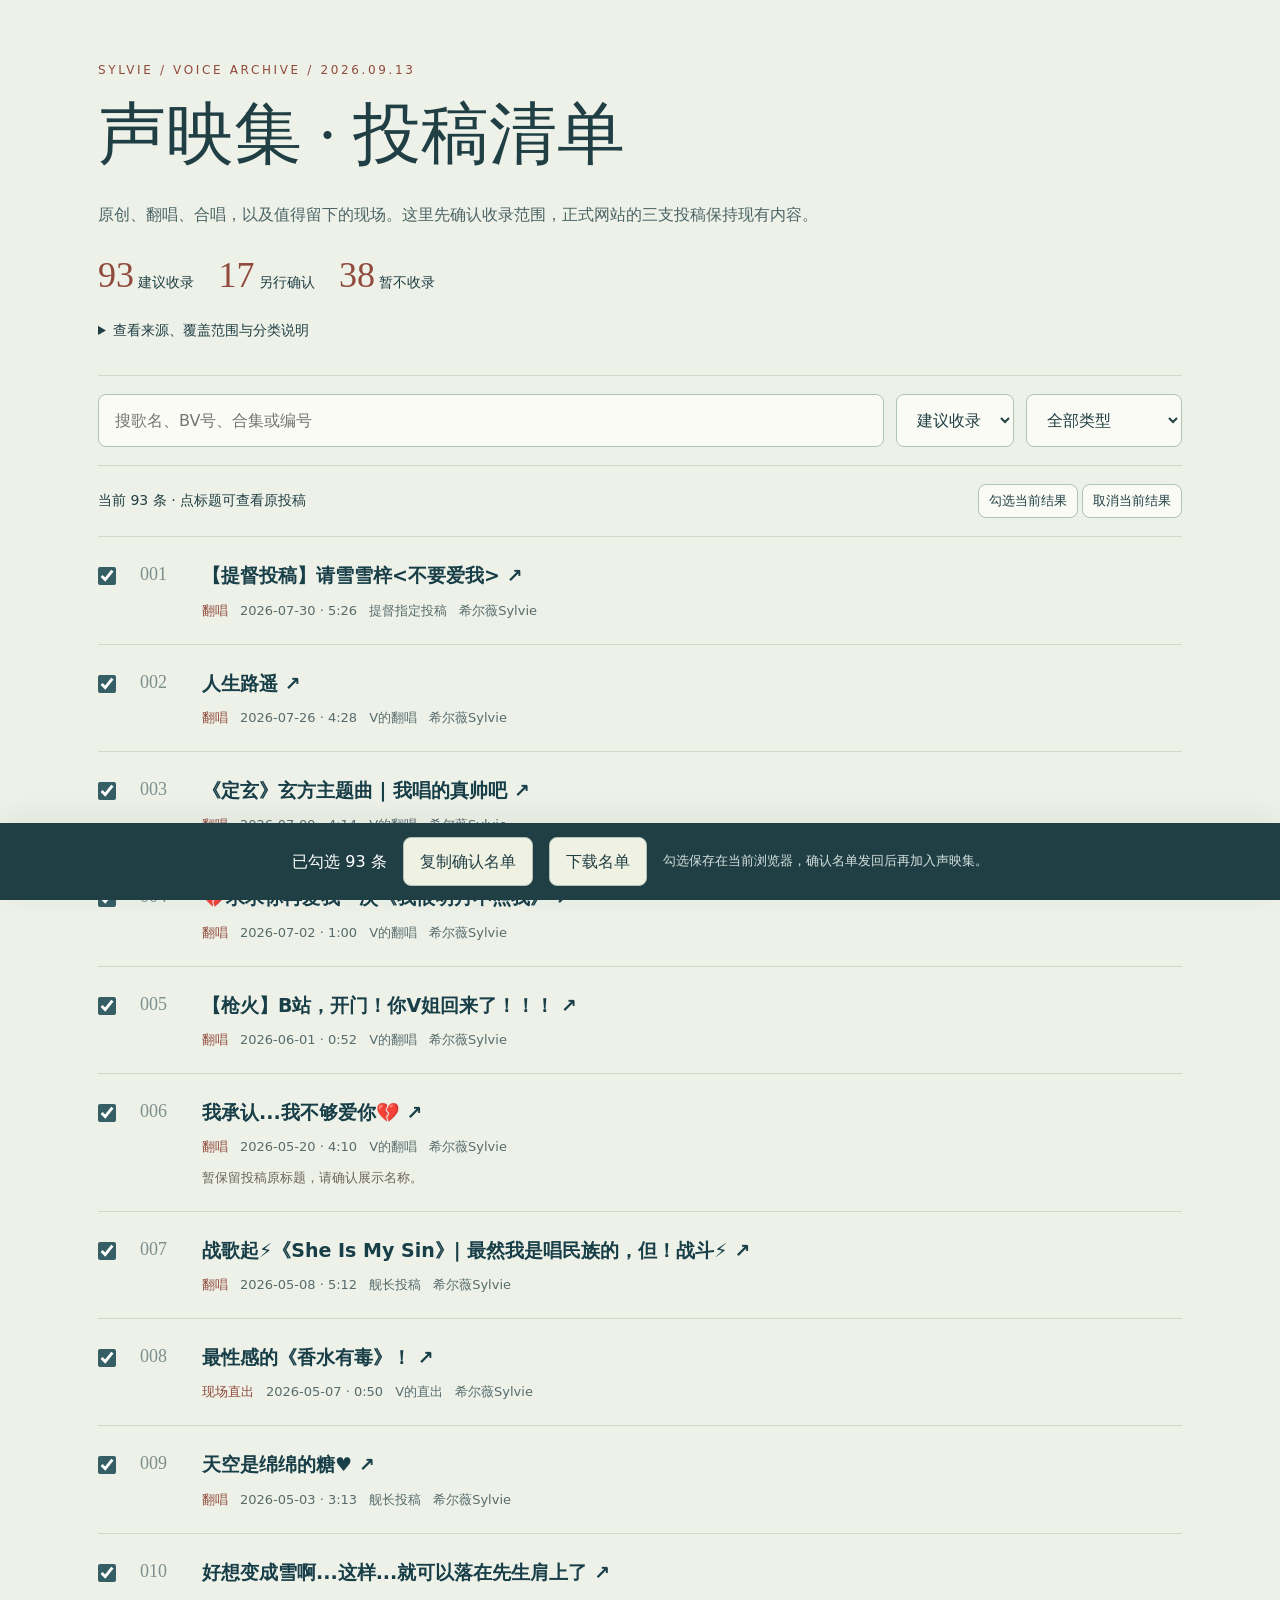
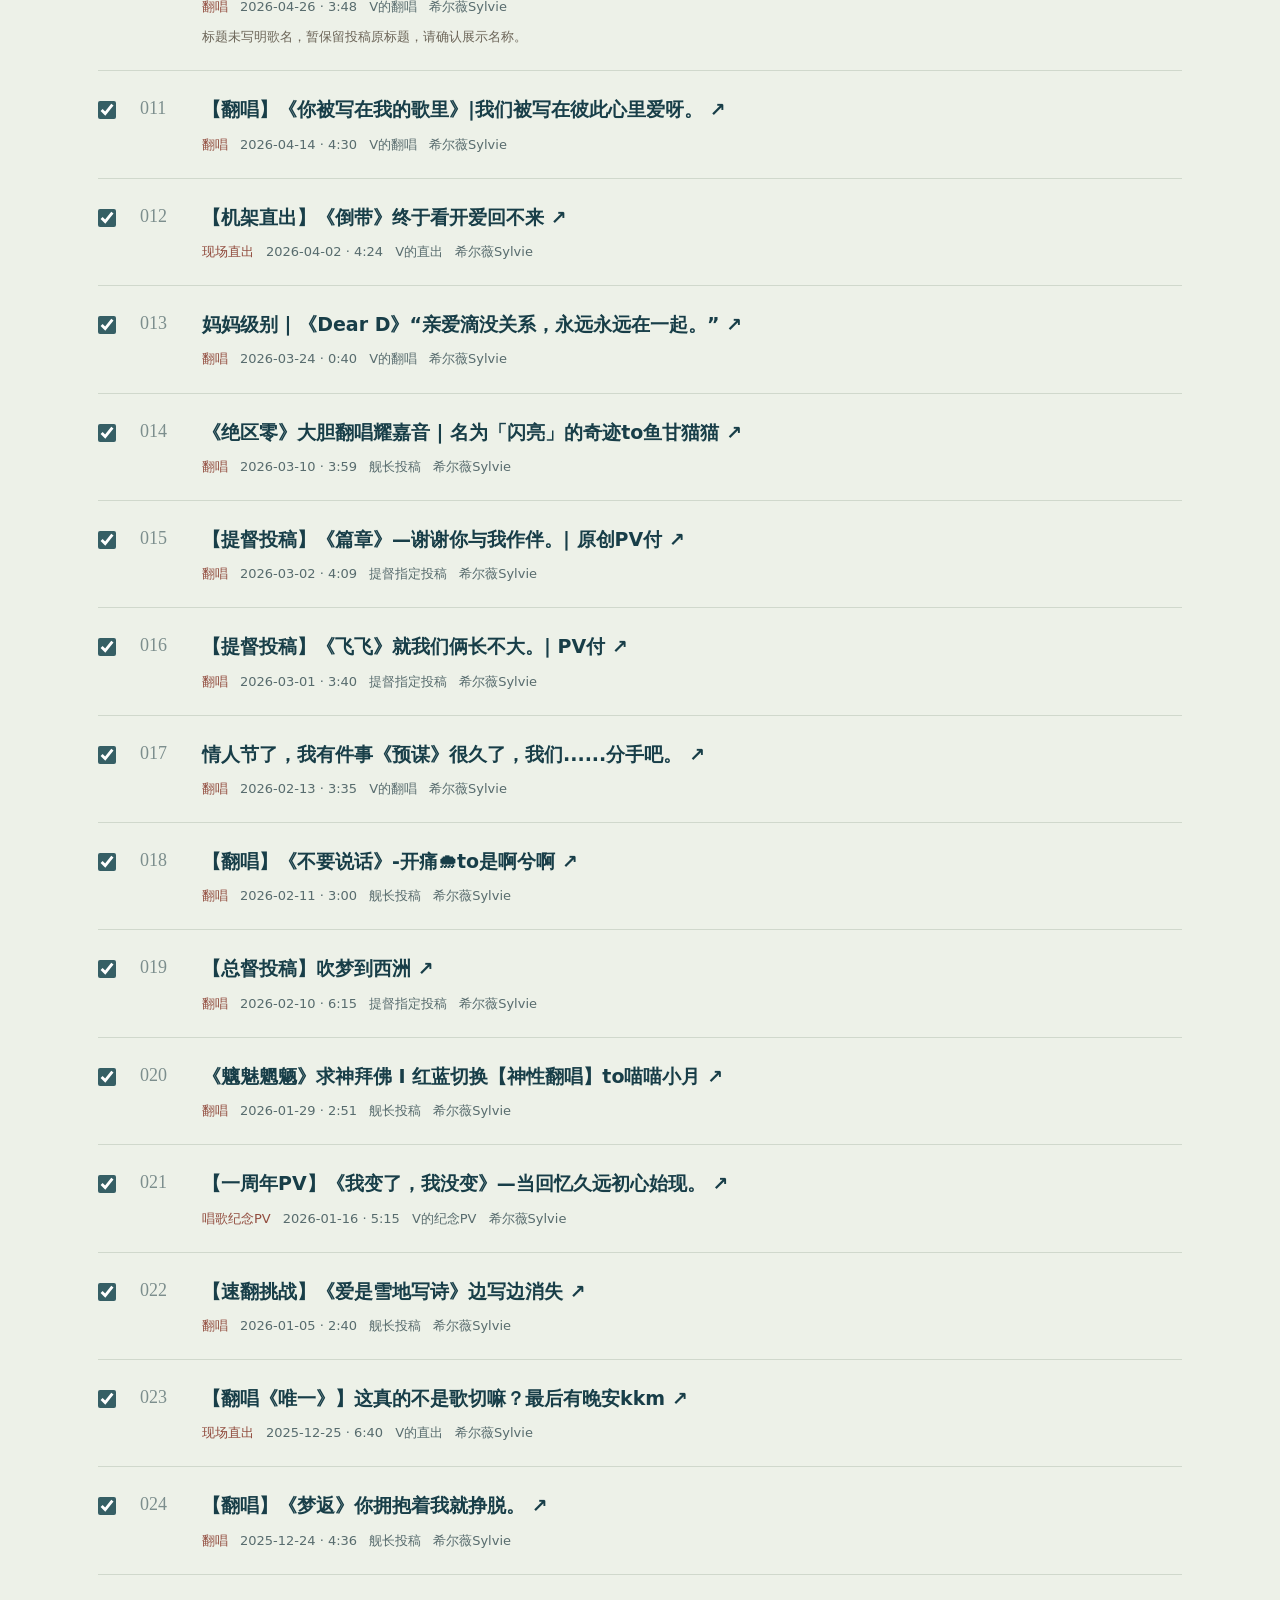
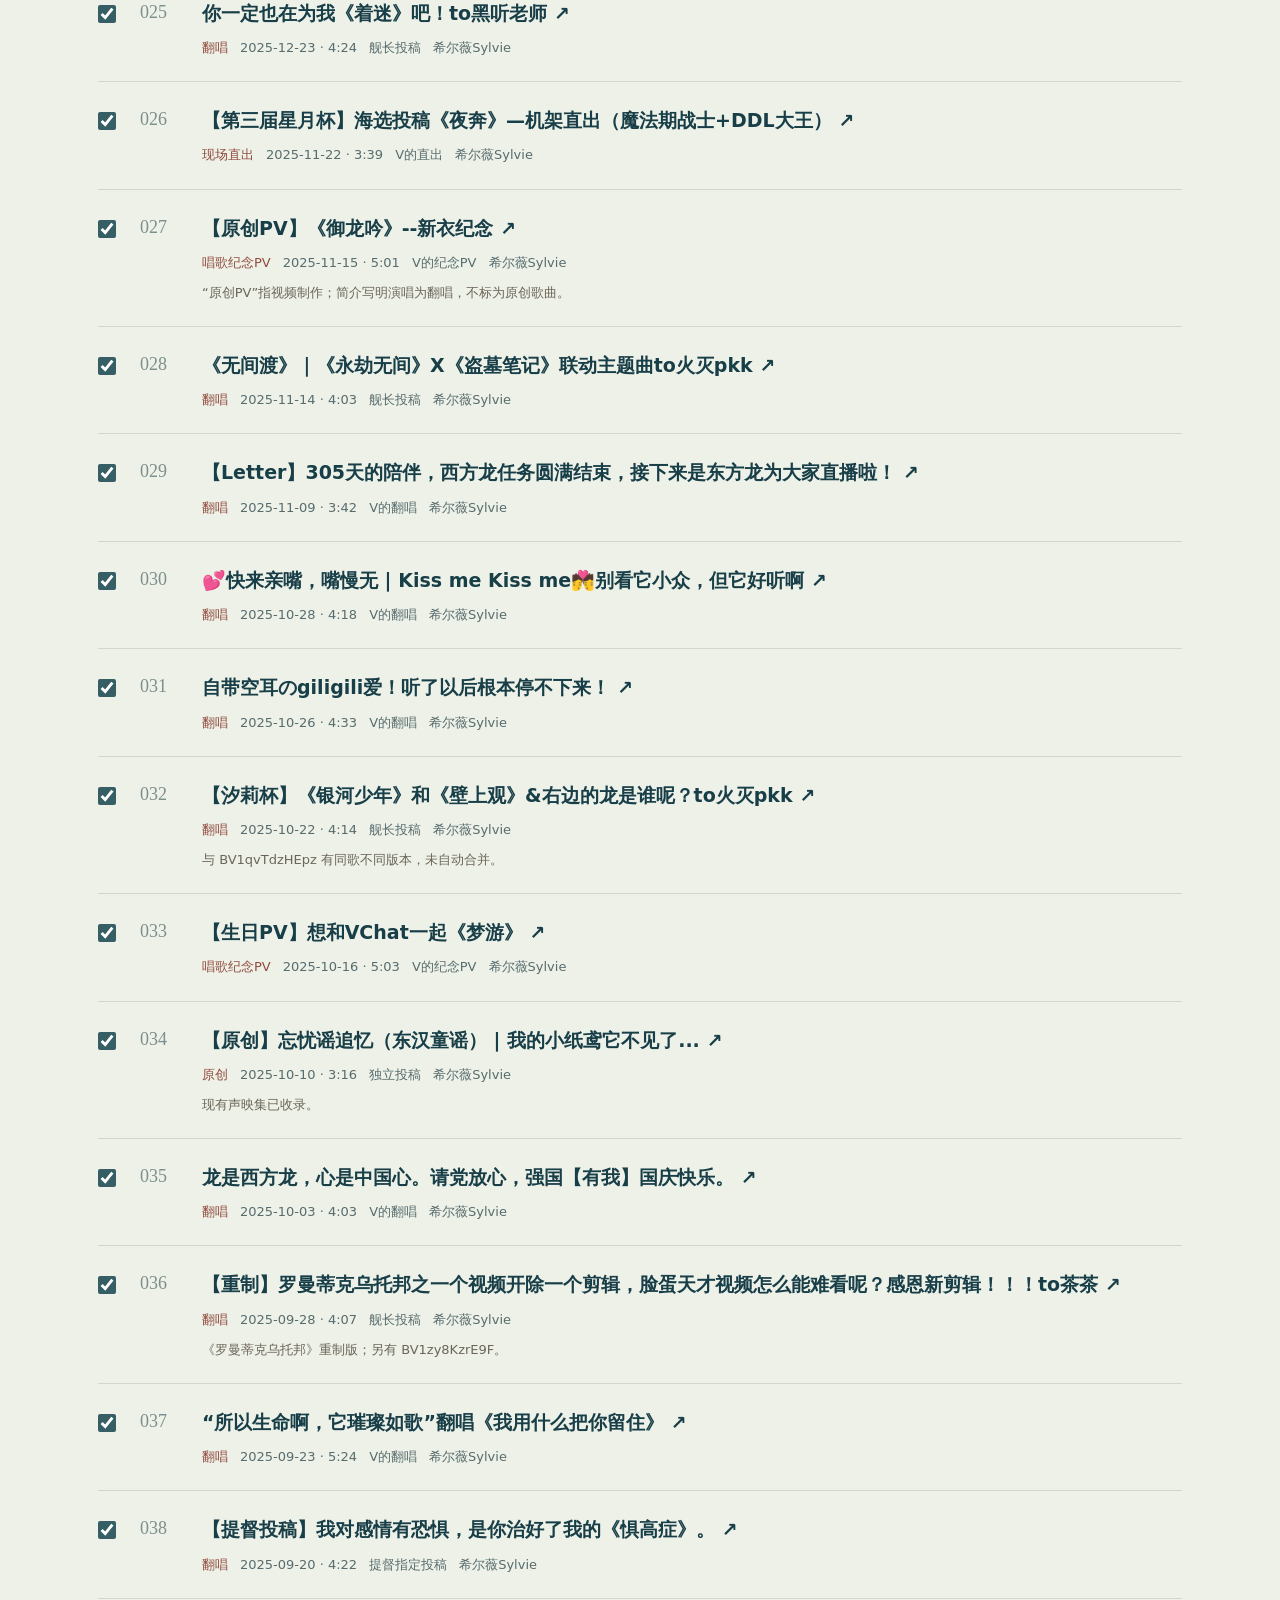
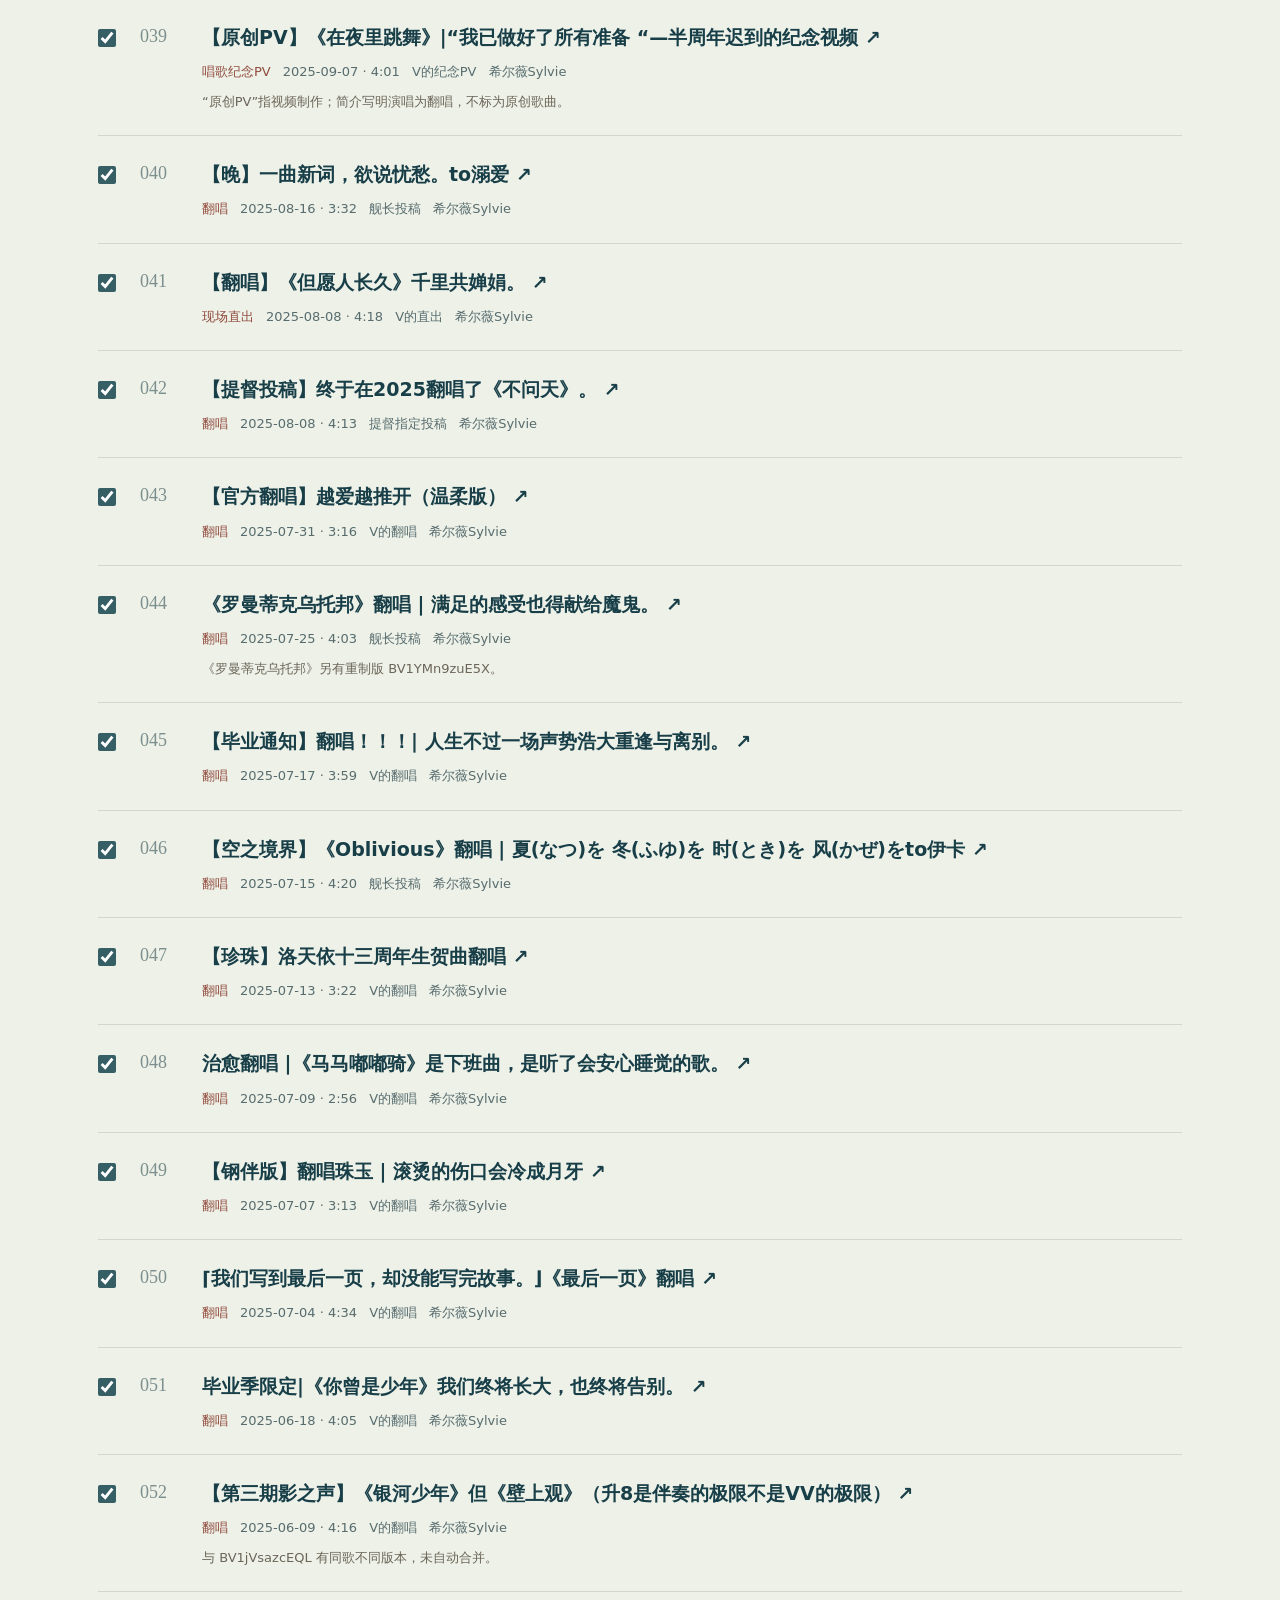
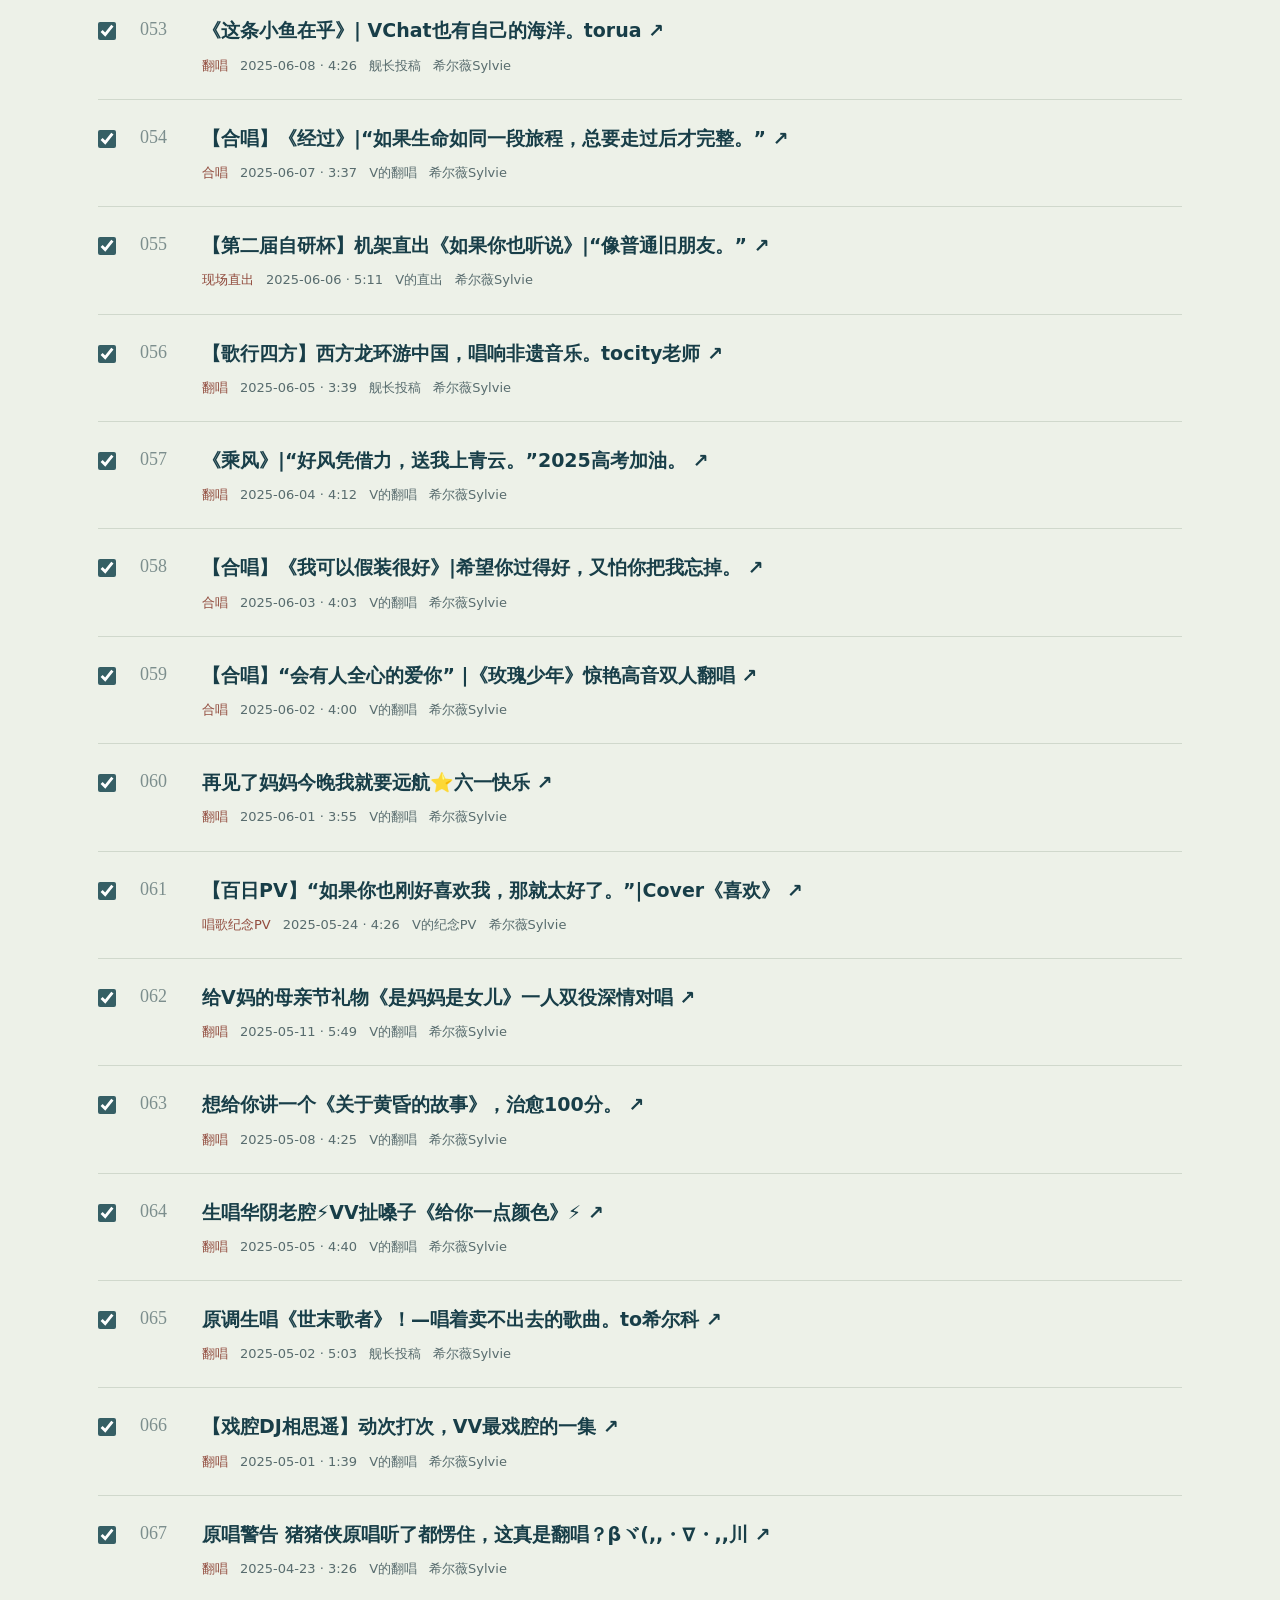
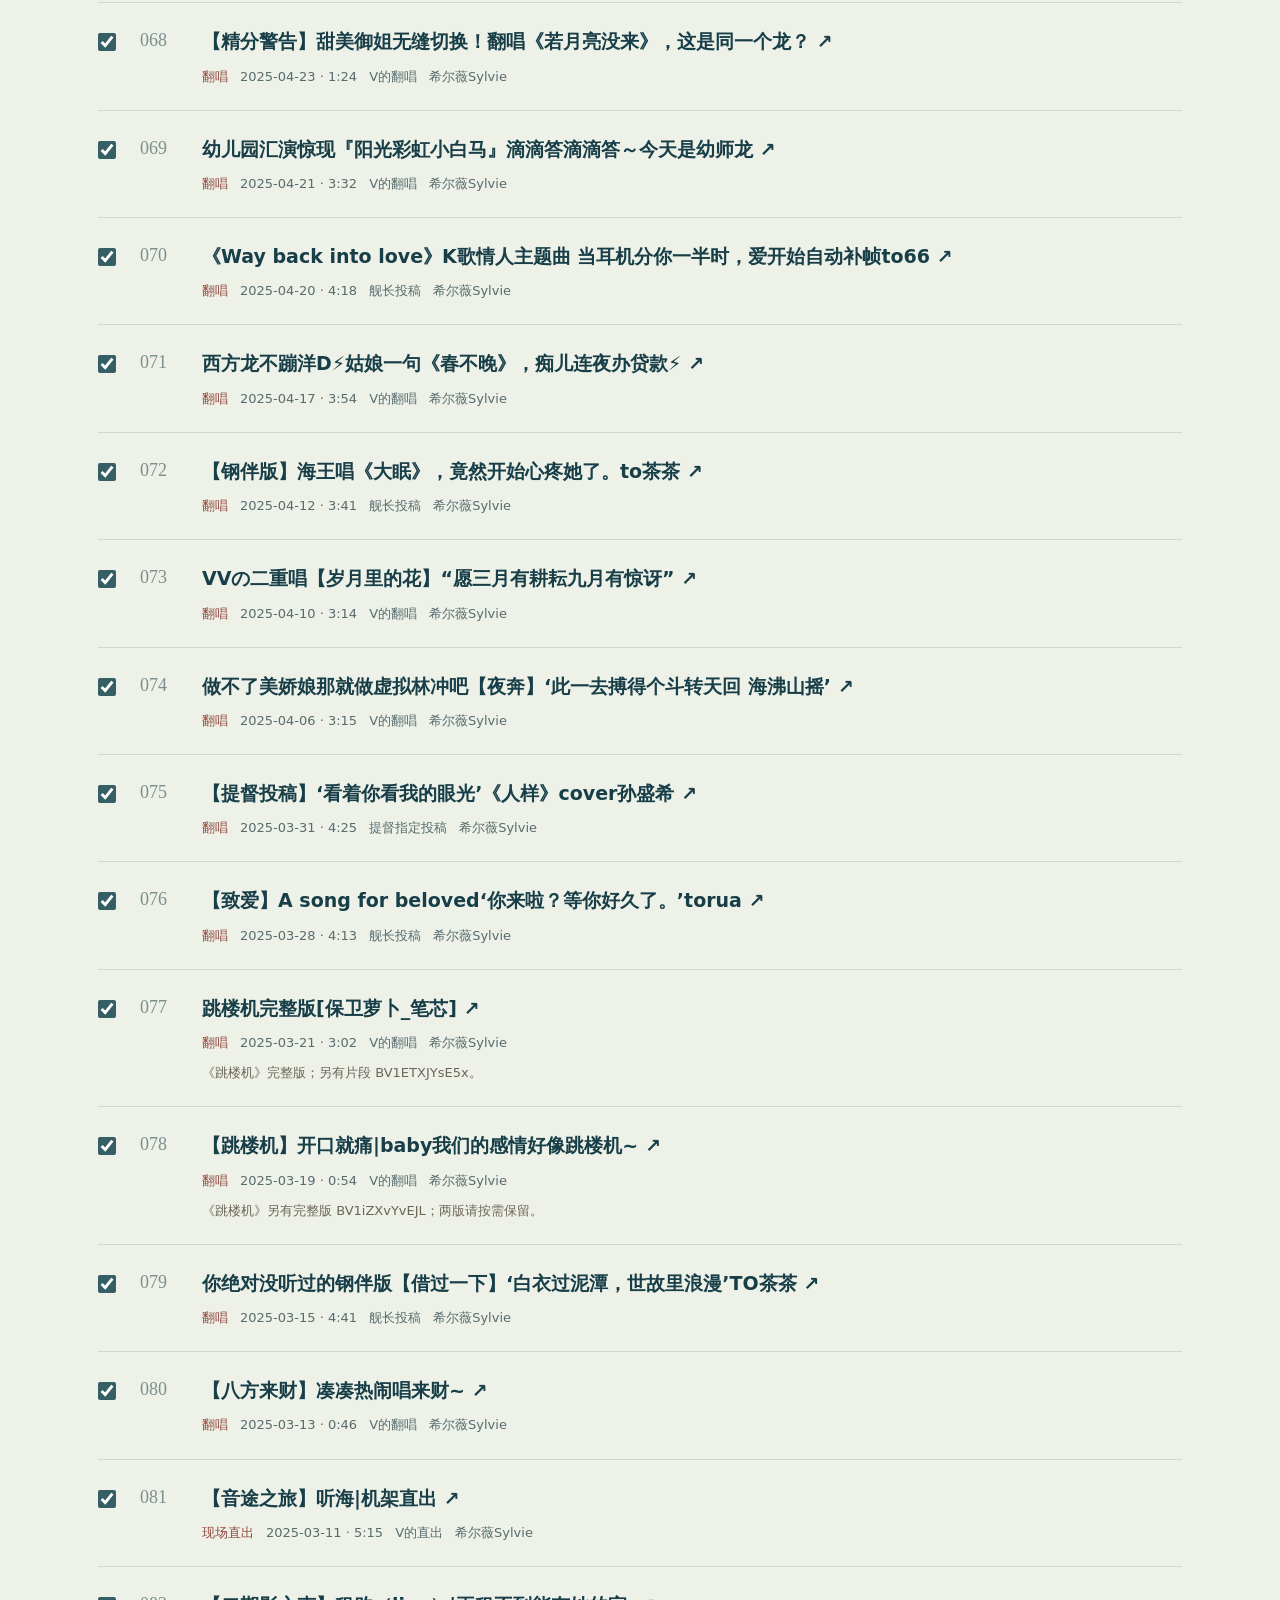
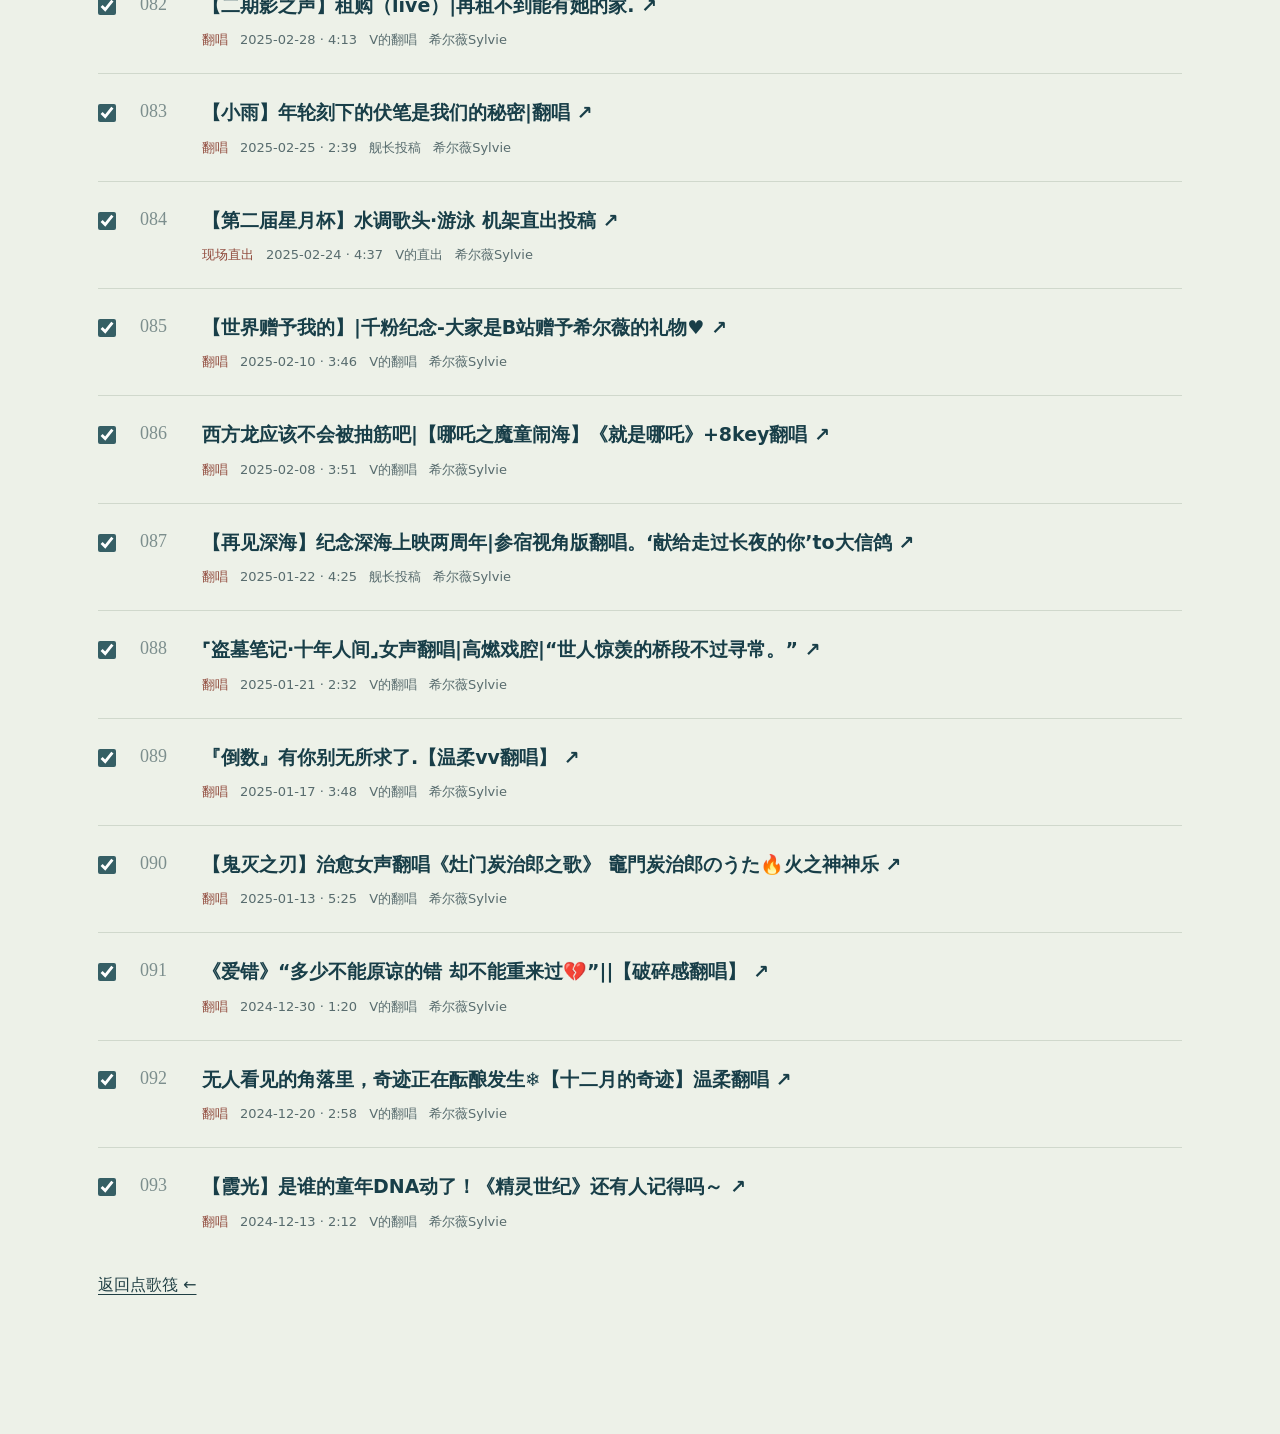
==== submission-review.html @ 96d553e0 "Redesign opening and jade request controls; connect cloud catalog and add submission review" ====
<!doctype html><html lang="zh-CN"><meta charset="utf-8"><meta name="viewport" content="width=device-width,initial-scale=1"><meta name="robots" content="noindex,nofollow"><title>声映集 · 投稿确认清单</title><link rel="icon" href="art/sea-landscape-display-280.webp">
<style>
:root{color-scheme:light;--ink:#203f44;--red:#914b3d;--line:#d0d8cc}*{box-sizing:border-box}body{margin:0;background:#edf1e8;color:var(--ink);font:16px/1.7 system-ui,"Microsoft YaHei",sans-serif}main{max-width:1140px;margin:auto;padding:60px 28px 120px}header{border-bottom:1px solid var(--line);padding-bottom:32px}a{color:inherit;text-underline-offset:4px}h1{font:500 clamp(38px,6vw,68px)/1.3 "Songti SC",SimSun,serif;margin:10px 0 22px}.eyebrow{color:var(--red);letter-spacing:.22em;font-size:12px}.intro{max-width:900px;color:#4c6567}.stats{display:flex;gap:24px;flex-wrap:wrap;margin-top:26px}.stats strong{font:36px/1.2 Georgia,serif;color:var(--red)}.stats span{font-size:14px}.toolbar{position:sticky;top:0;background:#edf1e8f7;z-index:2;border-bottom:1px solid var(--line);padding:18px 0;display:flex;gap:12px;flex-wrap:wrap;backdrop-filter:blur(12px)}input[type=search]{min-width:200px;flex:1;padding:12px 16px;border:1px solid #b2c2b9;border-radius:8px;background:#fafbf4;font:inherit;color:inherit}button,select{font:inherit;border:1px solid #b2c2b9;border-radius:8px;background:#fafbf4;color:inherit;padding:10px 16px;cursor:pointer}button.primary{background:var(--ink);color:#fafbf4}.bulk{display:flex;gap:12px;align-items:center;justify-content:space-between;font-size:14px;padding:18px 0}.bulk button{font-size:13px;padding:5px 10px}.entry{display:grid;grid-template-columns:28px 48px 1fr;gap:14px;padding:22px 0;border-top:1px solid var(--line)}.entry input{width:18px;height:18px;margin:8px 0;accent-color:#365f65}.num{font:18px/1.7 Georgia,serif;color:#7c8e8d}.entry h2{font:500 19px/1.6 inherit;margin:0 0 8px;font-size:19px}.entry h2 a{text-decoration:none}.entry h2 a:hover{text-decoration:underline}.meta{display:flex;gap:12px;flex-wrap:wrap;font-size:13px;color:#586c6e}.tag{color:var(--red)}.note{margin:8px 0 0;font-size:13px;color:#6c6558}.entry.checked h2{color:#183e48}.empty{padding:50px;text-align:center}.footer{position:fixed;bottom:0;left:0;right:0;padding:14px 24px;background:#203f44;color:#fff;display:flex;gap:16px;align-items:center;justify-content:center;z-index:3;box-shadow:0 -6px 30px #203f4410}.footer button{background:#eff1e3;color:var(--ink)}.footer small{color:#d5e1df}details{font-size:14px;max-width:1000px;margin-top:22px}summary{cursor:pointer}dialog{border:0;border-radius:12px;width:min(680px,90vw);color:var(--ink);background:#f3f5eb;padding:26px}dialog::backdrop{background:#14333888}textarea{width:100%;min-height:240px;font:14px/1.5 monospace;padding:14px;color:inherit;background:white;border:1px solid var(--line)}:focus-visible{outline:2px solid var(--red);outline-offset:3px}@media(max-width:600px){main{padding:28px 18px 140px}.entry{grid-template-columns:22px 30px 1fr;gap:8px}.num{font-size:15px}.entry h2{font-size:17px}.toolbar{gap:8px}.toolbar input{flex-basis:100%}.toolbar select{flex:1}.stats{gap:18px}.footer{flex-wrap:wrap;gap:8px;padding:10px 12px}.footer small{flex-basis:100%;text-align:center}.bulk{align-items:flex-start;gap:12px}}
</style><main><header><div class="eyebrow">SYLVIE / VOICE ARCHIVE / 2026.09.13</div><h1>声映集 · 投稿清单</h1><p class="intro">原创、翻唱、合唱，以及值得留下的现场。这里先确认收录范围，正式网站的三支投稿保持现有内容。</p><div class="stats" id="stats"></div><details><summary>查看来源、覆盖范围与分类说明</summary><p>已核对她主页的 9 个合集（137 条）、直播回放系列（8 条）、2 条独立投稿，并补充 1 条合作方投稿，共 148 条。主页当前显示 148 个视频，但本表属于她本人账号的只有 147 条；完整投稿分页触发验证码，可能仍有未归入合集的遗漏。这是一份待确认清单，不宣称已完整收齐。</p><p>默认勾选的是拟收录单曲与唱歌PV；片段、整场回放、合作方投稿另行确认。保留同歌不同版本，标出已知重制或片段关系。“原创PV”不等于原创歌曲。分类依据公开标题、合集与必要的简介核对，未逐条完整试听。</p><a href="https://space.bilibili.com/3546684653045859/upload/video" target="_blank" rel="noopener">希尔薇官方投稿页 ↗</a></details></header><div class="toolbar"><input type="search" id="q" aria-label="搜索投稿" placeholder="搜歌名、BV号、合集或编号"><select id="group" aria-label="收录分组"><option>建议收录</option><option>另行确认</option><option>暂不收录</option><option>全部</option><option>已勾选</option></select><select id="kind" aria-label="内容类型"><option>全部类型</option></select></div><div class="bulk"><span id="count"></span><span><button id="all">勾选当前结果</button> <button id="none">取消当前结果</button></span></div><div id="list"></div><p><a href="/">返回点歌筏 ←</a></p></main><div class="footer"><span id="selected"></span><button id="copy">复制确认名单</button><button id="download">下载名单</button><small id="notice" role="status">勾选保存在当前浏览器，确认名单发回后再加入声映集。</small></div><dialog id="fallback"><h2>确认名单</h2><p>可以选中下方文字复制，或下载名单发回。</p><textarea aria-label="确认名单内容" readonly></textarea><button id="close">关闭</button></dialog>
<script>const data=[{"bvid": "BV1ku3463EMy", "title": "【提督投稿】请雪雪梓\u003c不要爱我>", "collection": "提督指定投稿", "group": "建议收录", "kind": "翻唱", "date": "2026-07-30", "seconds": 326, "duration": "5:26", "owner": "希尔薇Sylvie", "url": "https://www.bilibili.com/video/BV1ku3463EMy/", "note": "", "number": "001"}, {"bvid": "BV1bB3768EBR", "title": "人生路遥", "collection": "V的翻唱", "group": "建议收录", "kind": "翻唱", "date": "2026-07-26", "seconds": 268, "duration": "4:28", "owner": "希尔薇Sylvie", "url": "https://www.bilibili.com/video/BV1bB3768EBR/", "note": "", "number": "002"}, {"bvid": "BV19aMH6uEvq", "title": "《定玄》玄方主题曲 | 我唱的真帅吧", "collection": "V的翻唱", "group": "建议收录", "kind": "翻唱", "date": "2026-07-09", "seconds": 254, "duration": "4:14", "owner": "希尔薇Sylvie", "url": "https://www.bilibili.com/video/BV19aMH6uEvq/", "note": "", "number": "003"}, {"bvid": "BV1m3Th6DEy6", "title": "💔求求你再爱我一次《我恨明月不照我》", "collection": "V的翻唱", "group": "建议收录", "kind": "翻唱", "date": "2026-07-02", "seconds": 60, "duration": "1:00", "owner": "希尔薇Sylvie", "url": "https://www.bilibili.com/video/BV1m3Th6DEy6/", "note": "", "number": "004"}, {"bvid": "BV1mJVQ6tEQQ", "title": "【枪火】B站，开门！你V姐回来了！！！", "collection": "V的翻唱", "group": "建议收录", "kind": "翻唱", "date": "2026-06-01", "seconds": 52, "duration": "0:52", "owner": "希尔薇Sylvie", "url": "https://www.bilibili.com/video/BV1mJVQ6tEQQ/", "note": "", "number": "005"}, {"bvid": "BV1W6LB6WEkn", "title": "我承认...我不够爱你💔", "collection": "V的翻唱", "group": "建议收录", "kind": "翻唱", "date": "2026-05-20", "seconds": 250, "duration": "4:10", "owner": "希尔薇Sylvie", "url": "https://www.bilibili.com/video/BV1W6LB6WEkn/", "note": "暂保留投稿原标题，请确认展示名称。", "number": "006"}, {"bvid": "BV1VSdcBPEfT", "title": "战歌起⚡《She Is My Sin》| 最然我是唱民族的，但！战斗⚡", "collection": "舰长投稿", "group": "建议收录", "kind": "翻唱", "date": "2026-05-08", "seconds": 312, "duration": "5:12", "owner": "希尔薇Sylvie", "url": "https://www.bilibili.com/video/BV1VSdcBPEfT/", "note": "", "number": "007"}, {"bvid": "BV1TsdcBHEK8", "title": "最性感的《香水有毒》！", "collection": "V的直出", "group": "建议收录", "kind": "现场直出", "date": "2026-05-07", "seconds": 50, "duration": "0:50", "owner": "希尔薇Sylvie", "url": "https://www.bilibili.com/video/BV1TsdcBHEK8/", "note": "", "number": "008"}, {"bvid": "BV1LTRKB5Egy", "title": "天空是绵绵的糖♥", "collection": "舰长投稿", "group": "建议收录", "kind": "翻唱", "date": "2026-05-03", "seconds": 193, "duration": "3:13", "owner": "希尔薇Sylvie", "url": "https://www.bilibili.com/video/BV1LTRKB5Egy/", "note": "", "number": "009"}, {"bvid": "BV1ihodBZEXU", "title": "好想变成雪啊...这样...就可以落在先生肩上了", "collection": "V的翻唱", "group": "建议收录", "kind": "翻唱", "date": "2026-04-26", "seconds": 228, "duration": "3:48", "owner": "希尔薇Sylvie", "url": "https://www.bilibili.com/video/BV1ihodBZEXU/", "note": "标题未写明歌名，暂保留投稿原标题，请确认展示名称。", "number": "010"}, {"bvid": "BV1RLQvBSEu9", "title": "【翻唱】《你被写在我的歌里》|我们被写在彼此心里爱呀。", "collection": "V的翻唱", "group": "建议收录", "kind": "翻唱", "date": "2026-04-14", "seconds": 270, "duration": "4:30", "owner": "希尔薇Sylvie", "url": "https://www.bilibili.com/video/BV1RLQvBSEu9/", "note": "", "number": "011"}, {"bvid": "BV1zZ9JBXEFQ", "title": "【机架直出】《倒带》终于看开爱回不来", "collection": "V的直出", "group": "建议收录", "kind": "现场直出", "date": "2026-04-02", "seconds": 264, "duration": "4:24", "owner": "希尔薇Sylvie", "url": "https://www.bilibili.com/video/BV1zZ9JBXEFQ/", "note": "", "number": "012"}, {"bvid": "BV169QzBgEgQ", "title": "妈妈级别 | 《Dear D》“亲爱滴没关系，永远永远在一起。”", "collection": "V的翻唱", "group": "建议收录", "kind": "翻唱", "date": "2026-03-24", "seconds": 40, "duration": "0:40", "owner": "希尔薇Sylvie", "url": "https://www.bilibili.com/video/BV169QzBgEgQ/", "note": "", "number": "013"}, {"bvid": "BV1cEP9z1EKV", "title": "《绝区零》大胆翻唱耀嘉音 | 名为「闪亮」的奇迹to鱼甘猫猫", "collection": "舰长投稿", "group": "建议收录", "kind": "翻唱", "date": "2026-03-10", "seconds": 239, "duration": "3:59", "owner": "希尔薇Sylvie", "url": "https://www.bilibili.com/video/BV1cEP9z1EKV/", "note": "", "number": "014"}, {"bvid": "BV1LePGzpEiw", "title": "【提督投稿】《篇章》—谢谢你与我作伴。| 原创PV付", "collection": "提督指定投稿", "group": "建议收录", "kind": "翻唱", "date": "2026-03-02", "seconds": 249, "duration": "4:09", "owner": "希尔薇Sylvie", "url": "https://www.bilibili.com/video/BV1LePGzpEiw/", "note": "", "number": "015"}, {"bvid": "BV186AizkEqq", "title": "【提督投稿】《飞飞》就我们俩长不大。| PV付", "collection": "提督指定投稿", "group": "建议收录", "kind": "翻唱", "date": "2026-03-01", "seconds": 220, "duration": "3:40", "owner": "希尔薇Sylvie", "url": "https://www.bilibili.com/video/BV186AizkEqq/", "note": "", "number": "016"}, {"bvid": "BV16ecnzCEvU", "title": "情人节了，我有件事《预谋》很久了，我们......分手吧。", "collection": "V的翻唱", "group": "建议收录", "kind": "翻唱", "date": "2026-02-13", "seconds": 215, "duration": "3:35", "owner": "希尔薇Sylvie", "url": "https://www.bilibili.com/video/BV16ecnzCEvU/", "note": "", "number": "017"}, {"bvid": "BV1Qpc4zLEP3", "title": "【翻唱】《不要说话》-开痛🌧to是啊兮啊", "collection": "舰长投稿", "group": "建议收录", "kind": "翻唱", "date": "2026-02-11", "seconds": 180, "duration": "3:00", "owner": "希尔薇Sylvie", "url": "https://www.bilibili.com/video/BV1Qpc4zLEP3/", "note": "", "number": "018"}, {"bvid": "BV1JJFSzXEpU", "title": "【总督投稿】吹梦到西洲", "collection": "提督指定投稿", "group": "建议收录", "kind": "翻唱", "date": "2026-02-10", "seconds": 375, "duration": "6:15", "owner": "希尔薇Sylvie", "url": "https://www.bilibili.com/video/BV1JJFSzXEpU/", "note": "", "number": "019"}, {"bvid": "BV1YT6wBoEus", "title": "《魑魅魍魉》求神拜佛 I 红蓝切换【神性翻唱】to喵喵小月", "collection": "舰长投稿", "group": "建议收录", "kind": "翻唱", "date": "2026-01-29", "seconds": 171, "duration": "2:51", "owner": "希尔薇Sylvie", "url": "https://www.bilibili.com/video/BV1YT6wBoEus/", "note": "", "number": "020"}, {"bvid": "BV1X3rkBgEAd", "title": "【一周年PV】《我变了，我没变》—当回忆久远初心始现。", "collection": "V的纪念PV", "group": "建议收录", "kind": "唱歌纪念PV", "date": "2026-01-16", "seconds": 315, "duration": "5:15", "owner": "希尔薇Sylvie", "url": "https://www.bilibili.com/video/BV1X3rkBgEAd/", "note": "", "number": "021"}, {"bvid": "BV1xBibB2Ein", "title": "【速翻挑战】《爱是雪地写诗》边写边消失", "collection": "舰长投稿", "group": "建议收录", "kind": "翻唱", "date": "2026-01-05", "seconds": 160, "duration": "2:40", "owner": "希尔薇Sylvie", "url": "https://www.bilibili.com/video/BV1xBibB2Ein/", "note": "", "number": "022"}, {"bvid": "BV1xAB1BaEzN", "title": "【翻唱《唯一》】这真的不是歌切嘛？最后有晚安kkm", "collection": "V的直出", "group": "建议收录", "kind": "现场直出", "date": "2025-12-25", "seconds": 400, "duration": "6:40", "owner": "希尔薇Sylvie", "url": "https://www.bilibili.com/video/BV1xAB1BaEzN/", "note": "", "number": "023"}, {"bvid": "BV1yLB7BSEfB", "title": "【翻唱】《梦返》你拥抱着我就挣脱。", "collection": "舰长投稿", "group": "建议收录", "kind": "翻唱", "date": "2025-12-24", "seconds": 276, "duration": "4:36", "owner": "希尔薇Sylvie", "url": "https://www.bilibili.com/video/BV1yLB7BSEfB/", "note": "", "number": "024"}, {"bvid": "BV16tBMBSEaE", "title": "你一定也在为我《着迷》吧！to黑听老师", "collection": "舰长投稿", "group": "建议收录", "kind": "翻唱", "date": "2025-12-23", "seconds": 264, "duration": "4:24", "owner": "希尔薇Sylvie", "url": "https://www.bilibili.com/video/BV16tBMBSEaE/", "note": "", "number": "025"}, {"bvid": "BV1rBUWBsE2J", "title": "【第三届星月杯】海选投稿《夜奔》—机架直出（魔法期战士+DDL大王）", "collection": "V的直出", "group": "建议收录", "kind": "现场直出", "date": "2025-11-22", "seconds": 219, "duration": "3:39", "owner": "希尔薇Sylvie", "url": "https://www.bilibili.com/video/BV1rBUWBsE2J/", "note": "", "number": "026"}, {"bvid": "BV19QCVBTEfs", "title": "【原创PV】《御龙吟》--新衣纪念", "collection": "V的纪念PV", "group": "建议收录", "kind": "唱歌纪念PV", "date": "2025-11-15", "seconds": 301, "duration": "5:01", "owner": "希尔薇Sylvie", "url": "https://www.bilibili.com/video/BV19QCVBTEfs/", "note": "“原创PV”指视频制作；简介写明演唱为翻唱，不标为原创歌曲。", "number": "027"}, {"bvid": "BV1nACKBoESW", "title": "《无间渡》｜《永劫无间》X《盗墓笔记》联动主题曲to火灭pkk", "collection": "舰长投稿", "group": "建议收录", "kind": "翻唱", "date": "2025-11-14", "seconds": 243, "duration": "4:03", "owner": "希尔薇Sylvie", "url": "https://www.bilibili.com/video/BV1nACKBoESW/", "note": "", "number": "028"}, {"bvid": "BV1VV2FBqEd8", "title": "【Letter】305天的陪伴，西方龙任务圆满结束，接下来是东方龙为大家直播啦！", "collection": "V的翻唱", "group": "建议收录", "kind": "翻唱", "date": "2025-11-09", "seconds": 222, "duration": "3:42", "owner": "希尔薇Sylvie", "url": "https://www.bilibili.com/video/BV1VV2FBqEd8/", "note": "", "number": "029"}, {"bvid": "BV1CSyzBtEW2", "title": "💕快来亲嘴，嘴慢无 | Kiss me Kiss me💏别看它小众，但它好听啊", "collection": "V的翻唱", "group": "建议收录", "kind": "翻唱", "date": "2025-10-28", "seconds": 258, "duration": "4:18", "owner": "希尔薇Sylvie", "url": "https://www.bilibili.com/video/BV1CSyzBtEW2/", "note": "", "number": "030"}, {"bvid": "BV1XXxFzTEvr", "title": "自带空耳のgiligili爱！听了以后根本停不下来！", "collection": "V的翻唱", "group": "建议收录", "kind": "翻唱", "date": "2025-10-26", "seconds": 273, "duration": "4:33", "owner": "希尔薇Sylvie", "url": "https://www.bilibili.com/video/BV1XXxFzTEvr/", "note": "", "number": "031"}, {"bvid": "BV1jVsazcEQL", "title": "【汐莉杯】《银河少年》和《壁上观》&右边的龙是谁呢？to火灭pkk", "collection": "舰长投稿", "group": "建议收录", "kind": "翻唱", "date": "2025-10-22", "seconds": 254, "duration": "4:14", "owner": "希尔薇Sylvie", "url": "https://www.bilibili.com/video/BV1jVsazcEQL/", "note": "与 BV1qvTdzHEpz 有同歌不同版本，未自动合并。", "number": "032"}, {"bvid": "BV18n46zLE3z", "title": "【生日PV】想和VChat一起《梦游》", "collection": "V的纪念PV", "group": "建议收录", "kind": "唱歌纪念PV", "date": "2025-10-16", "seconds": 303, "duration": "5:03", "owner": "希尔薇Sylvie", "url": "https://www.bilibili.com/video/BV18n46zLE3z/", "note": "", "number": "033"}, {"bvid": "BV14ZxzzTEAH", "title": "【原创】忘忧谣追忆（东汉童谣） | 我的小纸鸢它不见了...", "collection": "独立投稿", "group": "建议收录", "kind": "原创", "date": "2025-10-10", "seconds": 196, "duration": "3:16", "owner": "希尔薇Sylvie", "url": "https://www.bilibili.com/video/BV14ZxzzTEAH/", "note": "现有声映集已收录。", "number": "034"}, {"bvid": "BV1Z9HVzuEoF", "title": "龙是西方龙，心是中国心。请党放心，强国【有我】国庆快乐。", "collection": "V的翻唱", "group": "建议收录", "kind": "翻唱", "date": "2025-10-03", "seconds": 243, "duration": "4:03", "owner": "希尔薇Sylvie", "url": "https://www.bilibili.com/video/BV1Z9HVzuEoF/", "note": "", "number": "035"}, {"bvid": "BV1YMn9zuE5X", "title": "【重制】罗曼蒂克乌托邦之一个视频开除一个剪辑，脸蛋天才视频怎么能难看呢？感恩新剪辑！！！to茶茶", "collection": "舰长投稿", "group": "建议收录", "kind": "翻唱", "date": "2025-09-28", "seconds": 247, "duration": "4:07", "owner": "希尔薇Sylvie", "url": "https://www.bilibili.com/video/BV1YMn9zuE5X/", "note": "《罗曼蒂克乌托邦》重制版；另有 BV1zy8KzrE9F。", "number": "036"}, {"bvid": "BV115JCzhEWQ", "title": "“所以生命啊，它璀璨如歌”翻唱《我用什么把你留住》", "collection": "V的翻唱", "group": "建议收录", "kind": "翻唱", "date": "2025-09-23", "seconds": 324, "duration": "5:24", "owner": "希尔薇Sylvie", "url": "https://www.bilibili.com/video/BV115JCzhEWQ/", "note": "", "number": "037"}, {"bvid": "BV1CJpXzfEdy", "title": "【提督投稿】我对感情有恐惧，是你治好了我的《惧高症》。", "collection": "提督指定投稿", "group": "建议收录", "kind": "翻唱", "date": "2025-09-20", "seconds": 262, "duration": "4:22", "owner": "希尔薇Sylvie", "url": "https://www.bilibili.com/video/BV1CJpXzfEdy/", "note": "", "number": "038"}, {"bvid": "BV1BVYMzHEBZ", "title": "【原创PV】《在夜里跳舞》|“我已做好了所有准备 “—半周年迟到的纪念视频", "collection": "V的纪念PV", "group": "建议收录", "kind": "唱歌纪念PV", "date": "2025-09-07", "seconds": 241, "duration": "4:01", "owner": "希尔薇Sylvie", "url": "https://www.bilibili.com/video/BV1BVYMzHEBZ/", "note": "“原创PV”指视频制作；简介写明演唱为翻唱，不标为原创歌曲。", "number": "039"}, {"bvid": "BV1c2bszFEqy", "title": "【晚】一曲新词，欲说忧愁。to溺爱", "collection": "舰长投稿", "group": "建议收录", "kind": "翻唱", "date": "2025-08-16", "seconds": 212, "duration": "3:32", "owner": "希尔薇Sylvie", "url": "https://www.bilibili.com/video/BV1c2bszFEqy/", "note": "", "number": "040"}, {"bvid": "BV1qstmzUEW6", "title": "【翻唱】《但愿人长久》千里共婵娟。", "collection": "V的直出", "group": "建议收录", "kind": "现场直出", "date": "2025-08-08", "seconds": 258, "duration": "4:18", "owner": "希尔薇Sylvie", "url": "https://www.bilibili.com/video/BV1qstmzUEW6/", "note": "", "number": "041"}, {"bvid": "BV1yNt1z9ED3", "title": "【提督投稿】终于在2025翻唱了《不问天》。", "collection": "提督指定投稿", "group": "建议收录", "kind": "翻唱", "date": "2025-08-08", "seconds": 253, "duration": "4:13", "owner": "希尔薇Sylvie", "url": "https://www.bilibili.com/video/BV1yNt1z9ED3/", "note": "", "number": "042"}, {"bvid": "BV1x38zzVE8j", "title": "【官方翻唱】越爱越推开（温柔版）", "collection": "V的翻唱", "group": "建议收录", "kind": "翻唱", "date": "2025-07-31", "seconds": 196, "duration": "3:16", "owner": "希尔薇Sylvie", "url": "https://www.bilibili.com/video/BV1x38zzVE8j/", "note": "", "number": "043"}, {"bvid": "BV1zy8KzrE9F", "title": "《罗曼蒂克乌托邦》翻唱 | 满足的感受也得献给魔鬼。", "collection": "舰长投稿", "group": "建议收录", "kind": "翻唱", "date": "2025-07-25", "seconds": 243, "duration": "4:03", "owner": "希尔薇Sylvie", "url": "https://www.bilibili.com/video/BV1zy8KzrE9F/", "note": "《罗曼蒂克乌托邦》另有重制版 BV1YMn9zuE5X。", "number": "044"}, {"bvid": "BV1VKgczeEWX", "title": "【毕业通知】翻唱！！！| 人生不过一场声势浩大重逢与离别。", "collection": "V的翻唱", "group": "建议收录", "kind": "翻唱", "date": "2025-07-17", "seconds": 239, "duration": "3:59", "owner": "希尔薇Sylvie", "url": "https://www.bilibili.com/video/BV1VKgczeEWX/", "note": "", "number": "045"}, {"bvid": "BV1GBunznEtK", "title": "【空之境界】《Oblivious》翻唱 | 夏(なつ)を 冬(ふゆ)を 时(とき)を 风(かぜ)をto伊卡", "collection": "舰长投稿", "group": "建议收录", "kind": "翻唱", "date": "2025-07-15", "seconds": 260, "duration": "4:20", "owner": "希尔薇Sylvie", "url": "https://www.bilibili.com/video/BV1GBunznEtK/", "note": "", "number": "046"}, {"bvid": "BV1tZuPzaELw", "title": "【珍珠】洛天依十三周年生贺曲翻唱", "collection": "V的翻唱", "group": "建议收录", "kind": "翻唱", "date": "2025-07-13", "seconds": 202, "duration": "3:22", "owner": "希尔薇Sylvie", "url": "https://www.bilibili.com/video/BV1tZuPzaELw/", "note": "", "number": "047"}, {"bvid": "BV111GAzaEgT", "title": "治愈翻唱 |《马马嘟嘟骑》是下班曲，是听了会安心睡觉的歌。", "collection": "V的翻唱", "group": "建议收录", "kind": "翻唱", "date": "2025-07-09", "seconds": 176, "duration": "2:56", "owner": "希尔薇Sylvie", "url": "https://www.bilibili.com/video/BV111GAzaEgT/", "note": "", "number": "048"}, {"bvid": "BV1An3qz9EXh", "title": "【钢伴版】翻唱珠玉 | 滚烫的伤口会冷成月牙", "collection": "V的翻唱", "group": "建议收录", "kind": "翻唱", "date": "2025-07-07", "seconds": 193, "duration": "3:13", "owner": "希尔薇Sylvie", "url": "https://www.bilibili.com/video/BV1An3qz9EXh/", "note": "", "number": "049"}, {"bvid": "BV1DP35zKESF", "title": "⌈我们写到最后一页，却没能写完故事。⌋《最后一页》翻唱", "collection": "V的翻唱", "group": "建议收录", "kind": "翻唱", "date": "2025-07-04", "seconds": 274, "duration": "4:34", "owner": "希尔薇Sylvie", "url": "https://www.bilibili.com/video/BV1DP35zKESF/", "note": "", "number": "050"}, {"bvid": "BV15LNJzkE99", "title": "毕业季限定|《你曾是少年》我们终将长大，也终将告别。", "collection": "V的翻唱", "group": "建议收录", "kind": "翻唱", "date": "2025-06-18", "seconds": 245, "duration": "4:05", "owner": "希尔薇Sylvie", "url": "https://www.bilibili.com/video/BV15LNJzkE99/", "note": "", "number": "051"}, {"bvid": "BV1qvTdzHEpz", "title": "【第三期影之声】《银河少年》但《壁上观》（升8是伴奏的极限不是VV的极限）", "collection": "V的翻唱", "group": "建议收录", "kind": "翻唱", "date": "2025-06-09", "seconds": 256, "duration": "4:16", "owner": "希尔薇Sylvie", "url": "https://www.bilibili.com/video/BV1qvTdzHEpz/", "note": "与 BV1jVsazcEQL 有同歌不同版本，未自动合并。", "number": "052"}, {"bvid": "BV1R1TUzhEbH", "title": "《这条小鱼在乎》| VChat也有自己的海洋。torua", "collection": "舰长投稿", "group": "建议收录", "kind": "翻唱", "date": "2025-06-08", "seconds": 266, "duration": "4:26", "owner": "希尔薇Sylvie", "url": "https://www.bilibili.com/video/BV1R1TUzhEbH/", "note": "", "number": "053"}, {"bvid": "BV1D9TxzoEtX", "title": "【合唱】《经过》|“如果生命如同一段旅程，总要走过后才完整。”", "collection": "V的翻唱", "group": "建议收录", "kind": "合唱", "date": "2025-06-07", "seconds": 217, "duration": "3:37", "owner": "希尔薇Sylvie", "url": "https://www.bilibili.com/video/BV1D9TxzoEtX/", "note": "", "number": "054"}, {"bvid": "BV1pVTbzQE2z", "title": "【第二届自研杯】机架直出《如果你也听说》|“像普通旧朋友。”", "collection": "V的直出", "group": "建议收录", "kind": "现场直出", "date": "2025-06-06", "seconds": 311, "duration": "5:11", "owner": "希尔薇Sylvie", "url": "https://www.bilibili.com/video/BV1pVTbzQE2z/", "note": "", "number": "055"}, {"bvid": "BV1gYTszpEaA", "title": "【歌行四方】西方龙环游中国，唱响非遗音乐。tocity老师", "collection": "舰长投稿", "group": "建议收录", "kind": "翻唱", "date": "2025-06-05", "seconds": 219, "duration": "3:39", "owner": "希尔薇Sylvie", "url": "https://www.bilibili.com/video/BV1gYTszpEaA/", "note": "", "number": "056"}, {"bvid": "BV1FpTJzREhz", "title": "《乘风》|“好风凭借力，送我上青云。”2025高考加油。", "collection": "V的翻唱", "group": "建议收录", "kind": "翻唱", "date": "2025-06-04", "seconds": 252, "duration": "4:12", "owner": "希尔薇Sylvie", "url": "https://www.bilibili.com/video/BV1FpTJzREhz/", "note": "", "number": "057"}, {"bvid": "BV1EG7azjETk", "title": "【合唱】《我可以假装很好》|希望你过得好，又怕你把我忘掉。", "collection": "V的翻唱", "group": "建议收录", "kind": "合唱", "date": "2025-06-03", "seconds": 243, "duration": "4:03", "owner": "希尔薇Sylvie", "url": "https://www.bilibili.com/video/BV1EG7azjETk/", "note": "", "number": "058"}, {"bvid": "BV1eJ7CzgEfA", "title": "【合唱】“会有人全心的爱你” |《玫瑰少年》惊艳高音双人翻唱", "collection": "V的翻唱", "group": "建议收录", "kind": "合唱", "date": "2025-06-02", "seconds": 240, "duration": "4:00", "owner": "希尔薇Sylvie", "url": "https://www.bilibili.com/video/BV1eJ7CzgEfA/", "note": "", "number": "059"}, {"bvid": "BV1iE73zDEoh", "title": "再见了妈妈今晚我就要远航⭐六一快乐", "collection": "V的翻唱", "group": "建议收录", "kind": "翻唱", "date": "2025-06-01", "seconds": 235, "duration": "3:55", "owner": "希尔薇Sylvie", "url": "https://www.bilibili.com/video/BV1iE73zDEoh/", "note": "", "number": "060"}, {"bvid": "BV19EjWzLEek", "title": "【百日PV】“如果你也刚好喜欢我，那就太好了。”|Cover《喜欢》", "collection": "V的纪念PV", "group": "建议收录", "kind": "唱歌纪念PV", "date": "2025-05-24", "seconds": 266, "duration": "4:26", "owner": "希尔薇Sylvie", "url": "https://www.bilibili.com/video/BV19EjWzLEek/", "note": "", "number": "061"}, {"bvid": "BV1UyEGz1EB6", "title": "给V妈的母亲节礼物《是妈妈是女儿》一人双役深情对唱", "collection": "V的翻唱", "group": "建议收录", "kind": "翻唱", "date": "2025-05-11", "seconds": 349, "duration": "5:49", "owner": "希尔薇Sylvie", "url": "https://www.bilibili.com/video/BV1UyEGz1EB6/", "note": "", "number": "062"}, {"bvid": "BV1EZ5PzcEUm", "title": "想给你讲一个《关于黄昏的故事》，治愈100分。", "collection": "V的翻唱", "group": "建议收录", "kind": "翻唱", "date": "2025-05-08", "seconds": 265, "duration": "4:25", "owner": "希尔薇Sylvie", "url": "https://www.bilibili.com/video/BV1EZ5PzcEUm/", "note": "", "number": "063"}, {"bvid": "BV12iVNzgEFH", "title": "生唱华阴老腔⚡VV扯嗓子《给你一点颜色》⚡", "collection": "V的翻唱", "group": "建议收录", "kind": "翻唱", "date": "2025-05-05", "seconds": 280, "duration": "4:40", "owner": "希尔薇Sylvie", "url": "https://www.bilibili.com/video/BV12iVNzgEFH/", "note": "", "number": "064"}, {"bvid": "BV1ExG8zcEWF", "title": "原调生唱《世末歌者》！—唱着卖不出去的歌曲。to希尔科", "collection": "舰长投稿", "group": "建议收录", "kind": "翻唱", "date": "2025-05-02", "seconds": 303, "duration": "5:03", "owner": "希尔薇Sylvie", "url": "https://www.bilibili.com/video/BV1ExG8zcEWF/", "note": "", "number": "065"}, {"bvid": "BV178G8ztEAh", "title": "【戏腔DJ相思遥】动次打次，VV最戏腔的一集", "collection": "V的翻唱", "group": "建议收录", "kind": "翻唱", "date": "2025-05-01", "seconds": 99, "duration": "1:39", "owner": "希尔薇Sylvie", "url": "https://www.bilibili.com/video/BV178G8ztEAh/", "note": "", "number": "066"}, {"bvid": "BV1NgLxziE4i", "title": "原唱警告 猪猪侠原唱听了都愣住，这真是翻唱？βヾ(,,・∇・,,川", "collection": "V的翻唱", "group": "建议收录", "kind": "翻唱", "date": "2025-04-23", "seconds": 206, "duration": "3:26", "owner": "希尔薇Sylvie", "url": "https://www.bilibili.com/video/BV1NgLxziE4i/", "note": "", "number": "067"}, {"bvid": "BV1oe5dzqEaE", "title": "【精分警告】甜美御姐无缝切换！翻唱《若月亮没来》，这是同一个龙？", "collection": "V的翻唱", "group": "建议收录", "kind": "翻唱", "date": "2025-04-23", "seconds": 84, "duration": "1:24", "owner": "希尔薇Sylvie", "url": "https://www.bilibili.com/video/BV1oe5dzqEaE/", "note": "", "number": "068"}, {"bvid": "BV14ZLuzbEJ6", "title": "幼儿园汇演惊现『阳光彩虹小白马』滴滴答滴滴答～今天是幼师龙", "collection": "V的翻唱", "group": "建议收录", "kind": "翻唱", "date": "2025-04-21", "seconds": 212, "duration": "3:32", "owner": "希尔薇Sylvie", "url": "https://www.bilibili.com/video/BV14ZLuzbEJ6/", "note": "", "number": "069"}, {"bvid": "BV1fL5fz7E7j", "title": "《Way back into love》K歌情人主题曲 当耳机分你一半时，爱开始自动补帧to66", "collection": "舰长投稿", "group": "建议收录", "kind": "翻唱", "date": "2025-04-20", "seconds": 258, "duration": "4:18", "owner": "希尔薇Sylvie", "url": "https://www.bilibili.com/video/BV1fL5fz7E7j/", "note": "", "number": "070"}, {"bvid": "BV1yMouYmEdc", "title": "西方龙不蹦洋D⚡姑娘一句《春不晚》，痴儿连夜办贷款⚡", "collection": "V的翻唱", "group": "建议收录", "kind": "翻唱", "date": "2025-04-17", "seconds": 234, "duration": "3:54", "owner": "希尔薇Sylvie", "url": "https://www.bilibili.com/video/BV1yMouYmEdc/", "note": "", "number": "071"}, {"bvid": "BV1WNdyYCE4H", "title": "【钢伴版】海王唱《大眠》，竟然开始心疼她了。to茶茶", "collection": "舰长投稿", "group": "建议收录", "kind": "翻唱", "date": "2025-04-12", "seconds": 221, "duration": "3:41", "owner": "希尔薇Sylvie", "url": "https://www.bilibili.com/video/BV1WNdyYCE4H/", "note": "", "number": "072"}, {"bvid": "BV1mVduYnEZL", "title": "VVの二重唱【岁月里的花】“愿三月有耕耘九月有惊讶”", "collection": "V的翻唱", "group": "建议收录", "kind": "翻唱", "date": "2025-04-10", "seconds": 194, "duration": "3:14", "owner": "希尔薇Sylvie", "url": "https://www.bilibili.com/video/BV1mVduYnEZL/", "note": "", "number": "073"}, {"bvid": "BV1wgRSYQEiD", "title": "做不了美娇娘那就做虚拟林冲吧【夜奔】‘此一去搏得个斗转天回 海沸山摇’", "collection": "V的翻唱", "group": "建议收录", "kind": "翻唱", "date": "2025-04-06", "seconds": 195, "duration": "3:15", "owner": "希尔薇Sylvie", "url": "https://www.bilibili.com/video/BV1wgRSYQEiD/", "note": "", "number": "074"}, {"bvid": "BV14eZCYQEoa", "title": "【提督投稿】‘看着你看我的眼光’《人样》cover孙盛希", "collection": "提督指定投稿", "group": "建议收录", "kind": "翻唱", "date": "2025-03-31", "seconds": 265, "duration": "4:25", "owner": "希尔薇Sylvie", "url": "https://www.bilibili.com/video/BV14eZCYQEoa/", "note": "", "number": "075"}, {"bvid": "BV1QAomYvE3L", "title": "【致爱】A song for beloved‘你来啦？等你好久了。’torua", "collection": "舰长投稿", "group": "建议收录", "kind": "翻唱", "date": "2025-03-28", "seconds": 253, "duration": "4:13", "owner": "希尔薇Sylvie", "url": "https://www.bilibili.com/video/BV1QAomYvE3L/", "note": "", "number": "076"}, {"bvid": "BV1iZXvYvEJL", "title": "跳楼机完整版[保卫萝卜_笔芯]", "collection": "V的翻唱", "group": "建议收录", "kind": "翻唱", "date": "2025-03-21", "seconds": 182, "duration": "3:02", "owner": "希尔薇Sylvie", "url": "https://www.bilibili.com/video/BV1iZXvYvEJL/", "note": "《跳楼机》完整版；另有片段 BV1ETXJYsE5x。", "number": "077"}, {"bvid": "BV1ETXJYsE5x", "title": "【跳楼机】开口就痛|baby我们的感情好像跳楼机~", "collection": "V的翻唱", "group": "建议收录", "kind": "翻唱", "date": "2025-03-19", "seconds": 54, "duration": "0:54", "owner": "希尔薇Sylvie", "url": "https://www.bilibili.com/video/BV1ETXJYsE5x/", "note": "《跳楼机》另有完整版 BV1iZXvYvEJL；两版请按需保留。", "number": "078"}, {"bvid": "BV1b7QrYPEuf", "title": "你绝对没听过的钢伴版【借过一下】‘白衣过泥潭，世故里浪漫’TO茶茶", "collection": "舰长投稿", "group": "建议收录", "kind": "翻唱", "date": "2025-03-15", "seconds": 281, "duration": "4:41", "owner": "希尔薇Sylvie", "url": "https://www.bilibili.com/video/BV1b7QrYPEuf/", "note": "", "number": "079"}, {"bvid": "BV1KTQcYUEdP", "title": "【八方来财】凑凑热闹唱来财~", "collection": "V的翻唱", "group": "建议收录", "kind": "翻唱", "date": "2025-03-13", "seconds": 46, "duration": "0:46", "owner": "希尔薇Sylvie", "url": "https://www.bilibili.com/video/BV1KTQcYUEdP/", "note": "", "number": "080"}, {"bvid": "BV1x5RHYLEja", "title": "【音途之旅】听海|机架直出", "collection": "V的直出", "group": "建议收录", "kind": "现场直出", "date": "2025-03-11", "seconds": 315, "duration": "5:15", "owner": "希尔薇Sylvie", "url": "https://www.bilibili.com/video/BV1x5RHYLEja/", "note": "", "number": "081"}, {"bvid": "BV1Xs9TY7EPG", "title": "【二期影之声】租购（live）|再租不到能有她的家.", "collection": "V的翻唱", "group": "建议收录", "kind": "翻唱", "date": "2025-02-28", "seconds": 253, "duration": "4:13", "owner": "希尔薇Sylvie", "url": "https://www.bilibili.com/video/BV1Xs9TY7EPG/", "note": "", "number": "082"}, {"bvid": "BV1cqPYeaE9y", "title": "【小雨】年轮刻下的伏笔是我们的秘密|翻唱", "collection": "舰长投稿", "group": "建议收录", "kind": "翻唱", "date": "2025-02-25", "seconds": 159, "duration": "2:39", "owner": "希尔薇Sylvie", "url": "https://www.bilibili.com/video/BV1cqPYeaE9y/", "note": "", "number": "083"}, {"bvid": "BV1gsAQebE64", "title": "【第二届星月杯】水调歌头·游泳 机架直出投稿", "collection": "V的直出", "group": "建议收录", "kind": "现场直出", "date": "2025-02-24", "seconds": 277, "duration": "4:37", "owner": "希尔薇Sylvie", "url": "https://www.bilibili.com/video/BV1gsAQebE64/", "note": "", "number": "084"}, {"bvid": "BV1JENSekEDF", "title": "【世界赠予我的】|千粉纪念-大家是B站赠予希尔薇的礼物♥", "collection": "V的翻唱", "group": "建议收录", "kind": "翻唱", "date": "2025-02-10", "seconds": 226, "duration": "3:46", "owner": "希尔薇Sylvie", "url": "https://www.bilibili.com/video/BV1JENSekEDF/", "note": "", "number": "085"}, {"bvid": "BV11BN3e5ED6", "title": "西方龙应该不会被抽筋吧|【哪吒之魔童闹海】《就是哪吒》+8key翻唱", "collection": "V的翻唱", "group": "建议收录", "kind": "翻唱", "date": "2025-02-08", "seconds": 231, "duration": "3:51", "owner": "希尔薇Sylvie", "url": "https://www.bilibili.com/video/BV11BN3e5ED6/", "note": "", "number": "086"}, {"bvid": "BV1jsfhYNEuu", "title": "【再见深海】纪念深海上映两周年|参宿视角版翻唱。‘献给走过长夜的你’to大信鸽", "collection": "舰长投稿", "group": "建议收录", "kind": "翻唱", "date": "2025-01-22", "seconds": 265, "duration": "4:25", "owner": "希尔薇Sylvie", "url": "https://www.bilibili.com/video/BV1jsfhYNEuu/", "note": "", "number": "087"}, {"bvid": "BV1ECwaeDE69", "title": "⌜盗墓笔记·十年人间⌟女声翻唱|高燃戏腔|“世人惊羡的桥段不过寻常。”", "collection": "V的翻唱", "group": "建议收录", "kind": "翻唱", "date": "2025-01-21", "seconds": 152, "duration": "2:32", "owner": "希尔薇Sylvie", "url": "https://www.bilibili.com/video/BV1ECwaeDE69/", "note": "", "number": "088"}, {"bvid": "BV1QvcoeuEju", "title": "『倒数』有你别无所求了.【温柔vv翻唱】", "collection": "V的翻唱", "group": "建议收录", "kind": "翻唱", "date": "2025-01-17", "seconds": 228, "duration": "3:48", "owner": "希尔薇Sylvie", "url": "https://www.bilibili.com/video/BV1QvcoeuEju/", "note": "", "number": "089"}, {"bvid": "BV1ytcyexE4d", "title": "【鬼灭之刃】治愈女声翻唱《灶门炭治郎之歌》 竈門炭治郎のうた🔥火之神神乐", "collection": "V的翻唱", "group": "建议收录", "kind": "翻唱", "date": "2025-01-13", "seconds": 325, "duration": "5:25", "owner": "希尔薇Sylvie", "url": "https://www.bilibili.com/video/BV1ytcyexE4d/", "note": "", "number": "090"}, {"bvid": "BV1a16gYWEAm", "title": "《爱错》“多少不能原谅的错  却不能重来过💔”||【破碎感翻唱】", "collection": "V的翻唱", "group": "建议收录", "kind": "翻唱", "date": "2024-12-30", "seconds": 80, "duration": "1:20", "owner": "希尔薇Sylvie", "url": "https://www.bilibili.com/video/BV1a16gYWEAm/", "note": "", "number": "091"}, {"bvid": "BV12SkCY2EY9", "title": "无人看见的角落里，奇迹正在酝酿发生❄【十二月的奇迹】温柔翻唱", "collection": "V的翻唱", "group": "建议收录", "kind": "翻唱", "date": "2024-12-20", "seconds": 178, "duration": "2:58", "owner": "希尔薇Sylvie", "url": "https://www.bilibili.com/video/BV12SkCY2EY9/", "note": "", "number": "092"}, {"bvid": "BV1YPqqYxECT", "title": "【霞光】是谁的童年DNA动了！《精灵世纪》还有人记得吗～", "collection": "V的翻唱", "group": "建议收录", "kind": "翻唱", "date": "2024-12-13", "seconds": 132, "duration": "2:12", "owner": "希尔薇Sylvie", "url": "https://www.bilibili.com/video/BV1YPqqYxECT/", "note": "", "number": "093"}, {"bvid": "BV1g85R6GEBh", "title": "凌晨六点，被语音厅在我视频底下写作业气的睡不着(机架直出)", "collection": "V的片段", "group": "另行确认", "kind": "短片段", "date": "2026-05-15", "seconds": 11, "duration": "0:11", "owner": "希尔薇Sylvie", "url": "https://www.bilibili.com/video/BV1g85R6GEBh/", "note": "片段投稿，不与完整歌曲混在同一组。", "number": "094"}, {"bvid": "BV1GD526dEgP", "title": "凌晨五点emo", "collection": "V的片段", "group": "另行确认", "kind": "短片段", "date": "2026-05-14", "seconds": 11, "duration": "0:11", "owner": "希尔薇Sylvie", "url": "https://www.bilibili.com/video/BV1GD526dEgP/", "note": "片段投稿，不与完整歌曲混在同一组。", "number": "095"}, {"bvid": "BV1875x6oE5R", "title": "【机架直出】凌晨四点我看见", "collection": "V的片段", "group": "另行确认", "kind": "短片段", "date": "2026-05-13", "seconds": 12, "duration": "0:12", "owner": "希尔薇Sylvie", "url": "https://www.bilibili.com/video/BV1875x6oE5R/", "note": "片段投稿，不与完整歌曲混在同一组。", "number": "096"}, {"bvid": "BV1sb5x6JEw5", "title": "【机架直出】凌晨三点 还没睡 emo", "collection": "V的片段", "group": "另行确认", "kind": "短片段", "date": "2026-05-12", "seconds": 97, "duration": "1:37", "owner": "希尔薇Sylvie", "url": "https://www.bilibili.com/video/BV1sb5x6JEw5/", "note": "片段投稿，不与完整歌曲混在同一组。", "number": "097"}, {"bvid": "BV1Et5J6dEDC", "title": "【机架直出】晚婚 | 视频内含有危险行为，请勿轻易模仿♥", "collection": "V的片段", "group": "另行确认", "kind": "短片段", "date": "2026-05-11", "seconds": 46, "duration": "0:46", "owner": "希尔薇Sylvie", "url": "https://www.bilibili.com/video/BV1Et5J6dEDC/", "note": "片段投稿，不与完整歌曲混在同一组。", "number": "098"}, {"bvid": "BV1DBr1BEEbb", "title": "【一周年录播】小雨 最蓝梦核 （美丽中国） 就是哪吒 给你一瓶魔法药水  同花顺", "collection": "V的直出", "group": "另行确认", "kind": "多曲演出", "date": "2026-01-17", "seconds": 2624, "duration": "43:44", "owner": "希尔薇Sylvie", "url": "https://www.bilibili.com/video/BV1DBr1BEEbb/", "note": "同一投稿包含多首歌曲，建议独立分组。", "number": "099"}, {"bvid": "BV1DBr1BEEhz", "title": "【直播回放】我希尔薇一周年啦！ 2026年01月16日19点场", "collection": "直播回放", "group": "另行确认", "kind": "整场回放", "date": "2026-01-17", "seconds": 27170, "duration": "452:50", "owner": "希尔薇Sylvie", "url": "https://www.bilibili.com/video/BV1DBr1BEEhz/", "note": "纪念回整场录像，时长较长，包含非演唱内容；建议与单曲分开。", "number": "100"}, {"bvid": "BV1Qir1BSEEc", "title": "【一周年录播】御龙吟 知我 舒伯特玫瑰 山鬼 牵丝戏", "collection": "V的直出", "group": "另行确认", "kind": "多曲演出", "date": "2026-01-17", "seconds": 1435, "duration": "23:55", "owner": "希尔薇Sylvie", "url": "https://www.bilibili.com/video/BV1Qir1BSEEc/", "note": "同一投稿包含多首歌曲，建议独立分组。", "number": "101"}, {"bvid": "BV1Srr1BjEFZ", "title": "【一周年录播】珠玉  你  唯一  夜奔  如愿", "collection": "V的直出", "group": "另行确认", "kind": "多曲演出", "date": "2026-01-17", "seconds": 1283, "duration": "21:23", "owner": "希尔薇Sylvie", "url": "https://www.bilibili.com/video/BV1Srr1BjEFZ/", "note": "同一投稿包含多首歌曲，建议独立分组。", "number": "102"}, {"bvid": "BV1Ukr1B1EGx", "title": "【一周年录播】篇章 免我蹉跎苦  浸春婺  小美满  凑热闹", "collection": "V的直出", "group": "另行确认", "kind": "多曲演出", "date": "2026-01-17", "seconds": 1395, "duration": "23:15", "owner": "希尔薇Sylvie", "url": "https://www.bilibili.com/video/BV1Ukr1B1EGx/", "note": "同一投稿包含多首歌曲，建议独立分组。", "number": "103"}, {"bvid": "BV1tz1mBcEfY", "title": "【直播回放】【新衣回】整场回放", "collection": "直播回放", "group": "另行确认", "kind": "整场回放", "date": "2025-11-08", "seconds": 30834, "duration": "513:54", "owner": "希尔薇Sylvie", "url": "https://www.bilibili.com/video/BV1tz1mBcEfY/", "note": "纪念回整场录像，时长较长，包含非演唱内容；建议与单曲分开。", "number": "104"}, {"bvid": "BV14W46zVEA5", "title": "【直播回放】【龙的诞辰】一枚龙鳞一轮新岁 2025年10月15日19点场", "collection": "直播回放", "group": "另行确认", "kind": "整场回放", "date": "2025-10-16", "seconds": 20501, "duration": "341:41", "owner": "希尔薇Sylvie", "url": "https://www.bilibili.com/video/BV14W46zVEA5/", "note": "纪念回整场录像，时长较长，包含非演唱内容；建议与单曲分开。", "number": "105"}, {"bvid": "BV1ZmnqzqEj6", "title": "【忘忧谣】（东汉童谣）抒情版试听-完整版随歌曲发行上传", "collection": "独立投稿", "group": "另行确认", "kind": "原创先行片段", "date": "2025-09-29", "seconds": 52, "duration": "0:52", "owner": "希尔薇Sylvie", "url": "https://www.bilibili.com/video/BV1ZmnqzqEj6/", "note": "同一原创歌曲另有完整版，避免重复。", "number": "106"}, {"bvid": "BV1sPjEznEpG", "title": "【鸣潮/填词翻唱】《我推的歌手》—💗夏空💗", "collection": "合作方投稿", "group": "另行确认", "kind": "站外合唱/合作", "date": "2025-05-23", "seconds": 80, "duration": "1:20", "owner": "呆蓝落", "url": "https://www.bilibili.com/video/BV1sPjEznEpG/", "note": "投稿账号为呆蓝落；简介署名希尔薇参与演唱，需确认是否收录合作方投稿。", "number": "107"}, {"bvid": "BV1DYJjzYE4K", "title": "【直播回放】VV的百天纪念回 2025年05月21日22点场", "collection": "直播回放", "group": "另行确认", "kind": "整场回放", "date": "2025-05-22", "seconds": 18618, "duration": "310:18", "owner": "希尔薇Sylvie", "url": "https://www.bilibili.com/video/BV1DYJjzYE4K/", "note": "纪念回整场录像，时长较长，包含非演唱内容；建议与单曲分开。", "number": "108"}, {"bvid": "BV1rvVczsESh", "title": "龙叫版《帮主夫人》开痛！", "collection": "切尔V", "group": "另行确认", "kind": "趣味演唱", "date": "2025-05-04", "seconds": 155, "duration": "2:35", "owner": "希尔薇Sylvie", "url": "https://www.bilibili.com/video/BV1rvVczsESh/", "note": "有演唱内容，但属于趣味片段。", "number": "109"}, {"bvid": "BV1twLGzeEAv", "title": "龙教版《我会自己上厕所》爸爸妈妈不要小看我！", "collection": "切尔V", "group": "另行确认", "kind": "趣味演唱", "date": "2025-04-25", "seconds": 94, "duration": "1:34", "owner": "希尔薇Sylvie", "url": "https://www.bilibili.com/video/BV1twLGzeEAv/", "note": "有演唱内容，但属于趣味片段。", "number": "110"}, {"bvid": "BV1s1jU69Em1", "title": "这个表情包一定会大麦！！！！", "collection": "切尔V", "group": "暂不收录", "kind": "日常切片", "date": "2026-06-23", "seconds": 64, "duration": "1:04", "owner": "希尔薇Sylvie", "url": "https://www.bilibili.com/video/BV1s1jU69Em1/", "note": "按标题和所属合集筛为日常内容，未逐条完整试听。", "number": "111"}, {"bvid": "BV1ST7K6CEMa", "title": "言出法随这块！", "collection": "切尔V", "group": "暂不收录", "kind": "日常切片", "date": "2026-06-22", "seconds": 39, "duration": "0:39", "owner": "希尔薇Sylvie", "url": "https://www.bilibili.com/video/BV1ST7K6CEMa/", "note": "按标题和所属合集筛为日常内容，未逐条完整试听。", "number": "112"}, {"bvid": "BV1eKjP6kEuW", "title": "做虚拟主播一定要避开这类人！！！", "collection": "切尔V", "group": "暂不收录", "kind": "日常切片", "date": "2026-06-18", "seconds": 263, "duration": "4:23", "owner": "希尔薇Sylvie", "url": "https://www.bilibili.com/video/BV1eKjP6kEuW/", "note": "按标题和所属合集筛为日常内容，未逐条完整试听。", "number": "113"}, {"bvid": "BV17TJK6hEa3", "title": "语音厅写作业吗？我也会！", "collection": "切尔V", "group": "暂不收录", "kind": "日常切片", "date": "2026-06-15", "seconds": 66, "duration": "1:06", "owner": "希尔薇Sylvie", "url": "https://www.bilibili.com/video/BV17TJK6hEa3/", "note": "按标题和所属合集筛为日常内容，未逐条完整试听。", "number": "114"}, {"bvid": "BV1oRLS6kE6n", "title": "停播通知，六月见", "collection": "切尔V", "group": "暂不收录", "kind": "日常切片", "date": "2026-05-20", "seconds": 50, "duration": "0:50", "owner": "希尔薇Sylvie", "url": "https://www.bilibili.com/video/BV1oRLS6kE6n/", "note": "按标题和所属合集筛为日常内容，未逐条完整试听。", "number": "115"}, {"bvid": "BV13kLA6KEDS", "title": "母亲节礼物大公开！", "collection": "切尔V", "group": "暂不收录", "kind": "日常切片", "date": "2026-05-18", "seconds": 82, "duration": "1:22", "owner": "希尔薇Sylvie", "url": "https://www.bilibili.com/video/BV13kLA6KEDS/", "note": "按标题和所属合集筛为日常内容，未逐条完整试听。", "number": "116"}, {"bvid": "BV1JndVBkErx", "title": "【live2D模型展示】NO.1可爱！变身成为最可爱的小孩！", "collection": "V的模型", "group": "暂不收录", "kind": "模型展示", "date": "2026-04-17", "seconds": 78, "duration": "1:18", "owner": "希尔薇Sylvie", "url": "https://www.bilibili.com/video/BV1JndVBkErx/", "note": "非歌曲类内容。", "number": "117"}, {"bvid": "BV1DhX1BVEQD", "title": "【挂语音厅】语音厅的别犯*，见一个骂一个", "collection": "切尔V", "group": "暂不收录", "kind": "日常切片", "date": "2026-03-29", "seconds": 53, "duration": "0:53", "owner": "希尔薇Sylvie", "url": "https://www.bilibili.com/video/BV1DhX1BVEQD/", "note": "按标题和所属合集筛为日常内容，未逐条完整试听。", "number": "118"}, {"bvid": "BV1EdPBzPEvk", "title": "【付费上班】祈愿血亏，不好玩！这不对！", "collection": "切尔V", "group": "暂不收录", "kind": "日常切片", "date": "2026-03-05", "seconds": 85, "duration": "1:25", "owner": "希尔薇Sylvie", "url": "https://www.bilibili.com/video/BV1EdPBzPEvk/", "note": "按标题和所属合集筛为日常内容，未逐条完整试听。", "number": "119"}, {"bvid": "BV1eqFMzFEFq", "title": "早，再不起床太阳晒屁股了", "collection": "V的音声", "group": "暂不收录", "kind": "音声", "date": "2026-02-03", "seconds": 85, "duration": "1:25", "owner": "希尔薇Sylvie", "url": "https://www.bilibili.com/video/BV1eqFMzFEFq/", "note": "非歌曲类内容。", "number": "120"}, {"bvid": "BV1d56hByE1v", "title": "早安，VChat", "collection": "V的音声", "group": "暂不收录", "kind": "音声", "date": "2026-02-02", "seconds": 59, "duration": "0:59", "owner": "希尔薇Sylvie", "url": "https://www.bilibili.com/video/BV1d56hByE1v/", "note": "非歌曲类内容。", "number": "121"}, {"bvid": "BV1wr6JBtEfy", "title": "26年第一条早安音声", "collection": "V的音声", "group": "暂不收录", "kind": "音声", "date": "2026-02-01", "seconds": 73, "duration": "1:13", "owner": "希尔薇Sylvie", "url": "https://www.bilibili.com/video/BV1wr6JBtEfy/", "note": "非歌曲类内容。", "number": "122"}, {"bvid": "BV1AMi9B5Egb", "title": "【村V讲话】请大家相互转告...", "collection": "切尔V", "group": "暂不收录", "kind": "日常切片", "date": "2026-01-08", "seconds": 104, "duration": "1:44", "owner": "希尔薇Sylvie", "url": "https://www.bilibili.com/video/BV1AMi9B5Egb/", "note": "按标题和所属合集筛为日常内容，未逐条完整试听。", "number": "123"}, {"bvid": "BV1vDi1BkEPs", "title": "【村V讲话】先说好，不取关我才能看！", "collection": "切尔V", "group": "暂不收录", "kind": "日常切片", "date": "2026-01-07", "seconds": 99, "duration": "1:39", "owner": "希尔薇Sylvie", "url": "https://www.bilibili.com/video/BV1vDi1BkEPs/", "note": "按标题和所属合集筛为日常内容，未逐条完整试听。", "number": "124"}, {"bvid": "BV1CiiwBPEzY", "title": "新人入职公司现状", "collection": "切尔V", "group": "暂不收录", "kind": "日常切片", "date": "2026-01-02", "seconds": 43, "duration": "0:43", "owner": "希尔薇Sylvie", "url": "https://www.bilibili.com/video/BV1CiiwBPEzY/", "note": "按标题和所属合集筛为日常内容，未逐条完整试听。", "number": "125"}, {"bvid": "BV13GBcBmEYa", "title": "好久不见，撒西不理达呐♥", "collection": "切尔V", "group": "暂不收录", "kind": "日常切片", "date": "2025-12-20", "seconds": 28, "duration": "0:28", "owner": "希尔薇Sylvie", "url": "https://www.bilibili.com/video/BV13GBcBmEYa/", "note": "按标题和所属合集筛为日常内容，未逐条完整试听。", "number": "126"}, {"bvid": "BV1EgqGBREab", "title": "专业团队！收放自如！", "collection": "切尔V", "group": "暂不收录", "kind": "日常切片", "date": "2025-12-17", "seconds": 81, "duration": "1:21", "owner": "希尔薇Sylvie", "url": "https://www.bilibili.com/video/BV1EgqGBREab/", "note": "按标题和所属合集筛为日常内容，未逐条完整试听。", "number": "127"}, {"bvid": "BV1rRCHBTEMd", "title": "【Live2D模型展示】国风烛龙—开眼为昼、闭眼为夜。", "collection": "V的模型", "group": "暂不收录", "kind": "模型展示", "date": "2025-11-13", "seconds": 111, "duration": "1:51", "owner": "希尔薇Sylvie", "url": "https://www.bilibili.com/video/BV1rRCHBTEMd/", "note": "非歌曲类内容。", "number": "128"}, {"bvid": "BV1ao1xBuE7A", "title": "【凛冬将至】305天的陪伴，VCHAT永不遗忘。1.0快乐下班啦！！！", "collection": "切尔V", "group": "暂不收录", "kind": "日常切片", "date": "2025-11-08", "seconds": 58, "duration": "0:58", "owner": "希尔薇Sylvie", "url": "https://www.bilibili.com/video/BV1ao1xBuE7A/", "note": "按标题和所属合集筛为日常内容，未逐条完整试听。", "number": "129"}, {"bvid": "BV1zt2AB9E79", "title": "【新衣预告】新衣回-凛冬将至 烛龙觉醒", "collection": "V的纪念PV", "group": "暂不收录", "kind": "新衣展示", "date": "2025-11-07", "seconds": 33, "duration": "0:33", "owner": "希尔薇Sylvie", "url": "https://www.bilibili.com/video/BV1zt2AB9E79/", "note": "预告或壁纸展示，未作为唱歌投稿收录。", "number": "130"}, {"bvid": "BV1tv1CB7ESV", "title": "【动态壁纸展示】新衣回·烛龙觉醒倒计时3天", "collection": "V的纪念PV", "group": "暂不收录", "kind": "新衣展示", "date": "2025-11-04", "seconds": 48, "duration": "0:48", "owner": "希尔薇Sylvie", "url": "https://www.bilibili.com/video/BV1tv1CB7ESV/", "note": "预告或壁纸展示，未作为唱歌投稿收录。", "number": "131"}, {"bvid": "BV1HmWtztEkn", "title": "给VChat的棉花糖—VChat把VV养成了小哭包", "collection": "切尔V", "group": "暂不收录", "kind": "日常切片", "date": "2025-10-18", "seconds": 336, "duration": "5:36", "owner": "希尔薇Sylvie", "url": "https://www.bilibili.com/video/BV1HmWtztEkn/", "note": "按标题和所属合集筛为日常内容，未逐条完整试听。", "number": "132"}, {"bvid": "BV1istoz6EBB", "title": "翻牌游戏的王者！！！", "collection": "切尔V", "group": "暂不收录", "kind": "日常切片", "date": "2025-08-12", "seconds": 75, "duration": "1:15", "owner": "希尔薇Sylvie", "url": "https://www.bilibili.com/video/BV1istoz6EBB/", "note": "按标题和所属合集筛为日常内容，未逐条完整试听。", "number": "133"}, {"bvid": "BV13Ft6zXEar", "title": "【直播回放】【新vv】恐游来袭 《翌日》2021款", "collection": "直播回放", "group": "暂不收录", "kind": "整场回放", "date": "2025-08-08", "seconds": 11645, "duration": "194:05", "owner": "希尔薇Sylvie", "url": "https://www.bilibili.com/video/BV13Ft6zXEar/", "note": "读书或游戏整场回放。", "number": "134"}, {"bvid": "BV1He8mz8EiK", "title": "道路是曲折的，前途是光明的，坚持是一定会胜利的!", "collection": "切尔V", "group": "暂不收录", "kind": "日常切片", "date": "2025-08-02", "seconds": 140, "duration": "2:20", "owner": "希尔薇Sylvie", "url": "https://www.bilibili.com/video/BV1He8mz8EiK/", "note": "按标题和所属合集筛为日常内容，未逐条完整试听。", "number": "135"}, {"bvid": "BV1Jm8HzREfw", "title": "【直播回放】读书回《面纱》完结 2025年07月26日23点场", "collection": "直播回放", "group": "暂不收录", "kind": "整场回放", "date": "2025-07-29", "seconds": 4506, "duration": "75:06", "owner": "希尔薇Sylvie", "url": "https://www.bilibili.com/video/BV1Jm8HzREfw/", "note": "读书或游戏整场回放。", "number": "136"}, {"bvid": "BV14jgHz7E1F", "title": "直送电影票什么实力，无需多言吧", "collection": "切尔V", "group": "暂不收录", "kind": "日常切片", "date": "2025-07-22", "seconds": 72, "duration": "1:12", "owner": "希尔薇Sylvie", "url": "https://www.bilibili.com/video/BV14jgHz7E1F/", "note": "按标题和所属合集筛为日常内容，未逐条完整试听。", "number": "137"}, {"bvid": "BV1qTgtzmEEu", "title": "你跟我客气客气呢？", "collection": "切尔V", "group": "暂不收录", "kind": "日常切片", "date": "2025-07-20", "seconds": 116, "duration": "1:56", "owner": "希尔薇Sylvie", "url": "https://www.bilibili.com/video/BV1qTgtzmEEu/", "note": "按标题和所属合集筛为日常内容，未逐条完整试听。", "number": "138"}, {"bvid": "BV1pEu1zgEHv", "title": "【直播回放】读书回《面纱》毛姆 第三章 2025年07月18日18点场", "collection": "直播回放", "group": "暂不收录", "kind": "整场回放", "date": "2025-07-19", "seconds": 5155, "duration": "85:55", "owner": "希尔薇Sylvie", "url": "https://www.bilibili.com/video/BV1pEu1zgEHv/", "note": "读书或游戏整场回放。", "number": "139"}, {"bvid": "BV1JPuGzrEWw", "title": "【直播回放】读书回《面纱》毛姆1-2章 2025年07月11日20点场", "collection": "直播回放", "group": "暂不收录", "kind": "整场回放", "date": "2025-07-12", "seconds": 9487, "duration": "158:07", "owner": "希尔薇Sylvie", "url": "https://www.bilibili.com/video/BV1JPuGzrEWw/", "note": "读书或游戏整场回放。", "number": "140"}, {"bvid": "BV1ad3RzXEYu", "title": "【炸毛VV】一个很冷静的女的", "collection": "切尔V", "group": "暂不收录", "kind": "日常切片", "date": "2025-07-05", "seconds": 225, "duration": "3:45", "owner": "希尔薇Sylvie", "url": "https://www.bilibili.com/video/BV1ad3RzXEYu/", "note": "按标题和所属合集筛为日常内容，未逐条完整试听。", "number": "141"}, {"bvid": "BV1pYN4zVE1B", "title": "【维护舰长必备】演员的修养之我哭了？我装的。", "collection": "切尔V", "group": "暂不收录", "kind": "日常切片", "date": "2025-06-19", "seconds": 148, "duration": "2:28", "owner": "希尔薇Sylvie", "url": "https://www.bilibili.com/video/BV1pYN4zVE1B/", "note": "按标题和所属合集筛为日常内容，未逐条完整试听。", "number": "142"}, {"bvid": "BV1nwNbzVEPt", "title": "【公开情报】天枢学院成员希尔薇遭多方势力觊觎！", "collection": "切尔V", "group": "暂不收录", "kind": "日常切片", "date": "2025-06-16", "seconds": 120, "duration": "2:00", "owner": "希尔薇Sylvie", "url": "https://www.bilibili.com/video/BV1nwNbzVEPt/", "note": "按标题和所属合集筛为日常内容，未逐条完整试听。", "number": "143"}, {"bvid": "BV1Sd7Gz5EYf", "title": "【恐游玩具熊】我不就拿了你个螺丝刀吗！怎么还急了？", "collection": "切尔V", "group": "暂不收录", "kind": "日常切片", "date": "2025-05-29", "seconds": 66, "duration": "1:06", "owner": "希尔薇Sylvie", "url": "https://www.bilibili.com/video/BV1Sd7Gz5EYf/", "note": "按标题和所属合集筛为日常内容，未逐条完整试听。", "number": "144"}, {"bvid": "BV1QaVCz4EjM", "title": "PUA老板得到自己想要的...", "collection": "切尔V", "group": "暂不收录", "kind": "日常切片", "date": "2025-05-06", "seconds": 54, "duration": "0:54", "owner": "希尔薇Sylvie", "url": "https://www.bilibili.com/video/BV1QaVCz4EjM/", "note": "按标题和所属合集筛为日常内容，未逐条完整试听。", "number": "145"}, {"bvid": "BV15udVY6E5X", "title": "当VTuber的第96天，不小心把自己当成了韭菜", "collection": "切尔V", "group": "暂不收录", "kind": "日常切片", "date": "2025-04-11", "seconds": 115, "duration": "1:55", "owner": "希尔薇Sylvie", "url": "https://www.bilibili.com/video/BV15udVY6E5X/", "note": "按标题和所属合集筛为日常内容，未逐条完整试听。", "number": "146"}, {"bvid": "BV1mHAse1EFE", "title": "意想不到的美味？舰长吃**大揭秘！V神竟是美食VUP？！", "collection": "切尔V", "group": "暂不收录", "kind": "日常切片", "date": "2025-02-21", "seconds": 95, "duration": "1:35", "owner": "希尔薇Sylvie", "url": "https://www.bilibili.com/video/BV1mHAse1EFE/", "note": "按标题和所属合集筛为日常内容，未逐条完整试听。", "number": "147"}, {"bvid": "BV1z56iY6EvE", "title": "【𝑳𝒊𝒗𝒆𝟐𝑫模型展示】幻境录的双生契约者｜希尔薇_𝓢𝔂𝓵𝓿𝓲𝓮🎇", "collection": "V的模型", "group": "暂不收录", "kind": "模型展示", "date": "2025-01-02", "seconds": 92, "duration": "1:32", "owner": "希尔薇Sylvie", "url": "https://www.bilibili.com/video/BV1z56iY6EvE/", "note": "非歌曲类内容。", "number": "148"}];
const $=s=>document.querySelector(s),key='sylvie-submission-review-2026-09-13';let selection;try{const saved=JSON.parse(localStorage.getItem(key));selection=new Set(Array.isArray(saved)?saved:data.filter(x=>x.group==='建议收录').map(x=>x.bvid))}catch{selection=new Set(data.filter(x=>x.group==='建议收录').map(x=>x.bvid))}const esc=s=>String(s).replace(/[&<>"']/g,c=>({'&':'&amp;','<':'&lt;','>':'&gt;','"':'&quot;',"'":'&#39;'}[c]));let visible=[];
$('#stats').innerHTML=['建议收录','另行确认','暂不收录'].map(g=>`<span><strong>${data.filter(x=>x.group===g).length}</strong> ${g}</span>`).join('');[...new Set(data.map(x=>x.kind))].forEach(k=>$('#kind').add(new Option(k,k)));
function remember(){try{localStorage.setItem(key,JSON.stringify([...selection]))}catch{}$('#selected').textContent=`已勾选 ${selection.size} 条`}
function render(){let q=$('#q').value.trim().toLowerCase(),g=$('#group').value,k=$('#kind').value;visible=data.filter(x=>(g==='全部'||g==='已勾选'&&selection.has(x.bvid)||x.group===g)&&(k==='全部类型'||x.kind===k)&&(!q||[x.title,x.bvid,x.number,x.collection,x.owner].join(' ').toLowerCase().includes(q)));$('#count').textContent=`当前 ${visible.length} 条 · 点标题可查看原投稿`;$('#list').innerHTML=visible.length?visible.map(x=>`<article class="entry ${selection.has(x.bvid)?'checked':''}"><input type="checkbox" data-bvid="${x.bvid}" aria-label="收录 ${esc(x.title)}" ${selection.has(x.bvid)?'checked':''}><span class="num">${x.number}</span><div><h2><a href="${x.url}" target="_blank" rel="noopener">${esc(x.title)} ↗</a></h2><div class="meta"><span class="tag">${x.kind}</span><span>${x.date} · ${x.duration}</span><span>${esc(x.collection)}</span><span>${esc(x.owner)}</span></div>${x.note?`<p class="note">${esc(x.note)}</p>`:''}</div></article>`).join(''):'<p class="empty">没有匹配的投稿，试试其他关键词。</p>';remember()}
$('#q').addEventListener('input',render);$('#group').addEventListener('change',render);$('#kind').addEventListener('change',render);$('#list').addEventListener('change',e=>{let b=e.target.dataset.bvid;if(!b)return;e.target.checked?selection.add(b):selection.delete(b);remember();e.target.closest('article').classList.toggle('checked',e.target.checked)});$('#all').onclick=()=>{visible.forEach(x=>selection.add(x.bvid));render()};$('#none').onclick=()=>{visible.forEach(x=>selection.delete(x.bvid));render()};
function text(){return `声映集确认名单（2026-09-13）\n共 ${selection.size} 条\n\n`+data.filter(x=>selection.has(x.bvid)).map(x=>`${x.number} | ${x.bvid} | ${x.title}`).join('\n')}
$('#copy').onclick=async()=>{try{await navigator.clipboard.writeText(text());$('#notice').textContent='名单已复制，发回聊天后即可按这份名单收录。'}catch{$('#fallback textarea').value=text();$('#fallback').showModal();$('#fallback textarea').select()}};$('#download').onclick=()=>{const a=document.createElement('a'),url=URL.createObjectURL(new Blob([text()],{type:'text/plain;charset=utf-8'}));a.href=url;a.download='声映集确认名单.txt';a.click();setTimeout(()=>URL.revokeObjectURL(url),1000)};$('#close').onclick=()=>$('#fallback').close();render();</script></html>
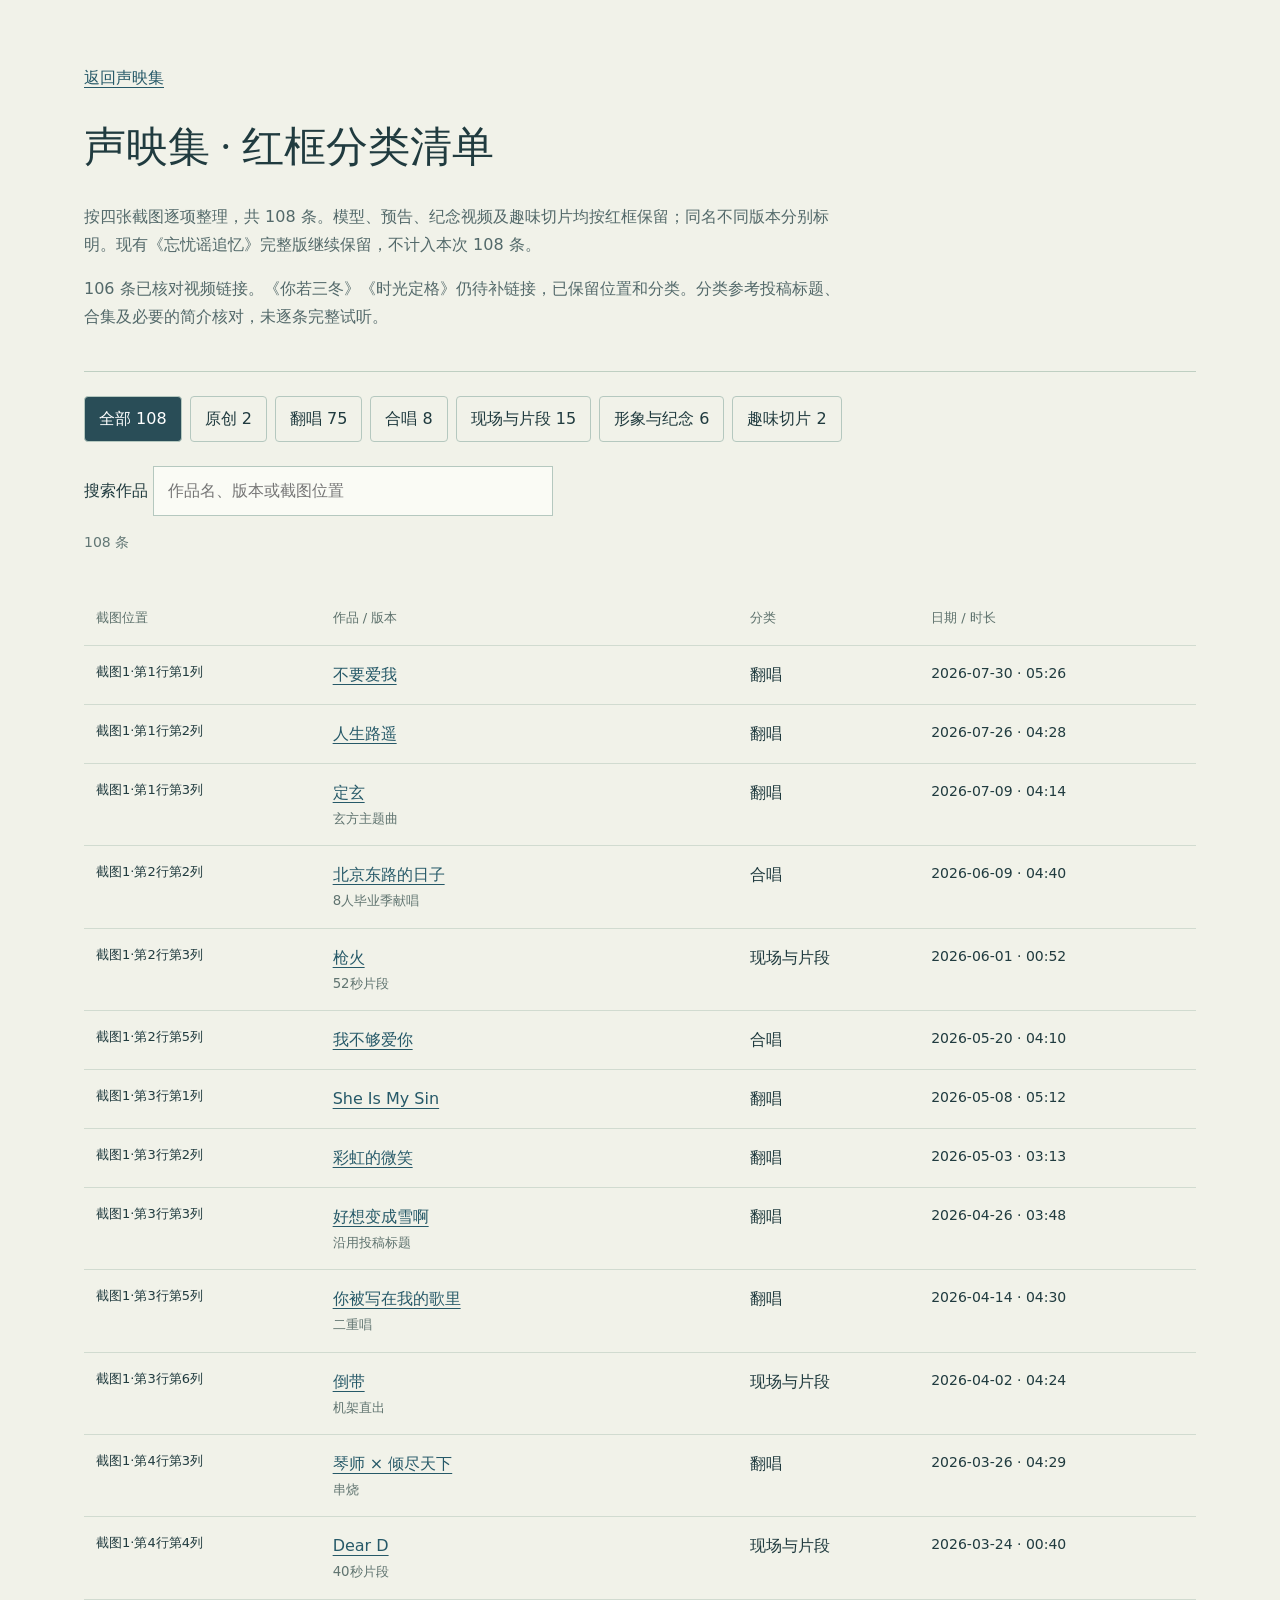
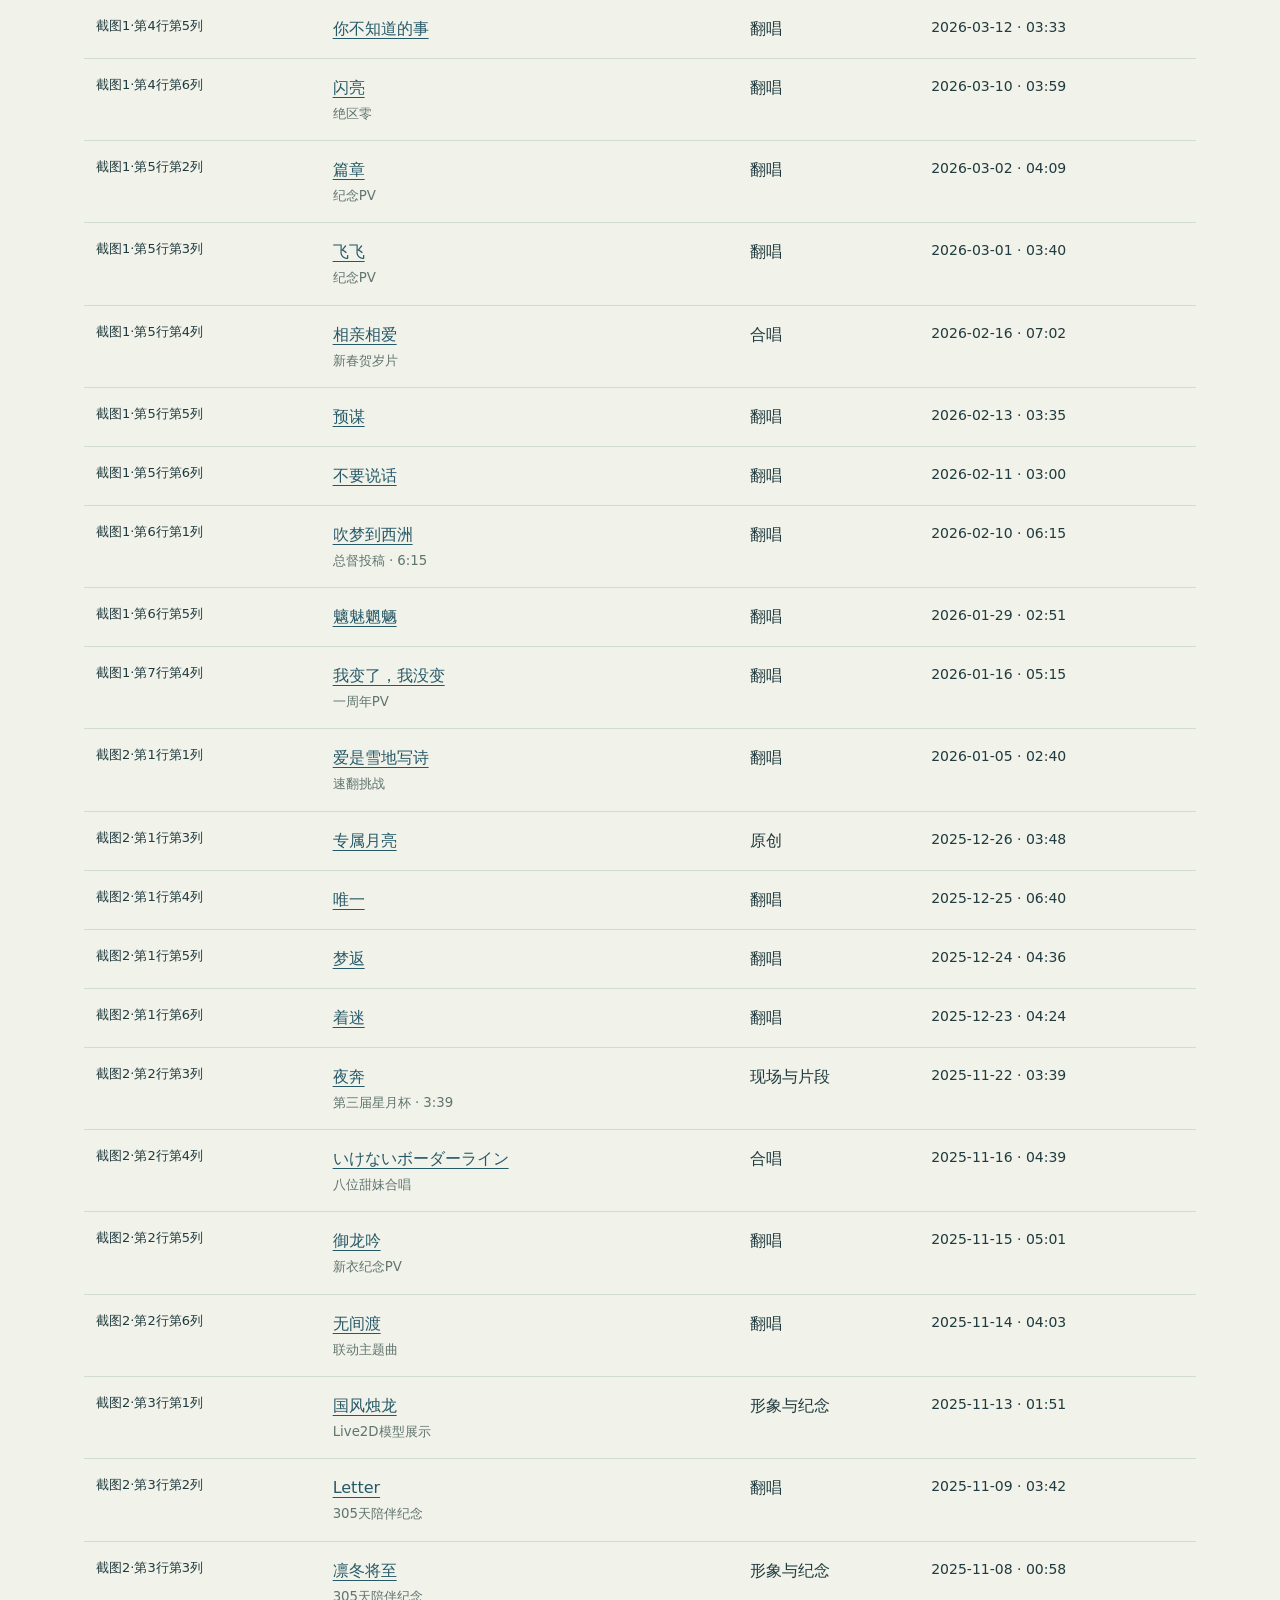
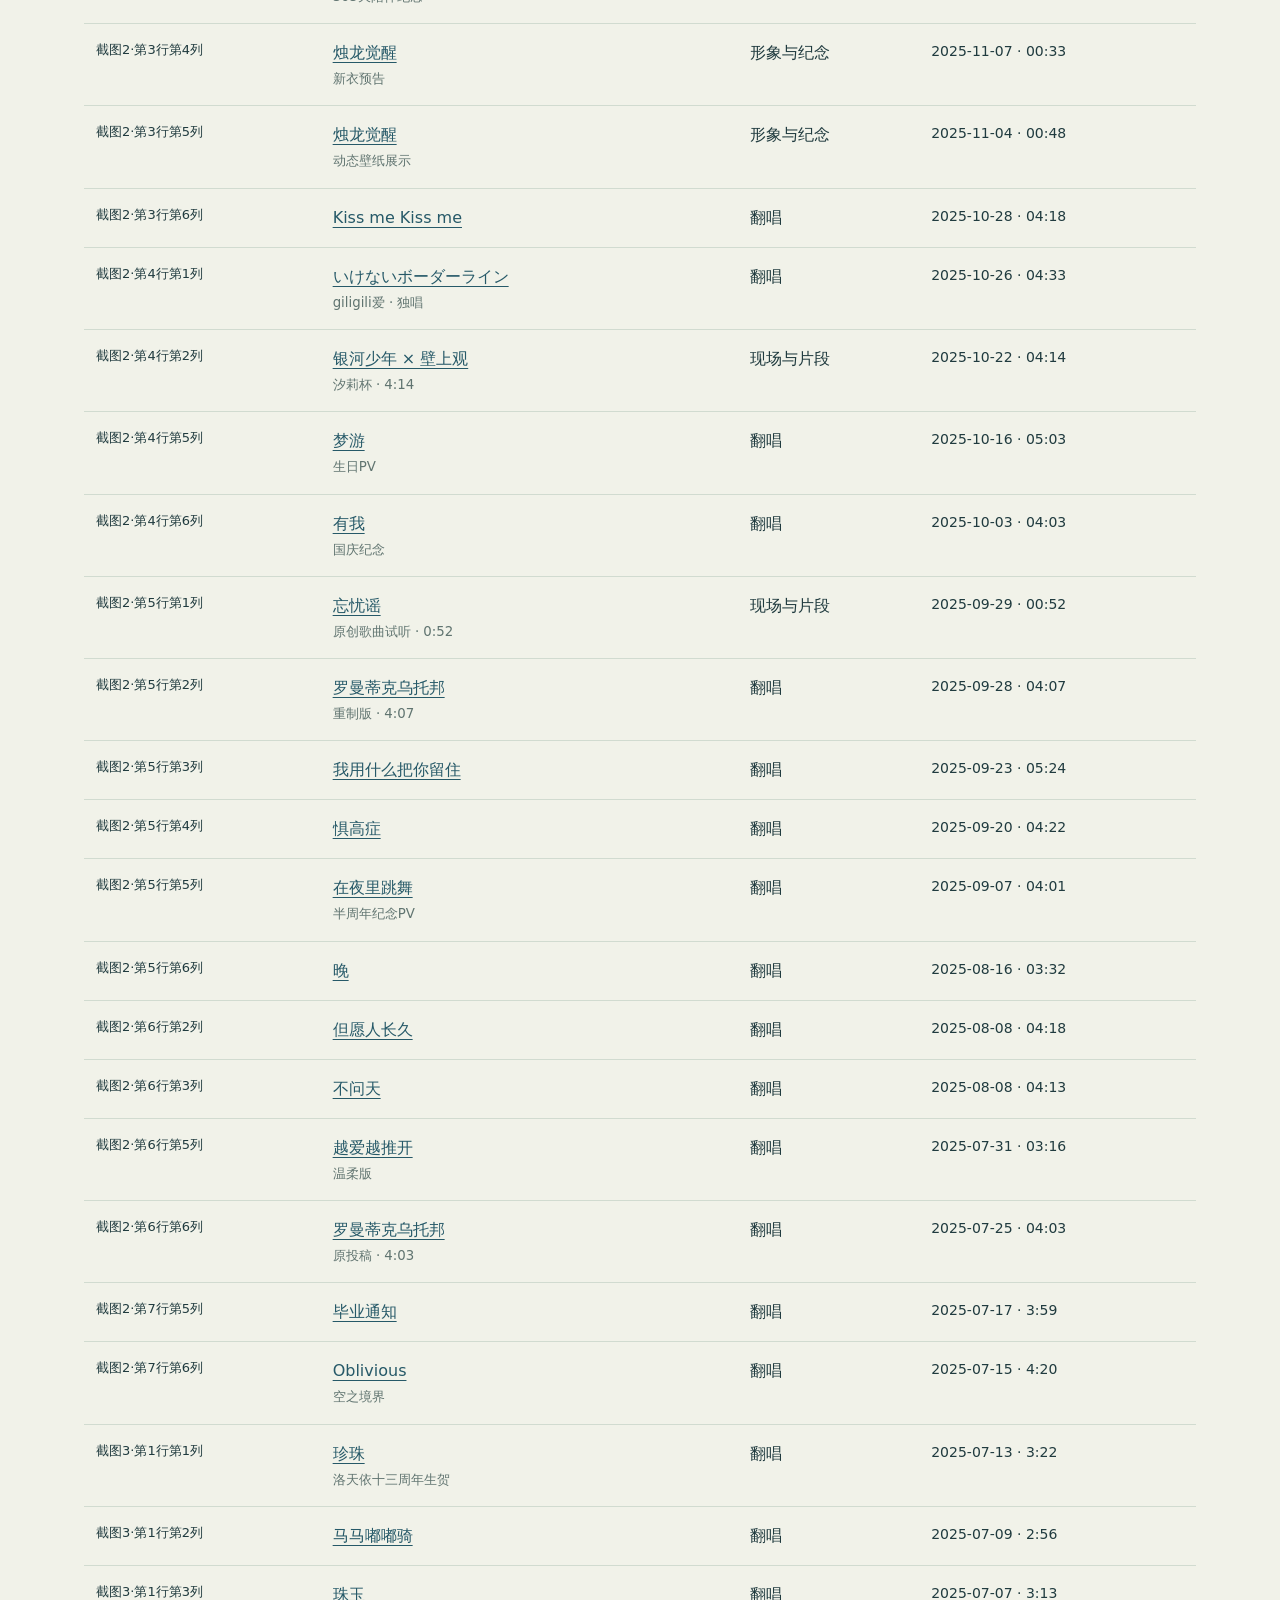
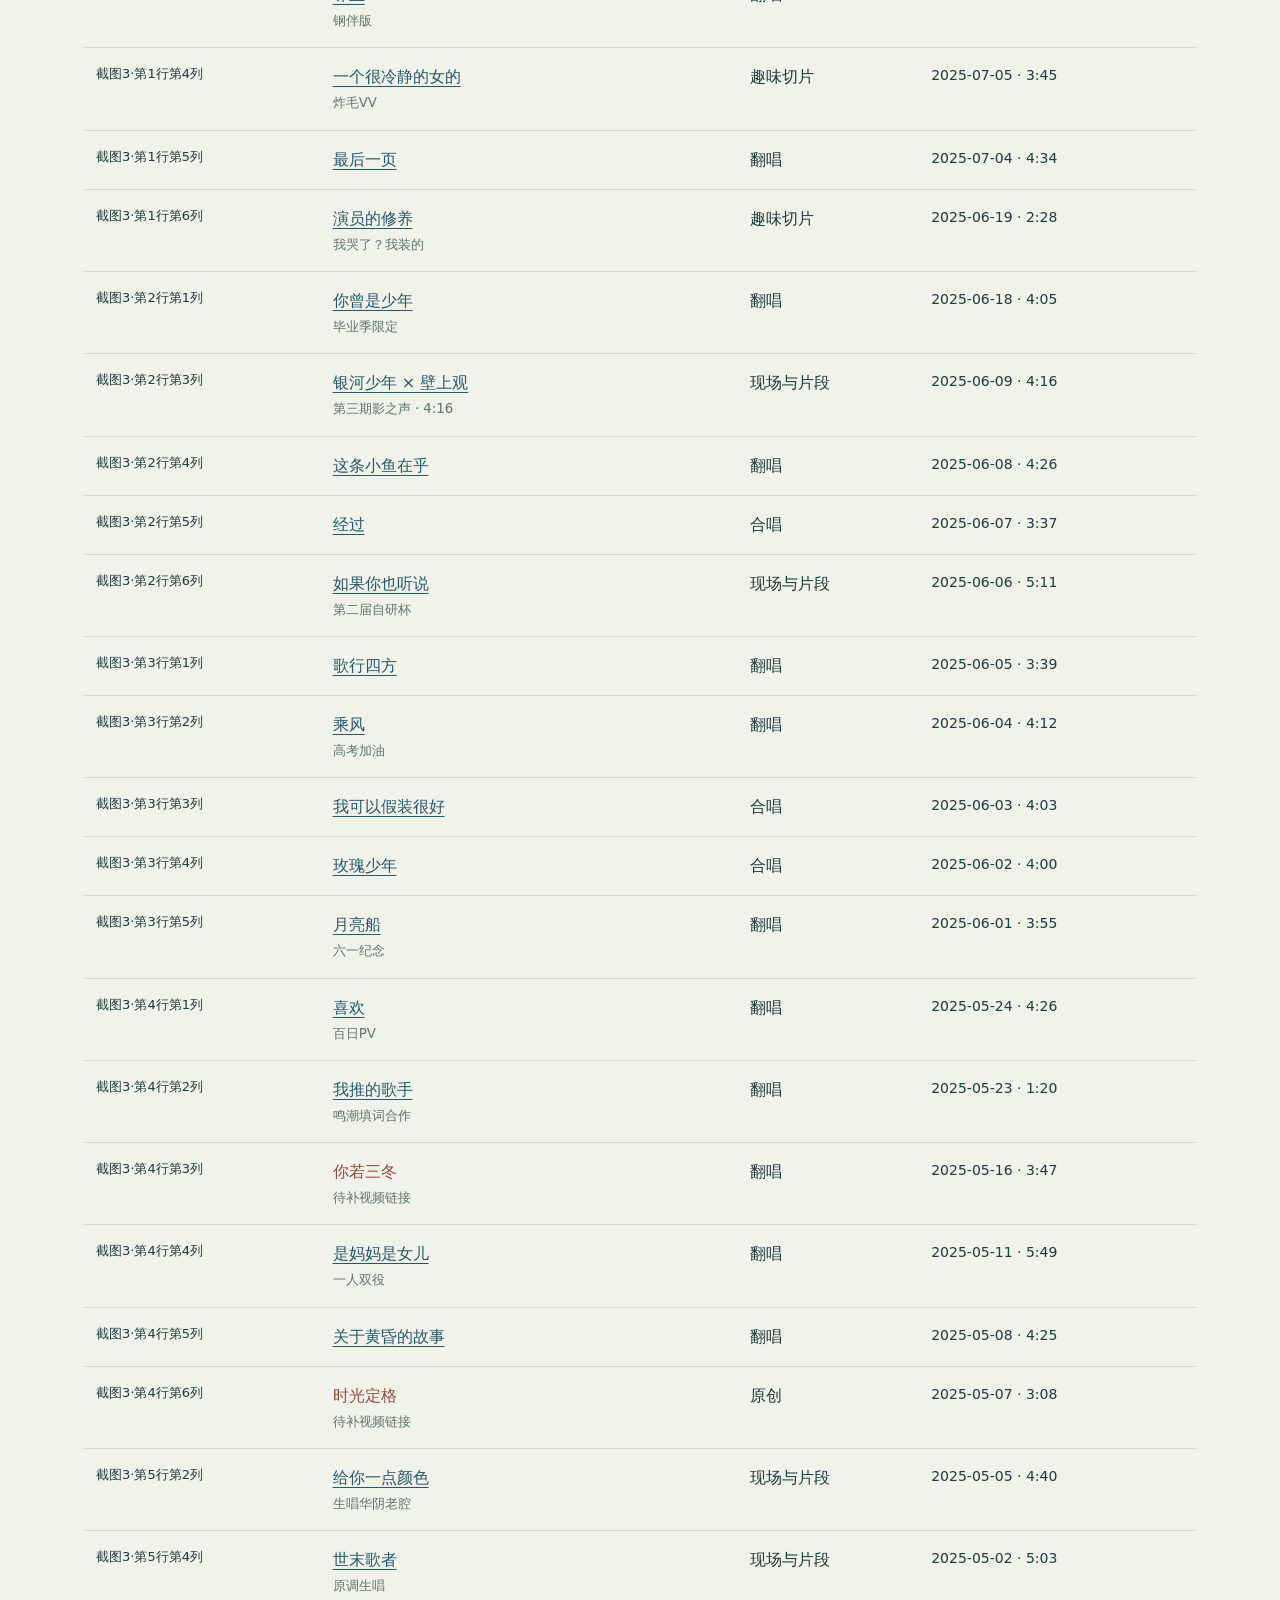
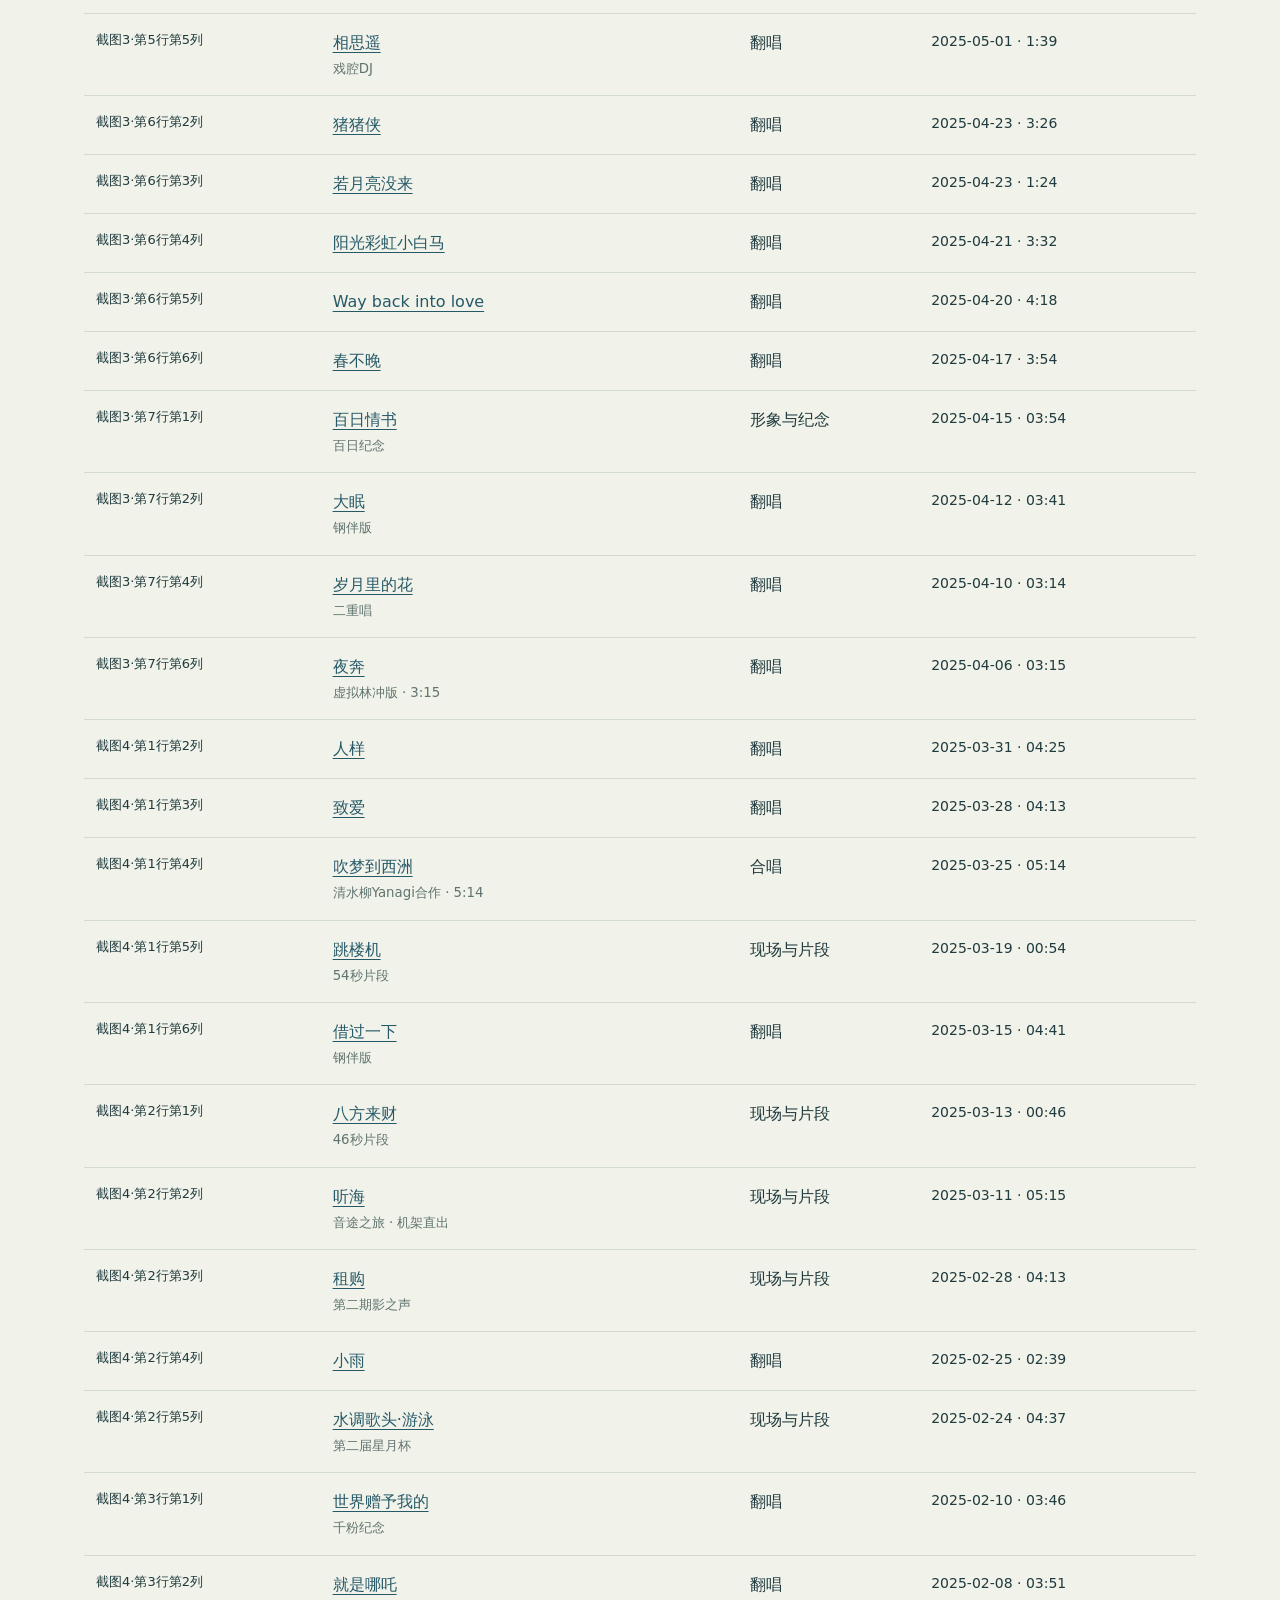
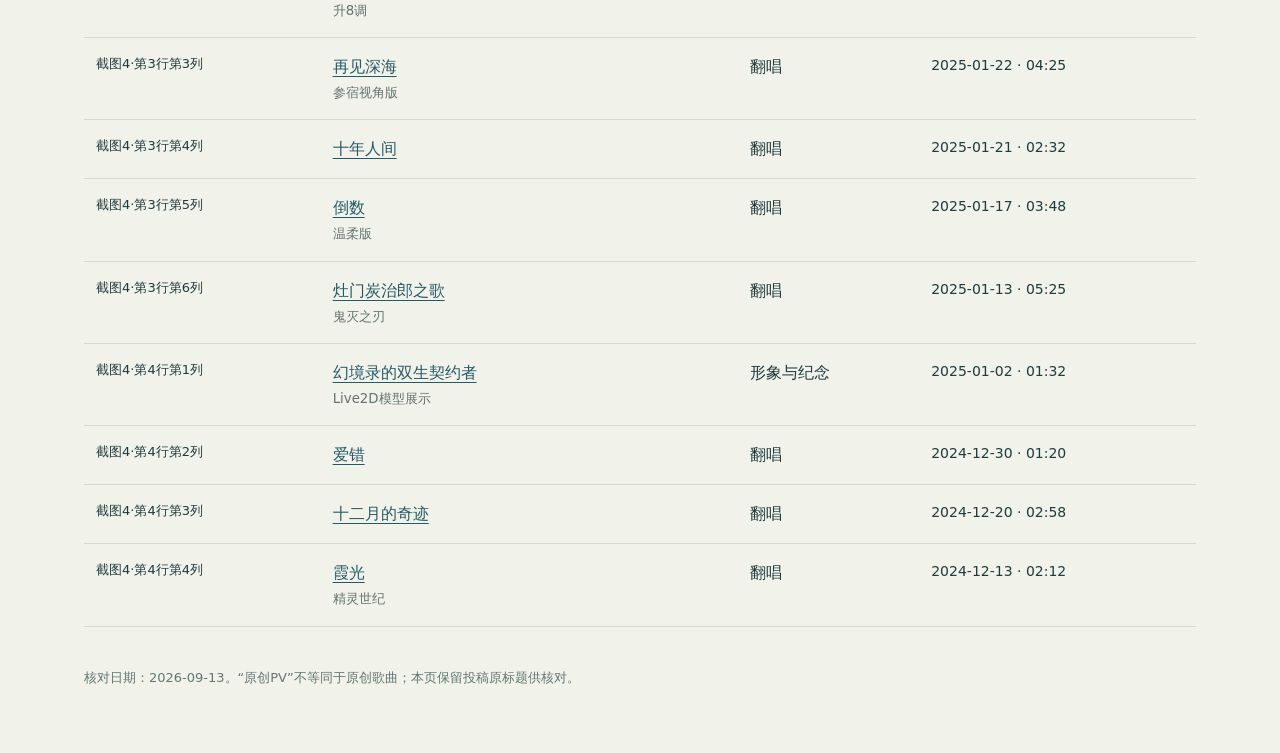
==== commit b63b65fa: "Refine unroll motion and controls; organize confirmed submissions" ====
--- a/submission-review.html
+++ b/submission-review.html
@@ -1,12 +1,5 @@
-<!doctype html><html lang="zh-CN"><meta charset="utf-8"><meta name="viewport" content="width=device-width,initial-scale=1"><meta name="robots" content="noindex,nofollow"><title>声映集 · 投稿确认清单</title><link rel="icon" href="art/sea-landscape-display-280.webp">
-<style>
-:root{color-scheme:light;--ink:#203f44;--red:#914b3d;--line:#d0d8cc}*{box-sizing:border-box}body{margin:0;background:#edf1e8;color:var(--ink);font:16px/1.7 system-ui,"Microsoft YaHei",sans-serif}main{max-width:1140px;margin:auto;padding:60px 28px 120px}header{border-bottom:1px solid var(--line);padding-bottom:32px}a{color:inherit;text-underline-offset:4px}h1{font:500 clamp(38px,6vw,68px)/1.3 "Songti SC",SimSun,serif;margin:10px 0 22px}.eyebrow{color:var(--red);letter-spacing:.22em;font-size:12px}.intro{max-width:900px;color:#4c6567}.stats{display:flex;gap:24px;flex-wrap:wrap;margin-top:26px}.stats strong{font:36px/1.2 Georgia,serif;color:var(--red)}.stats span{font-size:14px}.toolbar{position:sticky;top:0;background:#edf1e8f7;z-index:2;border-bottom:1px solid var(--line);padding:18px 0;display:flex;gap:12px;flex-wrap:wrap;backdrop-filter:blur(12px)}input[type=search]{min-width:200px;flex:1;padding:12px 16px;border:1px solid #b2c2b9;border-radius:8px;background:#fafbf4;font:inherit;color:inherit}button,select{font:inherit;border:1px solid #b2c2b9;border-radius:8px;background:#fafbf4;color:inherit;padding:10px 16px;cursor:pointer}button.primary{background:var(--ink);color:#fafbf4}.bulk{display:flex;gap:12px;align-items:center;justify-content:space-between;font-size:14px;padding:18px 0}.bulk button{font-size:13px;padding:5px 10px}.entry{display:grid;grid-template-columns:28px 48px 1fr;gap:14px;padding:22px 0;border-top:1px solid var(--line)}.entry input{width:18px;height:18px;margin:8px 0;accent-color:#365f65}.num{font:18px/1.7 Georgia,serif;color:#7c8e8d}.entry h2{font:500 19px/1.6 inherit;margin:0 0 8px;font-size:19px}.entry h2 a{text-decoration:none}.entry h2 a:hover{text-decoration:underline}.meta{display:flex;gap:12px;flex-wrap:wrap;font-size:13px;color:#586c6e}.tag{color:var(--red)}.note{margin:8px 0 0;font-size:13px;color:#6c6558}.entry.checked h2{color:#183e48}.empty{padding:50px;text-align:center}.footer{position:fixed;bottom:0;left:0;right:0;padding:14px 24px;background:#203f44;color:#fff;display:flex;gap:16px;align-items:center;justify-content:center;z-index:3;box-shadow:0 -6px 30px #203f4410}.footer button{background:#eff1e3;color:var(--ink)}.footer small{color:#d5e1df}details{font-size:14px;max-width:1000px;margin-top:22px}summary{cursor:pointer}dialog{border:0;border-radius:12px;width:min(680px,90vw);color:var(--ink);background:#f3f5eb;padding:26px}dialog::backdrop{background:#14333888}textarea{width:100%;min-height:240px;font:14px/1.5 monospace;padding:14px;color:inherit;background:white;border:1px solid var(--line)}:focus-visible{outline:2px solid var(--red);outline-offset:3px}@media(max-width:600px){main{padding:28px 18px 140px}.entry{grid-template-columns:22px 30px 1fr;gap:8px}.num{font-size:15px}.entry h2{font-size:17px}.toolbar{gap:8px}.toolbar input{flex-basis:100%}.toolbar select{flex:1}.stats{gap:18px}.footer{flex-wrap:wrap;gap:8px;padding:10px 12px}.footer small{flex-basis:100%;text-align:center}.bulk{align-items:flex-start;gap:12px}}
-</style><main><header><div class="eyebrow">SYLVIE / VOICE ARCHIVE / 2026.09.13</div><h1>声映集 · 投稿清单</h1><p class="intro">原创、翻唱、合唱，以及值得留下的现场。这里先确认收录范围，正式网站的三支投稿保持现有内容。</p><div class="stats" id="stats"></div><details><summary>查看来源、覆盖范围与分类说明</summary><p>已核对她主页的 9 个合集（137 条）、直播回放系列（8 条）、2 条独立投稿，并补充 1 条合作方投稿，共 148 条。主页当前显示 148 个视频，但本表属于她本人账号的只有 147 条；完整投稿分页触发验证码，可能仍有未归入合集的遗漏。这是一份待确认清单，不宣称已完整收齐。</p><p>默认勾选的是拟收录单曲与唱歌PV；片段、整场回放、合作方投稿另行确认。保留同歌不同版本，标出已知重制或片段关系。“原创PV”不等于原创歌曲。分类依据公开标题、合集与必要的简介核对，未逐条完整试听。</p><a href="https://space.bilibili.com/3546684653045859/upload/video" target="_blank" rel="noopener">希尔薇官方投稿页 ↗</a></details></header><div class="toolbar"><input type="search" id="q" aria-label="搜索投稿" placeholder="搜歌名、BV号、合集或编号"><select id="group" aria-label="收录分组"><option>建议收录</option><option>另行确认</option><option>暂不收录</option><option>全部</option><option>已勾选</option></select><select id="kind" aria-label="内容类型"><option>全部类型</option></select></div><div class="bulk"><span id="count"></span><span><button id="all">勾选当前结果</button> <button id="none">取消当前结果</button></span></div><div id="list"></div><p><a href="/">返回点歌筏 ←</a></p></main><div class="footer"><span id="selected"></span><button id="copy">复制确认名单</button><button id="download">下载名单</button><small id="notice" role="status">勾选保存在当前浏览器，确认名单发回后再加入声映集。</small></div><dialog id="fallback"><h2>确认名单</h2><p>可以选中下方文字复制，或下载名单发回。</p><textarea aria-label="确认名单内容" readonly></textarea><button id="close">关闭</button></dialog>
-<script>const data=[{"bvid": "BV1ku3463EMy", "title": "【提督投稿】请雪雪梓\u003c不要爱我>", "collection": "提督指定投稿", "group": "建议收录", "kind": "翻唱", "date": "2026-07-30", "seconds": 326, "duration": "5:26", "owner": "希尔薇Sylvie", "url": "https://www.bilibili.com/video/BV1ku3463EMy/", "note": "", "number": "001"}, {"bvid": "BV1bB3768EBR", "title": "人生路遥", "collection": "V的翻唱", "group": "建议收录", "kind": "翻唱", "date": "2026-07-26", "seconds": 268, "duration": "4:28", "owner": "希尔薇Sylvie", "url": "https://www.bilibili.com/video/BV1bB3768EBR/", "note": "", "number": "002"}, {"bvid": "BV19aMH6uEvq", "title": "《定玄》玄方主题曲 | 我唱的真帅吧", "collection": "V的翻唱", "group": "建议收录", "kind": "翻唱", "date": "2026-07-09", "seconds": 254, "duration": "4:14", "owner": "希尔薇Sylvie", "url": "https://www.bilibili.com/video/BV19aMH6uEvq/", "note": "", "number": "003"}, {"bvid": "BV1m3Th6DEy6", "title": "💔求求你再爱我一次《我恨明月不照我》", "collection": "V的翻唱", "group": "建议收录", "kind": "翻唱", "date": "2026-07-02", "seconds": 60, "duration": "1:00", "owner": "希尔薇Sylvie", "url": "https://www.bilibili.com/video/BV1m3Th6DEy6/", "note": "", "number": "004"}, {"bvid": "BV1mJVQ6tEQQ", "title": "【枪火】B站，开门！你V姐回来了！！！", "collection": "V的翻唱", "group": "建议收录", "kind": "翻唱", "date": "2026-06-01", "seconds": 52, "duration": "0:52", "owner": "希尔薇Sylvie", "url": "https://www.bilibili.com/video/BV1mJVQ6tEQQ/", "note": "", "number": "005"}, {"bvid": "BV1W6LB6WEkn", "title": "我承认...我不够爱你💔", "collection": "V的翻唱", "group": "建议收录", "kind": "翻唱", "date": "2026-05-20", "seconds": 250, "duration": "4:10", "owner": "希尔薇Sylvie", "url": "https://www.bilibili.com/video/BV1W6LB6WEkn/", "note": "暂保留投稿原标题，请确认展示名称。", "number": "006"}, {"bvid": "BV1VSdcBPEfT", "title": "战歌起⚡《She Is My Sin》| 最然我是唱民族的，但！战斗⚡", "collection": "舰长投稿", "group": "建议收录", "kind": "翻唱", "date": "2026-05-08", "seconds": 312, "duration": "5:12", "owner": "希尔薇Sylvie", "url": "https://www.bilibili.com/video/BV1VSdcBPEfT/", "note": "", "number": "007"}, {"bvid": "BV1TsdcBHEK8", "title": "最性感的《香水有毒》！", "collection": "V的直出", "group": "建议收录", "kind": "现场直出", "date": "2026-05-07", "seconds": 50, "duration": "0:50", "owner": "希尔薇Sylvie", "url": "https://www.bilibili.com/video/BV1TsdcBHEK8/", "note": "", "number": "008"}, {"bvid": "BV1LTRKB5Egy", "title": "天空是绵绵的糖♥", "collection": "舰长投稿", "group": "建议收录", "kind": "翻唱", "date": "2026-05-03", "seconds": 193, "duration": "3:13", "owner": "希尔薇Sylvie", "url": "https://www.bilibili.com/video/BV1LTRKB5Egy/", "note": "", "number": "009"}, {"bvid": "BV1ihodBZEXU", "title": "好想变成雪啊...这样...就可以落在先生肩上了", "collection": "V的翻唱", "group": "建议收录", "kind": "翻唱", "date": "2026-04-26", "seconds": 228, "duration": "3:48", "owner": "希尔薇Sylvie", "url": "https://www.bilibili.com/video/BV1ihodBZEXU/", "note": "标题未写明歌名，暂保留投稿原标题，请确认展示名称。", "number": "010"}, {"bvid": "BV1RLQvBSEu9", "title": "【翻唱】《你被写在我的歌里》|我们被写在彼此心里爱呀。", "collection": "V的翻唱", "group": "建议收录", "kind": "翻唱", "date": "2026-04-14", "seconds": 270, "duration": "4:30", "owner": "希尔薇Sylvie", "url": "https://www.bilibili.com/video/BV1RLQvBSEu9/", "note": "", "number": "011"}, {"bvid": "BV1zZ9JBXEFQ", "title": "【机架直出】《倒带》终于看开爱回不来", "collection": "V的直出", "group": "建议收录", "kind": "现场直出", "date": "2026-04-02", "seconds": 264, "duration": "4:24", "owner": "希尔薇Sylvie", "url": "https://www.bilibili.com/video/BV1zZ9JBXEFQ/", "note": "", "number": "012"}, {"bvid": "BV169QzBgEgQ", "title": "妈妈级别 | 《Dear D》“亲爱滴没关系，永远永远在一起。”", "collection": "V的翻唱", "group": "建议收录", "kind": "翻唱", "date": "2026-03-24", "seconds": 40, "duration": "0:40", "owner": "希尔薇Sylvie", "url": "https://www.bilibili.com/video/BV169QzBgEgQ/", "note": "", "number": "013"}, {"bvid": "BV1cEP9z1EKV", "title": "《绝区零》大胆翻唱耀嘉音 | 名为「闪亮」的奇迹to鱼甘猫猫", "collection": "舰长投稿", "group": "建议收录", "kind": "翻唱", "date": "2026-03-10", "seconds": 239, "duration": "3:59", "owner": "希尔薇Sylvie", "url": "https://www.bilibili.com/video/BV1cEP9z1EKV/", "note": "", "number": "014"}, {"bvid": "BV1LePGzpEiw", "title": "【提督投稿】《篇章》—谢谢你与我作伴。| 原创PV付", "collection": "提督指定投稿", "group": "建议收录", "kind": "翻唱", "date": "2026-03-02", "seconds": 249, "duration": "4:09", "owner": "希尔薇Sylvie", "url": "https://www.bilibili.com/video/BV1LePGzpEiw/", "note": "", "number": "015"}, {"bvid": "BV186AizkEqq", "title": "【提督投稿】《飞飞》就我们俩长不大。| PV付", "collection": "提督指定投稿", "group": "建议收录", "kind": "翻唱", "date": "2026-03-01", "seconds": 220, "duration": "3:40", "owner": "希尔薇Sylvie", "url": "https://www.bilibili.com/video/BV186AizkEqq/", "note": "", "number": "016"}, {"bvid": "BV16ecnzCEvU", "title": "情人节了，我有件事《预谋》很久了，我们......分手吧。", "collection": "V的翻唱", "group": "建议收录", "kind": "翻唱", "date": "2026-02-13", "seconds": 215, "duration": "3:35", "owner": "希尔薇Sylvie", "url": "https://www.bilibili.com/video/BV16ecnzCEvU/", "note": "", "number": "017"}, {"bvid": "BV1Qpc4zLEP3", "title": "【翻唱】《不要说话》-开痛🌧to是啊兮啊", "collection": "舰长投稿", "group": "建议收录", "kind": "翻唱", "date": "2026-02-11", "seconds": 180, "duration": "3:00", "owner": "希尔薇Sylvie", "url": "https://www.bilibili.com/video/BV1Qpc4zLEP3/", "note": "", "number": "018"}, {"bvid": "BV1JJFSzXEpU", "title": "【总督投稿】吹梦到西洲", "collection": "提督指定投稿", "group": "建议收录", "kind": "翻唱", "date": "2026-02-10", "seconds": 375, "duration": "6:15", "owner": "希尔薇Sylvie", "url": "https://www.bilibili.com/video/BV1JJFSzXEpU/", "note": "", "number": "019"}, {"bvid": "BV1YT6wBoEus", "title": "《魑魅魍魉》求神拜佛 I 红蓝切换【神性翻唱】to喵喵小月", "collection": "舰长投稿", "group": "建议收录", "kind": "翻唱", "date": "2026-01-29", "seconds": 171, "duration": "2:51", "owner": "希尔薇Sylvie", "url": "https://www.bilibili.com/video/BV1YT6wBoEus/", "note": "", "number": "020"}, {"bvid": "BV1X3rkBgEAd", "title": "【一周年PV】《我变了，我没变》—当回忆久远初心始现。", "collection": "V的纪念PV", "group": "建议收录", "kind": "唱歌纪念PV", "date": "2026-01-16", "seconds": 315, "duration": "5:15", "owner": "希尔薇Sylvie", "url": "https://www.bilibili.com/video/BV1X3rkBgEAd/", "note": "", "number": "021"}, {"bvid": "BV1xBibB2Ein", "title": "【速翻挑战】《爱是雪地写诗》边写边消失", "collection": "舰长投稿", "group": "建议收录", "kind": "翻唱", "date": "2026-01-05", "seconds": 160, "duration": "2:40", "owner": "希尔薇Sylvie", "url": "https://www.bilibili.com/video/BV1xBibB2Ein/", "note": "", "number": "022"}, {"bvid": "BV1xAB1BaEzN", "title": "【翻唱《唯一》】这真的不是歌切嘛？最后有晚安kkm", "collection": "V的直出", "group": "建议收录", "kind": "现场直出", "date": "2025-12-25", "seconds": 400, "duration": "6:40", "owner": "希尔薇Sylvie", "url": "https://www.bilibili.com/video/BV1xAB1BaEzN/", "note": "", "number": "023"}, {"bvid": "BV1yLB7BSEfB", "title": "【翻唱】《梦返》你拥抱着我就挣脱。", "collection": "舰长投稿", "group": "建议收录", "kind": "翻唱", "date": "2025-12-24", "seconds": 276, "duration": "4:36", "owner": "希尔薇Sylvie", "url": "https://www.bilibili.com/video/BV1yLB7BSEfB/", "note": "", "number": "024"}, {"bvid": "BV16tBMBSEaE", "title": "你一定也在为我《着迷》吧！to黑听老师", "collection": "舰长投稿", "group": "建议收录", "kind": "翻唱", "date": "2025-12-23", "seconds": 264, "duration": "4:24", "owner": "希尔薇Sylvie", "url": "https://www.bilibili.com/video/BV16tBMBSEaE/", "note": "", "number": "025"}, {"bvid": "BV1rBUWBsE2J", "title": "【第三届星月杯】海选投稿《夜奔》—机架直出（魔法期战士+DDL大王）", "collection": "V的直出", "group": "建议收录", "kind": "现场直出", "date": "2025-11-22", "seconds": 219, "duration": "3:39", "owner": "希尔薇Sylvie", "url": "https://www.bilibili.com/video/BV1rBUWBsE2J/", "note": "", "number": "026"}, {"bvid": "BV19QCVBTEfs", "title": "【原创PV】《御龙吟》--新衣纪念", "collection": "V的纪念PV", "group": "建议收录", "kind": "唱歌纪念PV", "date": "2025-11-15", "seconds": 301, "duration": "5:01", "owner": "希尔薇Sylvie", "url": "https://www.bilibili.com/video/BV19QCVBTEfs/", "note": "“原创PV”指视频制作；简介写明演唱为翻唱，不标为原创歌曲。", "number": "027"}, {"bvid": "BV1nACKBoESW", "title": "《无间渡》｜《永劫无间》X《盗墓笔记》联动主题曲to火灭pkk", "collection": "舰长投稿", "group": "建议收录", "kind": "翻唱", "date": "2025-11-14", "seconds": 243, "duration": "4:03", "owner": "希尔薇Sylvie", "url": "https://www.bilibili.com/video/BV1nACKBoESW/", "note": "", "number": "028"}, {"bvid": "BV1VV2FBqEd8", "title": "【Letter】305天的陪伴，西方龙任务圆满结束，接下来是东方龙为大家直播啦！", "collection": "V的翻唱", "group": "建议收录", "kind": "翻唱", "date": "2025-11-09", "seconds": 222, "duration": "3:42", "owner": "希尔薇Sylvie", "url": "https://www.bilibili.com/video/BV1VV2FBqEd8/", "note": "", "number": "029"}, {"bvid": "BV1CSyzBtEW2", "title": "💕快来亲嘴，嘴慢无 | Kiss me Kiss me💏别看它小众，但它好听啊", "collection": "V的翻唱", "group": "建议收录", "kind": "翻唱", "date": "2025-10-28", "seconds": 258, "duration": "4:18", "owner": "希尔薇Sylvie", "url": "https://www.bilibili.com/video/BV1CSyzBtEW2/", "note": "", "number": "030"}, {"bvid": "BV1XXxFzTEvr", "title": "自带空耳のgiligili爱！听了以后根本停不下来！", "collection": "V的翻唱", "group": "建议收录", "kind": "翻唱", "date": "2025-10-26", "seconds": 273, "duration": "4:33", "owner": "希尔薇Sylvie", "url": "https://www.bilibili.com/video/BV1XXxFzTEvr/", "note": "", "number": "031"}, {"bvid": "BV1jVsazcEQL", "title": "【汐莉杯】《银河少年》和《壁上观》&右边的龙是谁呢？to火灭pkk", "collection": "舰长投稿", "group": "建议收录", "kind": "翻唱", "date": "2025-10-22", "seconds": 254, "duration": "4:14", "owner": "希尔薇Sylvie", "url": "https://www.bilibili.com/video/BV1jVsazcEQL/", "note": "与 BV1qvTdzHEpz 有同歌不同版本，未自动合并。", "number": "032"}, {"bvid": "BV18n46zLE3z", "title": "【生日PV】想和VChat一起《梦游》", "collection": "V的纪念PV", "group": "建议收录", "kind": "唱歌纪念PV", "date": "2025-10-16", "seconds": 303, "duration": "5:03", "owner": "希尔薇Sylvie", "url": "https://www.bilibili.com/video/BV18n46zLE3z/", "note": "", "number": "033"}, {"bvid": "BV14ZxzzTEAH", "title": "【原创】忘忧谣追忆（东汉童谣） | 我的小纸鸢它不见了...", "collection": "独立投稿", "group": "建议收录", "kind": "原创", "date": "2025-10-10", "seconds": 196, "duration": "3:16", "owner": "希尔薇Sylvie", "url": "https://www.bilibili.com/video/BV14ZxzzTEAH/", "note": "现有声映集已收录。", "number": "034"}, {"bvid": "BV1Z9HVzuEoF", "title": "龙是西方龙，心是中国心。请党放心，强国【有我】国庆快乐。", "collection": "V的翻唱", "group": "建议收录", "kind": "翻唱", "date": "2025-10-03", "seconds": 243, "duration": "4:03", "owner": "希尔薇Sylvie", "url": "https://www.bilibili.com/video/BV1Z9HVzuEoF/", "note": "", "number": "035"}, {"bvid": "BV1YMn9zuE5X", "title": "【重制】罗曼蒂克乌托邦之一个视频开除一个剪辑，脸蛋天才视频怎么能难看呢？感恩新剪辑！！！to茶茶", "collection": "舰长投稿", "group": "建议收录", "kind": "翻唱", "date": "2025-09-28", "seconds": 247, "duration": "4:07", "owner": "希尔薇Sylvie", "url": "https://www.bilibili.com/video/BV1YMn9zuE5X/", "note": "《罗曼蒂克乌托邦》重制版；另有 BV1zy8KzrE9F。", "number": "036"}, {"bvid": "BV115JCzhEWQ", "title": "“所以生命啊，它璀璨如歌”翻唱《我用什么把你留住》", "collection": "V的翻唱", "group": "建议收录", "kind": "翻唱", "date": "2025-09-23", "seconds": 324, "duration": "5:24", "owner": "希尔薇Sylvie", "url": "https://www.bilibili.com/video/BV115JCzhEWQ/", "note": "", "number": "037"}, {"bvid": "BV1CJpXzfEdy", "title": "【提督投稿】我对感情有恐惧，是你治好了我的《惧高症》。", "collection": "提督指定投稿", "group": "建议收录", "kind": "翻唱", "date": "2025-09-20", "seconds": 262, "duration": "4:22", "owner": "希尔薇Sylvie", "url": "https://www.bilibili.com/video/BV1CJpXzfEdy/", "note": "", "number": "038"}, {"bvid": "BV1BVYMzHEBZ", "title": "【原创PV】《在夜里跳舞》|“我已做好了所有准备 “—半周年迟到的纪念视频", "collection": "V的纪念PV", "group": "建议收录", "kind": "唱歌纪念PV", "date": "2025-09-07", "seconds": 241, "duration": "4:01", "owner": "希尔薇Sylvie", "url": "https://www.bilibili.com/video/BV1BVYMzHEBZ/", "note": "“原创PV”指视频制作；简介写明演唱为翻唱，不标为原创歌曲。", "number": "039"}, {"bvid": "BV1c2bszFEqy", "title": "【晚】一曲新词，欲说忧愁。to溺爱", "collection": "舰长投稿", "group": "建议收录", "kind": "翻唱", "date": "2025-08-16", "seconds": 212, "duration": "3:32", "owner": "希尔薇Sylvie", "url": "https://www.bilibili.com/video/BV1c2bszFEqy/", "note": "", "number": "040"}, {"bvid": "BV1qstmzUEW6", "title": "【翻唱】《但愿人长久》千里共婵娟。", "collection": "V的直出", "group": "建议收录", "kind": "现场直出", "date": "2025-08-08", "seconds": 258, "duration": "4:18", "owner": "希尔薇Sylvie", "url": "https://www.bilibili.com/video/BV1qstmzUEW6/", "note": "", "number": "041"}, {"bvid": "BV1yNt1z9ED3", "title": "【提督投稿】终于在2025翻唱了《不问天》。", "collection": "提督指定投稿", "group": "建议收录", "kind": "翻唱", "date": "2025-08-08", "seconds": 253, "duration": "4:13", "owner": "希尔薇Sylvie", "url": "https://www.bilibili.com/video/BV1yNt1z9ED3/", "note": "", "number": "042"}, {"bvid": "BV1x38zzVE8j", "title": "【官方翻唱】越爱越推开（温柔版）", "collection": "V的翻唱", "group": "建议收录", "kind": "翻唱", "date": "2025-07-31", "seconds": 196, "duration": "3:16", "owner": "希尔薇Sylvie", "url": "https://www.bilibili.com/video/BV1x38zzVE8j/", "note": "", "number": "043"}, {"bvid": "BV1zy8KzrE9F", "title": "《罗曼蒂克乌托邦》翻唱 | 满足的感受也得献给魔鬼。", "collection": "舰长投稿", "group": "建议收录", "kind": "翻唱", "date": "2025-07-25", "seconds": 243, "duration": "4:03", "owner": "希尔薇Sylvie", "url": "https://www.bilibili.com/video/BV1zy8KzrE9F/", "note": "《罗曼蒂克乌托邦》另有重制版 BV1YMn9zuE5X。", "number": "044"}, {"bvid": "BV1VKgczeEWX", "title": "【毕业通知】翻唱！！！| 人生不过一场声势浩大重逢与离别。", "collection": "V的翻唱", "group": "建议收录", "kind": "翻唱", "date": "2025-07-17", "seconds": 239, "duration": "3:59", "owner": "希尔薇Sylvie", "url": "https://www.bilibili.com/video/BV1VKgczeEWX/", "note": "", "number": "045"}, {"bvid": "BV1GBunznEtK", "title": "【空之境界】《Oblivious》翻唱 | 夏(なつ)を 冬(ふゆ)を 时(とき)を 风(かぜ)をto伊卡", "collection": "舰长投稿", "group": "建议收录", "kind": "翻唱", "date": "2025-07-15", "seconds": 260, "duration": "4:20", "owner": "希尔薇Sylvie", "url": "https://www.bilibili.com/video/BV1GBunznEtK/", "note": "", "number": "046"}, {"bvid": "BV1tZuPzaELw", "title": "【珍珠】洛天依十三周年生贺曲翻唱", "collection": "V的翻唱", "group": "建议收录", "kind": "翻唱", "date": "2025-07-13", "seconds": 202, "duration": "3:22", "owner": "希尔薇Sylvie", "url": "https://www.bilibili.com/video/BV1tZuPzaELw/", "note": "", "number": "047"}, {"bvid": "BV111GAzaEgT", "title": "治愈翻唱 |《马马嘟嘟骑》是下班曲，是听了会安心睡觉的歌。", "collection": "V的翻唱", "group": "建议收录", "kind": "翻唱", "date": "2025-07-09", "seconds": 176, "duration": "2:56", "owner": "希尔薇Sylvie", "url": "https://www.bilibili.com/video/BV111GAzaEgT/", "note": "", "number": "048"}, {"bvid": "BV1An3qz9EXh", "title": "【钢伴版】翻唱珠玉 | 滚烫的伤口会冷成月牙", "collection": "V的翻唱", "group": "建议收录", "kind": "翻唱", "date": "2025-07-07", "seconds": 193, "duration": "3:13", "owner": "希尔薇Sylvie", "url": "https://www.bilibili.com/video/BV1An3qz9EXh/", "note": "", "number": "049"}, {"bvid": "BV1DP35zKESF", "title": "⌈我们写到最后一页，却没能写完故事。⌋《最后一页》翻唱", "collection": "V的翻唱", "group": "建议收录", "kind": "翻唱", "date": "2025-07-04", "seconds": 274, "duration": "4:34", "owner": "希尔薇Sylvie", "url": "https://www.bilibili.com/video/BV1DP35zKESF/", "note": "", "number": "050"}, {"bvid": "BV15LNJzkE99", "title": "毕业季限定|《你曾是少年》我们终将长大，也终将告别。", "collection": "V的翻唱", "group": "建议收录", "kind": "翻唱", "date": "2025-06-18", "seconds": 245, "duration": "4:05", "owner": "希尔薇Sylvie", "url": "https://www.bilibili.com/video/BV15LNJzkE99/", "note": "", "number": "051"}, {"bvid": "BV1qvTdzHEpz", "title": "【第三期影之声】《银河少年》但《壁上观》（升8是伴奏的极限不是VV的极限）", "collection": "V的翻唱", "group": "建议收录", "kind": "翻唱", "date": "2025-06-09", "seconds": 256, "duration": "4:16", "owner": "希尔薇Sylvie", "url": "https://www.bilibili.com/video/BV1qvTdzHEpz/", "note": "与 BV1jVsazcEQL 有同歌不同版本，未自动合并。", "number": "052"}, {"bvid": "BV1R1TUzhEbH", "title": "《这条小鱼在乎》| VChat也有自己的海洋。torua", "collection": "舰长投稿", "group": "建议收录", "kind": "翻唱", "date": "2025-06-08", "seconds": 266, "duration": "4:26", "owner": "希尔薇Sylvie", "url": "https://www.bilibili.com/video/BV1R1TUzhEbH/", "note": "", "number": "053"}, {"bvid": "BV1D9TxzoEtX", "title": "【合唱】《经过》|“如果生命如同一段旅程，总要走过后才完整。”", "collection": "V的翻唱", "group": "建议收录", "kind": "合唱", "date": "2025-06-07", "seconds": 217, "duration": "3:37", "owner": "希尔薇Sylvie", "url": "https://www.bilibili.com/video/BV1D9TxzoEtX/", "note": "", "number": "054"}, {"bvid": "BV1pVTbzQE2z", "title": "【第二届自研杯】机架直出《如果你也听说》|“像普通旧朋友。”", "collection": "V的直出", "group": "建议收录", "kind": "现场直出", "date": "2025-06-06", "seconds": 311, "duration": "5:11", "owner": "希尔薇Sylvie", "url": "https://www.bilibili.com/video/BV1pVTbzQE2z/", "note": "", "number": "055"}, {"bvid": "BV1gYTszpEaA", "title": "【歌行四方】西方龙环游中国，唱响非遗音乐。tocity老师", "collection": "舰长投稿", "group": "建议收录", "kind": "翻唱", "date": "2025-06-05", "seconds": 219, "duration": "3:39", "owner": "希尔薇Sylvie", "url": "https://www.bilibili.com/video/BV1gYTszpEaA/", "note": "", "number": "056"}, {"bvid": "BV1FpTJzREhz", "title": "《乘风》|“好风凭借力，送我上青云。”2025高考加油。", "collection": "V的翻唱", "group": "建议收录", "kind": "翻唱", "date": "2025-06-04", "seconds": 252, "duration": "4:12", "owner": "希尔薇Sylvie", "url": "https://www.bilibili.com/video/BV1FpTJzREhz/", "note": "", "number": "057"}, {"bvid": "BV1EG7azjETk", "title": "【合唱】《我可以假装很好》|希望你过得好，又怕你把我忘掉。", "collection": "V的翻唱", "group": "建议收录", "kind": "合唱", "date": "2025-06-03", "seconds": 243, "duration": "4:03", "owner": "希尔薇Sylvie", "url": "https://www.bilibili.com/video/BV1EG7azjETk/", "note": "", "number": "058"}, {"bvid": "BV1eJ7CzgEfA", "title": "【合唱】“会有人全心的爱你” |《玫瑰少年》惊艳高音双人翻唱", "collection": "V的翻唱", "group": "建议收录", "kind": "合唱", "date": "2025-06-02", "seconds": 240, "duration": "4:00", "owner": "希尔薇Sylvie", "url": "https://www.bilibili.com/video/BV1eJ7CzgEfA/", "note": "", "number": "059"}, {"bvid": "BV1iE73zDEoh", "title": "再见了妈妈今晚我就要远航⭐六一快乐", "collection": "V的翻唱", "group": "建议收录", "kind": "翻唱", "date": "2025-06-01", "seconds": 235, "duration": "3:55", "owner": "希尔薇Sylvie", "url": "https://www.bilibili.com/video/BV1iE73zDEoh/", "note": "", "number": "060"}, {"bvid": "BV19EjWzLEek", "title": "【百日PV】“如果你也刚好喜欢我，那就太好了。”|Cover《喜欢》", "collection": "V的纪念PV", "group": "建议收录", "kind": "唱歌纪念PV", "date": "2025-05-24", "seconds": 266, "duration": "4:26", "owner": "希尔薇Sylvie", "url": "https://www.bilibili.com/video/BV19EjWzLEek/", "note": "", "number": "061"}, {"bvid": "BV1UyEGz1EB6", "title": "给V妈的母亲节礼物《是妈妈是女儿》一人双役深情对唱", "collection": "V的翻唱", "group": "建议收录", "kind": "翻唱", "date": "2025-05-11", "seconds": 349, "duration": "5:49", "owner": "希尔薇Sylvie", "url": "https://www.bilibili.com/video/BV1UyEGz1EB6/", "note": "", "number": "062"}, {"bvid": "BV1EZ5PzcEUm", "title": "想给你讲一个《关于黄昏的故事》，治愈100分。", "collection": "V的翻唱", "group": "建议收录", "kind": "翻唱", "date": "2025-05-08", "seconds": 265, "duration": "4:25", "owner": "希尔薇Sylvie", "url": "https://www.bilibili.com/video/BV1EZ5PzcEUm/", "note": "", "number": "063"}, {"bvid": "BV12iVNzgEFH", "title": "生唱华阴老腔⚡VV扯嗓子《给你一点颜色》⚡", "collection": "V的翻唱", "group": "建议收录", "kind": "翻唱", "date": "2025-05-05", "seconds": 280, "duration": "4:40", "owner": "希尔薇Sylvie", "url": "https://www.bilibili.com/video/BV12iVNzgEFH/", "note": "", "number": "064"}, {"bvid": "BV1ExG8zcEWF", "title": "原调生唱《世末歌者》！—唱着卖不出去的歌曲。to希尔科", "collection": "舰长投稿", "group": "建议收录", "kind": "翻唱", "date": "2025-05-02", "seconds": 303, "duration": "5:03", "owner": "希尔薇Sylvie", "url": "https://www.bilibili.com/video/BV1ExG8zcEWF/", "note": "", "number": "065"}, {"bvid": "BV178G8ztEAh", "title": "【戏腔DJ相思遥】动次打次，VV最戏腔的一集", "collection": "V的翻唱", "group": "建议收录", "kind": "翻唱", "date": "2025-05-01", "seconds": 99, "duration": "1:39", "owner": "希尔薇Sylvie", "url": "https://www.bilibili.com/video/BV178G8ztEAh/", "note": "", "number": "066"}, {"bvid": "BV1NgLxziE4i", "title": "原唱警告 猪猪侠原唱听了都愣住，这真是翻唱？βヾ(,,・∇・,,川", "collection": "V的翻唱", "group": "建议收录", "kind": "翻唱", "date": "2025-04-23", "seconds": 206, "duration": "3:26", "owner": "希尔薇Sylvie", "url": "https://www.bilibili.com/video/BV1NgLxziE4i/", "note": "", "number": "067"}, {"bvid": "BV1oe5dzqEaE", "title": "【精分警告】甜美御姐无缝切换！翻唱《若月亮没来》，这是同一个龙？", "collection": "V的翻唱", "group": "建议收录", "kind": "翻唱", "date": "2025-04-23", "seconds": 84, "duration": "1:24", "owner": "希尔薇Sylvie", "url": "https://www.bilibili.com/video/BV1oe5dzqEaE/", "note": "", "number": "068"}, {"bvid": "BV14ZLuzbEJ6", "title": "幼儿园汇演惊现『阳光彩虹小白马』滴滴答滴滴答～今天是幼师龙", "collection": "V的翻唱", "group": "建议收录", "kind": "翻唱", "date": "2025-04-21", "seconds": 212, "duration": "3:32", "owner": "希尔薇Sylvie", "url": "https://www.bilibili.com/video/BV14ZLuzbEJ6/", "note": "", "number": "069"}, {"bvid": "BV1fL5fz7E7j", "title": "《Way back into love》K歌情人主题曲 当耳机分你一半时，爱开始自动补帧to66", "collection": "舰长投稿", "group": "建议收录", "kind": "翻唱", "date": "2025-04-20", "seconds": 258, "duration": "4:18", "owner": "希尔薇Sylvie", "url": "https://www.bilibili.com/video/BV1fL5fz7E7j/", "note": "", "number": "070"}, {"bvid": "BV1yMouYmEdc", "title": "西方龙不蹦洋D⚡姑娘一句《春不晚》，痴儿连夜办贷款⚡", "collection": "V的翻唱", "group": "建议收录", "kind": "翻唱", "date": "2025-04-17", "seconds": 234, "duration": "3:54", "owner": "希尔薇Sylvie", "url": "https://www.bilibili.com/video/BV1yMouYmEdc/", "note": "", "number": "071"}, {"bvid": "BV1WNdyYCE4H", "title": "【钢伴版】海王唱《大眠》，竟然开始心疼她了。to茶茶", "collection": "舰长投稿", "group": "建议收录", "kind": "翻唱", "date": "2025-04-12", "seconds": 221, "duration": "3:41", "owner": "希尔薇Sylvie", "url": "https://www.bilibili.com/video/BV1WNdyYCE4H/", "note": "", "number": "072"}, {"bvid": "BV1mVduYnEZL", "title": "VVの二重唱【岁月里的花】“愿三月有耕耘九月有惊讶”", "collection": "V的翻唱", "group": "建议收录", "kind": "翻唱", "date": "2025-04-10", "seconds": 194, "duration": "3:14", "owner": "希尔薇Sylvie", "url": "https://www.bilibili.com/video/BV1mVduYnEZL/", "note": "", "number": "073"}, {"bvid": "BV1wgRSYQEiD", "title": "做不了美娇娘那就做虚拟林冲吧【夜奔】‘此一去搏得个斗转天回 海沸山摇’", "collection": "V的翻唱", "group": "建议收录", "kind": "翻唱", "date": "2025-04-06", "seconds": 195, "duration": "3:15", "owner": "希尔薇Sylvie", "url": "https://www.bilibili.com/video/BV1wgRSYQEiD/", "note": "", "number": "074"}, {"bvid": "BV14eZCYQEoa", "title": "【提督投稿】‘看着你看我的眼光’《人样》cover孙盛希", "collection": "提督指定投稿", "group": "建议收录", "kind": "翻唱", "date": "2025-03-31", "seconds": 265, "duration": "4:25", "owner": "希尔薇Sylvie", "url": "https://www.bilibili.com/video/BV14eZCYQEoa/", "note": "", "number": "075"}, {"bvid": "BV1QAomYvE3L", "title": "【致爱】A song for beloved‘你来啦？等你好久了。’torua", "collection": "舰长投稿", "group": "建议收录", "kind": "翻唱", "date": "2025-03-28", "seconds": 253, "duration": "4:13", "owner": "希尔薇Sylvie", "url": "https://www.bilibili.com/video/BV1QAomYvE3L/", "note": "", "number": "076"}, {"bvid": "BV1iZXvYvEJL", "title": "跳楼机完整版[保卫萝卜_笔芯]", "collection": "V的翻唱", "group": "建议收录", "kind": "翻唱", "date": "2025-03-21", "seconds": 182, "duration": "3:02", "owner": "希尔薇Sylvie", "url": "https://www.bilibili.com/video/BV1iZXvYvEJL/", "note": "《跳楼机》完整版；另有片段 BV1ETXJYsE5x。", "number": "077"}, {"bvid": "BV1ETXJYsE5x", "title": "【跳楼机】开口就痛|baby我们的感情好像跳楼机~", "collection": "V的翻唱", "group": "建议收录", "kind": "翻唱", "date": "2025-03-19", "seconds": 54, "duration": "0:54", "owner": "希尔薇Sylvie", "url": "https://www.bilibili.com/video/BV1ETXJYsE5x/", "note": "《跳楼机》另有完整版 BV1iZXvYvEJL；两版请按需保留。", "number": "078"}, {"bvid": "BV1b7QrYPEuf", "title": "你绝对没听过的钢伴版【借过一下】‘白衣过泥潭，世故里浪漫’TO茶茶", "collection": "舰长投稿", "group": "建议收录", "kind": "翻唱", "date": "2025-03-15", "seconds": 281, "duration": "4:41", "owner": "希尔薇Sylvie", "url": "https://www.bilibili.com/video/BV1b7QrYPEuf/", "note": "", "number": "079"}, {"bvid": "BV1KTQcYUEdP", "title": "【八方来财】凑凑热闹唱来财~", "collection": "V的翻唱", "group": "建议收录", "kind": "翻唱", "date": "2025-03-13", "seconds": 46, "duration": "0:46", "owner": "希尔薇Sylvie", "url": "https://www.bilibili.com/video/BV1KTQcYUEdP/", "note": "", "number": "080"}, {"bvid": "BV1x5RHYLEja", "title": "【音途之旅】听海|机架直出", "collection": "V的直出", "group": "建议收录", "kind": "现场直出", "date": "2025-03-11", "seconds": 315, "duration": "5:15", "owner": "希尔薇Sylvie", "url": "https://www.bilibili.com/video/BV1x5RHYLEja/", "note": "", "number": "081"}, {"bvid": "BV1Xs9TY7EPG", "title": "【二期影之声】租购（live）|再租不到能有她的家.", "collection": "V的翻唱", "group": "建议收录", "kind": "翻唱", "date": "2025-02-28", "seconds": 253, "duration": "4:13", "owner": "希尔薇Sylvie", "url": "https://www.bilibili.com/video/BV1Xs9TY7EPG/", "note": "", "number": "082"}, {"bvid": "BV1cqPYeaE9y", "title": "【小雨】年轮刻下的伏笔是我们的秘密|翻唱", "collection": "舰长投稿", "group": "建议收录", "kind": "翻唱", "date": "2025-02-25", "seconds": 159, "duration": "2:39", "owner": "希尔薇Sylvie", "url": "https://www.bilibili.com/video/BV1cqPYeaE9y/", "note": "", "number": "083"}, {"bvid": "BV1gsAQebE64", "title": "【第二届星月杯】水调歌头·游泳 机架直出投稿", "collection": "V的直出", "group": "建议收录", "kind": "现场直出", "date": "2025-02-24", "seconds": 277, "duration": "4:37", "owner": "希尔薇Sylvie", "url": "https://www.bilibili.com/video/BV1gsAQebE64/", "note": "", "number": "084"}, {"bvid": "BV1JENSekEDF", "title": "【世界赠予我的】|千粉纪念-大家是B站赠予希尔薇的礼物♥", "collection": "V的翻唱", "group": "建议收录", "kind": "翻唱", "date": "2025-02-10", "seconds": 226, "duration": "3:46", "owner": "希尔薇Sylvie", "url": "https://www.bilibili.com/video/BV1JENSekEDF/", "note": "", "number": "085"}, {"bvid": "BV11BN3e5ED6", "title": "西方龙应该不会被抽筋吧|【哪吒之魔童闹海】《就是哪吒》+8key翻唱", "collection": "V的翻唱", "group": "建议收录", "kind": "翻唱", "date": "2025-02-08", "seconds": 231, "duration": "3:51", "owner": "希尔薇Sylvie", "url": "https://www.bilibili.com/video/BV11BN3e5ED6/", "note": "", "number": "086"}, {"bvid": "BV1jsfhYNEuu", "title": "【再见深海】纪念深海上映两周年|参宿视角版翻唱。‘献给走过长夜的你’to大信鸽", "collection": "舰长投稿", "group": "建议收录", "kind": "翻唱", "date": "2025-01-22", "seconds": 265, "duration": "4:25", "owner": "希尔薇Sylvie", "url": "https://www.bilibili.com/video/BV1jsfhYNEuu/", "note": "", "number": "087"}, {"bvid": "BV1ECwaeDE69", "title": "⌜盗墓笔记·十年人间⌟女声翻唱|高燃戏腔|“世人惊羡的桥段不过寻常。”", "collection": "V的翻唱", "group": "建议收录", "kind": "翻唱", "date": "2025-01-21", "seconds": 152, "duration": "2:32", "owner": "希尔薇Sylvie", "url": "https://www.bilibili.com/video/BV1ECwaeDE69/", "note": "", "number": "088"}, {"bvid": "BV1QvcoeuEju", "title": "『倒数』有你别无所求了.【温柔vv翻唱】", "collection": "V的翻唱", "group": "建议收录", "kind": "翻唱", "date": "2025-01-17", "seconds": 228, "duration": "3:48", "owner": "希尔薇Sylvie", "url": "https://www.bilibili.com/video/BV1QvcoeuEju/", "note": "", "number": "089"}, {"bvid": "BV1ytcyexE4d", "title": "【鬼灭之刃】治愈女声翻唱《灶门炭治郎之歌》 竈門炭治郎のうた🔥火之神神乐", "collection": "V的翻唱", "group": "建议收录", "kind": "翻唱", "date": "2025-01-13", "seconds": 325, "duration": "5:25", "owner": "希尔薇Sylvie", "url": "https://www.bilibili.com/video/BV1ytcyexE4d/", "note": "", "number": "090"}, {"bvid": "BV1a16gYWEAm", "title": "《爱错》“多少不能原谅的错  却不能重来过💔”||【破碎感翻唱】", "collection": "V的翻唱", "group": "建议收录", "kind": "翻唱", "date": "2024-12-30", "seconds": 80, "duration": "1:20", "owner": "希尔薇Sylvie", "url": "https://www.bilibili.com/video/BV1a16gYWEAm/", "note": "", "number": "091"}, {"bvid": "BV12SkCY2EY9", "title": "无人看见的角落里，奇迹正在酝酿发生❄【十二月的奇迹】温柔翻唱", "collection": "V的翻唱", "group": "建议收录", "kind": "翻唱", "date": "2024-12-20", "seconds": 178, "duration": "2:58", "owner": "希尔薇Sylvie", "url": "https://www.bilibili.com/video/BV12SkCY2EY9/", "note": "", "number": "092"}, {"bvid": "BV1YPqqYxECT", "title": "【霞光】是谁的童年DNA动了！《精灵世纪》还有人记得吗～", "collection": "V的翻唱", "group": "建议收录", "kind": "翻唱", "date": "2024-12-13", "seconds": 132, "duration": "2:12", "owner": "希尔薇Sylvie", "url": "https://www.bilibili.com/video/BV1YPqqYxECT/", "note": "", "number": "093"}, {"bvid": "BV1g85R6GEBh", "title": "凌晨六点，被语音厅在我视频底下写作业气的睡不着(机架直出)", "collection": "V的片段", "group": "另行确认", "kind": "短片段", "date": "2026-05-15", "seconds": 11, "duration": "0:11", "owner": "希尔薇Sylvie", "url": "https://www.bilibili.com/video/BV1g85R6GEBh/", "note": "片段投稿，不与完整歌曲混在同一组。", "number": "094"}, {"bvid": "BV1GD526dEgP", "title": "凌晨五点emo", "collection": "V的片段", "group": "另行确认", "kind": "短片段", "date": "2026-05-14", "seconds": 11, "duration": "0:11", "owner": "希尔薇Sylvie", "url": "https://www.bilibili.com/video/BV1GD526dEgP/", "note": "片段投稿，不与完整歌曲混在同一组。", "number": "095"}, {"bvid": "BV1875x6oE5R", "title": "【机架直出】凌晨四点我看见", "collection": "V的片段", "group": "另行确认", "kind": "短片段", "date": "2026-05-13", "seconds": 12, "duration": "0:12", "owner": "希尔薇Sylvie", "url": "https://www.bilibili.com/video/BV1875x6oE5R/", "note": "片段投稿，不与完整歌曲混在同一组。", "number": "096"}, {"bvid": "BV1sb5x6JEw5", "title": "【机架直出】凌晨三点 还没睡 emo", "collection": "V的片段", "group": "另行确认", "kind": "短片段", "date": "2026-05-12", "seconds": 97, "duration": "1:37", "owner": "希尔薇Sylvie", "url": "https://www.bilibili.com/video/BV1sb5x6JEw5/", "note": "片段投稿，不与完整歌曲混在同一组。", "number": "097"}, {"bvid": "BV1Et5J6dEDC", "title": "【机架直出】晚婚 | 视频内含有危险行为，请勿轻易模仿♥", "collection": "V的片段", "group": "另行确认", "kind": "短片段", "date": "2026-05-11", "seconds": 46, "duration": "0:46", "owner": "希尔薇Sylvie", "url": "https://www.bilibili.com/video/BV1Et5J6dEDC/", "note": "片段投稿，不与完整歌曲混在同一组。", "number": "098"}, {"bvid": "BV1DBr1BEEbb", "title": "【一周年录播】小雨 最蓝梦核 （美丽中国） 就是哪吒 给你一瓶魔法药水  同花顺", "collection": "V的直出", "group": "另行确认", "kind": "多曲演出", "date": "2026-01-17", "seconds": 2624, "duration": "43:44", "owner": "希尔薇Sylvie", "url": "https://www.bilibili.com/video/BV1DBr1BEEbb/", "note": "同一投稿包含多首歌曲，建议独立分组。", "number": "099"}, {"bvid": "BV1DBr1BEEhz", "title": "【直播回放】我希尔薇一周年啦！ 2026年01月16日19点场", "collection": "直播回放", "group": "另行确认", "kind": "整场回放", "date": "2026-01-17", "seconds": 27170, "duration": "452:50", "owner": "希尔薇Sylvie", "url": "https://www.bilibili.com/video/BV1DBr1BEEhz/", "note": "纪念回整场录像，时长较长，包含非演唱内容；建议与单曲分开。", "number": "100"}, {"bvid": "BV1Qir1BSEEc", "title": "【一周年录播】御龙吟 知我 舒伯特玫瑰 山鬼 牵丝戏", "collection": "V的直出", "group": "另行确认", "kind": "多曲演出", "date": "2026-01-17", "seconds": 1435, "duration": "23:55", "owner": "希尔薇Sylvie", "url": "https://www.bilibili.com/video/BV1Qir1BSEEc/", "note": "同一投稿包含多首歌曲，建议独立分组。", "number": "101"}, {"bvid": "BV1Srr1BjEFZ", "title": "【一周年录播】珠玉  你  唯一  夜奔  如愿", "collection": "V的直出", "group": "另行确认", "kind": "多曲演出", "date": "2026-01-17", "seconds": 1283, "duration": "21:23", "owner": "希尔薇Sylvie", "url": "https://www.bilibili.com/video/BV1Srr1BjEFZ/", "note": "同一投稿包含多首歌曲，建议独立分组。", "number": "102"}, {"bvid": "BV1Ukr1B1EGx", "title": "【一周年录播】篇章 免我蹉跎苦  浸春婺  小美满  凑热闹", "collection": "V的直出", "group": "另行确认", "kind": "多曲演出", "date": "2026-01-17", "seconds": 1395, "duration": "23:15", "owner": "希尔薇Sylvie", "url": "https://www.bilibili.com/video/BV1Ukr1B1EGx/", "note": "同一投稿包含多首歌曲，建议独立分组。", "number": "103"}, {"bvid": "BV1tz1mBcEfY", "title": "【直播回放】【新衣回】整场回放", "collection": "直播回放", "group": "另行确认", "kind": "整场回放", "date": "2025-11-08", "seconds": 30834, "duration": "513:54", "owner": "希尔薇Sylvie", "url": "https://www.bilibili.com/video/BV1tz1mBcEfY/", "note": "纪念回整场录像，时长较长，包含非演唱内容；建议与单曲分开。", "number": "104"}, {"bvid": "BV14W46zVEA5", "title": "【直播回放】【龙的诞辰】一枚龙鳞一轮新岁 2025年10月15日19点场", "collection": "直播回放", "group": "另行确认", "kind": "整场回放", "date": "2025-10-16", "seconds": 20501, "duration": "341:41", "owner": "希尔薇Sylvie", "url": "https://www.bilibili.com/video/BV14W46zVEA5/", "note": "纪念回整场录像，时长较长，包含非演唱内容；建议与单曲分开。", "number": "105"}, {"bvid": "BV1ZmnqzqEj6", "title": "【忘忧谣】（东汉童谣）抒情版试听-完整版随歌曲发行上传", "collection": "独立投稿", "group": "另行确认", "kind": "原创先行片段", "date": "2025-09-29", "seconds": 52, "duration": "0:52", "owner": "希尔薇Sylvie", "url": "https://www.bilibili.com/video/BV1ZmnqzqEj6/", "note": "同一原创歌曲另有完整版，避免重复。", "number": "106"}, {"bvid": "BV1sPjEznEpG", "title": "【鸣潮/填词翻唱】《我推的歌手》—💗夏空💗", "collection": "合作方投稿", "group": "另行确认", "kind": "站外合唱/合作", "date": "2025-05-23", "seconds": 80, "duration": "1:20", "owner": "呆蓝落", "url": "https://www.bilibili.com/video/BV1sPjEznEpG/", "note": "投稿账号为呆蓝落；简介署名希尔薇参与演唱，需确认是否收录合作方投稿。", "number": "107"}, {"bvid": "BV1DYJjzYE4K", "title": "【直播回放】VV的百天纪念回 2025年05月21日22点场", "collection": "直播回放", "group": "另行确认", "kind": "整场回放", "date": "2025-05-22", "seconds": 18618, "duration": "310:18", "owner": "希尔薇Sylvie", "url": "https://www.bilibili.com/video/BV1DYJjzYE4K/", "note": "纪念回整场录像，时长较长，包含非演唱内容；建议与单曲分开。", "number": "108"}, {"bvid": "BV1rvVczsESh", "title": "龙叫版《帮主夫人》开痛！", "collection": "切尔V", "group": "另行确认", "kind": "趣味演唱", "date": "2025-05-04", "seconds": 155, "duration": "2:35", "owner": "希尔薇Sylvie", "url": "https://www.bilibili.com/video/BV1rvVczsESh/", "note": "有演唱内容，但属于趣味片段。", "number": "109"}, {"bvid": "BV1twLGzeEAv", "title": "龙教版《我会自己上厕所》爸爸妈妈不要小看我！", "collection": "切尔V", "group": "另行确认", "kind": "趣味演唱", "date": "2025-04-25", "seconds": 94, "duration": "1:34", "owner": "希尔薇Sylvie", "url": "https://www.bilibili.com/video/BV1twLGzeEAv/", "note": "有演唱内容，但属于趣味片段。", "number": "110"}, {"bvid": "BV1s1jU69Em1", "title": "这个表情包一定会大麦！！！！", "collection": "切尔V", "group": "暂不收录", "kind": "日常切片", "date": "2026-06-23", "seconds": 64, "duration": "1:04", "owner": "希尔薇Sylvie", "url": "https://www.bilibili.com/video/BV1s1jU69Em1/", "note": "按标题和所属合集筛为日常内容，未逐条完整试听。", "number": "111"}, {"bvid": "BV1ST7K6CEMa", "title": "言出法随这块！", "collection": "切尔V", "group": "暂不收录", "kind": "日常切片", "date": "2026-06-22", "seconds": 39, "duration": "0:39", "owner": "希尔薇Sylvie", "url": "https://www.bilibili.com/video/BV1ST7K6CEMa/", "note": "按标题和所属合集筛为日常内容，未逐条完整试听。", "number": "112"}, {"bvid": "BV1eKjP6kEuW", "title": "做虚拟主播一定要避开这类人！！！", "collection": "切尔V", "group": "暂不收录", "kind": "日常切片", "date": "2026-06-18", "seconds": 263, "duration": "4:23", "owner": "希尔薇Sylvie", "url": "https://www.bilibili.com/video/BV1eKjP6kEuW/", "note": "按标题和所属合集筛为日常内容，未逐条完整试听。", "number": "113"}, {"bvid": "BV17TJK6hEa3", "title": "语音厅写作业吗？我也会！", "collection": "切尔V", "group": "暂不收录", "kind": "日常切片", "date": "2026-06-15", "seconds": 66, "duration": "1:06", "owner": "希尔薇Sylvie", "url": "https://www.bilibili.com/video/BV17TJK6hEa3/", "note": "按标题和所属合集筛为日常内容，未逐条完整试听。", "number": "114"}, {"bvid": "BV1oRLS6kE6n", "title": "停播通知，六月见", "collection": "切尔V", "group": "暂不收录", "kind": "日常切片", "date": "2026-05-20", "seconds": 50, "duration": "0:50", "owner": "希尔薇Sylvie", "url": "https://www.bilibili.com/video/BV1oRLS6kE6n/", "note": "按标题和所属合集筛为日常内容，未逐条完整试听。", "number": "115"}, {"bvid": "BV13kLA6KEDS", "title": "母亲节礼物大公开！", "collection": "切尔V", "group": "暂不收录", "kind": "日常切片", "date": "2026-05-18", "seconds": 82, "duration": "1:22", "owner": "希尔薇Sylvie", "url": "https://www.bilibili.com/video/BV13kLA6KEDS/", "note": "按标题和所属合集筛为日常内容，未逐条完整试听。", "number": "116"}, {"bvid": "BV1JndVBkErx", "title": "【live2D模型展示】NO.1可爱！变身成为最可爱的小孩！", "collection": "V的模型", "group": "暂不收录", "kind": "模型展示", "date": "2026-04-17", "seconds": 78, "duration": "1:18", "owner": "希尔薇Sylvie", "url": "https://www.bilibili.com/video/BV1JndVBkErx/", "note": "非歌曲类内容。", "number": "117"}, {"bvid": "BV1DhX1BVEQD", "title": "【挂语音厅】语音厅的别犯*，见一个骂一个", "collection": "切尔V", "group": "暂不收录", "kind": "日常切片", "date": "2026-03-29", "seconds": 53, "duration": "0:53", "owner": "希尔薇Sylvie", "url": "https://www.bilibili.com/video/BV1DhX1BVEQD/", "note": "按标题和所属合集筛为日常内容，未逐条完整试听。", "number": "118"}, {"bvid": "BV1EdPBzPEvk", "title": "【付费上班】祈愿血亏，不好玩！这不对！", "collection": "切尔V", "group": "暂不收录", "kind": "日常切片", "date": "2026-03-05", "seconds": 85, "duration": "1:25", "owner": "希尔薇Sylvie", "url": "https://www.bilibili.com/video/BV1EdPBzPEvk/", "note": "按标题和所属合集筛为日常内容，未逐条完整试听。", "number": "119"}, {"bvid": "BV1eqFMzFEFq", "title": "早，再不起床太阳晒屁股了", "collection": "V的音声", "group": "暂不收录", "kind": "音声", "date": "2026-02-03", "seconds": 85, "duration": "1:25", "owner": "希尔薇Sylvie", "url": "https://www.bilibili.com/video/BV1eqFMzFEFq/", "note": "非歌曲类内容。", "number": "120"}, {"bvid": "BV1d56hByE1v", "title": "早安，VChat", "collection": "V的音声", "group": "暂不收录", "kind": "音声", "date": "2026-02-02", "seconds": 59, "duration": "0:59", "owner": "希尔薇Sylvie", "url": "https://www.bilibili.com/video/BV1d56hByE1v/", "note": "非歌曲类内容。", "number": "121"}, {"bvid": "BV1wr6JBtEfy", "title": "26年第一条早安音声", "collection": "V的音声", "group": "暂不收录", "kind": "音声", "date": "2026-02-01", "seconds": 73, "duration": "1:13", "owner": "希尔薇Sylvie", "url": "https://www.bilibili.com/video/BV1wr6JBtEfy/", "note": "非歌曲类内容。", "number": "122"}, {"bvid": "BV1AMi9B5Egb", "title": "【村V讲话】请大家相互转告...", "collection": "切尔V", "group": "暂不收录", "kind": "日常切片", "date": "2026-01-08", "seconds": 104, "duration": "1:44", "owner": "希尔薇Sylvie", "url": "https://www.bilibili.com/video/BV1AMi9B5Egb/", "note": "按标题和所属合集筛为日常内容，未逐条完整试听。", "number": "123"}, {"bvid": "BV1vDi1BkEPs", "title": "【村V讲话】先说好，不取关我才能看！", "collection": "切尔V", "group": "暂不收录", "kind": "日常切片", "date": "2026-01-07", "seconds": 99, "duration": "1:39", "owner": "希尔薇Sylvie", "url": "https://www.bilibili.com/video/BV1vDi1BkEPs/", "note": "按标题和所属合集筛为日常内容，未逐条完整试听。", "number": "124"}, {"bvid": "BV1CiiwBPEzY", "title": "新人入职公司现状", "collection": "切尔V", "group": "暂不收录", "kind": "日常切片", "date": "2026-01-02", "seconds": 43, "duration": "0:43", "owner": "希尔薇Sylvie", "url": "https://www.bilibili.com/video/BV1CiiwBPEzY/", "note": "按标题和所属合集筛为日常内容，未逐条完整试听。", "number": "125"}, {"bvid": "BV13GBcBmEYa", "title": "好久不见，撒西不理达呐♥", "collection": "切尔V", "group": "暂不收录", "kind": "日常切片", "date": "2025-12-20", "seconds": 28, "duration": "0:28", "owner": "希尔薇Sylvie", "url": "https://www.bilibili.com/video/BV13GBcBmEYa/", "note": "按标题和所属合集筛为日常内容，未逐条完整试听。", "number": "126"}, {"bvid": "BV1EgqGBREab", "title": "专业团队！收放自如！", "collection": "切尔V", "group": "暂不收录", "kind": "日常切片", "date": "2025-12-17", "seconds": 81, "duration": "1:21", "owner": "希尔薇Sylvie", "url": "https://www.bilibili.com/video/BV1EgqGBREab/", "note": "按标题和所属合集筛为日常内容，未逐条完整试听。", "number": "127"}, {"bvid": "BV1rRCHBTEMd", "title": "【Live2D模型展示】国风烛龙—开眼为昼、闭眼为夜。", "collection": "V的模型", "group": "暂不收录", "kind": "模型展示", "date": "2025-11-13", "seconds": 111, "duration": "1:51", "owner": "希尔薇Sylvie", "url": "https://www.bilibili.com/video/BV1rRCHBTEMd/", "note": "非歌曲类内容。", "number": "128"}, {"bvid": "BV1ao1xBuE7A", "title": "【凛冬将至】305天的陪伴，VCHAT永不遗忘。1.0快乐下班啦！！！", "collection": "切尔V", "group": "暂不收录", "kind": "日常切片", "date": "2025-11-08", "seconds": 58, "duration": "0:58", "owner": "希尔薇Sylvie", "url": "https://www.bilibili.com/video/BV1ao1xBuE7A/", "note": "按标题和所属合集筛为日常内容，未逐条完整试听。", "number": "129"}, {"bvid": "BV1zt2AB9E79", "title": "【新衣预告】新衣回-凛冬将至 烛龙觉醒", "collection": "V的纪念PV", "group": "暂不收录", "kind": "新衣展示", "date": "2025-11-07", "seconds": 33, "duration": "0:33", "owner": "希尔薇Sylvie", "url": "https://www.bilibili.com/video/BV1zt2AB9E79/", "note": "预告或壁纸展示，未作为唱歌投稿收录。", "number": "130"}, {"bvid": "BV1tv1CB7ESV", "title": "【动态壁纸展示】新衣回·烛龙觉醒倒计时3天", "collection": "V的纪念PV", "group": "暂不收录", "kind": "新衣展示", "date": "2025-11-04", "seconds": 48, "duration": "0:48", "owner": "希尔薇Sylvie", "url": "https://www.bilibili.com/video/BV1tv1CB7ESV/", "note": "预告或壁纸展示，未作为唱歌投稿收录。", "number": "131"}, {"bvid": "BV1HmWtztEkn", "title": "给VChat的棉花糖—VChat把VV养成了小哭包", "collection": "切尔V", "group": "暂不收录", "kind": "日常切片", "date": "2025-10-18", "seconds": 336, "duration": "5:36", "owner": "希尔薇Sylvie", "url": "https://www.bilibili.com/video/BV1HmWtztEkn/", "note": "按标题和所属合集筛为日常内容，未逐条完整试听。", "number": "132"}, {"bvid": "BV1istoz6EBB", "title": "翻牌游戏的王者！！！", "collection": "切尔V", "group": "暂不收录", "kind": "日常切片", "date": "2025-08-12", "seconds": 75, "duration": "1:15", "owner": "希尔薇Sylvie", "url": "https://www.bilibili.com/video/BV1istoz6EBB/", "note": "按标题和所属合集筛为日常内容，未逐条完整试听。", "number": "133"}, {"bvid": "BV13Ft6zXEar", "title": "【直播回放】【新vv】恐游来袭 《翌日》2021款", "collection": "直播回放", "group": "暂不收录", "kind": "整场回放", "date": "2025-08-08", "seconds": 11645, "duration": "194:05", "owner": "希尔薇Sylvie", "url": "https://www.bilibili.com/video/BV13Ft6zXEar/", "note": "读书或游戏整场回放。", "number": "134"}, {"bvid": "BV1He8mz8EiK", "title": "道路是曲折的，前途是光明的，坚持是一定会胜利的!", "collection": "切尔V", "group": "暂不收录", "kind": "日常切片", "date": "2025-08-02", "seconds": 140, "duration": "2:20", "owner": "希尔薇Sylvie", "url": "https://www.bilibili.com/video/BV1He8mz8EiK/", "note": "按标题和所属合集筛为日常内容，未逐条完整试听。", "number": "135"}, {"bvid": "BV1Jm8HzREfw", "title": "【直播回放】读书回《面纱》完结 2025年07月26日23点场", "collection": "直播回放", "group": "暂不收录", "kind": "整场回放", "date": "2025-07-29", "seconds": 4506, "duration": "75:06", "owner": "希尔薇Sylvie", "url": "https://www.bilibili.com/video/BV1Jm8HzREfw/", "note": "读书或游戏整场回放。", "number": "136"}, {"bvid": "BV14jgHz7E1F", "title": "直送电影票什么实力，无需多言吧", "collection": "切尔V", "group": "暂不收录", "kind": "日常切片", "date": "2025-07-22", "seconds": 72, "duration": "1:12", "owner": "希尔薇Sylvie", "url": "https://www.bilibili.com/video/BV14jgHz7E1F/", "note": "按标题和所属合集筛为日常内容，未逐条完整试听。", "number": "137"}, {"bvid": "BV1qTgtzmEEu", "title": "你跟我客气客气呢？", "collection": "切尔V", "group": "暂不收录", "kind": "日常切片", "date": "2025-07-20", "seconds": 116, "duration": "1:56", "owner": "希尔薇Sylvie", "url": "https://www.bilibili.com/video/BV1qTgtzmEEu/", "note": "按标题和所属合集筛为日常内容，未逐条完整试听。", "number": "138"}, {"bvid": "BV1pEu1zgEHv", "title": "【直播回放】读书回《面纱》毛姆 第三章 2025年07月18日18点场", "collection": "直播回放", "group": "暂不收录", "kind": "整场回放", "date": "2025-07-19", "seconds": 5155, "duration": "85:55", "owner": "希尔薇Sylvie", "url": "https://www.bilibili.com/video/BV1pEu1zgEHv/", "note": "读书或游戏整场回放。", "number": "139"}, {"bvid": "BV1JPuGzrEWw", "title": "【直播回放】读书回《面纱》毛姆1-2章 2025年07月11日20点场", "collection": "直播回放", "group": "暂不收录", "kind": "整场回放", "date": "2025-07-12", "seconds": 9487, "duration": "158:07", "owner": "希尔薇Sylvie", "url": "https://www.bilibili.com/video/BV1JPuGzrEWw/", "note": "读书或游戏整场回放。", "number": "140"}, {"bvid": "BV1ad3RzXEYu", "title": "【炸毛VV】一个很冷静的女的", "collection": "切尔V", "group": "暂不收录", "kind": "日常切片", "date": "2025-07-05", "seconds": 225, "duration": "3:45", "owner": "希尔薇Sylvie", "url": "https://www.bilibili.com/video/BV1ad3RzXEYu/", "note": "按标题和所属合集筛为日常内容，未逐条完整试听。", "number": "141"}, {"bvid": "BV1pYN4zVE1B", "title": "【维护舰长必备】演员的修养之我哭了？我装的。", "collection": "切尔V", "group": "暂不收录", "kind": "日常切片", "date": "2025-06-19", "seconds": 148, "duration": "2:28", "owner": "希尔薇Sylvie", "url": "https://www.bilibili.com/video/BV1pYN4zVE1B/", "note": "按标题和所属合集筛为日常内容，未逐条完整试听。", "number": "142"}, {"bvid": "BV1nwNbzVEPt", "title": "【公开情报】天枢学院成员希尔薇遭多方势力觊觎！", "collection": "切尔V", "group": "暂不收录", "kind": "日常切片", "date": "2025-06-16", "seconds": 120, "duration": "2:00", "owner": "希尔薇Sylvie", "url": "https://www.bilibili.com/video/BV1nwNbzVEPt/", "note": "按标题和所属合集筛为日常内容，未逐条完整试听。", "number": "143"}, {"bvid": "BV1Sd7Gz5EYf", "title": "【恐游玩具熊】我不就拿了你个螺丝刀吗！怎么还急了？", "collection": "切尔V", "group": "暂不收录", "kind": "日常切片", "date": "2025-05-29", "seconds": 66, "duration": "1:06", "owner": "希尔薇Sylvie", "url": "https://www.bilibili.com/video/BV1Sd7Gz5EYf/", "note": "按标题和所属合集筛为日常内容，未逐条完整试听。", "number": "144"}, {"bvid": "BV1QaVCz4EjM", "title": "PUA老板得到自己想要的...", "collection": "切尔V", "group": "暂不收录", "kind": "日常切片", "date": "2025-05-06", "seconds": 54, "duration": "0:54", "owner": "希尔薇Sylvie", "url": "https://www.bilibili.com/video/BV1QaVCz4EjM/", "note": "按标题和所属合集筛为日常内容，未逐条完整试听。", "number": "145"}, {"bvid": "BV15udVY6E5X", "title": "当VTuber的第96天，不小心把自己当成了韭菜", "collection": "切尔V", "group": "暂不收录", "kind": "日常切片", "date": "2025-04-11", "seconds": 115, "duration": "1:55", "owner": "希尔薇Sylvie", "url": "https://www.bilibili.com/video/BV15udVY6E5X/", "note": "按标题和所属合集筛为日常内容，未逐条完整试听。", "number": "146"}, {"bvid": "BV1mHAse1EFE", "title": "意想不到的美味？舰长吃**大揭秘！V神竟是美食VUP？！", "collection": "切尔V", "group": "暂不收录", "kind": "日常切片", "date": "2025-02-21", "seconds": 95, "duration": "1:35", "owner": "希尔薇Sylvie", "url": "https://www.bilibili.com/video/BV1mHAse1EFE/", "note": "按标题和所属合集筛为日常内容，未逐条完整试听。", "number": "147"}, {"bvid": "BV1z56iY6EvE", "title": "【𝑳𝒊𝒗𝒆𝟐𝑫模型展示】幻境录的双生契约者｜希尔薇_𝓢𝔂𝓵𝓿𝓲𝓮🎇", "collection": "V的模型", "group": "暂不收录", "kind": "模型展示", "date": "2025-01-02", "seconds": 92, "duration": "1:32", "owner": "希尔薇Sylvie", "url": "https://www.bilibili.com/video/BV1z56iY6EvE/", "note": "非歌曲类内容。", "number": "148"}];
-const $=s=>document.querySelector(s),key='sylvie-submission-review-2026-09-13';let selection;try{const saved=JSON.parse(localStorage.getItem(key));selection=new Set(Array.isArray(saved)?saved:data.filter(x=>x.group==='建议收录').map(x=>x.bvid))}catch{selection=new Set(data.filter(x=>x.group==='建议收录').map(x=>x.bvid))}const esc=s=>String(s).replace(/[&<>"']/g,c=>({'&':'&amp;','<':'&lt;','>':'&gt;','"':'&quot;',"'":'&#39;'}[c]));let visible=[];
-$('#stats').innerHTML=['建议收录','另行确认','暂不收录'].map(g=>`<span><strong>${data.filter(x=>x.group===g).length}</strong> ${g}</span>`).join('');[...new Set(data.map(x=>x.kind))].forEach(k=>$('#kind').add(new Option(k,k)));
-function remember(){try{localStorage.setItem(key,JSON.stringify([...selection]))}catch{}$('#selected').textContent=`已勾选 ${selection.size} 条`}
-function render(){let q=$('#q').value.trim().toLowerCase(),g=$('#group').value,k=$('#kind').value;visible=data.filter(x=>(g==='全部'||g==='已勾选'&&selection.has(x.bvid)||x.group===g)&&(k==='全部类型'||x.kind===k)&&(!q||[x.title,x.bvid,x.number,x.collection,x.owner].join(' ').toLowerCase().includes(q)));$('#count').textContent=`当前 ${visible.length} 条 · 点标题可查看原投稿`;$('#list').innerHTML=visible.length?visible.map(x=>`<article class="entry ${selection.has(x.bvid)?'checked':''}"><input type="checkbox" data-bvid="${x.bvid}" aria-label="收录 ${esc(x.title)}" ${selection.has(x.bvid)?'checked':''}><span class="num">${x.number}</span><div><h2><a href="${x.url}" target="_blank" rel="noopener">${esc(x.title)} ↗</a></h2><div class="meta"><span class="tag">${x.kind}</span><span>${x.date} · ${x.duration}</span><span>${esc(x.collection)}</span><span>${esc(x.owner)}</span></div>${x.note?`<p class="note">${esc(x.note)}</p>`:''}</div></article>`).join(''):'<p class="empty">没有匹配的投稿，试试其他关键词。</p>';remember()}
-$('#q').addEventListener('input',render);$('#group').addEventListener('change',render);$('#kind').addEventListener('change',render);$('#list').addEventListener('change',e=>{let b=e.target.dataset.bvid;if(!b)return;e.target.checked?selection.add(b):selection.delete(b);remember();e.target.closest('article').classList.toggle('checked',e.target.checked)});$('#all').onclick=()=>{visible.forEach(x=>selection.add(x.bvid));render()};$('#none').onclick=()=>{visible.forEach(x=>selection.delete(x.bvid));render()};
-function text(){return `声映集确认名单（2026-09-13）\n共 ${selection.size} 条\n\n`+data.filter(x=>selection.has(x.bvid)).map(x=>`${x.number} | ${x.bvid} | ${x.title}`).join('\n')}
-$('#copy').onclick=async()=>{try{await navigator.clipboard.writeText(text());$('#notice').textContent='名单已复制，发回聊天后即可按这份名单收录。'}catch{$('#fallback textarea').value=text();$('#fallback').showModal();$('#fallback textarea').select()}};$('#download').onclick=()=>{const a=document.createElement('a'),url=URL.createObjectURL(new Blob([text()],{type:'text/plain;charset=utf-8'}));a.href=url;a.download='声映集确认名单.txt';a.click();setTimeout(()=>URL.revokeObjectURL(url),1000)};$('#close').onclick=()=>$('#fallback').close();render();</script></html>
+<!doctype html><html lang="zh-CN"><meta charset="utf-8"><meta name="viewport" content="width=device-width,initial-scale=1"><title>声映集 · 红框分类清单</title><style>
+*{box-sizing:border-box}body{margin:0;background:#f1f2e9;color:#203b3f;font:16px/1.75 system-ui,sans-serif}main{max-width:1160px;margin:auto;padding:64px 24px}h1{font:42px/1.3 Georgia,'SimSun',serif}header{border-bottom:1px solid #bfcfc2;padding-bottom:24px}header p{max-width:760px;color:#53696a}a{color:#265968;text-underline-offset:4px}nav{display:flex;gap:8px;flex-wrap:wrap;margin:24px 0}button,input{font:inherit;color:inherit}button{border:1px solid #b5c8bf;background:transparent;border-radius:4px;padding:8px 14px;cursor:pointer}button[aria-pressed=true]{background:#294d57;color:white}input{padding:10px 14px;border:1px solid #b5c8bf;background:#fafbf5;width:min(100%,400px)}.table{overflow:auto}table{width:100%;border-collapse:collapse;margin-top:24px}th,td{text-align:left;padding:15px 12px;border-bottom:1px solid #d1dbd0;vertical-align:top}th{font-size:13px;color:#5d716c;font-weight:500}td small{display:block;color:#607470}td:first-child{min-width:136px;font-size:13px}td:nth-child(2){min-width:240px}td:last-child{white-space:nowrap;font-size:14px}.pending{color:#934b41}#count{font-size:14px;color:#627775}footer{margin-top:40px;font-size:13px;color:#627775}:focus-visible{outline:2px solid #496c81;outline-offset:3px}
+</style><main><header><a href="./#chapter-6">返回声映集</a><h1>声映集 · 红框分类清单</h1><p>按四张截图逐项整理，共 108 条。模型、预告、纪念视频及趣味切片均按红框保留；同名不同版本分别标明。现有《忘忧谣追忆》完整版继续保留，不计入本次 108 条。</p><p>106 条已核对视频链接。《你若三冬》《时光定格》仍待补链接，已保留位置和分类。分类参考投稿标题、合集及必要的简介核对，未逐条完整试听。</p></header><nav aria-label="内容分类" id="categories"></nav><label>搜索作品 <input id="search" type="search" placeholder="作品名、版本或截图位置"></label><p id="count" role="status"></p><div class="table"><table><thead><tr><th>截图位置</th><th>作品 / 版本</th><th>分类</th><th>日期 / 时长</th></tr></thead><tbody id="rows"></tbody></table></div><footer>核对日期：2026-09-13。“原创PV”不等同于原创歌曲；本页保留投稿原标题供核对。</footer></main><script>
+const data=[{"id": "selection-001", "position": 1, "source": "截图1·第1行第1列", "bvid": "BV1ku3463EMy", "songName": "不要爱我", "category": "翻唱", "version": "", "title": "【提督投稿】请雪雪梓\u003c不要爱我>", "date": "2026-07-30", "duration": 326, "durationText": "05:26", "owner": "希尔薇Sylvie", "url": "https://www.bilibili.com/video/BV1ku3463EMy/", "cover_source": "https://i2.hdslb.com/bfs/archive/822215ea7733dc9bce847e48af3d874581987505.jpg", "cover": "art/video-BV1ku3463EMy.webp", "status": "已核对链接"}, {"id": "selection-002", "position": 2, "source": "截图1·第1行第2列", "bvid": "BV1bB3768EBR", "songName": "人生路遥", "category": "翻唱", "version": "", "title": "人生路遥", "date": "2026-07-26", "duration": 268, "durationText": "04:28", "owner": "希尔薇Sylvie", "url": "https://www.bilibili.com/video/BV1bB3768EBR/", "cover_source": "https://i2.hdslb.com/bfs/archive/6c113c71dbe52e267f8b761b64eacf47eaa9d6eb.jpg", "cover": "art/video-BV1bB3768EBR.webp", "status": "已核对链接"}, {"id": "selection-003", "position": 3, "source": "截图1·第1行第3列", "bvid": "BV19aMH6uEvq", "songName": "定玄", "category": "翻唱", "version": "玄方主题曲", "title": "《定玄》玄方主题曲 | 我唱的真帅吧", "date": "2026-07-09", "duration": 254, "durationText": "04:14", "owner": "希尔薇Sylvie", "url": "https://www.bilibili.com/video/BV19aMH6uEvq/", "cover_source": "https://i2.hdslb.com/bfs/archive/0744e1ffeaacdec17e24cb7a24b72d98c0180878.jpg", "cover": "art/video-BV19aMH6uEvq.webp", "status": "已核对链接"}, {"id": "selection-008", "position": 8, "source": "截图1·第2行第2列", "bvid": "BV1vsE76REke", "songName": "北京东路的日子", "category": "合唱", "version": "8人毕业季献唱", "title": "我们毕业啦！青春永不散场！8人毕业季献唱【北京东路的日子】", "date": "2026-06-09", "duration": 280, "durationText": "04:40", "owner": "希尔薇Sylvie", "url": "https://www.bilibili.com/video/BV1vsE76REke/", "cover_source": "https://i2.hdslb.com/bfs/archive/e54f67bdac0553d257c180f556b51156d4f537da.jpg", "cover": "art/video-BV1vsE76REke.webp", "status": "已核对链接"}, {"id": "selection-009", "position": 9, "source": "截图1·第2行第3列", "bvid": "BV1mJVQ6tEQQ", "songName": "枪火", "category": "现场与片段", "version": "52秒片段", "title": "【枪火】B站，开门！你V姐回来了！！！", "date": "2026-06-01", "duration": 52, "durationText": "00:52", "owner": "希尔薇Sylvie", "url": "https://www.bilibili.com/video/BV1mJVQ6tEQQ/", "cover_source": "https://i2.hdslb.com/bfs/archive/256f2f674345969976e1d6abd88a03147496a5e9.jpg", "cover": "art/video-BV1mJVQ6tEQQ.webp", "status": "已核对链接"}, {"id": "selection-011", "position": 11, "source": "截图1·第2行第5列", "bvid": "BV1W6LB6WEkn", "songName": "我不够爱你", "category": "合唱", "version": "", "title": "我承认...我不够爱你💔", "date": "2026-05-20", "duration": 250, "durationText": "04:10", "owner": "希尔薇Sylvie", "url": "https://www.bilibili.com/video/BV1W6LB6WEkn/", "cover_source": "https://i2.hdslb.com/bfs/archive/8d7d65bde9d47f9aab47acccd91b9182e027d5d1.jpg", "cover": "art/video-BV1W6LB6WEkn.webp", "status": "已核对链接"}, {"id": "selection-013", "position": 13, "source": "截图1·第3行第1列", "bvid": "BV1VSdcBPEfT", "songName": "She Is My Sin", "category": "翻唱", "version": "", "title": "战歌起⚡《She Is My Sin》| 虽然我是唱民族的，但！战斗⚡", "date": "2026-05-08", "duration": 312, "durationText": "05:12", "owner": "希尔薇Sylvie", "url": "https://www.bilibili.com/video/BV1VSdcBPEfT/", "cover_source": "https://i2.hdslb.com/bfs/archive/8e389b138898ad76811f643390e3cce67d034292.jpg", "cover": "art/video-BV1VSdcBPEfT.webp", "status": "已核对链接"}, {"id": "selection-014", "position": 14, "source": "截图1·第3行第2列", "bvid": "BV1LTRKB5Egy", "songName": "彩虹的微笑", "category": "翻唱", "version": "", "title": "天空是绵绵的糖♥", "date": "2026-05-03", "duration": 193, "durationText": "03:13", "owner": "希尔薇Sylvie", "url": "https://www.bilibili.com/video/BV1LTRKB5Egy/", "cover_source": "https://i2.hdslb.com/bfs/archive/6c7f4b91bf4270cd32f52f888d49d2a6b673f506.jpg", "cover": "art/video-BV1LTRKB5Egy.webp", "status": "已核对链接"}, {"id": "selection-015", "position": 15, "source": "截图1·第3行第3列", "bvid": "BV1ihodBZEXU", "songName": "好想变成雪啊", "category": "翻唱", "version": "沿用投稿标题", "title": "好想变成雪啊...这样...就可以落在先生肩上了", "date": "2026-04-26", "duration": 228, "durationText": "03:48", "owner": "希尔薇Sylvie", "url": "https://www.bilibili.com/video/BV1ihodBZEXU/", "cover_source": "https://i2.hdslb.com/bfs/archive/5cb3f17c9fc01188f66081c8e06c0e2f98582633.jpg", "cover": "art/video-BV1ihodBZEXU.webp", "status": "已核对链接"}, {"id": "selection-017", "position": 17, "source": "截图1·第3行第5列", "bvid": "BV1RLQvBSEu9", "songName": "你被写在我的歌里", "category": "翻唱", "version": "二重唱", "title": "【翻唱】《你被写在我的歌里》|我们被写在彼此心里爱呀。", "date": "2026-04-14", "duration": 270, "durationText": "04:30", "owner": "希尔薇Sylvie", "url": "https://www.bilibili.com/video/BV1RLQvBSEu9/", "cover_source": "https://i2.hdslb.com/bfs/archive/5ffc14b8f94f28291c5ca411b505816798409936.jpg", "cover": "art/video-BV1RLQvBSEu9.webp", "status": "已核对链接"}, {"id": "selection-018", "position": 18, "source": "截图1·第3行第6列", "bvid": "BV1zZ9JBXEFQ", "songName": "倒带", "category": "现场与片段", "version": "机架直出", "title": "【机架直出】《倒带》终于看开爱回不来", "date": "2026-04-02", "duration": 264, "durationText": "04:24", "owner": "希尔薇Sylvie", "url": "https://www.bilibili.com/video/BV1zZ9JBXEFQ/", "cover_source": "https://i2.hdslb.com/bfs/archive/16f7e899c4b257c3bbe00d566f35159686e2a270.jpg", "cover": "art/video-BV1zZ9JBXEFQ.webp", "status": "已核对链接"}, {"id": "selection-021", "position": 21, "source": "截图1·第4行第3列", "bvid": "BV1qMXEB5Eeh", "songName": "琴师 × 倾尽天下", "category": "翻唱", "version": "串烧", "title": "【古风翻唱】是谁2026了还在唱«琴师+倾尽天下»", "date": "2026-03-26", "duration": 269, "durationText": "04:29", "owner": "希尔薇Sylvie", "url": "https://www.bilibili.com/video/BV1qMXEB5Eeh/", "cover_source": "https://i2.hdslb.com/bfs/archive/fc3d0ac5c4ba90ee513e62512cba44768c6b0d07.jpg", "cover": "art/video-BV1qMXEB5Eeh.webp", "status": "已核对链接"}, {"id": "selection-022", "position": 22, "source": "截图1·第4行第4列", "bvid": "BV169QzBgEgQ", "songName": "Dear D", "category": "现场与片段", "version": "40秒片段", "title": "妈妈级别 | 《Dear D》“亲爱滴没关系，永远永远在一起。”", "date": "2026-03-24", "duration": 40, "durationText": "00:40", "owner": "希尔薇Sylvie", "url": "https://www.bilibili.com/video/BV169QzBgEgQ/", "cover_source": "https://i2.hdslb.com/bfs/archive/f3c5bbaad0e191a88bb16373c0420d6f134eac3b.jpg", "cover": "art/video-BV169QzBgEgQ.webp", "status": "已核对链接"}, {"id": "selection-023", "position": 23, "source": "截图1·第4行第5列", "bvid": "BV1wMwAzaEKz", "songName": "你不知道的事", "category": "翻唱", "version": "", "title": "[希尔薇Sylvie]你不知道的事", "date": "2026-03-12", "duration": 213, "durationText": "03:33", "owner": "希尔薇Sylvie", "url": "https://www.bilibili.com/video/BV1wMwAzaEKz/", "cover_source": "https://i2.hdslb.com/bfs/archive/37f961678f79c5f352cec08f2fc4118f3056d159.jpg", "cover": "art/video-BV1wMwAzaEKz.webp", "status": "已核对链接"}, {"id": "selection-024", "position": 24, "source": "截图1·第4行第6列", "bvid": "BV1cEP9z1EKV", "songName": "闪亮", "category": "翻唱", "version": "绝区零", "title": "《绝区零》大胆翻唱耀嘉音 | 名为「闪亮」的奇迹to鱼甘猫猫", "date": "2026-03-10", "duration": 239, "durationText": "03:59", "owner": "希尔薇Sylvie", "url": "https://www.bilibili.com/video/BV1cEP9z1EKV/", "cover_source": "https://i2.hdslb.com/bfs/archive/8727f77b1a267113f3271e1a424637038f011a84.jpg", "cover": "art/video-BV1cEP9z1EKV.webp", "status": "已核对链接"}, {"id": "selection-026", "position": 26, "source": "截图1·第5行第2列", "bvid": "BV1LePGzpEiw", "songName": "篇章", "category": "翻唱", "version": "纪念PV", "title": "【提督投稿】《篇章》—谢谢你与我作伴。| 原创PV付", "date": "2026-03-02", "duration": 249, "durationText": "04:09", "owner": "希尔薇Sylvie", "url": "https://www.bilibili.com/video/BV1LePGzpEiw/", "cover_source": "https://i2.hdslb.com/bfs/archive/9dd91eb244654e5912671028c482edacefc81b5a.jpg", "cover": "art/video-BV1LePGzpEiw.webp", "status": "已核对链接"}, {"id": "selection-027", "position": 27, "source": "截图1·第5行第3列", "bvid": "BV186AizkEqq", "songName": "飞飞", "category": "翻唱", "version": "纪念PV", "title": "【提督投稿】《飞飞》就我们俩长不大。| 原创PV付", "date": "2026-03-01", "duration": 220, "durationText": "03:40", "owner": "希尔薇Sylvie", "url": "https://www.bilibili.com/video/BV186AizkEqq/", "cover_source": "https://i2.hdslb.com/bfs/archive/fb1d5a357f10f5bfb49bc8648af957f7adc9003f.jpg", "cover": "art/video-BV186AizkEqq.webp", "status": "已核对链接"}, {"id": "selection-028", "position": 28, "source": "截图1·第5行第4列", "bvid": "BV1UsZ4BPEhp", "songName": "相亲相爱", "category": "合唱", "version": "新春贺岁片", "title": "『相亲相爱』丨新春贺岁片", "date": "2026-02-16", "duration": 422, "durationText": "07:02", "owner": "希尔薇Sylvie", "url": "https://www.bilibili.com/video/BV1UsZ4BPEhp/", "cover_source": "https://i2.hdslb.com/bfs/archive/04c2ed80ab93da2e807e24adb0c5b1476bb70f44.jpg", "cover": "art/video-BV1UsZ4BPEhp.webp", "status": "已核对链接"}, {"id": "selection-029", "position": 29, "source": "截图1·第5行第5列", "bvid": "BV16ecnzCEvU", "songName": "预谋", "category": "翻唱", "version": "", "title": "情人节了，我有件事《预谋》很久了，我们............分手吧。", "date": "2026-02-13", "duration": 215, "durationText": "03:35", "owner": "希尔薇Sylvie", "url": "https://www.bilibili.com/video/BV16ecnzCEvU/", "cover_source": "https://i2.hdslb.com/bfs/archive/078376a7b1ca1a26ce70aa45c48ba6e1ab0a6111.jpg", "cover": "art/video-BV16ecnzCEvU.webp", "status": "已核对链接"}, {"id": "selection-030", "position": 30, "source": "截图1·第5行第6列", "bvid": "BV1Qpc4zLEP3", "songName": "不要说话", "category": "翻唱", "version": "", "title": "【翻唱】《不要说话》-开痛🌧to 是啊兮啊", "date": "2026-02-11", "duration": 180, "durationText": "03:00", "owner": "希尔薇Sylvie", "url": "https://www.bilibili.com/video/BV1Qpc4zLEP3/", "cover_source": "https://i2.hdslb.com/bfs/archive/33e797f0915c1bd9247bf9f82ea620b12e1a8c39.jpg", "cover": "art/video-BV1Qpc4zLEP3.webp", "status": "已核对链接"}, {"id": "selection-031", "position": 31, "source": "截图1·第6行第1列", "bvid": "BV1JJFSzXEpU", "songName": "吹梦到西洲", "category": "翻唱", "version": "总督投稿 · 6:15", "title": "【总督投稿】吹梦到西洲to百合子 | PV付", "date": "2026-02-10", "duration": 375, "durationText": "06:15", "owner": "希尔薇Sylvie", "url": "https://www.bilibili.com/video/BV1JJFSzXEpU/", "cover_source": "https://i2.hdslb.com/bfs/archive/cc78425ceb4da8099dce69613395ac86be2c6461.jpg", "cover": "art/video-BV1JJFSzXEpU.webp", "status": "已核对链接"}, {"id": "selection-035", "position": 35, "source": "截图1·第6行第5列", "bvid": "BV1YT6wBoEus", "songName": "魑魅魍魉", "category": "翻唱", "version": "", "title": "《魑魅魍魉》求神拜佛 I 红蓝切换【神性翻唱】to 喵喵小月", "date": "2026-01-29", "duration": 171, "durationText": "02:51", "owner": "希尔薇Sylvie", "url": "https://www.bilibili.com/video/BV1YT6wBoEus/", "cover_source": "https://i2.hdslb.com/bfs/archive/07b399344b5a52af8b8af2974e7e49cf619f6987.jpg", "cover": "art/video-BV1YT6wBoEus.webp", "status": "已核对链接"}, {"id": "selection-040", "position": 40, "source": "截图1·第7行第4列", "bvid": "BV1X3rkBgEAd", "songName": "我变了，我没变", "category": "翻唱", "version": "一周年PV", "title": "【一周年PV】《我变了，我没变》—当回忆久远初心始现。", "date": "2026-01-16", "duration": 315, "durationText": "05:15", "owner": "希尔薇Sylvie", "url": "https://www.bilibili.com/video/BV1X3rkBgEAd/", "cover_source": "https://i2.hdslb.com/bfs/archive/c767c9b9fd4f2ebde5ea15002349b0f01054c605.jpg", "cover": "art/video-BV1X3rkBgEAd.webp", "status": "已核对链接"}, {"id": "selection-043", "position": 43, "source": "截图2·第1行第1列", "bvid": "BV1xBibB2Ein", "songName": "爱是雪地写诗", "category": "翻唱", "version": "速翻挑战", "title": "【速翻挑战】《爱是雪地写诗》边写边消失to薛楽", "date": "2026-01-05", "duration": 160, "durationText": "02:40", "owner": "希尔薇Sylvie", "url": "https://www.bilibili.com/video/BV1xBibB2Ein/", "cover_source": "https://i2.hdslb.com/bfs/archive/fc9bd8fa30de64c4337bd11c81ef9fb4c5fc2c69.jpg", "cover": "art/video-BV1xBibB2Ein.webp", "status": "已核对链接"}, {"id": "selection-045", "position": 45, "source": "截图2·第1行第3列", "bvid": "BV1Y3BZByE8T", "songName": "专属月亮", "category": "原创", "version": "", "title": "【原创曲】专属月亮—致我的粉丝", "date": "2025-12-26", "duration": 228, "durationText": "03:48", "owner": "希尔薇Sylvie", "url": "https://www.bilibili.com/video/BV1Y3BZByE8T/", "cover_source": "https://i2.hdslb.com/bfs/archive/1c5f614aaf01b649d4c6371b7cb7785fe495dcb9.jpg", "cover": "art/video-BV1Y3BZByE8T.webp", "status": "已核对链接"}, {"id": "selection-046", "position": 46, "source": "截图2·第1行第4列", "bvid": "BV1xAB1BaEzN", "songName": "唯一", "category": "翻唱", "version": "", "title": "【翻唱《唯一》】这真的不是歌切嘛？最后有晚安kkm", "date": "2025-12-25", "duration": 400, "durationText": "06:40", "owner": "希尔薇Sylvie", "url": "https://www.bilibili.com/video/BV1xAB1BaEzN/", "cover_source": "https://i2.hdslb.com/bfs/archive/2acee662721007b6d795f7360848e81c372e0127.jpg", "cover": "art/video-BV1xAB1BaEzN.webp", "status": "已核对链接"}, {"id": "selection-047", "position": 47, "source": "截图2·第1行第5列", "bvid": "BV1yLB7BSEfB", "songName": "梦返", "category": "翻唱", "version": "", "title": "【翻唱】《梦返》你拥抱着我就挣脱。to顺雨", "date": "2025-12-24", "duration": 276, "durationText": "04:36", "owner": "希尔薇Sylvie", "url": "https://www.bilibili.com/video/BV1yLB7BSEfB/", "cover_source": "https://i2.hdslb.com/bfs/archive/1181d2e7a105b73486d49411b737860f5abe29e2.jpg", "cover": "art/video-BV1yLB7BSEfB.webp", "status": "已核对链接"}, {"id": "selection-048", "position": 48, "source": "截图2·第1行第6列", "bvid": "BV16tBMBSEaE", "songName": "着迷", "category": "翻唱", "version": "", "title": "你一定也在为我《着迷》吧！to 黑听老师", "date": "2025-12-23", "duration": 264, "durationText": "04:24", "owner": "希尔薇Sylvie", "url": "https://www.bilibili.com/video/BV16tBMBSEaE/", "cover_source": "https://i2.hdslb.com/bfs/archive/fbb3237bbd9437355de5d44d7c31904cf7f129b9.jpg", "cover": "art/video-BV16tBMBSEaE.webp", "status": "已核对链接"}, {"id": "selection-051", "position": 51, "source": "截图2·第2行第3列", "bvid": "BV1rBUWBsE2J", "songName": "夜奔", "category": "现场与片段", "version": "第三届星月杯 · 3:39", "title": "【第三届星月杯】海选投稿《夜奔》—机架直出（魔法期战士+DDL大王）", "date": "2025-11-22", "duration": 219, "durationText": "03:39", "owner": "希尔薇Sylvie", "url": "https://www.bilibili.com/video/BV1rBUWBsE2J/", "cover_source": "https://i2.hdslb.com/bfs/archive/84f95e4cd595bcb5d3a0e8626deb09298822004f.jpg", "cover": "art/video-BV1rBUWBsE2J.webp", "status": "已核对链接"}, {"id": "selection-052", "position": 52, "source": "截图2·第2行第4列", "bvid": "BV1K1C2BnEe1", "songName": "いけないボーダーライン", "category": "合唱", "version": "八位甜妹合唱", "title": "是谁的青春DNA动了？八位甜妹合唱《いけないボーダーライン》，满满回忆杀～", "date": "2025-11-16", "duration": 279, "durationText": "04:39", "owner": "希尔薇Sylvie", "url": "https://www.bilibili.com/video/BV1K1C2BnEe1/", "cover_source": "https://i2.hdslb.com/bfs/archive/8a8c72d27fc8f297c30cfe082f66736442093d6d.jpg", "cover": "art/video-BV1K1C2BnEe1.webp", "status": "已核对链接"}, {"id": "selection-053", "position": 53, "source": "截图2·第2行第5列", "bvid": "BV19QCVBTEfs", "songName": "御龙吟", "category": "翻唱", "version": "新衣纪念PV", "title": "【原创PV】《御龙吟》--新衣纪念", "date": "2025-11-15", "duration": 301, "durationText": "05:01", "owner": "希尔薇Sylvie", "url": "https://www.bilibili.com/video/BV19QCVBTEfs/", "cover_source": "https://i2.hdslb.com/bfs/archive/2e287a427f14699c5755669d267e4073ffded500.jpg", "cover": "art/video-BV19QCVBTEfs.webp", "status": "已核对链接"}, {"id": "selection-054", "position": 54, "source": "截图2·第2行第6列", "bvid": "BV1nACKBoESW", "songName": "无间渡", "category": "翻唱", "version": "联动主题曲", "title": "《无间渡》｜《永劫无间》X《盗墓笔记》联动主题曲", "date": "2025-11-14", "duration": 243, "durationText": "04:03", "owner": "希尔薇Sylvie", "url": "https://www.bilibili.com/video/BV1nACKBoESW/", "cover_source": "https://i2.hdslb.com/bfs/archive/c7dca6a414ba985472026a035dec86e671cf8255.jpg", "cover": "art/video-BV1nACKBoESW.webp", "status": "已核对链接"}, {"id": "selection-055", "position": 55, "source": "截图2·第3行第1列", "bvid": "BV1rRCHBTEMd", "songName": "国风烛龙", "category": "形象与纪念", "version": "Live2D模型展示", "title": "【Live2D模型展示】国风烛龙—开眼为昼、闭眼为夜。", "date": "2025-11-13", "duration": 111, "durationText": "01:51", "owner": "希尔薇Sylvie", "url": "https://www.bilibili.com/video/BV1rRCHBTEMd/", "cover_source": "https://i2.hdslb.com/bfs/archive/65defaa6d8bc65d39fa9ece9f3f71cdf7c1802bb.jpg", "cover": "art/video-BV1rRCHBTEMd.webp", "status": "已核对链接"}, {"id": "selection-056", "position": 56, "source": "截图2·第3行第2列", "bvid": "BV1VV2FBqEd8", "songName": "Letter", "category": "翻唱", "version": "305天陪伴纪念", "title": "【Letter】305天的陪伴，西方龙任务圆满结束，接下来是东方龙为大家直播啦！", "date": "2025-11-09", "duration": 222, "durationText": "03:42", "owner": "希尔薇Sylvie", "url": "https://www.bilibili.com/video/BV1VV2FBqEd8/", "cover_source": "https://i2.hdslb.com/bfs/archive/bd316ae95e67f4c5d8e35bd976e246dfe4027fee.jpg", "cover": "art/video-BV1VV2FBqEd8.webp", "status": "已核对链接"}, {"id": "selection-057", "position": 57, "source": "截图2·第3行第3列", "bvid": "BV1ao1xBuE7A", "songName": "凛冬将至", "category": "形象与纪念", "version": "305天陪伴纪念", "title": "【凛冬将至】305天的陪伴，VCHAT永不遗忘。1.0快乐下班啦！！！", "date": "2025-11-08", "duration": 58, "durationText": "00:58", "owner": "希尔薇Sylvie", "url": "https://www.bilibili.com/video/BV1ao1xBuE7A/", "cover_source": "https://i2.hdslb.com/bfs/archive/9f5d530bff35db850e4441ec0865a908058d3e4f.jpg", "cover": "art/video-BV1ao1xBuE7A.webp", "status": "已核对链接"}, {"id": "selection-058", "position": 58, "source": "截图2·第3行第4列", "bvid": "BV1zt2AB9E79", "songName": "烛龙觉醒", "category": "形象与纪念", "version": "新衣预告", "title": "【新衣预告】新衣回-凛冬将至 烛龙觉醒", "date": "2025-11-07", "duration": 33, "durationText": "00:33", "owner": "希尔薇Sylvie", "url": "https://www.bilibili.com/video/BV1zt2AB9E79/", "cover_source": "https://i2.hdslb.com/bfs/archive/4540922e45c23ded624fa86820b889d0a3f98135.jpg", "cover": "art/video-BV1zt2AB9E79.webp", "status": "已核对链接"}, {"id": "selection-059", "position": 59, "source": "截图2·第3行第5列", "bvid": "BV1tv1CB7ESV", "songName": "烛龙觉醒", "category": "形象与纪念", "version": "动态壁纸展示", "title": "【动态壁纸展示】新衣回·烛龙觉醒倒计时3天", "date": "2025-11-04", "duration": 48, "durationText": "00:48", "owner": "希尔薇Sylvie", "url": "https://www.bilibili.com/video/BV1tv1CB7ESV/", "cover_source": "https://i2.hdslb.com/bfs/archive/058fa9460de59c99c3e46541fb9c1cd762128014.jpg", "cover": "art/video-BV1tv1CB7ESV.webp", "status": "已核对链接"}, {"id": "selection-060", "position": 60, "source": "截图2·第3行第6列", "bvid": "BV1CSyzBtEW2", "songName": "Kiss me Kiss me", "category": "翻唱", "version": "", "title": "💕快来亲嘴，嘴慢无 | Kiss me Kiss me💏别看它小众，但它好听啊", "date": "2025-10-28", "duration": 258, "durationText": "04:18", "owner": "希尔薇Sylvie", "url": "https://www.bilibili.com/video/BV1CSyzBtEW2/", "cover_source": "https://i2.hdslb.com/bfs/archive/466d0f7ac6ad9e1bc9a447609e5d876cb6d79168.jpg", "cover": "art/video-BV1CSyzBtEW2.webp", "status": "已核对链接"}, {"id": "selection-061", "position": 61, "source": "截图2·第4行第1列", "bvid": "BV1XXxFzTEvr", "songName": "いけないボーダーライン", "category": "翻唱", "version": "giligili爱 · 独唱", "title": "自带空耳のgiligili爱！听了以后根本停不下来！", "date": "2025-10-26", "duration": 273, "durationText": "04:33", "owner": "希尔薇Sylvie", "url": "https://www.bilibili.com/video/BV1XXxFzTEvr/", "cover_source": "https://i2.hdslb.com/bfs/archive/ab5bf819c4e28fc0336e9aa56599d8f6b1bb1c31.jpg", "cover": "art/video-BV1XXxFzTEvr.webp", "status": "已核对链接"}, {"id": "selection-062", "position": 62, "source": "截图2·第4行第2列", "bvid": "BV1jVsazcEQL", "songName": "银河少年 × 壁上观", "category": "现场与片段", "version": "汐莉杯 · 4:14", "title": "【汐莉杯】《银河少年》和《壁上观》&右边的龙是谁呢？", "date": "2025-10-22", "duration": 254, "durationText": "04:14", "owner": "希尔薇Sylvie", "url": "https://www.bilibili.com/video/BV1jVsazcEQL/", "cover_source": "https://i2.hdslb.com/bfs/archive/20f6e1fcf8aa38ede1b1e3c8bc83fed29b5f977f.jpg", "cover": "art/video-BV1jVsazcEQL.webp", "status": "已核对链接"}, {"id": "selection-065", "position": 65, "source": "截图2·第4行第5列", "bvid": "BV18n46zLE3z", "songName": "梦游", "category": "翻唱", "version": "生日PV", "title": "【生日PV】想和VChat一起《梦游》", "date": "2025-10-16", "duration": 303, "durationText": "05:03", "owner": "希尔薇Sylvie", "url": "https://www.bilibili.com/video/BV18n46zLE3z/", "cover_source": "https://i2.hdslb.com/bfs/archive/f91b399699575bbc013a7b92ec56026d4ed931c1.jpg", "cover": "art/video-BV18n46zLE3z.webp", "status": "已核对链接"}, {"id": "selection-066", "position": 66, "source": "截图2·第4行第6列", "bvid": "BV1Z9HVzuEoF", "songName": "有我", "category": "翻唱", "version": "国庆纪念", "title": "龙是西方龙，心是中国心。请党放心，强国【有我】国庆快乐。", "date": "2025-10-03", "duration": 243, "durationText": "04:03", "owner": "希尔薇Sylvie", "url": "https://www.bilibili.com/video/BV1Z9HVzuEoF/", "cover_source": "https://i2.hdslb.com/bfs/archive/5da7d3956b014cccce7092074f6b9b280c3c58d7.jpg", "cover": "art/video-BV1Z9HVzuEoF.webp", "status": "已核对链接"}, {"id": "selection-067", "position": 67, "source": "截图2·第5行第1列", "bvid": "BV1ZmnqzqEj6", "songName": "忘忧谣", "category": "现场与片段", "version": "原创歌曲试听 · 0:52", "title": "【忘忧谣】（东汉童谣）抒情版试听-完整版随歌曲发行上传", "date": "2025-09-29", "duration": 52, "durationText": "00:52", "owner": "希尔薇Sylvie", "url": "https://www.bilibili.com/video/BV1ZmnqzqEj6/", "cover_source": "https://i2.hdslb.com/bfs/archive/9946e4105fa1a70214f3e53312f53dfc35e0f986.jpg", "cover": "art/video-BV1ZmnqzqEj6.webp", "status": "已核对链接"}, {"id": "selection-068", "position": 68, "source": "截图2·第5行第2列", "bvid": "BV1YMn9zuE5X", "songName": "罗曼蒂克乌托邦", "category": "翻唱", "version": "重制版 · 4:07", "title": "【重制】罗曼蒂克乌托邦之一个视频开除一个剪辑，脸蛋天才视频怎么能难看呢？感恩新剪辑！！！", "date": "2025-09-28", "duration": 247, "durationText": "04:07", "owner": "希尔薇Sylvie", "url": "https://www.bilibili.com/video/BV1YMn9zuE5X/", "cover_source": "https://i2.hdslb.com/bfs/archive/b577dbe98eeab16d9cb3b91bfd49c405e23ed14e.jpg", "cover": "art/video-BV1YMn9zuE5X.webp", "status": "已核对链接"}, {"id": "selection-069", "position": 69, "source": "截图2·第5行第3列", "bvid": "BV115JCzhEWQ", "songName": "我用什么把你留住", "category": "翻唱", "version": "", "title": "“所以生命啊，它璀璨如歌”翻唱《我用什么把你留住》", "date": "2025-09-23", "duration": 324, "durationText": "05:24", "owner": "希尔薇Sylvie", "url": "https://www.bilibili.com/video/BV115JCzhEWQ/", "cover_source": "https://i2.hdslb.com/bfs/archive/f8a2cf7990a683d78476af8bbc2f2493a59f6b30.jpg", "cover": "art/video-BV115JCzhEWQ.webp", "status": "已核对链接"}, {"id": "selection-070", "position": 70, "source": "截图2·第5行第4列", "bvid": "BV1CJpXzfEdy", "songName": "惧高症", "category": "翻唱", "version": "", "title": "【提督投稿】我对感情有恐惧，是你治好了我的《惧高症》。to班班", "date": "2025-09-20", "duration": 262, "durationText": "04:22", "owner": "希尔薇Sylvie", "url": "https://www.bilibili.com/video/BV1CJpXzfEdy/", "cover_source": "https://i2.hdslb.com/bfs/archive/acbd3e874059ff3594c61bdb53e6ef1083de9857.jpg", "cover": "art/video-BV1CJpXzfEdy.webp", "status": "已核对链接"}, {"id": "selection-071", "position": 71, "source": "截图2·第5行第5列", "bvid": "BV1BVYMzHEBZ", "songName": "在夜里跳舞", "category": "翻唱", "version": "半周年纪念PV", "title": "【原创PV】《在夜里跳舞》|“我已做好了所有准备 “—半周年迟到的纪念视频", "date": "2025-09-07", "duration": 241, "durationText": "04:01", "owner": "希尔薇Sylvie", "url": "https://www.bilibili.com/video/BV1BVYMzHEBZ/", "cover_source": "https://i2.hdslb.com/bfs/archive/53dd3bdeab1a0e89f0caf14233dd7a9822077392.jpg", "cover": "art/video-BV1BVYMzHEBZ.webp", "status": "已核对链接"}, {"id": "selection-072", "position": 72, "source": "截图2·第5行第6列", "bvid": "BV1c2bszFEqy", "songName": "晚", "category": "翻唱", "version": "", "title": "【晚】一曲新词，欲说忧愁。", "date": "2025-08-16", "duration": 212, "durationText": "03:32", "owner": "希尔薇Sylvie", "url": "https://www.bilibili.com/video/BV1c2bszFEqy/", "cover_source": "https://i2.hdslb.com/bfs/archive/41bd0956fa12f074dee34f275a0fabdd04dfd9bc.jpg", "cover": "art/video-BV1c2bszFEqy.webp", "status": "已核对链接"}, {"id": "selection-074", "position": 74, "source": "截图2·第6行第2列", "bvid": "BV1qstmzUEW6", "songName": "但愿人长久", "category": "翻唱", "version": "", "title": "【翻唱】《但愿人长久》千里共婵娟。", "date": "2025-08-08", "duration": 258, "durationText": "04:18", "owner": "希尔薇Sylvie", "url": "https://www.bilibili.com/video/BV1qstmzUEW6/", "cover_source": "https://i2.hdslb.com/bfs/archive/6a2eb1d433260bd2df990d8fdac279e0514b886d.jpg", "cover": "art/video-BV1qstmzUEW6.webp", "status": "已核对链接"}, {"id": "selection-075", "position": 75, "source": "截图2·第6行第3列", "bvid": "BV1yNt1z9ED3", "songName": "不问天", "category": "翻唱", "version": "", "title": "【提督投稿】终于在2025翻唱了《不问天》。to柳柳老婆", "date": "2025-08-08", "duration": 253, "durationText": "04:13", "owner": "希尔薇Sylvie", "url": "https://www.bilibili.com/video/BV1yNt1z9ED3/", "cover_source": "https://i2.hdslb.com/bfs/archive/117d99bcf027104271047d4a26d07c78d793572a.jpg", "cover": "art/video-BV1yNt1z9ED3.webp", "status": "已核对链接"}, {"id": "selection-077", "position": 77, "source": "截图2·第6行第5列", "bvid": "BV1x38zzVE8j", "songName": "越爱越推开", "category": "翻唱", "version": "温柔版", "title": "【官方翻唱】越爱越推开（温柔版）", "date": "2025-07-31", "duration": 196, "durationText": "03:16", "owner": "希尔薇Sylvie", "url": "https://www.bilibili.com/video/BV1x38zzVE8j/", "cover_source": "https://i2.hdslb.com/bfs/archive/9ea1101e28a69005e1e788da61b15155fcb51924.jpg", "cover": "art/video-BV1x38zzVE8j.webp", "status": "已核对链接"}, {"id": "selection-078", "position": 78, "source": "截图2·第6行第6列", "bvid": "BV1zy8KzrE9F", "songName": "罗曼蒂克乌托邦", "category": "翻唱", "version": "原投稿 · 4:03", "title": "《罗曼蒂克乌托邦》翻唱 | 满足的感受也得献给魔鬼。", "date": "2025-07-25", "duration": 243, "durationText": "04:03", "owner": "希尔薇Sylvie", "url": "https://www.bilibili.com/video/BV1zy8KzrE9F/", "cover_source": "https://i2.hdslb.com/bfs/archive/76c8e5cc0938664534ed20156d80a08b1ed35c1d.jpg", "cover": "art/video-BV1zy8KzrE9F.webp", "status": "已核对链接"}, {"id": "selection-083", "position": 83, "source": "截图2·第7行第5列", "bvid": "BV1VKgczeEWX", "songName": "毕业通知", "category": "翻唱", "version": "", "title": "【毕业通知】翻唱！！！| 人生不过一场声势浩大重逢与离别。", "date": "2025-07-17", "duration": 239, "durationText": "3:59", "owner": "希尔薇Sylvie", "url": "https://www.bilibili.com/video/BV1VKgczeEWX/", "cover_source": "https://i1.hdslb.com/bfs/archive/2651b923588d859168d5dc73b5ae657c28632b6b.jpg", "cover": "art/video-BV1VKgczeEWX.webp", "status": "已核对链接"}, {"id": "selection-084", "position": 84, "source": "截图2·第7行第6列", "bvid": "BV1GBunznEtK", "songName": "Oblivious", "category": "翻唱", "version": "空之境界", "title": "【空之境界】《Oblivious》翻唱 | 夏(なつ)を 冬(ふゆ)を 时(とき)を 风(かぜ)をto伊卡", "date": "2025-07-15", "duration": 260, "durationText": "4:20", "owner": "希尔薇Sylvie", "url": "https://www.bilibili.com/video/BV1GBunznEtK/", "cover_source": "https://i1.hdslb.com/bfs/archive/b2cfb4369413632708547977eb0276e6893125ff.jpg", "cover": "art/video-BV1GBunznEtK.webp", "status": "已核对链接"}, {"id": "selection-085", "position": 85, "source": "截图3·第1行第1列", "bvid": "BV1tZuPzaELw", "songName": "珍珠", "category": "翻唱", "version": "洛天依十三周年生贺", "title": "【珍珠】洛天依十三周年生贺曲翻唱", "date": "2025-07-13", "duration": 202, "durationText": "3:22", "owner": "希尔薇Sylvie", "url": "https://www.bilibili.com/video/BV1tZuPzaELw/", "cover_source": "https://i0.hdslb.com/bfs/archive/44d87519a6d307d5fd6ad68781194860923f2eeb.jpg", "cover": "art/video-BV1tZuPzaELw.webp", "status": "已核对链接"}, {"id": "selection-086", "position": 86, "source": "截图3·第1行第2列", "bvid": "BV111GAzaEgT", "songName": "马马嘟嘟骑", "category": "翻唱", "version": "", "title": "治愈翻唱 |《马马嘟嘟骑》是下班曲，是听了会安心睡觉的歌。", "date": "2025-07-09", "duration": 176, "durationText": "2:56", "owner": "希尔薇Sylvie", "url": "https://www.bilibili.com/video/BV111GAzaEgT/", "cover_source": "https://i2.hdslb.com/bfs/archive/06a1714fd7d37a4b577edc364693350ea159098c.jpg", "cover": "art/video-BV111GAzaEgT.webp", "status": "已核对链接"}, {"id": "selection-087", "position": 87, "source": "截图3·第1行第3列", "bvid": "BV1An3qz9EXh", "songName": "珠玉", "category": "翻唱", "version": "钢伴版", "title": "【钢伴版】翻唱珠玉 | 滚烫的伤口会冷成月牙", "date": "2025-07-07", "duration": 193, "durationText": "3:13", "owner": "希尔薇Sylvie", "url": "https://www.bilibili.com/video/BV1An3qz9EXh/", "cover_source": "https://i0.hdslb.com/bfs/archive/e6cab24f8de101a1927118a82e02c6e3b20d3c22.jpg", "cover": "art/video-BV1An3qz9EXh.webp", "status": "已核对链接"}, {"id": "selection-088", "position": 88, "source": "截图3·第1行第4列", "bvid": "BV1ad3RzXEYu", "songName": "一个很冷静的女的", "category": "趣味切片", "version": "炸毛VV", "title": "【炸毛VV】一个很冷静的女的", "date": "2025-07-05", "duration": 225, "durationText": "3:45", "owner": "希尔薇Sylvie", "url": "https://www.bilibili.com/video/BV1ad3RzXEYu/", "cover_source": "https://i1.hdslb.com/bfs/archive/5b131e7aeba4158f3768773617f61f2334031eca.jpg", "cover": "art/video-BV1ad3RzXEYu.webp", "status": "已核对链接"}, {"id": "selection-089", "position": 89, "source": "截图3·第1行第5列", "bvid": "BV1DP35zKESF", "songName": "最后一页", "category": "翻唱", "version": "", "title": "⌈我们写到最后一页，却没能写完故事。⌋《最后一页》翻唱", "date": "2025-07-04", "duration": 274, "durationText": "4:34", "owner": "希尔薇Sylvie", "url": "https://www.bilibili.com/video/BV1DP35zKESF/", "cover_source": "https://i2.hdslb.com/bfs/archive/35f79b8e6ffc1b04e86f069c53ff465d4f09f884.jpg", "cover": "art/video-BV1DP35zKESF.webp", "status": "已核对链接"}, {"id": "selection-090", "position": 90, "source": "截图3·第1行第6列", "bvid": "BV1pYN4zVE1B", "songName": "演员的修养", "category": "趣味切片", "version": "我哭了？我装的", "title": "【维护舰长必备】演员的修养之我哭了？我装的。", "date": "2025-06-19", "duration": 148, "durationText": "2:28", "owner": "希尔薇Sylvie", "url": "https://www.bilibili.com/video/BV1pYN4zVE1B/", "cover_source": "https://i2.hdslb.com/bfs/archive/777db77cd283ba755a65096dba2ec888267fc8f0.jpg", "cover": "art/video-BV1pYN4zVE1B.webp", "status": "已核对链接"}, {"id": "selection-091", "position": 91, "source": "截图3·第2行第1列", "bvid": "BV15LNJzkE99", "songName": "你曾是少年", "category": "翻唱", "version": "毕业季限定", "title": "毕业季限定|《你曾是少年》我们终将长大，也终将告别。", "date": "2025-06-18", "duration": 245, "durationText": "4:05", "owner": "希尔薇Sylvie", "url": "https://www.bilibili.com/video/BV15LNJzkE99/", "cover_source": "https://i2.hdslb.com/bfs/archive/d8263385eee1f6dc542b754420fa3ed495df552a.jpg", "cover": "art/video-BV15LNJzkE99.webp", "status": "已核对链接"}, {"id": "selection-093", "position": 93, "source": "截图3·第2行第3列", "bvid": "BV1qvTdzHEpz", "songName": "银河少年 × 壁上观", "category": "现场与片段", "version": "第三期影之声 · 4:16", "title": "【第三期影之声】《银河少年》但《壁上观》（升8是伴奏的极限不是VV的极限）", "date": "2025-06-09", "duration": 256, "durationText": "4:16", "owner": "希尔薇Sylvie", "url": "https://www.bilibili.com/video/BV1qvTdzHEpz/", "cover_source": "https://i0.hdslb.com/bfs/archive/0d810beb9b74a2a483b734ea4ee7fbdb659616ff.jpg", "cover": "art/video-BV1qvTdzHEpz.webp", "status": "已核对链接"}, {"id": "selection-094", "position": 94, "source": "截图3·第2行第4列", "bvid": "BV1R1TUzhEbH", "songName": "这条小鱼在乎", "category": "翻唱", "version": "", "title": "《这条小鱼在乎》| VChat也有自己的海洋。torua", "date": "2025-06-08", "duration": 266, "durationText": "4:26", "owner": "希尔薇Sylvie", "url": "https://www.bilibili.com/video/BV1R1TUzhEbH/", "cover_source": "https://i2.hdslb.com/bfs/archive/ed42f42bbfa734117ceabea20f6c6749fdf1ba9c.jpg", "cover": "art/video-BV1R1TUzhEbH.webp", "status": "已核对链接"}, {"id": "selection-095", "position": 95, "source": "截图3·第2行第5列", "bvid": "BV1D9TxzoEtX", "songName": "经过", "category": "合唱", "version": "", "title": "【合唱】《经过》|“如果生命如同一段旅程，总要走过后才完整。”", "date": "2025-06-07", "duration": 217, "durationText": "3:37", "owner": "希尔薇Sylvie", "url": "https://www.bilibili.com/video/BV1D9TxzoEtX/", "cover_source": "https://i2.hdslb.com/bfs/archive/19f9e1a4d389e47b97e895511cdc80fb4db3f2b9.jpg", "cover": "art/video-BV1D9TxzoEtX.webp", "status": "已核对链接"}, {"id": "selection-096", "position": 96, "source": "截图3·第2行第6列", "bvid": "BV1pVTbzQE2z", "songName": "如果你也听说", "category": "现场与片段", "version": "第二届自研杯", "title": "【第二届自研杯】机架直出《如果你也听说》|“像普通旧朋友。”", "date": "2025-06-06", "duration": 311, "durationText": "5:11", "owner": "希尔薇Sylvie", "url": "https://www.bilibili.com/video/BV1pVTbzQE2z/", "cover_source": "https://i0.hdslb.com/bfs/archive/e32f301075e41f0489be77115566c13939a32d84.jpg", "cover": "art/video-BV1pVTbzQE2z.webp", "status": "已核对链接"}, {"id": "selection-097", "position": 97, "source": "截图3·第3行第1列", "bvid": "BV1gYTszpEaA", "songName": "歌行四方", "category": "翻唱", "version": "", "title": "【歌行四方】西方龙环游中国，唱响非遗音乐。tocity老师", "date": "2025-06-05", "duration": 219, "durationText": "3:39", "owner": "希尔薇Sylvie", "url": "https://www.bilibili.com/video/BV1gYTszpEaA/", "cover_source": "https://i0.hdslb.com/bfs/archive/e972599f7a6ad062e8a4070caeab6f83d021c5e3.jpg", "cover": "art/video-BV1gYTszpEaA.webp", "status": "已核对链接"}, {"id": "selection-098", "position": 98, "source": "截图3·第3行第2列", "bvid": "BV1FpTJzREhz", "songName": "乘风", "category": "翻唱", "version": "高考加油", "title": "《乘风》|“好风凭借力，送我上青云。”2025高考加油。", "date": "2025-06-04", "duration": 252, "durationText": "4:12", "owner": "希尔薇Sylvie", "url": "https://www.bilibili.com/video/BV1FpTJzREhz/", "cover_source": "https://i1.hdslb.com/bfs/archive/0bacbfe2d839e7b64814ba23285642d526a86d0e.jpg", "cover": "art/video-BV1FpTJzREhz.webp", "status": "已核对链接"}, {"id": "selection-099", "position": 99, "source": "截图3·第3行第3列", "bvid": "BV1EG7azjETk", "songName": "我可以假装很好", "category": "合唱", "version": "", "title": "【合唱】《我可以假装很好》|希望你过得好，又怕你把我忘掉。", "date": "2025-06-03", "duration": 243, "durationText": "4:03", "owner": "希尔薇Sylvie", "url": "https://www.bilibili.com/video/BV1EG7azjETk/", "cover_source": "https://i0.hdslb.com/bfs/archive/afa7017966dfb274011a6346df0f07bf20d83b13.jpg", "cover": "art/video-BV1EG7azjETk.webp", "status": "已核对链接"}, {"id": "selection-100", "position": 100, "source": "截图3·第3行第4列", "bvid": "BV1eJ7CzgEfA", "songName": "玫瑰少年", "category": "合唱", "version": "", "title": "【合唱】“会有人全心的爱你” |《玫瑰少年》惊艳高音双人翻唱", "date": "2025-06-02", "duration": 240, "durationText": "4:00", "owner": "希尔薇Sylvie", "url": "https://www.bilibili.com/video/BV1eJ7CzgEfA/", "cover_source": "https://i1.hdslb.com/bfs/archive/d3d4292957a3be15abbbdc7bd9079417c1cc0b0b.jpg", "cover": "art/video-BV1eJ7CzgEfA.webp", "status": "已核对链接"}, {"id": "selection-101", "position": 101, "source": "截图3·第3行第5列", "bvid": "BV1iE73zDEoh", "songName": "月亮船", "category": "翻唱", "version": "六一纪念", "title": "再见了妈妈今晚我就要远航⭐六一快乐", "date": "2025-06-01", "duration": 235, "durationText": "3:55", "owner": "希尔薇Sylvie", "url": "https://www.bilibili.com/video/BV1iE73zDEoh/", "cover_source": "https://i2.hdslb.com/bfs/archive/85d02257f44c87a1f6a670484bab8130494018f0.jpg", "cover": "art/video-BV1iE73zDEoh.webp", "status": "已核对链接"}, {"id": "selection-103", "position": 103, "source": "截图3·第4行第1列", "bvid": "BV19EjWzLEek", "songName": "喜欢", "category": "翻唱", "version": "百日PV", "title": "【百日PV】“如果你也刚好喜欢我，那就太好了。”|Cover《喜欢》", "date": "2025-05-24", "duration": 266, "durationText": "4:26", "owner": "希尔薇Sylvie", "url": "https://www.bilibili.com/video/BV19EjWzLEek/", "cover_source": "https://i0.hdslb.com/bfs/archive/634e3cb0add432487900073011281365e6481ad9.jpg", "cover": "art/video-BV19EjWzLEek.webp", "status": "已核对链接"}, {"id": "selection-104", "position": 104, "source": "截图3·第4行第2列", "bvid": "BV1sPjEznEpG", "songName": "我推的歌手", "category": "翻唱", "version": "鸣潮填词合作", "title": "【鸣潮/填词翻唱】《我推的歌手》—💗夏空💗", "date": "2025-05-23", "duration": 80, "durationText": "1:20", "owner": "呆蓝落 · 希尔薇演唱", "url": "https://www.bilibili.com/video/BV1sPjEznEpG/", "cover_source": "https://i2.hdslb.com/bfs/archive/7701189c6efe2dafab99812d6237cfbaacc226d5.jpg", "cover": "art/video-BV1sPjEznEpG.webp", "status": "已核对链接"}, {"id": "selection-105", "position": 105, "source": "截图3·第4行第3列", "bvid": "", "songName": "你若三冬", "category": "翻唱", "version": "", "title": "你若三冬", "date": "2025-05-16", "duration": 227, "durationText": "3:47", "owner": "希尔薇Sylvie", "url": "", "cover_source": "", "cover": "", "status": "待补视频链接"}, {"id": "selection-106", "position": 106, "source": "截图3·第4行第4列", "bvid": "BV1UyEGz1EB6", "songName": "是妈妈是女儿", "category": "翻唱", "version": "一人双役", "title": "给V妈的母亲节礼物《是妈妈是女儿》一人双役深情对唱", "date": "2025-05-11", "duration": 349, "durationText": "5:49", "owner": "希尔薇Sylvie", "url": "https://www.bilibili.com/video/BV1UyEGz1EB6/", "cover_source": "https://i1.hdslb.com/bfs/archive/a0a22e98a1570dfeb4c3c6dbd7e1f2465f40d173.jpg", "cover": "art/video-BV1UyEGz1EB6.webp", "status": "已核对链接"}, {"id": "selection-107", "position": 107, "source": "截图3·第4行第5列", "bvid": "BV1EZ5PzcEUm", "songName": "关于黄昏的故事", "category": "翻唱", "version": "", "title": "想给你讲一个《关于黄昏的故事》，治愈100分。", "date": "2025-05-08", "duration": 265, "durationText": "4:25", "owner": "希尔薇Sylvie", "url": "https://www.bilibili.com/video/BV1EZ5PzcEUm/", "cover_source": "https://i2.hdslb.com/bfs/archive/43d96ddb484ad8bc26e53c394502fb339bcb8032.jpg", "cover": "art/video-BV1EZ5PzcEUm.webp", "status": "已核对链接"}, {"id": "selection-108", "position": 108, "source": "截图3·第4行第6列", "bvid": "", "songName": "时光定格", "category": "原创", "version": "", "title": "时光定格", "date": "2025-05-07", "duration": 188, "durationText": "3:08", "owner": "希尔薇Sylvie", "url": "", "cover_source": "", "cover": "", "status": "待补视频链接"}, {"id": "selection-110", "position": 110, "source": "截图3·第5行第2列", "bvid": "BV12iVNzgEFH", "songName": "给你一点颜色", "category": "现场与片段", "version": "生唱华阴老腔", "title": "生唱华阴老腔⚡VV扯嗓子《给你一点颜色》⚡", "date": "2025-05-05", "duration": 280, "durationText": "4:40", "owner": "希尔薇Sylvie", "url": "https://www.bilibili.com/video/BV12iVNzgEFH/", "cover_source": "https://i0.hdslb.com/bfs/archive/cf8ea296758232af41836f49bf8c22013cc9a19a.jpg", "cover": "art/video-BV12iVNzgEFH.webp", "status": "已核对链接"}, {"id": "selection-112", "position": 112, "source": "截图3·第5行第4列", "bvid": "BV1ExG8zcEWF", "songName": "世末歌者", "category": "现场与片段", "version": "原调生唱", "title": "原调生唱《世末歌者》！—唱着卖不出去的歌曲。to希尔科", "date": "2025-05-02", "duration": 303, "durationText": "5:03", "owner": "希尔薇Sylvie", "url": "https://www.bilibili.com/video/BV1ExG8zcEWF/", "cover_source": "https://i0.hdslb.com/bfs/archive/ccf87bc19215f76465de2de2f8e4379f85173c76.jpg", "cover": "art/video-BV1ExG8zcEWF.webp", "status": "已核对链接"}, {"id": "selection-113", "position": 113, "source": "截图3·第5行第5列", "bvid": "BV178G8ztEAh", "songName": "相思遥", "category": "翻唱", "version": "戏腔DJ", "title": "【戏腔DJ相思遥】动次打次，VV最戏腔的一集", "date": "2025-05-01", "duration": 99, "durationText": "1:39", "owner": "希尔薇Sylvie", "url": "https://www.bilibili.com/video/BV178G8ztEAh/", "cover_source": "https://i2.hdslb.com/bfs/archive/790f2307d398cf9511f67771fa11d08f4def896b.jpg", "cover": "art/video-BV178G8ztEAh.webp", "status": "已核对链接"}, {"id": "selection-116", "position": 116, "source": "截图3·第6行第2列", "bvid": "BV1NgLxziE4i", "songName": "猪猪侠", "category": "翻唱", "version": "", "title": "原唱警告 猪猪侠原唱听了都愣住，这真是翻唱？βヾ(,,・∇・,,川", "date": "2025-04-23", "duration": 206, "durationText": "3:26", "owner": "希尔薇Sylvie", "url": "https://www.bilibili.com/video/BV1NgLxziE4i/", "cover_source": "https://i1.hdslb.com/bfs/archive/7d32ebfde23f435d78746434ebd1a8fafe8cdd97.jpg", "cover": "art/video-BV1NgLxziE4i.webp", "status": "已核对链接"}, {"id": "selection-117", "position": 117, "source": "截图3·第6行第3列", "bvid": "BV1oe5dzqEaE", "songName": "若月亮没来", "category": "翻唱", "version": "", "title": "【精分警告】甜美御姐无缝切换！翻唱《若月亮没来》，这是同一个龙？", "date": "2025-04-23", "duration": 84, "durationText": "1:24", "owner": "希尔薇Sylvie", "url": "https://www.bilibili.com/video/BV1oe5dzqEaE/", "cover_source": "https://i1.hdslb.com/bfs/archive/95266c29806f024477c95de48e339d140d0ca669.jpg", "cover": "art/video-BV1oe5dzqEaE.webp", "status": "已核对链接"}, {"id": "selection-118", "position": 118, "source": "截图3·第6行第4列", "bvid": "BV14ZLuzbEJ6", "songName": "阳光彩虹小白马", "category": "翻唱", "version": "", "title": "幼儿园汇演惊现『阳光彩虹小白马』滴滴答滴滴答～今天是幼师龙", "date": "2025-04-21", "duration": 212, "durationText": "3:32", "owner": "希尔薇Sylvie", "url": "https://www.bilibili.com/video/BV14ZLuzbEJ6/", "cover_source": "https://i1.hdslb.com/bfs/archive/04d3dab19a3c9685d1b591c715632bba0a597323.jpg", "cover": "art/video-BV14ZLuzbEJ6.webp", "status": "已核对链接"}, {"id": "selection-119", "position": 119, "source": "截图3·第6行第5列", "bvid": "BV1fL5fz7E7j", "songName": "Way back into love", "category": "翻唱", "version": "", "title": "《Way back into love》K歌情人主题曲 当耳机分你一半时，爱开始自动补帧to66", "date": "2025-04-20", "duration": 258, "durationText": "4:18", "owner": "希尔薇Sylvie", "url": "https://www.bilibili.com/video/BV1fL5fz7E7j/", "cover_source": "https://i1.hdslb.com/bfs/archive/ed616894252c0a1badb46a1370a4e708a296a4be.jpg", "cover": "art/video-BV1fL5fz7E7j.webp", "status": "已核对链接"}, {"id": "selection-120", "position": 120, "source": "截图3·第6行第6列", "bvid": "BV1yMouYmEdc", "songName": "春不晚", "category": "翻唱", "version": "", "title": "西方龙不蹦洋D⚡姑娘一句《春不晚》，痴儿连夜办贷款⚡", "date": "2025-04-17", "duration": 234, "durationText": "3:54", "owner": "希尔薇Sylvie", "url": "https://www.bilibili.com/video/BV1yMouYmEdc/", "cover_source": "https://i1.hdslb.com/bfs/archive/0acf5f7e3ab3aba2aee38600f8c33df1ab73304e.jpg", "cover": "art/video-BV1yMouYmEdc.webp", "status": "已核对链接"}, {"id": "selection-121", "position": 121, "source": "截图3·第7行第1列", "bvid": "BV1cLdZY5ED8", "songName": "百日情书", "category": "形象与纪念", "version": "百日纪念", "title": "【百日情书】主播跟我玩真心，我上头了。", "date": "2025-04-15", "duration": 234, "durationText": "03:54", "owner": "希尔薇Sylvie", "url": "https://www.bilibili.com/video/BV1cLdZY5ED8/", "cover_source": "https://i2.hdslb.com/bfs/archive/4ada4d1529cea6a273bf21e154032fe7ab816e77.jpg", "cover": "art/video-BV1cLdZY5ED8.webp", "status": "已核对链接"}, {"id": "selection-122", "position": 122, "source": "截图3·第7行第2列", "bvid": "BV1WNdyYCE4H", "songName": "大眠", "category": "翻唱", "version": "钢伴版", "title": "【钢伴版】海王唱《大眠》，竟然开始心疼她了。", "date": "2025-04-12", "duration": 221, "durationText": "03:41", "owner": "希尔薇Sylvie", "url": "https://www.bilibili.com/video/BV1WNdyYCE4H/", "cover_source": "https://i2.hdslb.com/bfs/archive/4b2bdbeb94defade68eb37419d16645f8aa87ede.jpg", "cover": "art/video-BV1WNdyYCE4H.webp", "status": "已核对链接"}, {"id": "selection-124", "position": 124, "source": "截图3·第7行第4列", "bvid": "BV1mVduYnEZL", "songName": "岁月里的花", "category": "翻唱", "version": "二重唱", "title": "VVの二重唱【岁月里的花】“愿三月有耕耘九月有惊讶”", "date": "2025-04-10", "duration": 194, "durationText": "03:14", "owner": "希尔薇Sylvie", "url": "https://www.bilibili.com/video/BV1mVduYnEZL/", "cover_source": "https://i2.hdslb.com/bfs/archive/7e4e416ba72a6b9bcb8674776ee92c0b979a3b72.jpg", "cover": "art/video-BV1mVduYnEZL.webp", "status": "已核对链接"}, {"id": "selection-126", "position": 126, "source": "截图3·第7行第6列", "bvid": "BV1wgRSYQEiD", "songName": "夜奔", "category": "翻唱", "version": "虚拟林冲版 · 3:15", "title": "做不了美娇娘那就做虚拟林冲吧【夜奔】‘此一去搏得个斗转天回 海沸山摇’", "date": "2025-04-06", "duration": 195, "durationText": "03:15", "owner": "希尔薇Sylvie", "url": "https://www.bilibili.com/video/BV1wgRSYQEiD/", "cover_source": "https://i2.hdslb.com/bfs/archive/33d118af7a84e2b9bf028fa86ff4ac1b23174d6a.jpg", "cover": "art/video-BV1wgRSYQEiD.webp", "status": "已核对链接"}, {"id": "selection-128", "position": 128, "source": "截图4·第1行第2列", "bvid": "BV14eZCYQEoa", "songName": "人样", "category": "翻唱", "version": "", "title": "【提督投稿】‘看着你看我的眼光’《人样》cover孙盛希to男德", "date": "2025-03-31", "duration": 265, "durationText": "04:25", "owner": "希尔薇Sylvie", "url": "https://www.bilibili.com/video/BV14eZCYQEoa/", "cover_source": "https://i2.hdslb.com/bfs/archive/f8bb4469733b47ecd968674a29751056fee4d792.jpg", "cover": "art/video-BV14eZCYQEoa.webp", "status": "已核对链接"}, {"id": "selection-129", "position": 129, "source": "截图4·第1行第3列", "bvid": "BV1QAomYvE3L", "songName": "致爱", "category": "翻唱", "version": "", "title": "【致爱】A song for beloved‘你来啦？等你好久了。’", "date": "2025-03-28", "duration": 253, "durationText": "04:13", "owner": "希尔薇Sylvie", "url": "https://www.bilibili.com/video/BV1QAomYvE3L/", "cover_source": "https://i2.hdslb.com/bfs/archive/e61b0da7d64dbefa02999aee8640827a67b25050.jpg", "cover": "art/video-BV1QAomYvE3L.webp", "status": "已核对链接"}, {"id": "selection-130", "position": 130, "source": "截图4·第1行第4列", "bvid": "BV1fQoUYDEGu", "songName": "吹梦到西洲", "category": "合唱", "version": "清水柳Yanagi合作 · 5:14", "title": "强强联合！温柔男女合唱《吹梦到西洲》【清水柳Yanagi×希尔薇_Sylvie】", "date": "2025-03-25", "duration": 314, "durationText": "05:14", "owner": "希尔薇Sylvie", "url": "https://www.bilibili.com/video/BV1fQoUYDEGu/", "cover_source": "https://i2.hdslb.com/bfs/archive/822f83f425fff03a55706bf9f76ac11f8ca8ea01.jpg", "cover": "art/video-BV1fQoUYDEGu.webp", "status": "已核对链接"}, {"id": "selection-131", "position": 131, "source": "截图4·第1行第5列", "bvid": "BV1ETXJYsE5x", "songName": "跳楼机", "category": "现场与片段", "version": "54秒片段", "title": "【跳楼机】开口就痛|baby我们的感情好像跳楼机~", "date": "2025-03-19", "duration": 54, "durationText": "00:54", "owner": "希尔薇Sylvie", "url": "https://www.bilibili.com/video/BV1ETXJYsE5x/", "cover_source": "https://i2.hdslb.com/bfs/archive/5200a5472815de2a9b66af6bde0b2b7c47658344.jpg", "cover": "art/video-BV1ETXJYsE5x.webp", "status": "已核对链接"}, {"id": "selection-132", "position": 132, "source": "截图4·第1行第6列", "bvid": "BV1b7QrYPEuf", "songName": "借过一下", "category": "翻唱", "version": "钢伴版", "title": "你绝对没听过的钢伴版【借过一下】‘白衣过泥潭，世故里浪漫’", "date": "2025-03-15", "duration": 281, "durationText": "04:41", "owner": "希尔薇Sylvie", "url": "https://www.bilibili.com/video/BV1b7QrYPEuf/", "cover_source": "https://i2.hdslb.com/bfs/archive/09b0bfe99b75d167713ce84d79be419870367594.jpg", "cover": "art/video-BV1b7QrYPEuf.webp", "status": "已核对链接"}, {"id": "selection-133", "position": 133, "source": "截图4·第2行第1列", "bvid": "BV1KTQcYUEdP", "songName": "八方来财", "category": "现场与片段", "version": "46秒片段", "title": "【八方来财】凑凑热闹唱来财~", "date": "2025-03-13", "duration": 46, "durationText": "00:46", "owner": "希尔薇Sylvie", "url": "https://www.bilibili.com/video/BV1KTQcYUEdP/", "cover_source": "https://i2.hdslb.com/bfs/archive/b8d66ad1e1f186c082f03fcc96a04aedc4ca72e3.jpg", "cover": "art/video-BV1KTQcYUEdP.webp", "status": "已核对链接"}, {"id": "selection-134", "position": 134, "source": "截图4·第2行第2列", "bvid": "BV1x5RHYLEja", "songName": "听海", "category": "现场与片段", "version": "音途之旅 · 机架直出", "title": "【音途之旅】听海|机架直出", "date": "2025-03-11", "duration": 315, "durationText": "05:15", "owner": "希尔薇Sylvie", "url": "https://www.bilibili.com/video/BV1x5RHYLEja/", "cover_source": "https://i2.hdslb.com/bfs/archive/5d8f6eaaf038cf24ef4bf2506082327838b74520.jpg", "cover": "art/video-BV1x5RHYLEja.webp", "status": "已核对链接"}, {"id": "selection-135", "position": 135, "source": "截图4·第2行第3列", "bvid": "BV1Xs9TY7EPG", "songName": "租购", "category": "现场与片段", "version": "第二期影之声", "title": "【二期影之声】租购（live）|再租不到能有她的家.", "date": "2025-02-28", "duration": 253, "durationText": "04:13", "owner": "希尔薇Sylvie", "url": "https://www.bilibili.com/video/BV1Xs9TY7EPG/", "cover_source": "https://i2.hdslb.com/bfs/archive/05b692283550a5764a8134222a7c434b3e48fcf5.jpg", "cover": "art/video-BV1Xs9TY7EPG.webp", "status": "已核对链接"}, {"id": "selection-136", "position": 136, "source": "截图4·第2行第4列", "bvid": "BV1cqPYeaE9y", "songName": "小雨", "category": "翻唱", "version": "", "title": "【小雨】年轮刻下的伏笔是我们的秘密|翻唱", "date": "2025-02-25", "duration": 159, "durationText": "02:39", "owner": "希尔薇Sylvie", "url": "https://www.bilibili.com/video/BV1cqPYeaE9y/", "cover_source": "https://i2.hdslb.com/bfs/archive/9281c2e97a12b6918a1c38f53fbc32f506934b08.jpg", "cover": "art/video-BV1cqPYeaE9y.webp", "status": "已核对链接"}, {"id": "selection-137", "position": 137, "source": "截图4·第2行第5列", "bvid": "BV1gsAQebE64", "songName": "水调歌头·游泳", "category": "现场与片段", "version": "第二届星月杯", "title": "【第二届星月杯】水调歌头·游泳 机架直出投稿", "date": "2025-02-24", "duration": 277, "durationText": "04:37", "owner": "希尔薇Sylvie", "url": "https://www.bilibili.com/video/BV1gsAQebE64/", "cover_source": "https://i2.hdslb.com/bfs/archive/59250748ead154d48f798c4a2d78608729809980.jpg", "cover": "art/video-BV1gsAQebE64.webp", "status": "已核对链接"}, {"id": "selection-139", "position": 139, "source": "截图4·第3行第1列", "bvid": "BV1JENSekEDF", "songName": "世界赠予我的", "category": "翻唱", "version": "千粉纪念", "title": "【世界赠予我的】|千粉纪念-大家是B站赠予希尔薇的礼物♥", "date": "2025-02-10", "duration": 226, "durationText": "03:46", "owner": "希尔薇Sylvie", "url": "https://www.bilibili.com/video/BV1JENSekEDF/", "cover_source": "https://i2.hdslb.com/bfs/archive/6f93975c196efc8fa7f2f9d5c374fc971029083c.jpg", "cover": "art/video-BV1JENSekEDF.webp", "status": "已核对链接"}, {"id": "selection-140", "position": 140, "source": "截图4·第3行第2列", "bvid": "BV11BN3e5ED6", "songName": "就是哪吒", "category": "翻唱", "version": "升8调", "title": "西方龙应该不会被抽筋吧|【哪吒之魔童闹海】《就是哪吒》+8key翻唱", "date": "2025-02-08", "duration": 231, "durationText": "03:51", "owner": "希尔薇Sylvie", "url": "https://www.bilibili.com/video/BV11BN3e5ED6/", "cover_source": "https://i2.hdslb.com/bfs/archive/f2a6fb2f26f4570a78b8981c41dcb69642ae770e.jpg", "cover": "art/video-BV11BN3e5ED6.webp", "status": "已核对链接"}, {"id": "selection-141", "position": 141, "source": "截图4·第3行第3列", "bvid": "BV1jsfhYNEuu", "songName": "再见深海", "category": "翻唱", "version": "参宿视角版", "title": "【再见深海】纪念深海上映两周年|参宿视角版翻唱。‘献给走过长夜的你’", "date": "2025-01-22", "duration": 265, "durationText": "04:25", "owner": "希尔薇Sylvie", "url": "https://www.bilibili.com/video/BV1jsfhYNEuu/", "cover_source": "https://i2.hdslb.com/bfs/archive/6407b07ca2aabd4026e6a84143c65be03336d7af.jpg", "cover": "art/video-BV1jsfhYNEuu.webp", "status": "已核对链接"}, {"id": "selection-142", "position": 142, "source": "截图4·第3行第4列", "bvid": "BV1ECwaeDE69", "songName": "十年人间", "category": "翻唱", "version": "", "title": "⌜盗墓笔记·十年人间⌟女声翻唱|高燃戏腔|“世人惊羡的桥段不过寻常。”", "date": "2025-01-21", "duration": 152, "durationText": "02:32", "owner": "希尔薇Sylvie", "url": "https://www.bilibili.com/video/BV1ECwaeDE69/", "cover_source": "https://i2.hdslb.com/bfs/archive/def2a688cc95eb1d633cbc359ebfab632a17c983.jpg", "cover": "art/video-BV1ECwaeDE69.webp", "status": "已核对链接"}, {"id": "selection-143", "position": 143, "source": "截图4·第3行第5列", "bvid": "BV1QvcoeuEju", "songName": "倒数", "category": "翻唱", "version": "温柔版", "title": "『倒数』有你别无所求了.【温柔vv翻唱】", "date": "2025-01-17", "duration": 228, "durationText": "03:48", "owner": "希尔薇Sylvie", "url": "https://www.bilibili.com/video/BV1QvcoeuEju/", "cover_source": "https://i2.hdslb.com/bfs/archive/43fb07ce6119a0554c7f02b77baf1b4c64b72d0a.jpg", "cover": "art/video-BV1QvcoeuEju.webp", "status": "已核对链接"}, {"id": "selection-144", "position": 144, "source": "截图4·第3行第6列", "bvid": "BV1ytcyexE4d", "songName": "灶门炭治郎之歌", "category": "翻唱", "version": "鬼灭之刃", "title": "【鬼灭之刃】治愈女声翻唱《灶门炭治郎之歌》 竈門炭治郎のうた🔥火之神神乐", "date": "2025-01-13", "duration": 325, "durationText": "05:25", "owner": "希尔薇Sylvie", "url": "https://www.bilibili.com/video/BV1ytcyexE4d/", "cover_source": "https://i2.hdslb.com/bfs/archive/f25d131064e2466a3d7ca11475133c357b06bbc1.jpg", "cover": "art/video-BV1ytcyexE4d.webp", "status": "已核对链接"}, {"id": "selection-145", "position": 145, "source": "截图4·第4行第1列", "bvid": "BV1z56iY6EvE", "songName": "幻境录的双生契约者", "category": "形象与纪念", "version": "Live2D模型展示", "title": "【𝑳𝒊𝒗𝒆𝟐𝑫模型展示】幻境录的双生契约者｜希尔薇_𝓢𝔂𝓵𝓿𝓲𝓮🎇", "date": "2025-01-02", "duration": 92, "durationText": "01:32", "owner": "希尔薇Sylvie", "url": "https://www.bilibili.com/video/BV1z56iY6EvE/", "cover_source": "https://i2.hdslb.com/bfs/archive/9197726d4ca70cb1bea3625e01697ab87cdd95af.jpg", "cover": "art/video-BV1z56iY6EvE.webp", "status": "已核对链接"}, {"id": "selection-146", "position": 146, "source": "截图4·第4行第2列", "bvid": "BV1a16gYWEAm", "songName": "爱错", "category": "翻唱", "version": "", "title": "《爱错》“多少不能原谅的错  却不能重来过💔”||【破碎感翻唱】", "date": "2024-12-30", "duration": 80, "durationText": "01:20", "owner": "希尔薇Sylvie", "url": "https://www.bilibili.com/video/BV1a16gYWEAm/", "cover_source": "https://i2.hdslb.com/bfs/archive/d85af123f47cc5d75d54dec5fd5525374ba5d4a0.jpg", "cover": "art/video-BV1a16gYWEAm.webp", "status": "已核对链接"}, {"id": "selection-147", "position": 147, "source": "截图4·第4行第3列", "bvid": "BV12SkCY2EY9", "songName": "十二月的奇迹", "category": "翻唱", "version": "", "title": "无人看见的角落里，奇迹正在酝酿发生❄【十二月的奇迹】温柔翻唱", "date": "2024-12-20", "duration": 178, "durationText": "02:58", "owner": "希尔薇Sylvie", "url": "https://www.bilibili.com/video/BV12SkCY2EY9/", "cover_source": "https://i2.hdslb.com/bfs/archive/4d4a8dabf4504afaf8054f6d716d2ffd141c1ef5.jpg", "cover": "art/video-BV12SkCY2EY9.webp", "status": "已核对链接"}, {"id": "selection-148", "position": 148, "source": "截图4·第4行第4列", "bvid": "BV1YPqqYxECT", "songName": "霞光", "category": "翻唱", "version": "精灵世纪", "title": "【霞光】是谁的童年DNA动了！《精灵世纪》还有人记得吗～", "date": "2024-12-13", "duration": 132, "durationText": "02:12", "owner": "希尔薇Sylvie", "url": "https://www.bilibili.com/video/BV1YPqqYxECT/", "cover_source": "https://i2.hdslb.com/bfs/archive/66cb8ff4eab43e985b013c38c3358f96284bc5c4.jpg", "cover": "art/video-BV1YPqqYxECT.webp", "status": "已核对链接"}];let category='全部';const groups=['全部','原创','翻唱','合唱','现场与片段','形象与纪念','趣味切片'];const $=s=>document.querySelector(s);function render(){let q=$('#search').value.trim().toLowerCase();let rows=data.filter(r=>(category==='全部'||r.category===category)&&[r.songName,r.title,r.version,r.source].join(' ').toLowerCase().includes(q));$('#count').textContent=`${rows.length} 条`;$('#rows').replaceChildren();for(const r of rows){let tr=document.createElement('tr');let a=document.createElement(r.url?'a':'span');a.textContent=r.songName;if(r.url){a.href=r.url;a.target='_blank';a.rel='noreferrer'}else a.className='pending';for(const text of [r.source,'',r.category,`${r.date} · ${r.durationText}`]){let td=document.createElement('td');td.textContent=text;tr.append(td)}let td=tr.children[1];td.append(a);let v=document.createElement('small');v.textContent=[r.version,r.url?'':'待补视频链接'].filter(Boolean).join(' · ');td.append(v);td.title=r.title;$('#rows').append(tr)}document.querySelectorAll('[data-category]').forEach(b=>b.setAttribute('aria-pressed',b.dataset.category===category))}for(const g of groups){let b=document.createElement('button');b.textContent=g+' '+data.filter(r=>g==='全部'||r.category===g).length;b.dataset.category=g;b.onclick=()=>{category=g;render()};$('#categories').append(b)}$('#search').oninput=render;render();
+</script></html>
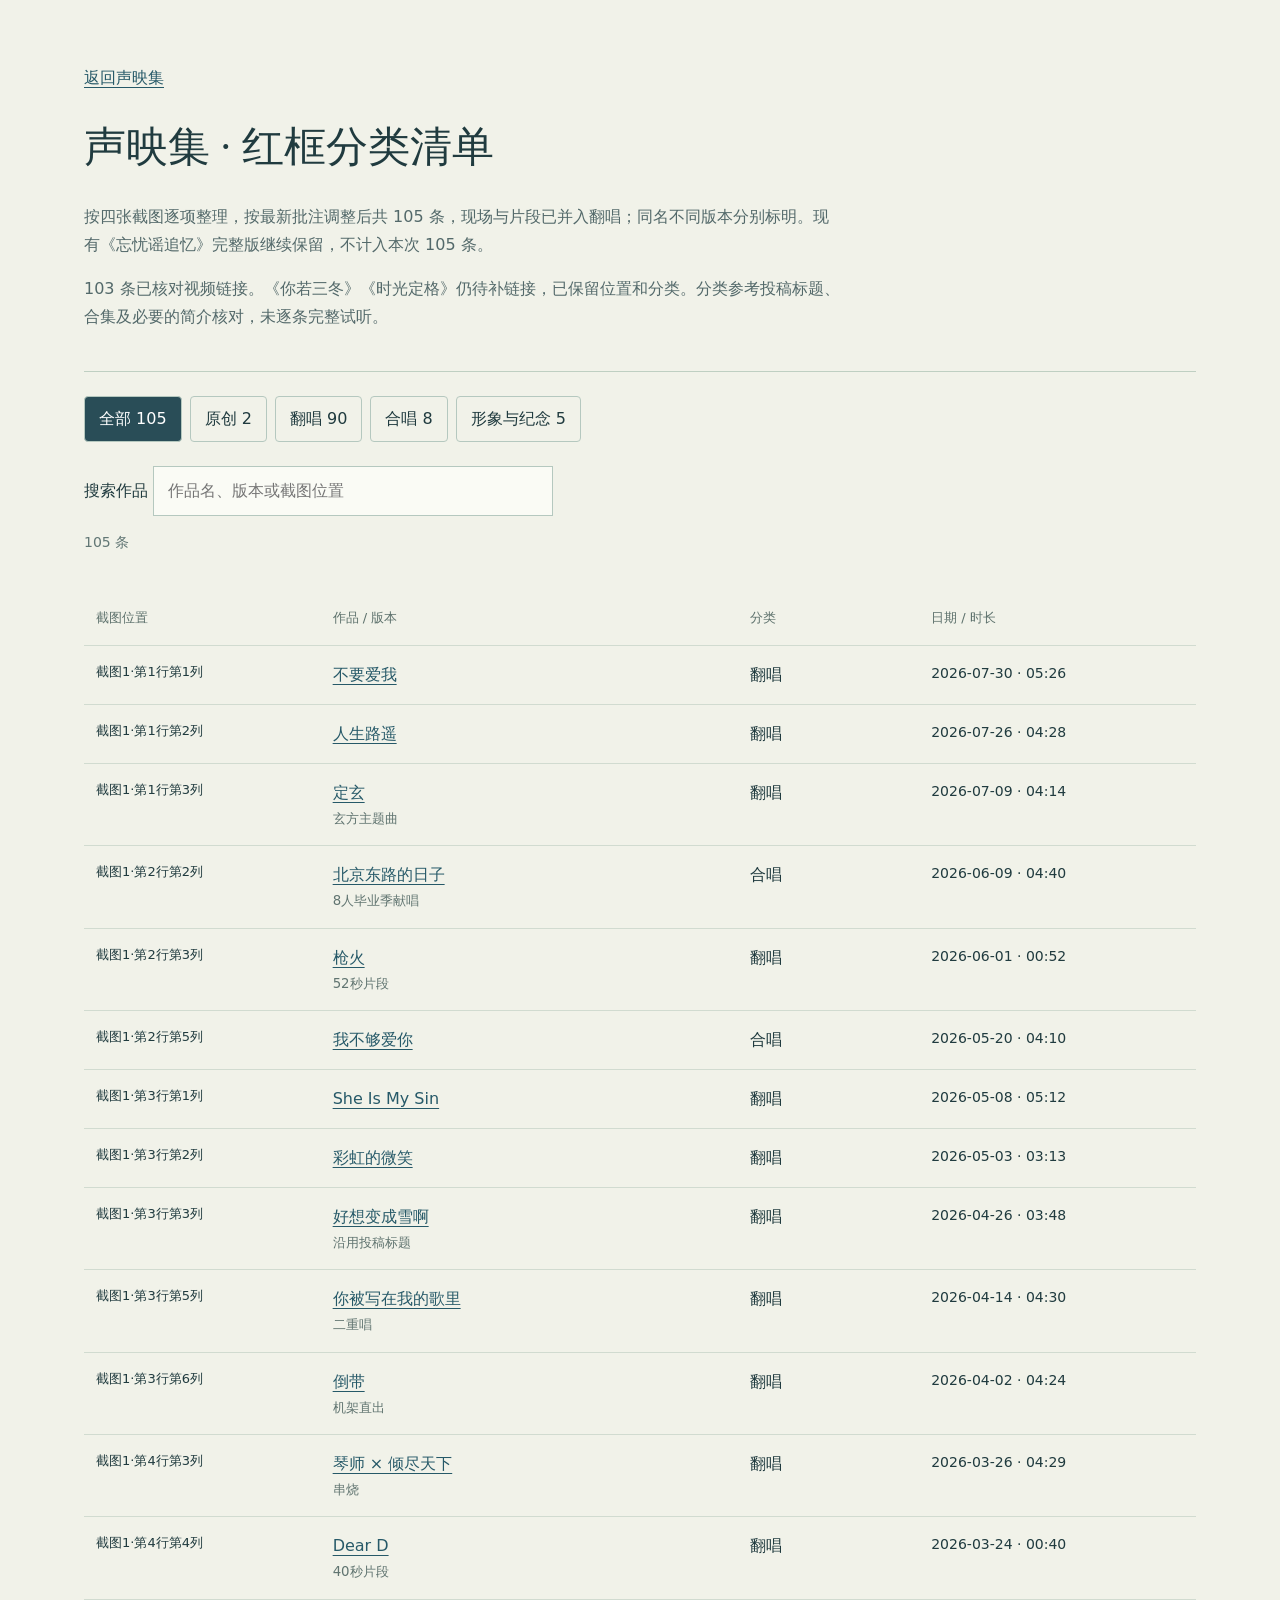
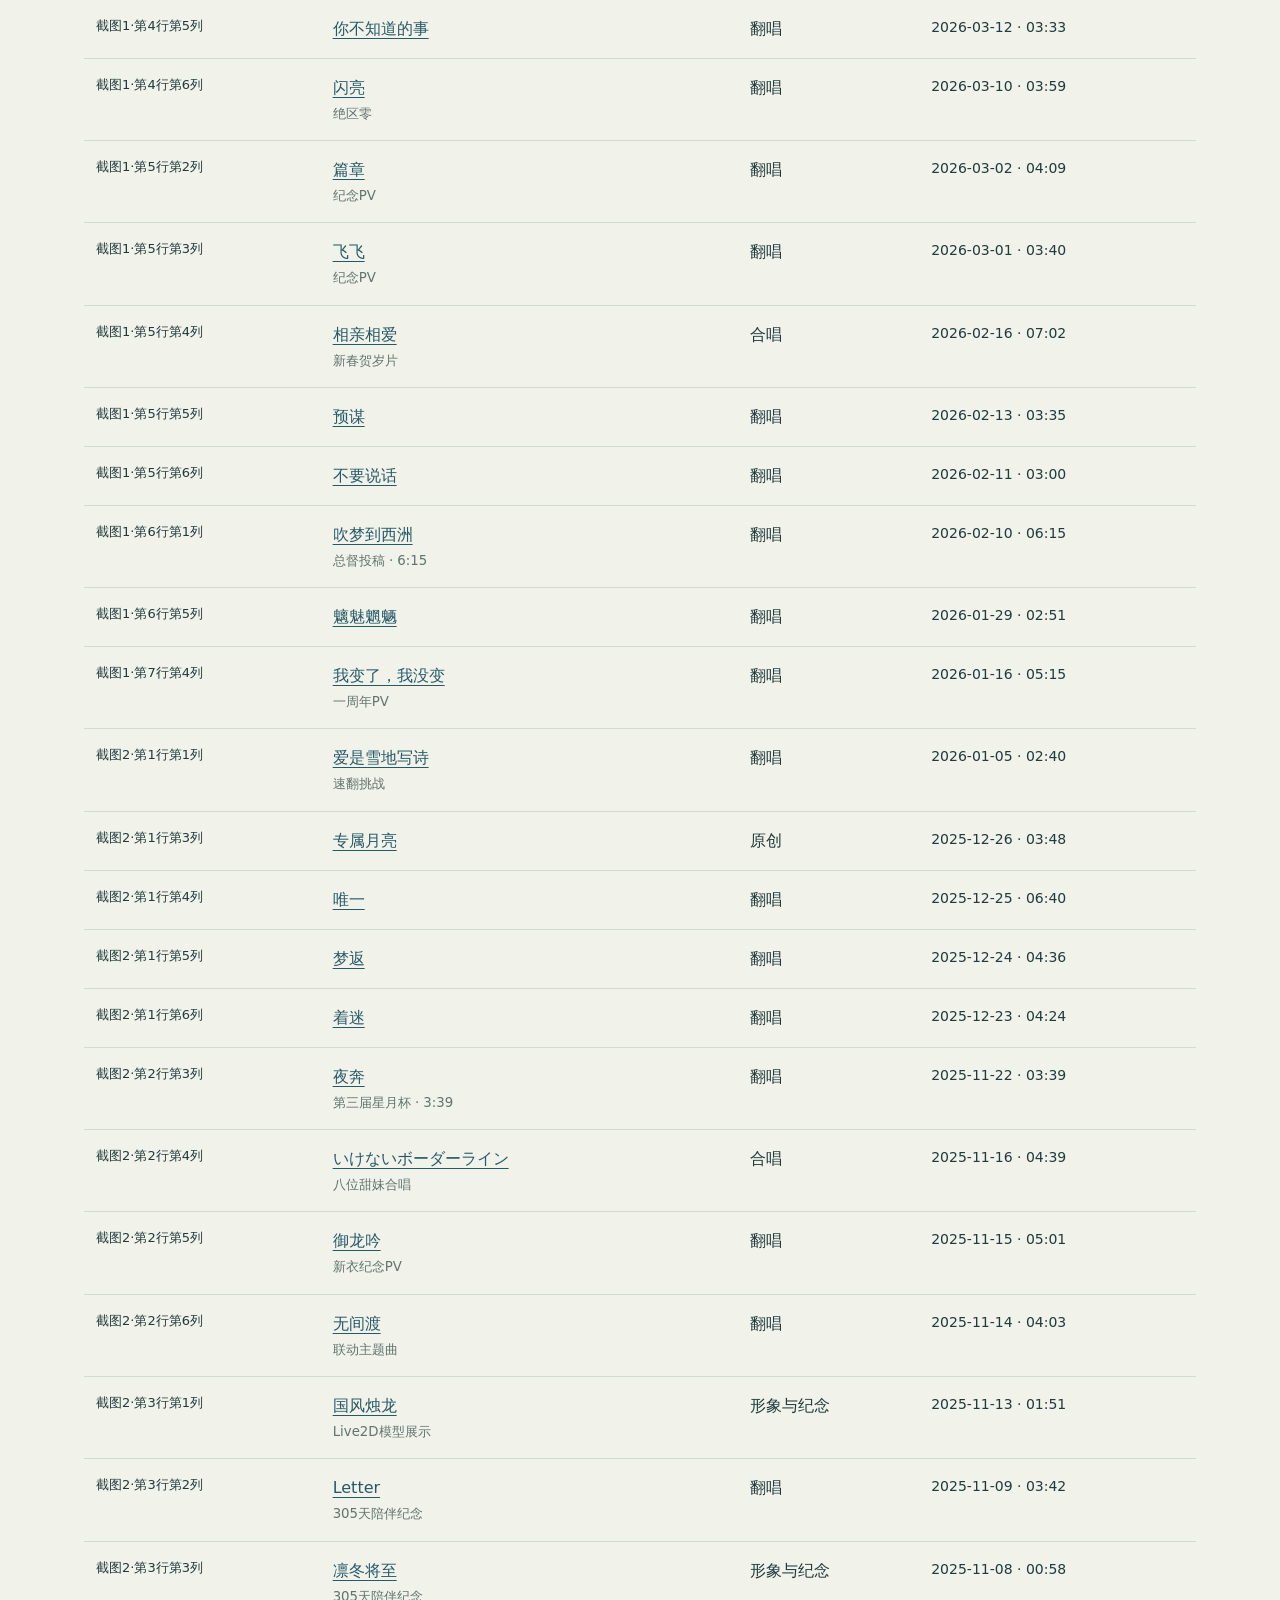
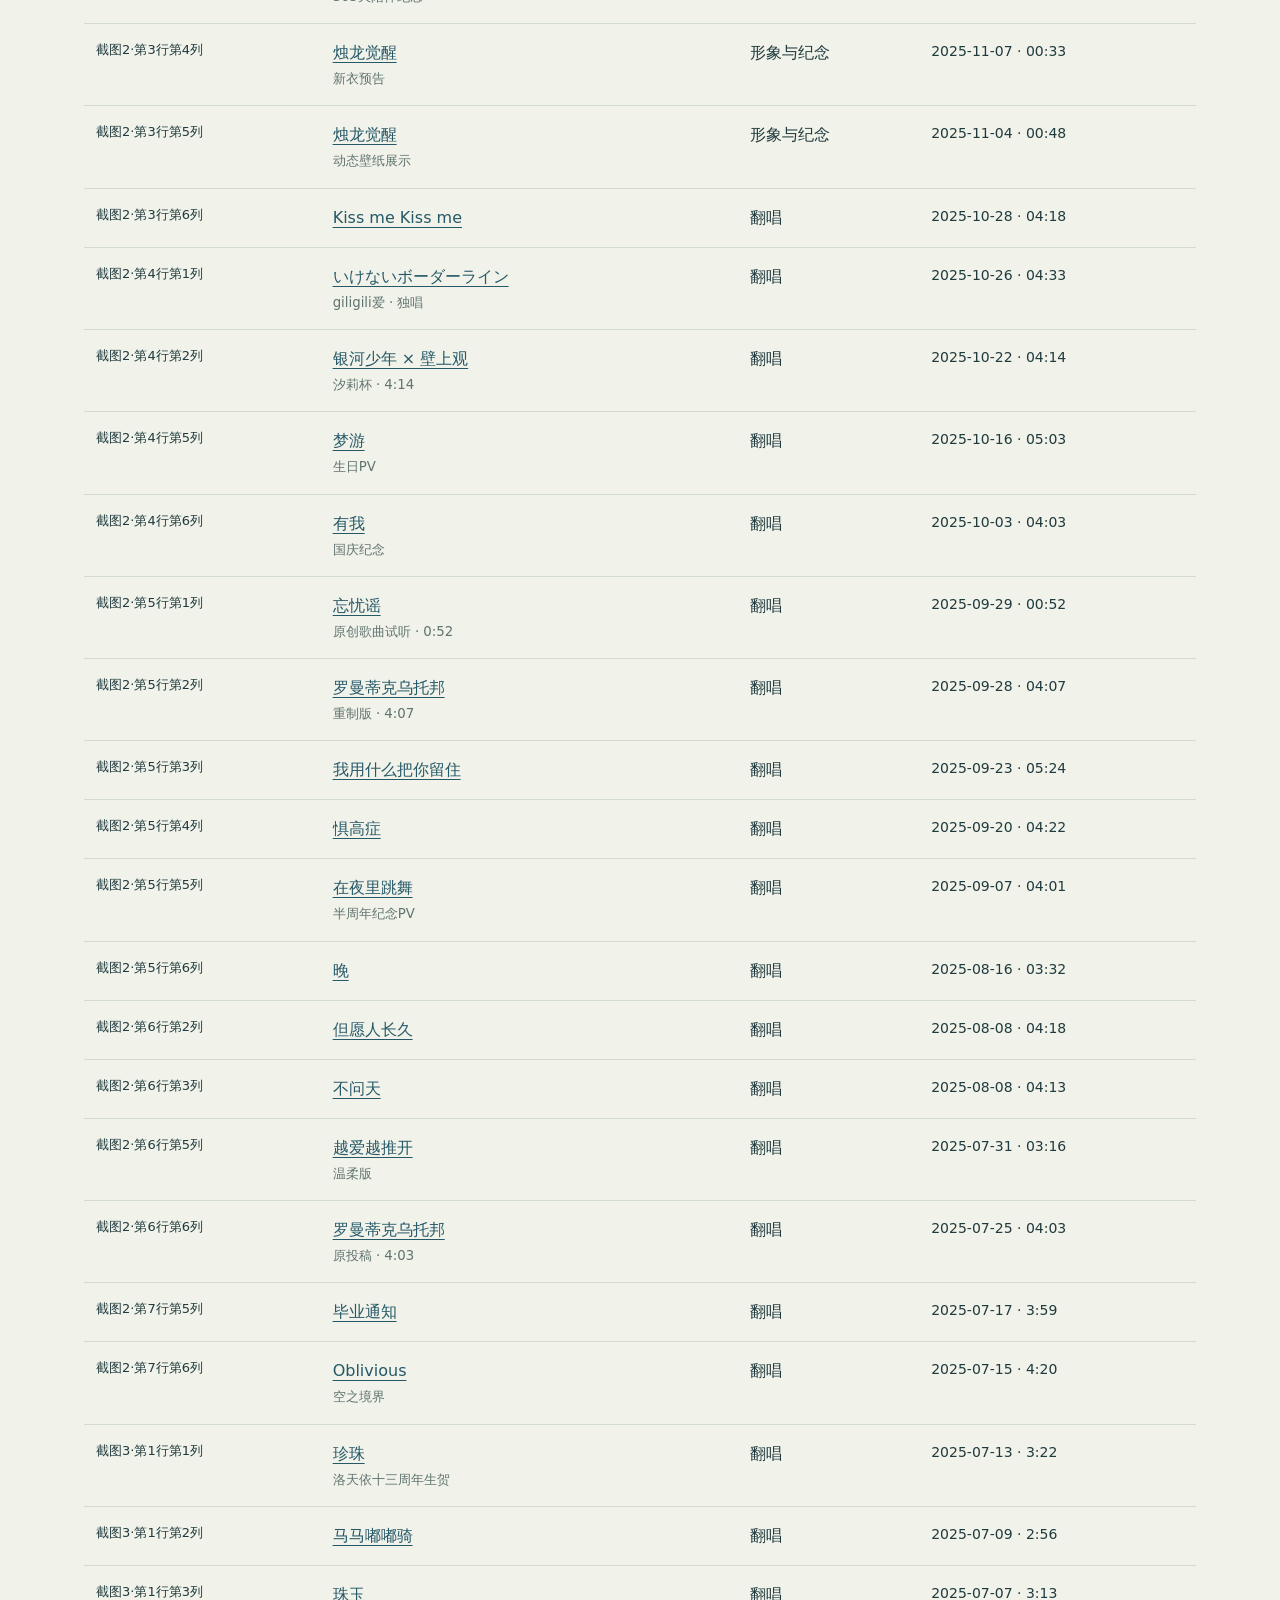
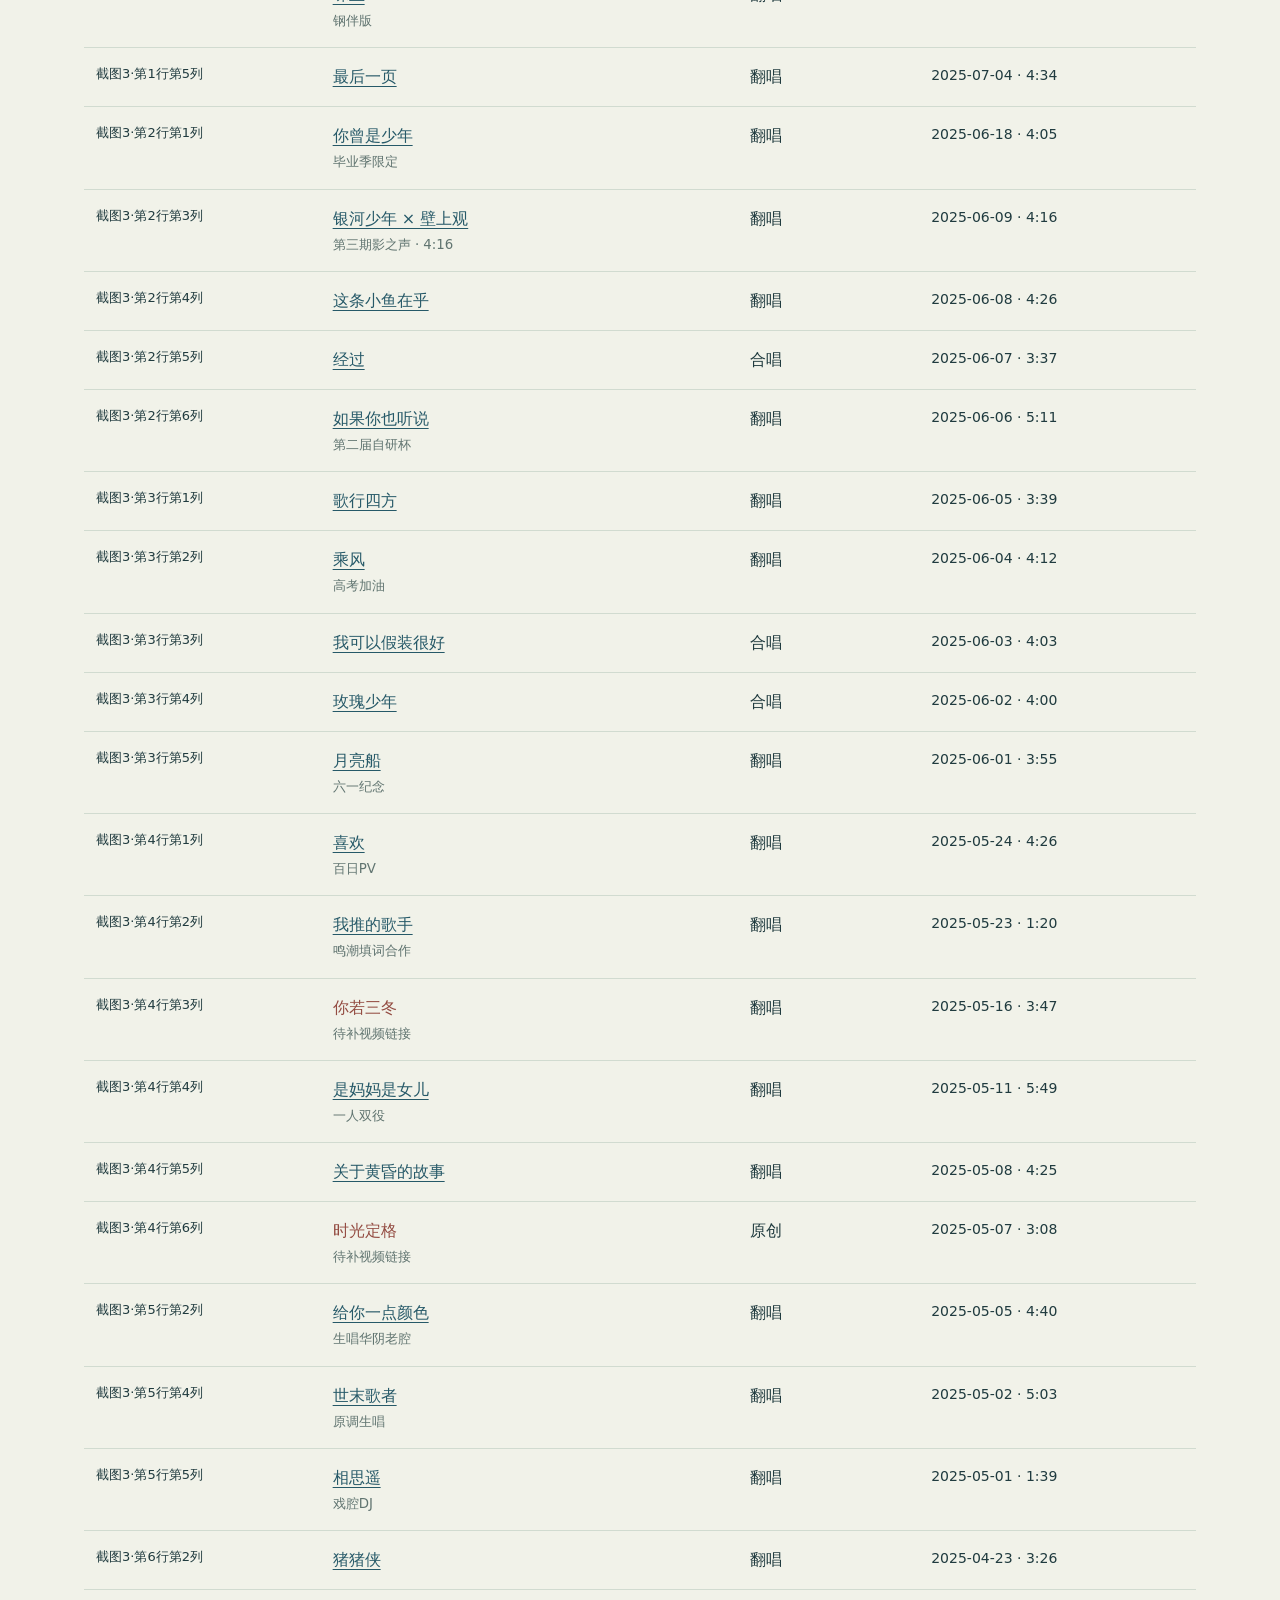
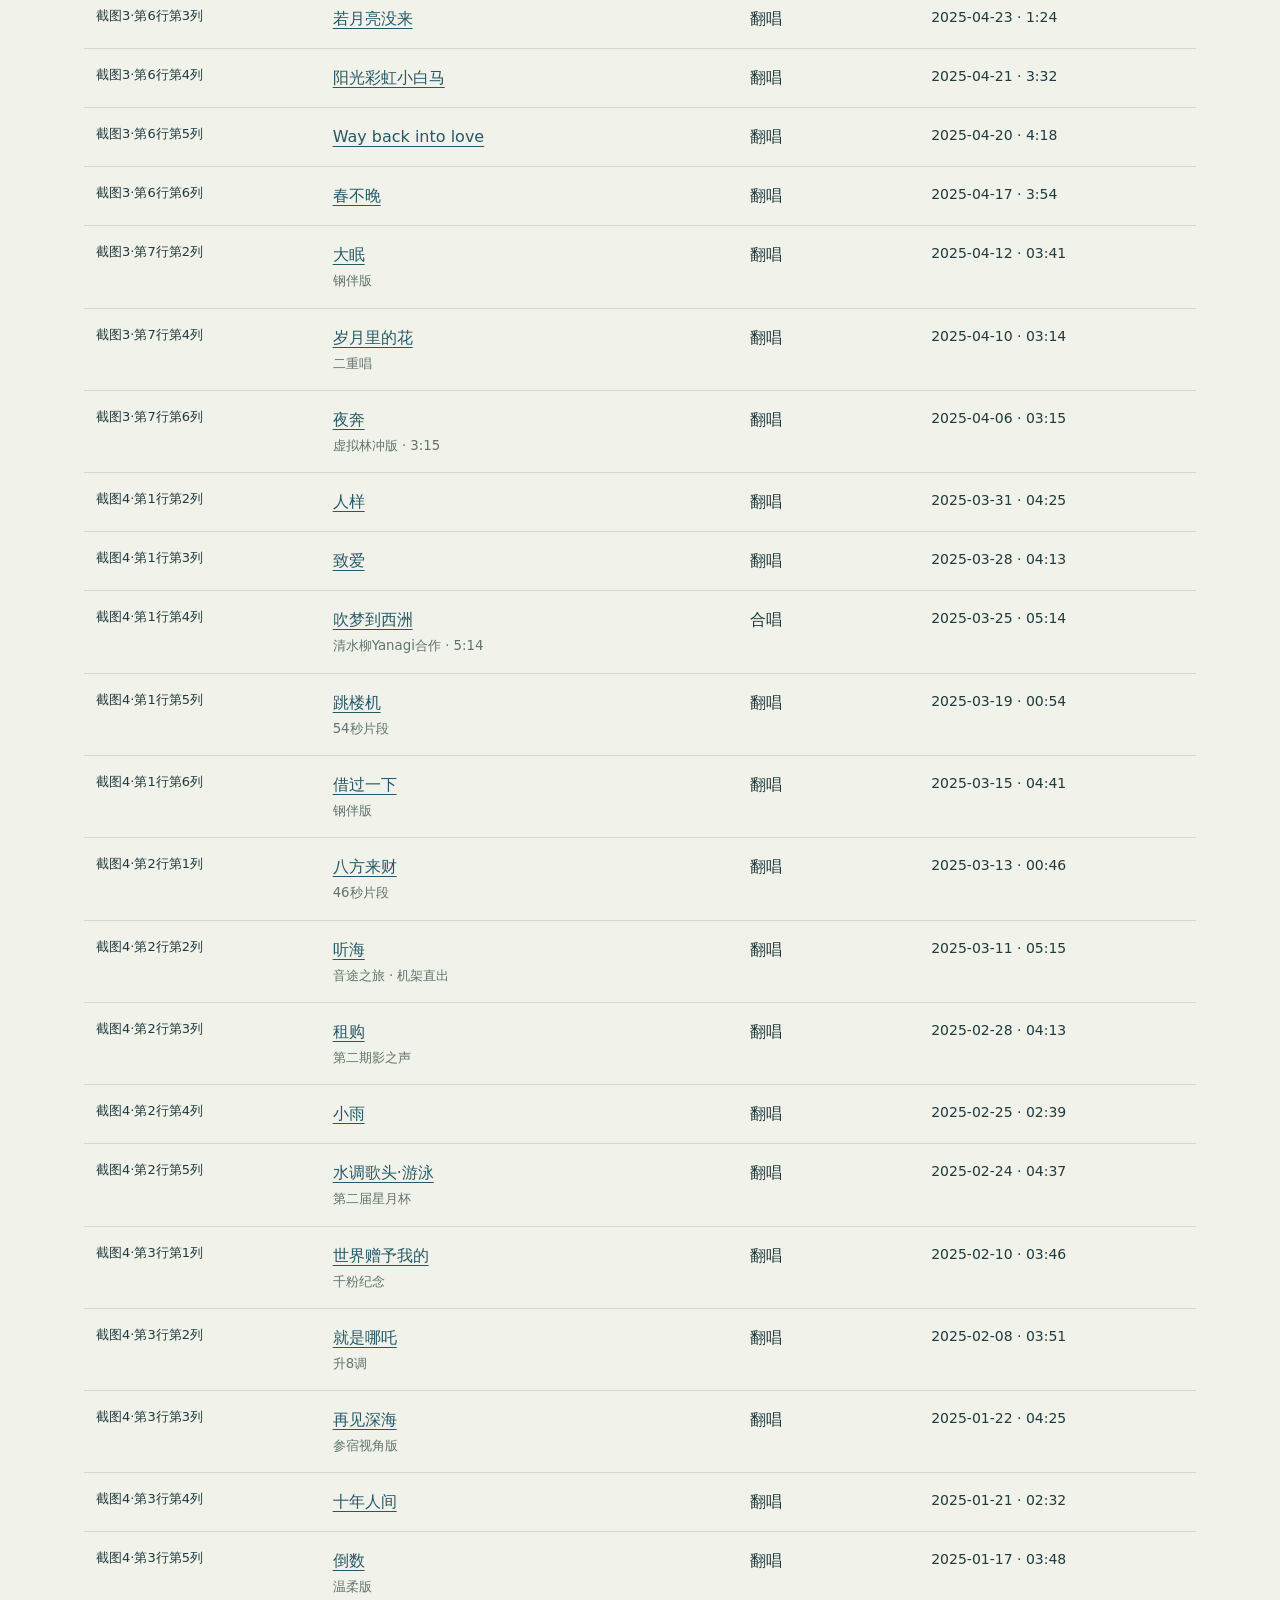
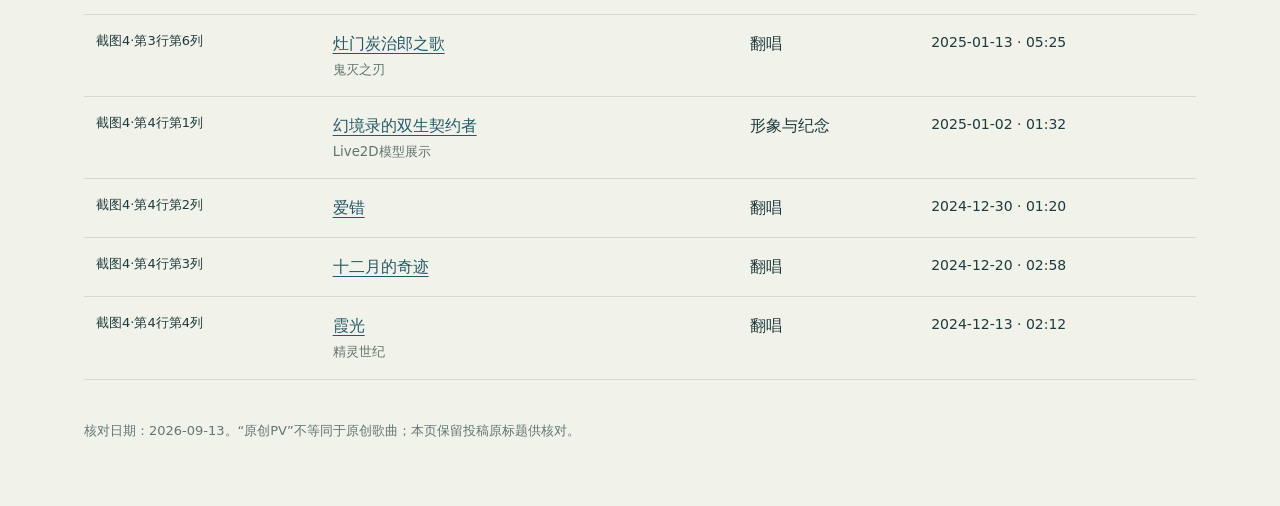
==== commit c8073c87: "Rebuild opening as fullscreen water transition and curate gallery" ====
--- a/submission-review.html
+++ b/submission-review.html
@@ -1,5 +1,5 @@
 <!doctype html><html lang="zh-CN"><meta charset="utf-8"><meta name="viewport" content="width=device-width,initial-scale=1"><title>声映集 · 红框分类清单</title><style>
 *{box-sizing:border-box}body{margin:0;background:#f1f2e9;color:#203b3f;font:16px/1.75 system-ui,sans-serif}main{max-width:1160px;margin:auto;padding:64px 24px}h1{font:42px/1.3 Georgia,'SimSun',serif}header{border-bottom:1px solid #bfcfc2;padding-bottom:24px}header p{max-width:760px;color:#53696a}a{color:#265968;text-underline-offset:4px}nav{display:flex;gap:8px;flex-wrap:wrap;margin:24px 0}button,input{font:inherit;color:inherit}button{border:1px solid #b5c8bf;background:transparent;border-radius:4px;padding:8px 14px;cursor:pointer}button[aria-pressed=true]{background:#294d57;color:white}input{padding:10px 14px;border:1px solid #b5c8bf;background:#fafbf5;width:min(100%,400px)}.table{overflow:auto}table{width:100%;border-collapse:collapse;margin-top:24px}th,td{text-align:left;padding:15px 12px;border-bottom:1px solid #d1dbd0;vertical-align:top}th{font-size:13px;color:#5d716c;font-weight:500}td small{display:block;color:#607470}td:first-child{min-width:136px;font-size:13px}td:nth-child(2){min-width:240px}td:last-child{white-space:nowrap;font-size:14px}.pending{color:#934b41}#count{font-size:14px;color:#627775}footer{margin-top:40px;font-size:13px;color:#627775}:focus-visible{outline:2px solid #496c81;outline-offset:3px}
-</style><main><header><a href="./#chapter-6">返回声映集</a><h1>声映集 · 红框分类清单</h1><p>按四张截图逐项整理，共 108 条。模型、预告、纪念视频及趣味切片均按红框保留；同名不同版本分别标明。现有《忘忧谣追忆》完整版继续保留，不计入本次 108 条。</p><p>106 条已核对视频链接。《你若三冬》《时光定格》仍待补链接，已保留位置和分类。分类参考投稿标题、合集及必要的简介核对，未逐条完整试听。</p></header><nav aria-label="内容分类" id="categories"></nav><label>搜索作品 <input id="search" type="search" placeholder="作品名、版本或截图位置"></label><p id="count" role="status"></p><div class="table"><table><thead><tr><th>截图位置</th><th>作品 / 版本</th><th>分类</th><th>日期 / 时长</th></tr></thead><tbody id="rows"></tbody></table></div><footer>核对日期：2026-09-13。“原创PV”不等同于原创歌曲；本页保留投稿原标题供核对。</footer></main><script>
-const data=[{"id": "selection-001", "position": 1, "source": "截图1·第1行第1列", "bvid": "BV1ku3463EMy", "songName": "不要爱我", "category": "翻唱", "version": "", "title": "【提督投稿】请雪雪梓\u003c不要爱我>", "date": "2026-07-30", "duration": 326, "durationText": "05:26", "owner": "希尔薇Sylvie", "url": "https://www.bilibili.com/video/BV1ku3463EMy/", "cover_source": "https://i2.hdslb.com/bfs/archive/822215ea7733dc9bce847e48af3d874581987505.jpg", "cover": "art/video-BV1ku3463EMy.webp", "status": "已核对链接"}, {"id": "selection-002", "position": 2, "source": "截图1·第1行第2列", "bvid": "BV1bB3768EBR", "songName": "人生路遥", "category": "翻唱", "version": "", "title": "人生路遥", "date": "2026-07-26", "duration": 268, "durationText": "04:28", "owner": "希尔薇Sylvie", "url": "https://www.bilibili.com/video/BV1bB3768EBR/", "cover_source": "https://i2.hdslb.com/bfs/archive/6c113c71dbe52e267f8b761b64eacf47eaa9d6eb.jpg", "cover": "art/video-BV1bB3768EBR.webp", "status": "已核对链接"}, {"id": "selection-003", "position": 3, "source": "截图1·第1行第3列", "bvid": "BV19aMH6uEvq", "songName": "定玄", "category": "翻唱", "version": "玄方主题曲", "title": "《定玄》玄方主题曲 | 我唱的真帅吧", "date": "2026-07-09", "duration": 254, "durationText": "04:14", "owner": "希尔薇Sylvie", "url": "https://www.bilibili.com/video/BV19aMH6uEvq/", "cover_source": "https://i2.hdslb.com/bfs/archive/0744e1ffeaacdec17e24cb7a24b72d98c0180878.jpg", "cover": "art/video-BV19aMH6uEvq.webp", "status": "已核对链接"}, {"id": "selection-008", "position": 8, "source": "截图1·第2行第2列", "bvid": "BV1vsE76REke", "songName": "北京东路的日子", "category": "合唱", "version": "8人毕业季献唱", "title": "我们毕业啦！青春永不散场！8人毕业季献唱【北京东路的日子】", "date": "2026-06-09", "duration": 280, "durationText": "04:40", "owner": "希尔薇Sylvie", "url": "https://www.bilibili.com/video/BV1vsE76REke/", "cover_source": "https://i2.hdslb.com/bfs/archive/e54f67bdac0553d257c180f556b51156d4f537da.jpg", "cover": "art/video-BV1vsE76REke.webp", "status": "已核对链接"}, {"id": "selection-009", "position": 9, "source": "截图1·第2行第3列", "bvid": "BV1mJVQ6tEQQ", "songName": "枪火", "category": "现场与片段", "version": "52秒片段", "title": "【枪火】B站，开门！你V姐回来了！！！", "date": "2026-06-01", "duration": 52, "durationText": "00:52", "owner": "希尔薇Sylvie", "url": "https://www.bilibili.com/video/BV1mJVQ6tEQQ/", "cover_source": "https://i2.hdslb.com/bfs/archive/256f2f674345969976e1d6abd88a03147496a5e9.jpg", "cover": "art/video-BV1mJVQ6tEQQ.webp", "status": "已核对链接"}, {"id": "selection-011", "position": 11, "source": "截图1·第2行第5列", "bvid": "BV1W6LB6WEkn", "songName": "我不够爱你", "category": "合唱", "version": "", "title": "我承认...我不够爱你💔", "date": "2026-05-20", "duration": 250, "durationText": "04:10", "owner": "希尔薇Sylvie", "url": "https://www.bilibili.com/video/BV1W6LB6WEkn/", "cover_source": "https://i2.hdslb.com/bfs/archive/8d7d65bde9d47f9aab47acccd91b9182e027d5d1.jpg", "cover": "art/video-BV1W6LB6WEkn.webp", "status": "已核对链接"}, {"id": "selection-013", "position": 13, "source": "截图1·第3行第1列", "bvid": "BV1VSdcBPEfT", "songName": "She Is My Sin", "category": "翻唱", "version": "", "title": "战歌起⚡《She Is My Sin》| 虽然我是唱民族的，但！战斗⚡", "date": "2026-05-08", "duration": 312, "durationText": "05:12", "owner": "希尔薇Sylvie", "url": "https://www.bilibili.com/video/BV1VSdcBPEfT/", "cover_source": "https://i2.hdslb.com/bfs/archive/8e389b138898ad76811f643390e3cce67d034292.jpg", "cover": "art/video-BV1VSdcBPEfT.webp", "status": "已核对链接"}, {"id": "selection-014", "position": 14, "source": "截图1·第3行第2列", "bvid": "BV1LTRKB5Egy", "songName": "彩虹的微笑", "category": "翻唱", "version": "", "title": "天空是绵绵的糖♥", "date": "2026-05-03", "duration": 193, "durationText": "03:13", "owner": "希尔薇Sylvie", "url": "https://www.bilibili.com/video/BV1LTRKB5Egy/", "cover_source": "https://i2.hdslb.com/bfs/archive/6c7f4b91bf4270cd32f52f888d49d2a6b673f506.jpg", "cover": "art/video-BV1LTRKB5Egy.webp", "status": "已核对链接"}, {"id": "selection-015", "position": 15, "source": "截图1·第3行第3列", "bvid": "BV1ihodBZEXU", "songName": "好想变成雪啊", "category": "翻唱", "version": "沿用投稿标题", "title": "好想变成雪啊...这样...就可以落在先生肩上了", "date": "2026-04-26", "duration": 228, "durationText": "03:48", "owner": "希尔薇Sylvie", "url": "https://www.bilibili.com/video/BV1ihodBZEXU/", "cover_source": "https://i2.hdslb.com/bfs/archive/5cb3f17c9fc01188f66081c8e06c0e2f98582633.jpg", "cover": "art/video-BV1ihodBZEXU.webp", "status": "已核对链接"}, {"id": "selection-017", "position": 17, "source": "截图1·第3行第5列", "bvid": "BV1RLQvBSEu9", "songName": "你被写在我的歌里", "category": "翻唱", "version": "二重唱", "title": "【翻唱】《你被写在我的歌里》|我们被写在彼此心里爱呀。", "date": "2026-04-14", "duration": 270, "durationText": "04:30", "owner": "希尔薇Sylvie", "url": "https://www.bilibili.com/video/BV1RLQvBSEu9/", "cover_source": "https://i2.hdslb.com/bfs/archive/5ffc14b8f94f28291c5ca411b505816798409936.jpg", "cover": "art/video-BV1RLQvBSEu9.webp", "status": "已核对链接"}, {"id": "selection-018", "position": 18, "source": "截图1·第3行第6列", "bvid": "BV1zZ9JBXEFQ", "songName": "倒带", "category": "现场与片段", "version": "机架直出", "title": "【机架直出】《倒带》终于看开爱回不来", "date": "2026-04-02", "duration": 264, "durationText": "04:24", "owner": "希尔薇Sylvie", "url": "https://www.bilibili.com/video/BV1zZ9JBXEFQ/", "cover_source": "https://i2.hdslb.com/bfs/archive/16f7e899c4b257c3bbe00d566f35159686e2a270.jpg", "cover": "art/video-BV1zZ9JBXEFQ.webp", "status": "已核对链接"}, {"id": "selection-021", "position": 21, "source": "截图1·第4行第3列", "bvid": "BV1qMXEB5Eeh", "songName": "琴师 × 倾尽天下", "category": "翻唱", "version": "串烧", "title": "【古风翻唱】是谁2026了还在唱«琴师+倾尽天下»", "date": "2026-03-26", "duration": 269, "durationText": "04:29", "owner": "希尔薇Sylvie", "url": "https://www.bilibili.com/video/BV1qMXEB5Eeh/", "cover_source": "https://i2.hdslb.com/bfs/archive/fc3d0ac5c4ba90ee513e62512cba44768c6b0d07.jpg", "cover": "art/video-BV1qMXEB5Eeh.webp", "status": "已核对链接"}, {"id": "selection-022", "position": 22, "source": "截图1·第4行第4列", "bvid": "BV169QzBgEgQ", "songName": "Dear D", "category": "现场与片段", "version": "40秒片段", "title": "妈妈级别 | 《Dear D》“亲爱滴没关系，永远永远在一起。”", "date": "2026-03-24", "duration": 40, "durationText": "00:40", "owner": "希尔薇Sylvie", "url": "https://www.bilibili.com/video/BV169QzBgEgQ/", "cover_source": "https://i2.hdslb.com/bfs/archive/f3c5bbaad0e191a88bb16373c0420d6f134eac3b.jpg", "cover": "art/video-BV169QzBgEgQ.webp", "status": "已核对链接"}, {"id": "selection-023", "position": 23, "source": "截图1·第4行第5列", "bvid": "BV1wMwAzaEKz", "songName": "你不知道的事", "category": "翻唱", "version": "", "title": "[希尔薇Sylvie]你不知道的事", "date": "2026-03-12", "duration": 213, "durationText": "03:33", "owner": "希尔薇Sylvie", "url": "https://www.bilibili.com/video/BV1wMwAzaEKz/", "cover_source": "https://i2.hdslb.com/bfs/archive/37f961678f79c5f352cec08f2fc4118f3056d159.jpg", "cover": "art/video-BV1wMwAzaEKz.webp", "status": "已核对链接"}, {"id": "selection-024", "position": 24, "source": "截图1·第4行第6列", "bvid": "BV1cEP9z1EKV", "songName": "闪亮", "category": "翻唱", "version": "绝区零", "title": "《绝区零》大胆翻唱耀嘉音 | 名为「闪亮」的奇迹to鱼甘猫猫", "date": "2026-03-10", "duration": 239, "durationText": "03:59", "owner": "希尔薇Sylvie", "url": "https://www.bilibili.com/video/BV1cEP9z1EKV/", "cover_source": "https://i2.hdslb.com/bfs/archive/8727f77b1a267113f3271e1a424637038f011a84.jpg", "cover": "art/video-BV1cEP9z1EKV.webp", "status": "已核对链接"}, {"id": "selection-026", "position": 26, "source": "截图1·第5行第2列", "bvid": "BV1LePGzpEiw", "songName": "篇章", "category": "翻唱", "version": "纪念PV", "title": "【提督投稿】《篇章》—谢谢你与我作伴。| 原创PV付", "date": "2026-03-02", "duration": 249, "durationText": "04:09", "owner": "希尔薇Sylvie", "url": "https://www.bilibili.com/video/BV1LePGzpEiw/", "cover_source": "https://i2.hdslb.com/bfs/archive/9dd91eb244654e5912671028c482edacefc81b5a.jpg", "cover": "art/video-BV1LePGzpEiw.webp", "status": "已核对链接"}, {"id": "selection-027", "position": 27, "source": "截图1·第5行第3列", "bvid": "BV186AizkEqq", "songName": "飞飞", "category": "翻唱", "version": "纪念PV", "title": "【提督投稿】《飞飞》就我们俩长不大。| 原创PV付", "date": "2026-03-01", "duration": 220, "durationText": "03:40", "owner": "希尔薇Sylvie", "url": "https://www.bilibili.com/video/BV186AizkEqq/", "cover_source": "https://i2.hdslb.com/bfs/archive/fb1d5a357f10f5bfb49bc8648af957f7adc9003f.jpg", "cover": "art/video-BV186AizkEqq.webp", "status": "已核对链接"}, {"id": "selection-028", "position": 28, "source": "截图1·第5行第4列", "bvid": "BV1UsZ4BPEhp", "songName": "相亲相爱", "category": "合唱", "version": "新春贺岁片", "title": "『相亲相爱』丨新春贺岁片", "date": "2026-02-16", "duration": 422, "durationText": "07:02", "owner": "希尔薇Sylvie", "url": "https://www.bilibili.com/video/BV1UsZ4BPEhp/", "cover_source": "https://i2.hdslb.com/bfs/archive/04c2ed80ab93da2e807e24adb0c5b1476bb70f44.jpg", "cover": "art/video-BV1UsZ4BPEhp.webp", "status": "已核对链接"}, {"id": "selection-029", "position": 29, "source": "截图1·第5行第5列", "bvid": "BV16ecnzCEvU", "songName": "预谋", "category": "翻唱", "version": "", "title": "情人节了，我有件事《预谋》很久了，我们............分手吧。", "date": "2026-02-13", "duration": 215, "durationText": "03:35", "owner": "希尔薇Sylvie", "url": "https://www.bilibili.com/video/BV16ecnzCEvU/", "cover_source": "https://i2.hdslb.com/bfs/archive/078376a7b1ca1a26ce70aa45c48ba6e1ab0a6111.jpg", "cover": "art/video-BV16ecnzCEvU.webp", "status": "已核对链接"}, {"id": "selection-030", "position": 30, "source": "截图1·第5行第6列", "bvid": "BV1Qpc4zLEP3", "songName": "不要说话", "category": "翻唱", "version": "", "title": "【翻唱】《不要说话》-开痛🌧to 是啊兮啊", "date": "2026-02-11", "duration": 180, "durationText": "03:00", "owner": "希尔薇Sylvie", "url": "https://www.bilibili.com/video/BV1Qpc4zLEP3/", "cover_source": "https://i2.hdslb.com/bfs/archive/33e797f0915c1bd9247bf9f82ea620b12e1a8c39.jpg", "cover": "art/video-BV1Qpc4zLEP3.webp", "status": "已核对链接"}, {"id": "selection-031", "position": 31, "source": "截图1·第6行第1列", "bvid": "BV1JJFSzXEpU", "songName": "吹梦到西洲", "category": "翻唱", "version": "总督投稿 · 6:15", "title": "【总督投稿】吹梦到西洲to百合子 | PV付", "date": "2026-02-10", "duration": 375, "durationText": "06:15", "owner": "希尔薇Sylvie", "url": "https://www.bilibili.com/video/BV1JJFSzXEpU/", "cover_source": "https://i2.hdslb.com/bfs/archive/cc78425ceb4da8099dce69613395ac86be2c6461.jpg", "cover": "art/video-BV1JJFSzXEpU.webp", "status": "已核对链接"}, {"id": "selection-035", "position": 35, "source": "截图1·第6行第5列", "bvid": "BV1YT6wBoEus", "songName": "魑魅魍魉", "category": "翻唱", "version": "", "title": "《魑魅魍魉》求神拜佛 I 红蓝切换【神性翻唱】to 喵喵小月", "date": "2026-01-29", "duration": 171, "durationText": "02:51", "owner": "希尔薇Sylvie", "url": "https://www.bilibili.com/video/BV1YT6wBoEus/", "cover_source": "https://i2.hdslb.com/bfs/archive/07b399344b5a52af8b8af2974e7e49cf619f6987.jpg", "cover": "art/video-BV1YT6wBoEus.webp", "status": "已核对链接"}, {"id": "selection-040", "position": 40, "source": "截图1·第7行第4列", "bvid": "BV1X3rkBgEAd", "songName": "我变了，我没变", "category": "翻唱", "version": "一周年PV", "title": "【一周年PV】《我变了，我没变》—当回忆久远初心始现。", "date": "2026-01-16", "duration": 315, "durationText": "05:15", "owner": "希尔薇Sylvie", "url": "https://www.bilibili.com/video/BV1X3rkBgEAd/", "cover_source": "https://i2.hdslb.com/bfs/archive/c767c9b9fd4f2ebde5ea15002349b0f01054c605.jpg", "cover": "art/video-BV1X3rkBgEAd.webp", "status": "已核对链接"}, {"id": "selection-043", "position": 43, "source": "截图2·第1行第1列", "bvid": "BV1xBibB2Ein", "songName": "爱是雪地写诗", "category": "翻唱", "version": "速翻挑战", "title": "【速翻挑战】《爱是雪地写诗》边写边消失to薛楽", "date": "2026-01-05", "duration": 160, "durationText": "02:40", "owner": "希尔薇Sylvie", "url": "https://www.bilibili.com/video/BV1xBibB2Ein/", "cover_source": "https://i2.hdslb.com/bfs/archive/fc9bd8fa30de64c4337bd11c81ef9fb4c5fc2c69.jpg", "cover": "art/video-BV1xBibB2Ein.webp", "status": "已核对链接"}, {"id": "selection-045", "position": 45, "source": "截图2·第1行第3列", "bvid": "BV1Y3BZByE8T", "songName": "专属月亮", "category": "原创", "version": "", "title": "【原创曲】专属月亮—致我的粉丝", "date": "2025-12-26", "duration": 228, "durationText": "03:48", "owner": "希尔薇Sylvie", "url": "https://www.bilibili.com/video/BV1Y3BZByE8T/", "cover_source": "https://i2.hdslb.com/bfs/archive/1c5f614aaf01b649d4c6371b7cb7785fe495dcb9.jpg", "cover": "art/video-BV1Y3BZByE8T.webp", "status": "已核对链接"}, {"id": "selection-046", "position": 46, "source": "截图2·第1行第4列", "bvid": "BV1xAB1BaEzN", "songName": "唯一", "category": "翻唱", "version": "", "title": "【翻唱《唯一》】这真的不是歌切嘛？最后有晚安kkm", "date": "2025-12-25", "duration": 400, "durationText": "06:40", "owner": "希尔薇Sylvie", "url": "https://www.bilibili.com/video/BV1xAB1BaEzN/", "cover_source": "https://i2.hdslb.com/bfs/archive/2acee662721007b6d795f7360848e81c372e0127.jpg", "cover": "art/video-BV1xAB1BaEzN.webp", "status": "已核对链接"}, {"id": "selection-047", "position": 47, "source": "截图2·第1行第5列", "bvid": "BV1yLB7BSEfB", "songName": "梦返", "category": "翻唱", "version": "", "title": "【翻唱】《梦返》你拥抱着我就挣脱。to顺雨", "date": "2025-12-24", "duration": 276, "durationText": "04:36", "owner": "希尔薇Sylvie", "url": "https://www.bilibili.com/video/BV1yLB7BSEfB/", "cover_source": "https://i2.hdslb.com/bfs/archive/1181d2e7a105b73486d49411b737860f5abe29e2.jpg", "cover": "art/video-BV1yLB7BSEfB.webp", "status": "已核对链接"}, {"id": "selection-048", "position": 48, "source": "截图2·第1行第6列", "bvid": "BV16tBMBSEaE", "songName": "着迷", "category": "翻唱", "version": "", "title": "你一定也在为我《着迷》吧！to 黑听老师", "date": "2025-12-23", "duration": 264, "durationText": "04:24", "owner": "希尔薇Sylvie", "url": "https://www.bilibili.com/video/BV16tBMBSEaE/", "cover_source": "https://i2.hdslb.com/bfs/archive/fbb3237bbd9437355de5d44d7c31904cf7f129b9.jpg", "cover": "art/video-BV16tBMBSEaE.webp", "status": "已核对链接"}, {"id": "selection-051", "position": 51, "source": "截图2·第2行第3列", "bvid": "BV1rBUWBsE2J", "songName": "夜奔", "category": "现场与片段", "version": "第三届星月杯 · 3:39", "title": "【第三届星月杯】海选投稿《夜奔》—机架直出（魔法期战士+DDL大王）", "date": "2025-11-22", "duration": 219, "durationText": "03:39", "owner": "希尔薇Sylvie", "url": "https://www.bilibili.com/video/BV1rBUWBsE2J/", "cover_source": "https://i2.hdslb.com/bfs/archive/84f95e4cd595bcb5d3a0e8626deb09298822004f.jpg", "cover": "art/video-BV1rBUWBsE2J.webp", "status": "已核对链接"}, {"id": "selection-052", "position": 52, "source": "截图2·第2行第4列", "bvid": "BV1K1C2BnEe1", "songName": "いけないボーダーライン", "category": "合唱", "version": "八位甜妹合唱", "title": "是谁的青春DNA动了？八位甜妹合唱《いけないボーダーライン》，满满回忆杀～", "date": "2025-11-16", "duration": 279, "durationText": "04:39", "owner": "希尔薇Sylvie", "url": "https://www.bilibili.com/video/BV1K1C2BnEe1/", "cover_source": "https://i2.hdslb.com/bfs/archive/8a8c72d27fc8f297c30cfe082f66736442093d6d.jpg", "cover": "art/video-BV1K1C2BnEe1.webp", "status": "已核对链接"}, {"id": "selection-053", "position": 53, "source": "截图2·第2行第5列", "bvid": "BV19QCVBTEfs", "songName": "御龙吟", "category": "翻唱", "version": "新衣纪念PV", "title": "【原创PV】《御龙吟》--新衣纪念", "date": "2025-11-15", "duration": 301, "durationText": "05:01", "owner": "希尔薇Sylvie", "url": "https://www.bilibili.com/video/BV19QCVBTEfs/", "cover_source": "https://i2.hdslb.com/bfs/archive/2e287a427f14699c5755669d267e4073ffded500.jpg", "cover": "art/video-BV19QCVBTEfs.webp", "status": "已核对链接"}, {"id": "selection-054", "position": 54, "source": "截图2·第2行第6列", "bvid": "BV1nACKBoESW", "songName": "无间渡", "category": "翻唱", "version": "联动主题曲", "title": "《无间渡》｜《永劫无间》X《盗墓笔记》联动主题曲", "date": "2025-11-14", "duration": 243, "durationText": "04:03", "owner": "希尔薇Sylvie", "url": "https://www.bilibili.com/video/BV1nACKBoESW/", "cover_source": "https://i2.hdslb.com/bfs/archive/c7dca6a414ba985472026a035dec86e671cf8255.jpg", "cover": "art/video-BV1nACKBoESW.webp", "status": "已核对链接"}, {"id": "selection-055", "position": 55, "source": "截图2·第3行第1列", "bvid": "BV1rRCHBTEMd", "songName": "国风烛龙", "category": "形象与纪念", "version": "Live2D模型展示", "title": "【Live2D模型展示】国风烛龙—开眼为昼、闭眼为夜。", "date": "2025-11-13", "duration": 111, "durationText": "01:51", "owner": "希尔薇Sylvie", "url": "https://www.bilibili.com/video/BV1rRCHBTEMd/", "cover_source": "https://i2.hdslb.com/bfs/archive/65defaa6d8bc65d39fa9ece9f3f71cdf7c1802bb.jpg", "cover": "art/video-BV1rRCHBTEMd.webp", "status": "已核对链接"}, {"id": "selection-056", "position": 56, "source": "截图2·第3行第2列", "bvid": "BV1VV2FBqEd8", "songName": "Letter", "category": "翻唱", "version": "305天陪伴纪念", "title": "【Letter】305天的陪伴，西方龙任务圆满结束，接下来是东方龙为大家直播啦！", "date": "2025-11-09", "duration": 222, "durationText": "03:42", "owner": "希尔薇Sylvie", "url": "https://www.bilibili.com/video/BV1VV2FBqEd8/", "cover_source": "https://i2.hdslb.com/bfs/archive/bd316ae95e67f4c5d8e35bd976e246dfe4027fee.jpg", "cover": "art/video-BV1VV2FBqEd8.webp", "status": "已核对链接"}, {"id": "selection-057", "position": 57, "source": "截图2·第3行第3列", "bvid": "BV1ao1xBuE7A", "songName": "凛冬将至", "category": "形象与纪念", "version": "305天陪伴纪念", "title": "【凛冬将至】305天的陪伴，VCHAT永不遗忘。1.0快乐下班啦！！！", "date": "2025-11-08", "duration": 58, "durationText": "00:58", "owner": "希尔薇Sylvie", "url": "https://www.bilibili.com/video/BV1ao1xBuE7A/", "cover_source": "https://i2.hdslb.com/bfs/archive/9f5d530bff35db850e4441ec0865a908058d3e4f.jpg", "cover": "art/video-BV1ao1xBuE7A.webp", "status": "已核对链接"}, {"id": "selection-058", "position": 58, "source": "截图2·第3行第4列", "bvid": "BV1zt2AB9E79", "songName": "烛龙觉醒", "category": "形象与纪念", "version": "新衣预告", "title": "【新衣预告】新衣回-凛冬将至 烛龙觉醒", "date": "2025-11-07", "duration": 33, "durationText": "00:33", "owner": "希尔薇Sylvie", "url": "https://www.bilibili.com/video/BV1zt2AB9E79/", "cover_source": "https://i2.hdslb.com/bfs/archive/4540922e45c23ded624fa86820b889d0a3f98135.jpg", "cover": "art/video-BV1zt2AB9E79.webp", "status": "已核对链接"}, {"id": "selection-059", "position": 59, "source": "截图2·第3行第5列", "bvid": "BV1tv1CB7ESV", "songName": "烛龙觉醒", "category": "形象与纪念", "version": "动态壁纸展示", "title": "【动态壁纸展示】新衣回·烛龙觉醒倒计时3天", "date": "2025-11-04", "duration": 48, "durationText": "00:48", "owner": "希尔薇Sylvie", "url": "https://www.bilibili.com/video/BV1tv1CB7ESV/", "cover_source": "https://i2.hdslb.com/bfs/archive/058fa9460de59c99c3e46541fb9c1cd762128014.jpg", "cover": "art/video-BV1tv1CB7ESV.webp", "status": "已核对链接"}, {"id": "selection-060", "position": 60, "source": "截图2·第3行第6列", "bvid": "BV1CSyzBtEW2", "songName": "Kiss me Kiss me", "category": "翻唱", "version": "", "title": "💕快来亲嘴，嘴慢无 | Kiss me Kiss me💏别看它小众，但它好听啊", "date": "2025-10-28", "duration": 258, "durationText": "04:18", "owner": "希尔薇Sylvie", "url": "https://www.bilibili.com/video/BV1CSyzBtEW2/", "cover_source": "https://i2.hdslb.com/bfs/archive/466d0f7ac6ad9e1bc9a447609e5d876cb6d79168.jpg", "cover": "art/video-BV1CSyzBtEW2.webp", "status": "已核对链接"}, {"id": "selection-061", "position": 61, "source": "截图2·第4行第1列", "bvid": "BV1XXxFzTEvr", "songName": "いけないボーダーライン", "category": "翻唱", "version": "giligili爱 · 独唱", "title": "自带空耳のgiligili爱！听了以后根本停不下来！", "date": "2025-10-26", "duration": 273, "durationText": "04:33", "owner": "希尔薇Sylvie", "url": "https://www.bilibili.com/video/BV1XXxFzTEvr/", "cover_source": "https://i2.hdslb.com/bfs/archive/ab5bf819c4e28fc0336e9aa56599d8f6b1bb1c31.jpg", "cover": "art/video-BV1XXxFzTEvr.webp", "status": "已核对链接"}, {"id": "selection-062", "position": 62, "source": "截图2·第4行第2列", "bvid": "BV1jVsazcEQL", "songName": "银河少年 × 壁上观", "category": "现场与片段", "version": "汐莉杯 · 4:14", "title": "【汐莉杯】《银河少年》和《壁上观》&右边的龙是谁呢？", "date": "2025-10-22", "duration": 254, "durationText": "04:14", "owner": "希尔薇Sylvie", "url": "https://www.bilibili.com/video/BV1jVsazcEQL/", "cover_source": "https://i2.hdslb.com/bfs/archive/20f6e1fcf8aa38ede1b1e3c8bc83fed29b5f977f.jpg", "cover": "art/video-BV1jVsazcEQL.webp", "status": "已核对链接"}, {"id": "selection-065", "position": 65, "source": "截图2·第4行第5列", "bvid": "BV18n46zLE3z", "songName": "梦游", "category": "翻唱", "version": "生日PV", "title": "【生日PV】想和VChat一起《梦游》", "date": "2025-10-16", "duration": 303, "durationText": "05:03", "owner": "希尔薇Sylvie", "url": "https://www.bilibili.com/video/BV18n46zLE3z/", "cover_source": "https://i2.hdslb.com/bfs/archive/f91b399699575bbc013a7b92ec56026d4ed931c1.jpg", "cover": "art/video-BV18n46zLE3z.webp", "status": "已核对链接"}, {"id": "selection-066", "position": 66, "source": "截图2·第4行第6列", "bvid": "BV1Z9HVzuEoF", "songName": "有我", "category": "翻唱", "version": "国庆纪念", "title": "龙是西方龙，心是中国心。请党放心，强国【有我】国庆快乐。", "date": "2025-10-03", "duration": 243, "durationText": "04:03", "owner": "希尔薇Sylvie", "url": "https://www.bilibili.com/video/BV1Z9HVzuEoF/", "cover_source": "https://i2.hdslb.com/bfs/archive/5da7d3956b014cccce7092074f6b9b280c3c58d7.jpg", "cover": "art/video-BV1Z9HVzuEoF.webp", "status": "已核对链接"}, {"id": "selection-067", "position": 67, "source": "截图2·第5行第1列", "bvid": "BV1ZmnqzqEj6", "songName": "忘忧谣", "category": "现场与片段", "version": "原创歌曲试听 · 0:52", "title": "【忘忧谣】（东汉童谣）抒情版试听-完整版随歌曲发行上传", "date": "2025-09-29", "duration": 52, "durationText": "00:52", "owner": "希尔薇Sylvie", "url": "https://www.bilibili.com/video/BV1ZmnqzqEj6/", "cover_source": "https://i2.hdslb.com/bfs/archive/9946e4105fa1a70214f3e53312f53dfc35e0f986.jpg", "cover": "art/video-BV1ZmnqzqEj6.webp", "status": "已核对链接"}, {"id": "selection-068", "position": 68, "source": "截图2·第5行第2列", "bvid": "BV1YMn9zuE5X", "songName": "罗曼蒂克乌托邦", "category": "翻唱", "version": "重制版 · 4:07", "title": "【重制】罗曼蒂克乌托邦之一个视频开除一个剪辑，脸蛋天才视频怎么能难看呢？感恩新剪辑！！！", "date": "2025-09-28", "duration": 247, "durationText": "04:07", "owner": "希尔薇Sylvie", "url": "https://www.bilibili.com/video/BV1YMn9zuE5X/", "cover_source": "https://i2.hdslb.com/bfs/archive/b577dbe98eeab16d9cb3b91bfd49c405e23ed14e.jpg", "cover": "art/video-BV1YMn9zuE5X.webp", "status": "已核对链接"}, {"id": "selection-069", "position": 69, "source": "截图2·第5行第3列", "bvid": "BV115JCzhEWQ", "songName": "我用什么把你留住", "category": "翻唱", "version": "", "title": "“所以生命啊，它璀璨如歌”翻唱《我用什么把你留住》", "date": "2025-09-23", "duration": 324, "durationText": "05:24", "owner": "希尔薇Sylvie", "url": "https://www.bilibili.com/video/BV115JCzhEWQ/", "cover_source": "https://i2.hdslb.com/bfs/archive/f8a2cf7990a683d78476af8bbc2f2493a59f6b30.jpg", "cover": "art/video-BV115JCzhEWQ.webp", "status": "已核对链接"}, {"id": "selection-070", "position": 70, "source": "截图2·第5行第4列", "bvid": "BV1CJpXzfEdy", "songName": "惧高症", "category": "翻唱", "version": "", "title": "【提督投稿】我对感情有恐惧，是你治好了我的《惧高症》。to班班", "date": "2025-09-20", "duration": 262, "durationText": "04:22", "owner": "希尔薇Sylvie", "url": "https://www.bilibili.com/video/BV1CJpXzfEdy/", "cover_source": "https://i2.hdslb.com/bfs/archive/acbd3e874059ff3594c61bdb53e6ef1083de9857.jpg", "cover": "art/video-BV1CJpXzfEdy.webp", "status": "已核对链接"}, {"id": "selection-071", "position": 71, "source": "截图2·第5行第5列", "bvid": "BV1BVYMzHEBZ", "songName": "在夜里跳舞", "category": "翻唱", "version": "半周年纪念PV", "title": "【原创PV】《在夜里跳舞》|“我已做好了所有准备 “—半周年迟到的纪念视频", "date": "2025-09-07", "duration": 241, "durationText": "04:01", "owner": "希尔薇Sylvie", "url": "https://www.bilibili.com/video/BV1BVYMzHEBZ/", "cover_source": "https://i2.hdslb.com/bfs/archive/53dd3bdeab1a0e89f0caf14233dd7a9822077392.jpg", "cover": "art/video-BV1BVYMzHEBZ.webp", "status": "已核对链接"}, {"id": "selection-072", "position": 72, "source": "截图2·第5行第6列", "bvid": "BV1c2bszFEqy", "songName": "晚", "category": "翻唱", "version": "", "title": "【晚】一曲新词，欲说忧愁。", "date": "2025-08-16", "duration": 212, "durationText": "03:32", "owner": "希尔薇Sylvie", "url": "https://www.bilibili.com/video/BV1c2bszFEqy/", "cover_source": "https://i2.hdslb.com/bfs/archive/41bd0956fa12f074dee34f275a0fabdd04dfd9bc.jpg", "cover": "art/video-BV1c2bszFEqy.webp", "status": "已核对链接"}, {"id": "selection-074", "position": 74, "source": "截图2·第6行第2列", "bvid": "BV1qstmzUEW6", "songName": "但愿人长久", "category": "翻唱", "version": "", "title": "【翻唱】《但愿人长久》千里共婵娟。", "date": "2025-08-08", "duration": 258, "durationText": "04:18", "owner": "希尔薇Sylvie", "url": "https://www.bilibili.com/video/BV1qstmzUEW6/", "cover_source": "https://i2.hdslb.com/bfs/archive/6a2eb1d433260bd2df990d8fdac279e0514b886d.jpg", "cover": "art/video-BV1qstmzUEW6.webp", "status": "已核对链接"}, {"id": "selection-075", "position": 75, "source": "截图2·第6行第3列", "bvid": "BV1yNt1z9ED3", "songName": "不问天", "category": "翻唱", "version": "", "title": "【提督投稿】终于在2025翻唱了《不问天》。to柳柳老婆", "date": "2025-08-08", "duration": 253, "durationText": "04:13", "owner": "希尔薇Sylvie", "url": "https://www.bilibili.com/video/BV1yNt1z9ED3/", "cover_source": "https://i2.hdslb.com/bfs/archive/117d99bcf027104271047d4a26d07c78d793572a.jpg", "cover": "art/video-BV1yNt1z9ED3.webp", "status": "已核对链接"}, {"id": "selection-077", "position": 77, "source": "截图2·第6行第5列", "bvid": "BV1x38zzVE8j", "songName": "越爱越推开", "category": "翻唱", "version": "温柔版", "title": "【官方翻唱】越爱越推开（温柔版）", "date": "2025-07-31", "duration": 196, "durationText": "03:16", "owner": "希尔薇Sylvie", "url": "https://www.bilibili.com/video/BV1x38zzVE8j/", "cover_source": "https://i2.hdslb.com/bfs/archive/9ea1101e28a69005e1e788da61b15155fcb51924.jpg", "cover": "art/video-BV1x38zzVE8j.webp", "status": "已核对链接"}, {"id": "selection-078", "position": 78, "source": "截图2·第6行第6列", "bvid": "BV1zy8KzrE9F", "songName": "罗曼蒂克乌托邦", "category": "翻唱", "version": "原投稿 · 4:03", "title": "《罗曼蒂克乌托邦》翻唱 | 满足的感受也得献给魔鬼。", "date": "2025-07-25", "duration": 243, "durationText": "04:03", "owner": "希尔薇Sylvie", "url": "https://www.bilibili.com/video/BV1zy8KzrE9F/", "cover_source": "https://i2.hdslb.com/bfs/archive/76c8e5cc0938664534ed20156d80a08b1ed35c1d.jpg", "cover": "art/video-BV1zy8KzrE9F.webp", "status": "已核对链接"}, {"id": "selection-083", "position": 83, "source": "截图2·第7行第5列", "bvid": "BV1VKgczeEWX", "songName": "毕业通知", "category": "翻唱", "version": "", "title": "【毕业通知】翻唱！！！| 人生不过一场声势浩大重逢与离别。", "date": "2025-07-17", "duration": 239, "durationText": "3:59", "owner": "希尔薇Sylvie", "url": "https://www.bilibili.com/video/BV1VKgczeEWX/", "cover_source": "https://i1.hdslb.com/bfs/archive/2651b923588d859168d5dc73b5ae657c28632b6b.jpg", "cover": "art/video-BV1VKgczeEWX.webp", "status": "已核对链接"}, {"id": "selection-084", "position": 84, "source": "截图2·第7行第6列", "bvid": "BV1GBunznEtK", "songName": "Oblivious", "category": "翻唱", "version": "空之境界", "title": "【空之境界】《Oblivious》翻唱 | 夏(なつ)を 冬(ふゆ)を 时(とき)を 风(かぜ)をto伊卡", "date": "2025-07-15", "duration": 260, "durationText": "4:20", "owner": "希尔薇Sylvie", "url": "https://www.bilibili.com/video/BV1GBunznEtK/", "cover_source": "https://i1.hdslb.com/bfs/archive/b2cfb4369413632708547977eb0276e6893125ff.jpg", "cover": "art/video-BV1GBunznEtK.webp", "status": "已核对链接"}, {"id": "selection-085", "position": 85, "source": "截图3·第1行第1列", "bvid": "BV1tZuPzaELw", "songName": "珍珠", "category": "翻唱", "version": "洛天依十三周年生贺", "title": "【珍珠】洛天依十三周年生贺曲翻唱", "date": "2025-07-13", "duration": 202, "durationText": "3:22", "owner": "希尔薇Sylvie", "url": "https://www.bilibili.com/video/BV1tZuPzaELw/", "cover_source": "https://i0.hdslb.com/bfs/archive/44d87519a6d307d5fd6ad68781194860923f2eeb.jpg", "cover": "art/video-BV1tZuPzaELw.webp", "status": "已核对链接"}, {"id": "selection-086", "position": 86, "source": "截图3·第1行第2列", "bvid": "BV111GAzaEgT", "songName": "马马嘟嘟骑", "category": "翻唱", "version": "", "title": "治愈翻唱 |《马马嘟嘟骑》是下班曲，是听了会安心睡觉的歌。", "date": "2025-07-09", "duration": 176, "durationText": "2:56", "owner": "希尔薇Sylvie", "url": "https://www.bilibili.com/video/BV111GAzaEgT/", "cover_source": "https://i2.hdslb.com/bfs/archive/06a1714fd7d37a4b577edc364693350ea159098c.jpg", "cover": "art/video-BV111GAzaEgT.webp", "status": "已核对链接"}, {"id": "selection-087", "position": 87, "source": "截图3·第1行第3列", "bvid": "BV1An3qz9EXh", "songName": "珠玉", "category": "翻唱", "version": "钢伴版", "title": "【钢伴版】翻唱珠玉 | 滚烫的伤口会冷成月牙", "date": "2025-07-07", "duration": 193, "durationText": "3:13", "owner": "希尔薇Sylvie", "url": "https://www.bilibili.com/video/BV1An3qz9EXh/", "cover_source": "https://i0.hdslb.com/bfs/archive/e6cab24f8de101a1927118a82e02c6e3b20d3c22.jpg", "cover": "art/video-BV1An3qz9EXh.webp", "status": "已核对链接"}, {"id": "selection-088", "position": 88, "source": "截图3·第1行第4列", "bvid": "BV1ad3RzXEYu", "songName": "一个很冷静的女的", "category": "趣味切片", "version": "炸毛VV", "title": "【炸毛VV】一个很冷静的女的", "date": "2025-07-05", "duration": 225, "durationText": "3:45", "owner": "希尔薇Sylvie", "url": "https://www.bilibili.com/video/BV1ad3RzXEYu/", "cover_source": "https://i1.hdslb.com/bfs/archive/5b131e7aeba4158f3768773617f61f2334031eca.jpg", "cover": "art/video-BV1ad3RzXEYu.webp", "status": "已核对链接"}, {"id": "selection-089", "position": 89, "source": "截图3·第1行第5列", "bvid": "BV1DP35zKESF", "songName": "最后一页", "category": "翻唱", "version": "", "title": "⌈我们写到最后一页，却没能写完故事。⌋《最后一页》翻唱", "date": "2025-07-04", "duration": 274, "durationText": "4:34", "owner": "希尔薇Sylvie", "url": "https://www.bilibili.com/video/BV1DP35zKESF/", "cover_source": "https://i2.hdslb.com/bfs/archive/35f79b8e6ffc1b04e86f069c53ff465d4f09f884.jpg", "cover": "art/video-BV1DP35zKESF.webp", "status": "已核对链接"}, {"id": "selection-090", "position": 90, "source": "截图3·第1行第6列", "bvid": "BV1pYN4zVE1B", "songName": "演员的修养", "category": "趣味切片", "version": "我哭了？我装的", "title": "【维护舰长必备】演员的修养之我哭了？我装的。", "date": "2025-06-19", "duration": 148, "durationText": "2:28", "owner": "希尔薇Sylvie", "url": "https://www.bilibili.com/video/BV1pYN4zVE1B/", "cover_source": "https://i2.hdslb.com/bfs/archive/777db77cd283ba755a65096dba2ec888267fc8f0.jpg", "cover": "art/video-BV1pYN4zVE1B.webp", "status": "已核对链接"}, {"id": "selection-091", "position": 91, "source": "截图3·第2行第1列", "bvid": "BV15LNJzkE99", "songName": "你曾是少年", "category": "翻唱", "version": "毕业季限定", "title": "毕业季限定|《你曾是少年》我们终将长大，也终将告别。", "date": "2025-06-18", "duration": 245, "durationText": "4:05", "owner": "希尔薇Sylvie", "url": "https://www.bilibili.com/video/BV15LNJzkE99/", "cover_source": "https://i2.hdslb.com/bfs/archive/d8263385eee1f6dc542b754420fa3ed495df552a.jpg", "cover": "art/video-BV15LNJzkE99.webp", "status": "已核对链接"}, {"id": "selection-093", "position": 93, "source": "截图3·第2行第3列", "bvid": "BV1qvTdzHEpz", "songName": "银河少年 × 壁上观", "category": "现场与片段", "version": "第三期影之声 · 4:16", "title": "【第三期影之声】《银河少年》但《壁上观》（升8是伴奏的极限不是VV的极限）", "date": "2025-06-09", "duration": 256, "durationText": "4:16", "owner": "希尔薇Sylvie", "url": "https://www.bilibili.com/video/BV1qvTdzHEpz/", "cover_source": "https://i0.hdslb.com/bfs/archive/0d810beb9b74a2a483b734ea4ee7fbdb659616ff.jpg", "cover": "art/video-BV1qvTdzHEpz.webp", "status": "已核对链接"}, {"id": "selection-094", "position": 94, "source": "截图3·第2行第4列", "bvid": "BV1R1TUzhEbH", "songName": "这条小鱼在乎", "category": "翻唱", "version": "", "title": "《这条小鱼在乎》| VChat也有自己的海洋。torua", "date": "2025-06-08", "duration": 266, "durationText": "4:26", "owner": "希尔薇Sylvie", "url": "https://www.bilibili.com/video/BV1R1TUzhEbH/", "cover_source": "https://i2.hdslb.com/bfs/archive/ed42f42bbfa734117ceabea20f6c6749fdf1ba9c.jpg", "cover": "art/video-BV1R1TUzhEbH.webp", "status": "已核对链接"}, {"id": "selection-095", "position": 95, "source": "截图3·第2行第5列", "bvid": "BV1D9TxzoEtX", "songName": "经过", "category": "合唱", "version": "", "title": "【合唱】《经过》|“如果生命如同一段旅程，总要走过后才完整。”", "date": "2025-06-07", "duration": 217, "durationText": "3:37", "owner": "希尔薇Sylvie", "url": "https://www.bilibili.com/video/BV1D9TxzoEtX/", "cover_source": "https://i2.hdslb.com/bfs/archive/19f9e1a4d389e47b97e895511cdc80fb4db3f2b9.jpg", "cover": "art/video-BV1D9TxzoEtX.webp", "status": "已核对链接"}, {"id": "selection-096", "position": 96, "source": "截图3·第2行第6列", "bvid": "BV1pVTbzQE2z", "songName": "如果你也听说", "category": "现场与片段", "version": "第二届自研杯", "title": "【第二届自研杯】机架直出《如果你也听说》|“像普通旧朋友。”", "date": "2025-06-06", "duration": 311, "durationText": "5:11", "owner": "希尔薇Sylvie", "url": "https://www.bilibili.com/video/BV1pVTbzQE2z/", "cover_source": "https://i0.hdslb.com/bfs/archive/e32f301075e41f0489be77115566c13939a32d84.jpg", "cover": "art/video-BV1pVTbzQE2z.webp", "status": "已核对链接"}, {"id": "selection-097", "position": 97, "source": "截图3·第3行第1列", "bvid": "BV1gYTszpEaA", "songName": "歌行四方", "category": "翻唱", "version": "", "title": "【歌行四方】西方龙环游中国，唱响非遗音乐。tocity老师", "date": "2025-06-05", "duration": 219, "durationText": "3:39", "owner": "希尔薇Sylvie", "url": "https://www.bilibili.com/video/BV1gYTszpEaA/", "cover_source": "https://i0.hdslb.com/bfs/archive/e972599f7a6ad062e8a4070caeab6f83d021c5e3.jpg", "cover": "art/video-BV1gYTszpEaA.webp", "status": "已核对链接"}, {"id": "selection-098", "position": 98, "source": "截图3·第3行第2列", "bvid": "BV1FpTJzREhz", "songName": "乘风", "category": "翻唱", "version": "高考加油", "title": "《乘风》|“好风凭借力，送我上青云。”2025高考加油。", "date": "2025-06-04", "duration": 252, "durationText": "4:12", "owner": "希尔薇Sylvie", "url": "https://www.bilibili.com/video/BV1FpTJzREhz/", "cover_source": "https://i1.hdslb.com/bfs/archive/0bacbfe2d839e7b64814ba23285642d526a86d0e.jpg", "cover": "art/video-BV1FpTJzREhz.webp", "status": "已核对链接"}, {"id": "selection-099", "position": 99, "source": "截图3·第3行第3列", "bvid": "BV1EG7azjETk", "songName": "我可以假装很好", "category": "合唱", "version": "", "title": "【合唱】《我可以假装很好》|希望你过得好，又怕你把我忘掉。", "date": "2025-06-03", "duration": 243, "durationText": "4:03", "owner": "希尔薇Sylvie", "url": "https://www.bilibili.com/video/BV1EG7azjETk/", "cover_source": "https://i0.hdslb.com/bfs/archive/afa7017966dfb274011a6346df0f07bf20d83b13.jpg", "cover": "art/video-BV1EG7azjETk.webp", "status": "已核对链接"}, {"id": "selection-100", "position": 100, "source": "截图3·第3行第4列", "bvid": "BV1eJ7CzgEfA", "songName": "玫瑰少年", "category": "合唱", "version": "", "title": "【合唱】“会有人全心的爱你” |《玫瑰少年》惊艳高音双人翻唱", "date": "2025-06-02", "duration": 240, "durationText": "4:00", "owner": "希尔薇Sylvie", "url": "https://www.bilibili.com/video/BV1eJ7CzgEfA/", "cover_source": "https://i1.hdslb.com/bfs/archive/d3d4292957a3be15abbbdc7bd9079417c1cc0b0b.jpg", "cover": "art/video-BV1eJ7CzgEfA.webp", "status": "已核对链接"}, {"id": "selection-101", "position": 101, "source": "截图3·第3行第5列", "bvid": "BV1iE73zDEoh", "songName": "月亮船", "category": "翻唱", "version": "六一纪念", "title": "再见了妈妈今晚我就要远航⭐六一快乐", "date": "2025-06-01", "duration": 235, "durationText": "3:55", "owner": "希尔薇Sylvie", "url": "https://www.bilibili.com/video/BV1iE73zDEoh/", "cover_source": "https://i2.hdslb.com/bfs/archive/85d02257f44c87a1f6a670484bab8130494018f0.jpg", "cover": "art/video-BV1iE73zDEoh.webp", "status": "已核对链接"}, {"id": "selection-103", "position": 103, "source": "截图3·第4行第1列", "bvid": "BV19EjWzLEek", "songName": "喜欢", "category": "翻唱", "version": "百日PV", "title": "【百日PV】“如果你也刚好喜欢我，那就太好了。”|Cover《喜欢》", "date": "2025-05-24", "duration": 266, "durationText": "4:26", "owner": "希尔薇Sylvie", "url": "https://www.bilibili.com/video/BV19EjWzLEek/", "cover_source": "https://i0.hdslb.com/bfs/archive/634e3cb0add432487900073011281365e6481ad9.jpg", "cover": "art/video-BV19EjWzLEek.webp", "status": "已核对链接"}, {"id": "selection-104", "position": 104, "source": "截图3·第4行第2列", "bvid": "BV1sPjEznEpG", "songName": "我推的歌手", "category": "翻唱", "version": "鸣潮填词合作", "title": "【鸣潮/填词翻唱】《我推的歌手》—💗夏空💗", "date": "2025-05-23", "duration": 80, "durationText": "1:20", "owner": "呆蓝落 · 希尔薇演唱", "url": "https://www.bilibili.com/video/BV1sPjEznEpG/", "cover_source": "https://i2.hdslb.com/bfs/archive/7701189c6efe2dafab99812d6237cfbaacc226d5.jpg", "cover": "art/video-BV1sPjEznEpG.webp", "status": "已核对链接"}, {"id": "selection-105", "position": 105, "source": "截图3·第4行第3列", "bvid": "", "songName": "你若三冬", "category": "翻唱", "version": "", "title": "你若三冬", "date": "2025-05-16", "duration": 227, "durationText": "3:47", "owner": "希尔薇Sylvie", "url": "", "cover_source": "", "cover": "", "status": "待补视频链接"}, {"id": "selection-106", "position": 106, "source": "截图3·第4行第4列", "bvid": "BV1UyEGz1EB6", "songName": "是妈妈是女儿", "category": "翻唱", "version": "一人双役", "title": "给V妈的母亲节礼物《是妈妈是女儿》一人双役深情对唱", "date": "2025-05-11", "duration": 349, "durationText": "5:49", "owner": "希尔薇Sylvie", "url": "https://www.bilibili.com/video/BV1UyEGz1EB6/", "cover_source": "https://i1.hdslb.com/bfs/archive/a0a22e98a1570dfeb4c3c6dbd7e1f2465f40d173.jpg", "cover": "art/video-BV1UyEGz1EB6.webp", "status": "已核对链接"}, {"id": "selection-107", "position": 107, "source": "截图3·第4行第5列", "bvid": "BV1EZ5PzcEUm", "songName": "关于黄昏的故事", "category": "翻唱", "version": "", "title": "想给你讲一个《关于黄昏的故事》，治愈100分。", "date": "2025-05-08", "duration": 265, "durationText": "4:25", "owner": "希尔薇Sylvie", "url": "https://www.bilibili.com/video/BV1EZ5PzcEUm/", "cover_source": "https://i2.hdslb.com/bfs/archive/43d96ddb484ad8bc26e53c394502fb339bcb8032.jpg", "cover": "art/video-BV1EZ5PzcEUm.webp", "status": "已核对链接"}, {"id": "selection-108", "position": 108, "source": "截图3·第4行第6列", "bvid": "", "songName": "时光定格", "category": "原创", "version": "", "title": "时光定格", "date": "2025-05-07", "duration": 188, "durationText": "3:08", "owner": "希尔薇Sylvie", "url": "", "cover_source": "", "cover": "", "status": "待补视频链接"}, {"id": "selection-110", "position": 110, "source": "截图3·第5行第2列", "bvid": "BV12iVNzgEFH", "songName": "给你一点颜色", "category": "现场与片段", "version": "生唱华阴老腔", "title": "生唱华阴老腔⚡VV扯嗓子《给你一点颜色》⚡", "date": "2025-05-05", "duration": 280, "durationText": "4:40", "owner": "希尔薇Sylvie", "url": "https://www.bilibili.com/video/BV12iVNzgEFH/", "cover_source": "https://i0.hdslb.com/bfs/archive/cf8ea296758232af41836f49bf8c22013cc9a19a.jpg", "cover": "art/video-BV12iVNzgEFH.webp", "status": "已核对链接"}, {"id": "selection-112", "position": 112, "source": "截图3·第5行第4列", "bvid": "BV1ExG8zcEWF", "songName": "世末歌者", "category": "现场与片段", "version": "原调生唱", "title": "原调生唱《世末歌者》！—唱着卖不出去的歌曲。to希尔科", "date": "2025-05-02", "duration": 303, "durationText": "5:03", "owner": "希尔薇Sylvie", "url": "https://www.bilibili.com/video/BV1ExG8zcEWF/", "cover_source": "https://i0.hdslb.com/bfs/archive/ccf87bc19215f76465de2de2f8e4379f85173c76.jpg", "cover": "art/video-BV1ExG8zcEWF.webp", "status": "已核对链接"}, {"id": "selection-113", "position": 113, "source": "截图3·第5行第5列", "bvid": "BV178G8ztEAh", "songName": "相思遥", "category": "翻唱", "version": "戏腔DJ", "title": "【戏腔DJ相思遥】动次打次，VV最戏腔的一集", "date": "2025-05-01", "duration": 99, "durationText": "1:39", "owner": "希尔薇Sylvie", "url": "https://www.bilibili.com/video/BV178G8ztEAh/", "cover_source": "https://i2.hdslb.com/bfs/archive/790f2307d398cf9511f67771fa11d08f4def896b.jpg", "cover": "art/video-BV178G8ztEAh.webp", "status": "已核对链接"}, {"id": "selection-116", "position": 116, "source": "截图3·第6行第2列", "bvid": "BV1NgLxziE4i", "songName": "猪猪侠", "category": "翻唱", "version": "", "title": "原唱警告 猪猪侠原唱听了都愣住，这真是翻唱？βヾ(,,・∇・,,川", "date": "2025-04-23", "duration": 206, "durationText": "3:26", "owner": "希尔薇Sylvie", "url": "https://www.bilibili.com/video/BV1NgLxziE4i/", "cover_source": "https://i1.hdslb.com/bfs/archive/7d32ebfde23f435d78746434ebd1a8fafe8cdd97.jpg", "cover": "art/video-BV1NgLxziE4i.webp", "status": "已核对链接"}, {"id": "selection-117", "position": 117, "source": "截图3·第6行第3列", "bvid": "BV1oe5dzqEaE", "songName": "若月亮没来", "category": "翻唱", "version": "", "title": "【精分警告】甜美御姐无缝切换！翻唱《若月亮没来》，这是同一个龙？", "date": "2025-04-23", "duration": 84, "durationText": "1:24", "owner": "希尔薇Sylvie", "url": "https://www.bilibili.com/video/BV1oe5dzqEaE/", "cover_source": "https://i1.hdslb.com/bfs/archive/95266c29806f024477c95de48e339d140d0ca669.jpg", "cover": "art/video-BV1oe5dzqEaE.webp", "status": "已核对链接"}, {"id": "selection-118", "position": 118, "source": "截图3·第6行第4列", "bvid": "BV14ZLuzbEJ6", "songName": "阳光彩虹小白马", "category": "翻唱", "version": "", "title": "幼儿园汇演惊现『阳光彩虹小白马』滴滴答滴滴答～今天是幼师龙", "date": "2025-04-21", "duration": 212, "durationText": "3:32", "owner": "希尔薇Sylvie", "url": "https://www.bilibili.com/video/BV14ZLuzbEJ6/", "cover_source": "https://i1.hdslb.com/bfs/archive/04d3dab19a3c9685d1b591c715632bba0a597323.jpg", "cover": "art/video-BV14ZLuzbEJ6.webp", "status": "已核对链接"}, {"id": "selection-119", "position": 119, "source": "截图3·第6行第5列", "bvid": "BV1fL5fz7E7j", "songName": "Way back into love", "category": "翻唱", "version": "", "title": "《Way back into love》K歌情人主题曲 当耳机分你一半时，爱开始自动补帧to66", "date": "2025-04-20", "duration": 258, "durationText": "4:18", "owner": "希尔薇Sylvie", "url": "https://www.bilibili.com/video/BV1fL5fz7E7j/", "cover_source": "https://i1.hdslb.com/bfs/archive/ed616894252c0a1badb46a1370a4e708a296a4be.jpg", "cover": "art/video-BV1fL5fz7E7j.webp", "status": "已核对链接"}, {"id": "selection-120", "position": 120, "source": "截图3·第6行第6列", "bvid": "BV1yMouYmEdc", "songName": "春不晚", "category": "翻唱", "version": "", "title": "西方龙不蹦洋D⚡姑娘一句《春不晚》，痴儿连夜办贷款⚡", "date": "2025-04-17", "duration": 234, "durationText": "3:54", "owner": "希尔薇Sylvie", "url": "https://www.bilibili.com/video/BV1yMouYmEdc/", "cover_source": "https://i1.hdslb.com/bfs/archive/0acf5f7e3ab3aba2aee38600f8c33df1ab73304e.jpg", "cover": "art/video-BV1yMouYmEdc.webp", "status": "已核对链接"}, {"id": "selection-121", "position": 121, "source": "截图3·第7行第1列", "bvid": "BV1cLdZY5ED8", "songName": "百日情书", "category": "形象与纪念", "version": "百日纪念", "title": "【百日情书】主播跟我玩真心，我上头了。", "date": "2025-04-15", "duration": 234, "durationText": "03:54", "owner": "希尔薇Sylvie", "url": "https://www.bilibili.com/video/BV1cLdZY5ED8/", "cover_source": "https://i2.hdslb.com/bfs/archive/4ada4d1529cea6a273bf21e154032fe7ab816e77.jpg", "cover": "art/video-BV1cLdZY5ED8.webp", "status": "已核对链接"}, {"id": "selection-122", "position": 122, "source": "截图3·第7行第2列", "bvid": "BV1WNdyYCE4H", "songName": "大眠", "category": "翻唱", "version": "钢伴版", "title": "【钢伴版】海王唱《大眠》，竟然开始心疼她了。", "date": "2025-04-12", "duration": 221, "durationText": "03:41", "owner": "希尔薇Sylvie", "url": "https://www.bilibili.com/video/BV1WNdyYCE4H/", "cover_source": "https://i2.hdslb.com/bfs/archive/4b2bdbeb94defade68eb37419d16645f8aa87ede.jpg", "cover": "art/video-BV1WNdyYCE4H.webp", "status": "已核对链接"}, {"id": "selection-124", "position": 124, "source": "截图3·第7行第4列", "bvid": "BV1mVduYnEZL", "songName": "岁月里的花", "category": "翻唱", "version": "二重唱", "title": "VVの二重唱【岁月里的花】“愿三月有耕耘九月有惊讶”", "date": "2025-04-10", "duration": 194, "durationText": "03:14", "owner": "希尔薇Sylvie", "url": "https://www.bilibili.com/video/BV1mVduYnEZL/", "cover_source": "https://i2.hdslb.com/bfs/archive/7e4e416ba72a6b9bcb8674776ee92c0b979a3b72.jpg", "cover": "art/video-BV1mVduYnEZL.webp", "status": "已核对链接"}, {"id": "selection-126", "position": 126, "source": "截图3·第7行第6列", "bvid": "BV1wgRSYQEiD", "songName": "夜奔", "category": "翻唱", "version": "虚拟林冲版 · 3:15", "title": "做不了美娇娘那就做虚拟林冲吧【夜奔】‘此一去搏得个斗转天回 海沸山摇’", "date": "2025-04-06", "duration": 195, "durationText": "03:15", "owner": "希尔薇Sylvie", "url": "https://www.bilibili.com/video/BV1wgRSYQEiD/", "cover_source": "https://i2.hdslb.com/bfs/archive/33d118af7a84e2b9bf028fa86ff4ac1b23174d6a.jpg", "cover": "art/video-BV1wgRSYQEiD.webp", "status": "已核对链接"}, {"id": "selection-128", "position": 128, "source": "截图4·第1行第2列", "bvid": "BV14eZCYQEoa", "songName": "人样", "category": "翻唱", "version": "", "title": "【提督投稿】‘看着你看我的眼光’《人样》cover孙盛希to男德", "date": "2025-03-31", "duration": 265, "durationText": "04:25", "owner": "希尔薇Sylvie", "url": "https://www.bilibili.com/video/BV14eZCYQEoa/", "cover_source": "https://i2.hdslb.com/bfs/archive/f8bb4469733b47ecd968674a29751056fee4d792.jpg", "cover": "art/video-BV14eZCYQEoa.webp", "status": "已核对链接"}, {"id": "selection-129", "position": 129, "source": "截图4·第1行第3列", "bvid": "BV1QAomYvE3L", "songName": "致爱", "category": "翻唱", "version": "", "title": "【致爱】A song for beloved‘你来啦？等你好久了。’", "date": "2025-03-28", "duration": 253, "durationText": "04:13", "owner": "希尔薇Sylvie", "url": "https://www.bilibili.com/video/BV1QAomYvE3L/", "cover_source": "https://i2.hdslb.com/bfs/archive/e61b0da7d64dbefa02999aee8640827a67b25050.jpg", "cover": "art/video-BV1QAomYvE3L.webp", "status": "已核对链接"}, {"id": "selection-130", "position": 130, "source": "截图4·第1行第4列", "bvid": "BV1fQoUYDEGu", "songName": "吹梦到西洲", "category": "合唱", "version": "清水柳Yanagi合作 · 5:14", "title": "强强联合！温柔男女合唱《吹梦到西洲》【清水柳Yanagi×希尔薇_Sylvie】", "date": "2025-03-25", "duration": 314, "durationText": "05:14", "owner": "希尔薇Sylvie", "url": "https://www.bilibili.com/video/BV1fQoUYDEGu/", "cover_source": "https://i2.hdslb.com/bfs/archive/822f83f425fff03a55706bf9f76ac11f8ca8ea01.jpg", "cover": "art/video-BV1fQoUYDEGu.webp", "status": "已核对链接"}, {"id": "selection-131", "position": 131, "source": "截图4·第1行第5列", "bvid": "BV1ETXJYsE5x", "songName": "跳楼机", "category": "现场与片段", "version": "54秒片段", "title": "【跳楼机】开口就痛|baby我们的感情好像跳楼机~", "date": "2025-03-19", "duration": 54, "durationText": "00:54", "owner": "希尔薇Sylvie", "url": "https://www.bilibili.com/video/BV1ETXJYsE5x/", "cover_source": "https://i2.hdslb.com/bfs/archive/5200a5472815de2a9b66af6bde0b2b7c47658344.jpg", "cover": "art/video-BV1ETXJYsE5x.webp", "status": "已核对链接"}, {"id": "selection-132", "position": 132, "source": "截图4·第1行第6列", "bvid": "BV1b7QrYPEuf", "songName": "借过一下", "category": "翻唱", "version": "钢伴版", "title": "你绝对没听过的钢伴版【借过一下】‘白衣过泥潭，世故里浪漫’", "date": "2025-03-15", "duration": 281, "durationText": "04:41", "owner": "希尔薇Sylvie", "url": "https://www.bilibili.com/video/BV1b7QrYPEuf/", "cover_source": "https://i2.hdslb.com/bfs/archive/09b0bfe99b75d167713ce84d79be419870367594.jpg", "cover": "art/video-BV1b7QrYPEuf.webp", "status": "已核对链接"}, {"id": "selection-133", "position": 133, "source": "截图4·第2行第1列", "bvid": "BV1KTQcYUEdP", "songName": "八方来财", "category": "现场与片段", "version": "46秒片段", "title": "【八方来财】凑凑热闹唱来财~", "date": "2025-03-13", "duration": 46, "durationText": "00:46", "owner": "希尔薇Sylvie", "url": "https://www.bilibili.com/video/BV1KTQcYUEdP/", "cover_source": "https://i2.hdslb.com/bfs/archive/b8d66ad1e1f186c082f03fcc96a04aedc4ca72e3.jpg", "cover": "art/video-BV1KTQcYUEdP.webp", "status": "已核对链接"}, {"id": "selection-134", "position": 134, "source": "截图4·第2行第2列", "bvid": "BV1x5RHYLEja", "songName": "听海", "category": "现场与片段", "version": "音途之旅 · 机架直出", "title": "【音途之旅】听海|机架直出", "date": "2025-03-11", "duration": 315, "durationText": "05:15", "owner": "希尔薇Sylvie", "url": "https://www.bilibili.com/video/BV1x5RHYLEja/", "cover_source": "https://i2.hdslb.com/bfs/archive/5d8f6eaaf038cf24ef4bf2506082327838b74520.jpg", "cover": "art/video-BV1x5RHYLEja.webp", "status": "已核对链接"}, {"id": "selection-135", "position": 135, "source": "截图4·第2行第3列", "bvid": "BV1Xs9TY7EPG", "songName": "租购", "category": "现场与片段", "version": "第二期影之声", "title": "【二期影之声】租购（live）|再租不到能有她的家.", "date": "2025-02-28", "duration": 253, "durationText": "04:13", "owner": "希尔薇Sylvie", "url": "https://www.bilibili.com/video/BV1Xs9TY7EPG/", "cover_source": "https://i2.hdslb.com/bfs/archive/05b692283550a5764a8134222a7c434b3e48fcf5.jpg", "cover": "art/video-BV1Xs9TY7EPG.webp", "status": "已核对链接"}, {"id": "selection-136", "position": 136, "source": "截图4·第2行第4列", "bvid": "BV1cqPYeaE9y", "songName": "小雨", "category": "翻唱", "version": "", "title": "【小雨】年轮刻下的伏笔是我们的秘密|翻唱", "date": "2025-02-25", "duration": 159, "durationText": "02:39", "owner": "希尔薇Sylvie", "url": "https://www.bilibili.com/video/BV1cqPYeaE9y/", "cover_source": "https://i2.hdslb.com/bfs/archive/9281c2e97a12b6918a1c38f53fbc32f506934b08.jpg", "cover": "art/video-BV1cqPYeaE9y.webp", "status": "已核对链接"}, {"id": "selection-137", "position": 137, "source": "截图4·第2行第5列", "bvid": "BV1gsAQebE64", "songName": "水调歌头·游泳", "category": "现场与片段", "version": "第二届星月杯", "title": "【第二届星月杯】水调歌头·游泳 机架直出投稿", "date": "2025-02-24", "duration": 277, "durationText": "04:37", "owner": "希尔薇Sylvie", "url": "https://www.bilibili.com/video/BV1gsAQebE64/", "cover_source": "https://i2.hdslb.com/bfs/archive/59250748ead154d48f798c4a2d78608729809980.jpg", "cover": "art/video-BV1gsAQebE64.webp", "status": "已核对链接"}, {"id": "selection-139", "position": 139, "source": "截图4·第3行第1列", "bvid": "BV1JENSekEDF", "songName": "世界赠予我的", "category": "翻唱", "version": "千粉纪念", "title": "【世界赠予我的】|千粉纪念-大家是B站赠予希尔薇的礼物♥", "date": "2025-02-10", "duration": 226, "durationText": "03:46", "owner": "希尔薇Sylvie", "url": "https://www.bilibili.com/video/BV1JENSekEDF/", "cover_source": "https://i2.hdslb.com/bfs/archive/6f93975c196efc8fa7f2f9d5c374fc971029083c.jpg", "cover": "art/video-BV1JENSekEDF.webp", "status": "已核对链接"}, {"id": "selection-140", "position": 140, "source": "截图4·第3行第2列", "bvid": "BV11BN3e5ED6", "songName": "就是哪吒", "category": "翻唱", "version": "升8调", "title": "西方龙应该不会被抽筋吧|【哪吒之魔童闹海】《就是哪吒》+8key翻唱", "date": "2025-02-08", "duration": 231, "durationText": "03:51", "owner": "希尔薇Sylvie", "url": "https://www.bilibili.com/video/BV11BN3e5ED6/", "cover_source": "https://i2.hdslb.com/bfs/archive/f2a6fb2f26f4570a78b8981c41dcb69642ae770e.jpg", "cover": "art/video-BV11BN3e5ED6.webp", "status": "已核对链接"}, {"id": "selection-141", "position": 141, "source": "截图4·第3行第3列", "bvid": "BV1jsfhYNEuu", "songName": "再见深海", "category": "翻唱", "version": "参宿视角版", "title": "【再见深海】纪念深海上映两周年|参宿视角版翻唱。‘献给走过长夜的你’", "date": "2025-01-22", "duration": 265, "durationText": "04:25", "owner": "希尔薇Sylvie", "url": "https://www.bilibili.com/video/BV1jsfhYNEuu/", "cover_source": "https://i2.hdslb.com/bfs/archive/6407b07ca2aabd4026e6a84143c65be03336d7af.jpg", "cover": "art/video-BV1jsfhYNEuu.webp", "status": "已核对链接"}, {"id": "selection-142", "position": 142, "source": "截图4·第3行第4列", "bvid": "BV1ECwaeDE69", "songName": "十年人间", "category": "翻唱", "version": "", "title": "⌜盗墓笔记·十年人间⌟女声翻唱|高燃戏腔|“世人惊羡的桥段不过寻常。”", "date": "2025-01-21", "duration": 152, "durationText": "02:32", "owner": "希尔薇Sylvie", "url": "https://www.bilibili.com/video/BV1ECwaeDE69/", "cover_source": "https://i2.hdslb.com/bfs/archive/def2a688cc95eb1d633cbc359ebfab632a17c983.jpg", "cover": "art/video-BV1ECwaeDE69.webp", "status": "已核对链接"}, {"id": "selection-143", "position": 143, "source": "截图4·第3行第5列", "bvid": "BV1QvcoeuEju", "songName": "倒数", "category": "翻唱", "version": "温柔版", "title": "『倒数』有你别无所求了.【温柔vv翻唱】", "date": "2025-01-17", "duration": 228, "durationText": "03:48", "owner": "希尔薇Sylvie", "url": "https://www.bilibili.com/video/BV1QvcoeuEju/", "cover_source": "https://i2.hdslb.com/bfs/archive/43fb07ce6119a0554c7f02b77baf1b4c64b72d0a.jpg", "cover": "art/video-BV1QvcoeuEju.webp", "status": "已核对链接"}, {"id": "selection-144", "position": 144, "source": "截图4·第3行第6列", "bvid": "BV1ytcyexE4d", "songName": "灶门炭治郎之歌", "category": "翻唱", "version": "鬼灭之刃", "title": "【鬼灭之刃】治愈女声翻唱《灶门炭治郎之歌》 竈門炭治郎のうた🔥火之神神乐", "date": "2025-01-13", "duration": 325, "durationText": "05:25", "owner": "希尔薇Sylvie", "url": "https://www.bilibili.com/video/BV1ytcyexE4d/", "cover_source": "https://i2.hdslb.com/bfs/archive/f25d131064e2466a3d7ca11475133c357b06bbc1.jpg", "cover": "art/video-BV1ytcyexE4d.webp", "status": "已核对链接"}, {"id": "selection-145", "position": 145, "source": "截图4·第4行第1列", "bvid": "BV1z56iY6EvE", "songName": "幻境录的双生契约者", "category": "形象与纪念", "version": "Live2D模型展示", "title": "【𝑳𝒊𝒗𝒆𝟐𝑫模型展示】幻境录的双生契约者｜希尔薇_𝓢𝔂𝓵𝓿𝓲𝓮🎇", "date": "2025-01-02", "duration": 92, "durationText": "01:32", "owner": "希尔薇Sylvie", "url": "https://www.bilibili.com/video/BV1z56iY6EvE/", "cover_source": "https://i2.hdslb.com/bfs/archive/9197726d4ca70cb1bea3625e01697ab87cdd95af.jpg", "cover": "art/video-BV1z56iY6EvE.webp", "status": "已核对链接"}, {"id": "selection-146", "position": 146, "source": "截图4·第4行第2列", "bvid": "BV1a16gYWEAm", "songName": "爱错", "category": "翻唱", "version": "", "title": "《爱错》“多少不能原谅的错  却不能重来过💔”||【破碎感翻唱】", "date": "2024-12-30", "duration": 80, "durationText": "01:20", "owner": "希尔薇Sylvie", "url": "https://www.bilibili.com/video/BV1a16gYWEAm/", "cover_source": "https://i2.hdslb.com/bfs/archive/d85af123f47cc5d75d54dec5fd5525374ba5d4a0.jpg", "cover": "art/video-BV1a16gYWEAm.webp", "status": "已核对链接"}, {"id": "selection-147", "position": 147, "source": "截图4·第4行第3列", "bvid": "BV12SkCY2EY9", "songName": "十二月的奇迹", "category": "翻唱", "version": "", "title": "无人看见的角落里，奇迹正在酝酿发生❄【十二月的奇迹】温柔翻唱", "date": "2024-12-20", "duration": 178, "durationText": "02:58", "owner": "希尔薇Sylvie", "url": "https://www.bilibili.com/video/BV12SkCY2EY9/", "cover_source": "https://i2.hdslb.com/bfs/archive/4d4a8dabf4504afaf8054f6d716d2ffd141c1ef5.jpg", "cover": "art/video-BV12SkCY2EY9.webp", "status": "已核对链接"}, {"id": "selection-148", "position": 148, "source": "截图4·第4行第4列", "bvid": "BV1YPqqYxECT", "songName": "霞光", "category": "翻唱", "version": "精灵世纪", "title": "【霞光】是谁的童年DNA动了！《精灵世纪》还有人记得吗～", "date": "2024-12-13", "duration": 132, "durationText": "02:12", "owner": "希尔薇Sylvie", "url": "https://www.bilibili.com/video/BV1YPqqYxECT/", "cover_source": "https://i2.hdslb.com/bfs/archive/66cb8ff4eab43e985b013c38c3358f96284bc5c4.jpg", "cover": "art/video-BV1YPqqYxECT.webp", "status": "已核对链接"}];let category='全部';const groups=['全部','原创','翻唱','合唱','现场与片段','形象与纪念','趣味切片'];const $=s=>document.querySelector(s);function render(){let q=$('#search').value.trim().toLowerCase();let rows=data.filter(r=>(category==='全部'||r.category===category)&&[r.songName,r.title,r.version,r.source].join(' ').toLowerCase().includes(q));$('#count').textContent=`${rows.length} 条`;$('#rows').replaceChildren();for(const r of rows){let tr=document.createElement('tr');let a=document.createElement(r.url?'a':'span');a.textContent=r.songName;if(r.url){a.href=r.url;a.target='_blank';a.rel='noreferrer'}else a.className='pending';for(const text of [r.source,'',r.category,`${r.date} · ${r.durationText}`]){let td=document.createElement('td');td.textContent=text;tr.append(td)}let td=tr.children[1];td.append(a);let v=document.createElement('small');v.textContent=[r.version,r.url?'':'待补视频链接'].filter(Boolean).join(' · ');td.append(v);td.title=r.title;$('#rows').append(tr)}document.querySelectorAll('[data-category]').forEach(b=>b.setAttribute('aria-pressed',b.dataset.category===category))}for(const g of groups){let b=document.createElement('button');b.textContent=g+' '+data.filter(r=>g==='全部'||r.category===g).length;b.dataset.category=g;b.onclick=()=>{category=g;render()};$('#categories').append(b)}$('#search').oninput=render;render();
+</style><main><header><a href="./#chapter-6">返回声映集</a><h1>声映集 · 红框分类清单</h1><p>按四张截图逐项整理，按最新批注调整后共 105 条，现场与片段已并入翻唱；同名不同版本分别标明。现有《忘忧谣追忆》完整版继续保留，不计入本次 105 条。</p><p>103 条已核对视频链接。《你若三冬》《时光定格》仍待补链接，已保留位置和分类。分类参考投稿标题、合集及必要的简介核对，未逐条完整试听。</p></header><nav aria-label="内容分类" id="categories"></nav><label>搜索作品 <input id="search" type="search" placeholder="作品名、版本或截图位置"></label><p id="count" role="status"></p><div class="table"><table><thead><tr><th>截图位置</th><th>作品 / 版本</th><th>分类</th><th>日期 / 时长</th></tr></thead><tbody id="rows"></tbody></table></div><footer>核对日期：2026-09-13。“原创PV”不等同于原创歌曲；本页保留投稿原标题供核对。</footer></main><script>
+const data=[{"id": "selection-001", "position": 1, "source": "截图1·第1行第1列", "bvid": "BV1ku3463EMy", "songName": "不要爱我", "category": "翻唱", "version": "", "title": "【提督投稿】请雪雪梓\u003c不要爱我>", "date": "2026-07-30", "duration": 326, "durationText": "05:26", "owner": "希尔薇Sylvie", "url": "https://www.bilibili.com/video/BV1ku3463EMy/", "cover_source": "https://i2.hdslb.com/bfs/archive/822215ea7733dc9bce847e48af3d874581987505.jpg", "cover": "art/video-BV1ku3463EMy.webp", "status": "已核对链接"}, {"id": "selection-002", "position": 2, "source": "截图1·第1行第2列", "bvid": "BV1bB3768EBR", "songName": "人生路遥", "category": "翻唱", "version": "", "title": "人生路遥", "date": "2026-07-26", "duration": 268, "durationText": "04:28", "owner": "希尔薇Sylvie", "url": "https://www.bilibili.com/video/BV1bB3768EBR/", "cover_source": "https://i2.hdslb.com/bfs/archive/6c113c71dbe52e267f8b761b64eacf47eaa9d6eb.jpg", "cover": "art/video-BV1bB3768EBR.webp", "status": "已核对链接"}, {"id": "selection-003", "position": 3, "source": "截图1·第1行第3列", "bvid": "BV19aMH6uEvq", "songName": "定玄", "category": "翻唱", "version": "玄方主题曲", "title": "《定玄》玄方主题曲 | 我唱的真帅吧", "date": "2026-07-09", "duration": 254, "durationText": "04:14", "owner": "希尔薇Sylvie", "url": "https://www.bilibili.com/video/BV19aMH6uEvq/", "cover_source": "https://i2.hdslb.com/bfs/archive/0744e1ffeaacdec17e24cb7a24b72d98c0180878.jpg", "cover": "art/video-BV19aMH6uEvq.webp", "status": "已核对链接"}, {"id": "selection-008", "position": 8, "source": "截图1·第2行第2列", "bvid": "BV1vsE76REke", "songName": "北京东路的日子", "category": "合唱", "version": "8人毕业季献唱", "title": "我们毕业啦！青春永不散场！8人毕业季献唱【北京东路的日子】", "date": "2026-06-09", "duration": 280, "durationText": "04:40", "owner": "希尔薇Sylvie", "url": "https://www.bilibili.com/video/BV1vsE76REke/", "cover_source": "https://i2.hdslb.com/bfs/archive/e54f67bdac0553d257c180f556b51156d4f537da.jpg", "cover": "art/video-BV1vsE76REke.webp", "status": "已核对链接"}, {"id": "selection-009", "position": 9, "source": "截图1·第2行第3列", "bvid": "BV1mJVQ6tEQQ", "songName": "枪火", "category": "翻唱", "version": "52秒片段", "title": "【枪火】B站，开门！你V姐回来了！！！", "date": "2026-06-01", "duration": 52, "durationText": "00:52", "owner": "希尔薇Sylvie", "url": "https://www.bilibili.com/video/BV1mJVQ6tEQQ/", "cover_source": "https://i2.hdslb.com/bfs/archive/256f2f674345969976e1d6abd88a03147496a5e9.jpg", "cover": "art/video-BV1mJVQ6tEQQ.webp", "status": "已核对链接"}, {"id": "selection-011", "position": 11, "source": "截图1·第2行第5列", "bvid": "BV1W6LB6WEkn", "songName": "我不够爱你", "category": "合唱", "version": "", "title": "我承认...我不够爱你💔", "date": "2026-05-20", "duration": 250, "durationText": "04:10", "owner": "希尔薇Sylvie", "url": "https://www.bilibili.com/video/BV1W6LB6WEkn/", "cover_source": "https://i2.hdslb.com/bfs/archive/8d7d65bde9d47f9aab47acccd91b9182e027d5d1.jpg", "cover": "art/video-BV1W6LB6WEkn.webp", "status": "已核对链接"}, {"id": "selection-013", "position": 13, "source": "截图1·第3行第1列", "bvid": "BV1VSdcBPEfT", "songName": "She Is My Sin", "category": "翻唱", "version": "", "title": "战歌起⚡《She Is My Sin》| 虽然我是唱民族的，但！战斗⚡", "date": "2026-05-08", "duration": 312, "durationText": "05:12", "owner": "希尔薇Sylvie", "url": "https://www.bilibili.com/video/BV1VSdcBPEfT/", "cover_source": "https://i2.hdslb.com/bfs/archive/8e389b138898ad76811f643390e3cce67d034292.jpg", "cover": "art/video-BV1VSdcBPEfT.webp", "status": "已核对链接"}, {"id": "selection-014", "position": 14, "source": "截图1·第3行第2列", "bvid": "BV1LTRKB5Egy", "songName": "彩虹的微笑", "category": "翻唱", "version": "", "title": "天空是绵绵的糖♥", "date": "2026-05-03", "duration": 193, "durationText": "03:13", "owner": "希尔薇Sylvie", "url": "https://www.bilibili.com/video/BV1LTRKB5Egy/", "cover_source": "https://i2.hdslb.com/bfs/archive/6c7f4b91bf4270cd32f52f888d49d2a6b673f506.jpg", "cover": "art/video-BV1LTRKB5Egy.webp", "status": "已核对链接"}, {"id": "selection-015", "position": 15, "source": "截图1·第3行第3列", "bvid": "BV1ihodBZEXU", "songName": "好想变成雪啊", "category": "翻唱", "version": "沿用投稿标题", "title": "好想变成雪啊...这样...就可以落在先生肩上了", "date": "2026-04-26", "duration": 228, "durationText": "03:48", "owner": "希尔薇Sylvie", "url": "https://www.bilibili.com/video/BV1ihodBZEXU/", "cover_source": "https://i2.hdslb.com/bfs/archive/5cb3f17c9fc01188f66081c8e06c0e2f98582633.jpg", "cover": "art/video-BV1ihodBZEXU.webp", "status": "已核对链接"}, {"id": "selection-017", "position": 17, "source": "截图1·第3行第5列", "bvid": "BV1RLQvBSEu9", "songName": "你被写在我的歌里", "category": "翻唱", "version": "二重唱", "title": "【翻唱】《你被写在我的歌里》|我们被写在彼此心里爱呀。", "date": "2026-04-14", "duration": 270, "durationText": "04:30", "owner": "希尔薇Sylvie", "url": "https://www.bilibili.com/video/BV1RLQvBSEu9/", "cover_source": "https://i2.hdslb.com/bfs/archive/5ffc14b8f94f28291c5ca411b505816798409936.jpg", "cover": "art/video-BV1RLQvBSEu9.webp", "status": "已核对链接"}, {"id": "selection-018", "position": 18, "source": "截图1·第3行第6列", "bvid": "BV1zZ9JBXEFQ", "songName": "倒带", "category": "翻唱", "version": "机架直出", "title": "【机架直出】《倒带》终于看开爱回不来", "date": "2026-04-02", "duration": 264, "durationText": "04:24", "owner": "希尔薇Sylvie", "url": "https://www.bilibili.com/video/BV1zZ9JBXEFQ/", "cover_source": "https://i2.hdslb.com/bfs/archive/16f7e899c4b257c3bbe00d566f35159686e2a270.jpg", "cover": "art/video-BV1zZ9JBXEFQ.webp", "status": "已核对链接"}, {"id": "selection-021", "position": 21, "source": "截图1·第4行第3列", "bvid": "BV1qMXEB5Eeh", "songName": "琴师 × 倾尽天下", "category": "翻唱", "version": "串烧", "title": "【古风翻唱】是谁2026了还在唱«琴师+倾尽天下»", "date": "2026-03-26", "duration": 269, "durationText": "04:29", "owner": "希尔薇Sylvie", "url": "https://www.bilibili.com/video/BV1qMXEB5Eeh/", "cover_source": "https://i2.hdslb.com/bfs/archive/fc3d0ac5c4ba90ee513e62512cba44768c6b0d07.jpg", "cover": "art/video-BV1qMXEB5Eeh.webp", "status": "已核对链接"}, {"id": "selection-022", "position": 22, "source": "截图1·第4行第4列", "bvid": "BV169QzBgEgQ", "songName": "Dear D", "category": "翻唱", "version": "40秒片段", "title": "妈妈级别 | 《Dear D》“亲爱滴没关系，永远永远在一起。”", "date": "2026-03-24", "duration": 40, "durationText": "00:40", "owner": "希尔薇Sylvie", "url": "https://www.bilibili.com/video/BV169QzBgEgQ/", "cover_source": "https://i2.hdslb.com/bfs/archive/f3c5bbaad0e191a88bb16373c0420d6f134eac3b.jpg", "cover": "art/video-BV169QzBgEgQ.webp", "status": "已核对链接"}, {"id": "selection-023", "position": 23, "source": "截图1·第4行第5列", "bvid": "BV1wMwAzaEKz", "songName": "你不知道的事", "category": "翻唱", "version": "", "title": "[希尔薇Sylvie]你不知道的事", "date": "2026-03-12", "duration": 213, "durationText": "03:33", "owner": "希尔薇Sylvie", "url": "https://www.bilibili.com/video/BV1wMwAzaEKz/", "cover_source": "https://i2.hdslb.com/bfs/archive/37f961678f79c5f352cec08f2fc4118f3056d159.jpg", "cover": "art/video-BV1wMwAzaEKz.webp", "status": "已核对链接"}, {"id": "selection-024", "position": 24, "source": "截图1·第4行第6列", "bvid": "BV1cEP9z1EKV", "songName": "闪亮", "category": "翻唱", "version": "绝区零", "title": "《绝区零》大胆翻唱耀嘉音 | 名为「闪亮」的奇迹to鱼甘猫猫", "date": "2026-03-10", "duration": 239, "durationText": "03:59", "owner": "希尔薇Sylvie", "url": "https://www.bilibili.com/video/BV1cEP9z1EKV/", "cover_source": "https://i2.hdslb.com/bfs/archive/8727f77b1a267113f3271e1a424637038f011a84.jpg", "cover": "art/video-BV1cEP9z1EKV.webp", "status": "已核对链接"}, {"id": "selection-026", "position": 26, "source": "截图1·第5行第2列", "bvid": "BV1LePGzpEiw", "songName": "篇章", "category": "翻唱", "version": "纪念PV", "title": "【提督投稿】《篇章》—谢谢你与我作伴。| 原创PV付", "date": "2026-03-02", "duration": 249, "durationText": "04:09", "owner": "希尔薇Sylvie", "url": "https://www.bilibili.com/video/BV1LePGzpEiw/", "cover_source": "https://i2.hdslb.com/bfs/archive/9dd91eb244654e5912671028c482edacefc81b5a.jpg", "cover": "art/video-BV1LePGzpEiw.webp", "status": "已核对链接"}, {"id": "selection-027", "position": 27, "source": "截图1·第5行第3列", "bvid": "BV186AizkEqq", "songName": "飞飞", "category": "翻唱", "version": "纪念PV", "title": "【提督投稿】《飞飞》就我们俩长不大。| 原创PV付", "date": "2026-03-01", "duration": 220, "durationText": "03:40", "owner": "希尔薇Sylvie", "url": "https://www.bilibili.com/video/BV186AizkEqq/", "cover_source": "https://i2.hdslb.com/bfs/archive/fb1d5a357f10f5bfb49bc8648af957f7adc9003f.jpg", "cover": "art/video-BV186AizkEqq.webp", "status": "已核对链接"}, {"id": "selection-028", "position": 28, "source": "截图1·第5行第4列", "bvid": "BV1UsZ4BPEhp", "songName": "相亲相爱", "category": "合唱", "version": "新春贺岁片", "title": "『相亲相爱』丨新春贺岁片", "date": "2026-02-16", "duration": 422, "durationText": "07:02", "owner": "希尔薇Sylvie", "url": "https://www.bilibili.com/video/BV1UsZ4BPEhp/", "cover_source": "https://i2.hdslb.com/bfs/archive/04c2ed80ab93da2e807e24adb0c5b1476bb70f44.jpg", "cover": "art/video-BV1UsZ4BPEhp.webp", "status": "已核对链接"}, {"id": "selection-029", "position": 29, "source": "截图1·第5行第5列", "bvid": "BV16ecnzCEvU", "songName": "预谋", "category": "翻唱", "version": "", "title": "情人节了，我有件事《预谋》很久了，我们............分手吧。", "date": "2026-02-13", "duration": 215, "durationText": "03:35", "owner": "希尔薇Sylvie", "url": "https://www.bilibili.com/video/BV16ecnzCEvU/", "cover_source": "https://i2.hdslb.com/bfs/archive/078376a7b1ca1a26ce70aa45c48ba6e1ab0a6111.jpg", "cover": "art/video-BV16ecnzCEvU.webp", "status": "已核对链接"}, {"id": "selection-030", "position": 30, "source": "截图1·第5行第6列", "bvid": "BV1Qpc4zLEP3", "songName": "不要说话", "category": "翻唱", "version": "", "title": "【翻唱】《不要说话》-开痛🌧to 是啊兮啊", "date": "2026-02-11", "duration": 180, "durationText": "03:00", "owner": "希尔薇Sylvie", "url": "https://www.bilibili.com/video/BV1Qpc4zLEP3/", "cover_source": "https://i2.hdslb.com/bfs/archive/33e797f0915c1bd9247bf9f82ea620b12e1a8c39.jpg", "cover": "art/video-BV1Qpc4zLEP3.webp", "status": "已核对链接"}, {"id": "selection-031", "position": 31, "source": "截图1·第6行第1列", "bvid": "BV1JJFSzXEpU", "songName": "吹梦到西洲", "category": "翻唱", "version": "总督投稿 · 6:15", "title": "【总督投稿】吹梦到西洲to百合子 | PV付", "date": "2026-02-10", "duration": 375, "durationText": "06:15", "owner": "希尔薇Sylvie", "url": "https://www.bilibili.com/video/BV1JJFSzXEpU/", "cover_source": "https://i2.hdslb.com/bfs/archive/cc78425ceb4da8099dce69613395ac86be2c6461.jpg", "cover": "art/video-BV1JJFSzXEpU.webp", "status": "已核对链接"}, {"id": "selection-035", "position": 35, "source": "截图1·第6行第5列", "bvid": "BV1YT6wBoEus", "songName": "魑魅魍魉", "category": "翻唱", "version": "", "title": "《魑魅魍魉》求神拜佛 I 红蓝切换【神性翻唱】to 喵喵小月", "date": "2026-01-29", "duration": 171, "durationText": "02:51", "owner": "希尔薇Sylvie", "url": "https://www.bilibili.com/video/BV1YT6wBoEus/", "cover_source": "https://i2.hdslb.com/bfs/archive/07b399344b5a52af8b8af2974e7e49cf619f6987.jpg", "cover": "art/video-BV1YT6wBoEus.webp", "status": "已核对链接"}, {"id": "selection-040", "position": 40, "source": "截图1·第7行第4列", "bvid": "BV1X3rkBgEAd", "songName": "我变了，我没变", "category": "翻唱", "version": "一周年PV", "title": "【一周年PV】《我变了，我没变》—当回忆久远初心始现。", "date": "2026-01-16", "duration": 315, "durationText": "05:15", "owner": "希尔薇Sylvie", "url": "https://www.bilibili.com/video/BV1X3rkBgEAd/", "cover_source": "https://i2.hdslb.com/bfs/archive/c767c9b9fd4f2ebde5ea15002349b0f01054c605.jpg", "cover": "art/video-BV1X3rkBgEAd.webp", "status": "已核对链接"}, {"id": "selection-043", "position": 43, "source": "截图2·第1行第1列", "bvid": "BV1xBibB2Ein", "songName": "爱是雪地写诗", "category": "翻唱", "version": "速翻挑战", "title": "【速翻挑战】《爱是雪地写诗》边写边消失to薛楽", "date": "2026-01-05", "duration": 160, "durationText": "02:40", "owner": "希尔薇Sylvie", "url": "https://www.bilibili.com/video/BV1xBibB2Ein/", "cover_source": "https://i2.hdslb.com/bfs/archive/fc9bd8fa30de64c4337bd11c81ef9fb4c5fc2c69.jpg", "cover": "art/video-BV1xBibB2Ein.webp", "status": "已核对链接"}, {"id": "selection-045", "position": 45, "source": "截图2·第1行第3列", "bvid": "BV1Y3BZByE8T", "songName": "专属月亮", "category": "原创", "version": "", "title": "【原创曲】专属月亮—致我的粉丝", "date": "2025-12-26", "duration": 228, "durationText": "03:48", "owner": "希尔薇Sylvie", "url": "https://www.bilibili.com/video/BV1Y3BZByE8T/", "cover_source": "https://i2.hdslb.com/bfs/archive/1c5f614aaf01b649d4c6371b7cb7785fe495dcb9.jpg", "cover": "art/video-BV1Y3BZByE8T.webp", "status": "已核对链接"}, {"id": "selection-046", "position": 46, "source": "截图2·第1行第4列", "bvid": "BV1xAB1BaEzN", "songName": "唯一", "category": "翻唱", "version": "", "title": "【翻唱《唯一》】这真的不是歌切嘛？最后有晚安kkm", "date": "2025-12-25", "duration": 400, "durationText": "06:40", "owner": "希尔薇Sylvie", "url": "https://www.bilibili.com/video/BV1xAB1BaEzN/", "cover_source": "https://i2.hdslb.com/bfs/archive/2acee662721007b6d795f7360848e81c372e0127.jpg", "cover": "art/video-BV1xAB1BaEzN.webp", "status": "已核对链接"}, {"id": "selection-047", "position": 47, "source": "截图2·第1行第5列", "bvid": "BV1yLB7BSEfB", "songName": "梦返", "category": "翻唱", "version": "", "title": "【翻唱】《梦返》你拥抱着我就挣脱。to顺雨", "date": "2025-12-24", "duration": 276, "durationText": "04:36", "owner": "希尔薇Sylvie", "url": "https://www.bilibili.com/video/BV1yLB7BSEfB/", "cover_source": "https://i2.hdslb.com/bfs/archive/1181d2e7a105b73486d49411b737860f5abe29e2.jpg", "cover": "art/video-BV1yLB7BSEfB.webp", "status": "已核对链接"}, {"id": "selection-048", "position": 48, "source": "截图2·第1行第6列", "bvid": "BV16tBMBSEaE", "songName": "着迷", "category": "翻唱", "version": "", "title": "你一定也在为我《着迷》吧！to 黑听老师", "date": "2025-12-23", "duration": 264, "durationText": "04:24", "owner": "希尔薇Sylvie", "url": "https://www.bilibili.com/video/BV16tBMBSEaE/", "cover_source": "https://i2.hdslb.com/bfs/archive/fbb3237bbd9437355de5d44d7c31904cf7f129b9.jpg", "cover": "art/video-BV16tBMBSEaE.webp", "status": "已核对链接"}, {"id": "selection-051", "position": 51, "source": "截图2·第2行第3列", "bvid": "BV1rBUWBsE2J", "songName": "夜奔", "category": "翻唱", "version": "第三届星月杯 · 3:39", "title": "【第三届星月杯】海选投稿《夜奔》—机架直出（魔法期战士+DDL大王）", "date": "2025-11-22", "duration": 219, "durationText": "03:39", "owner": "希尔薇Sylvie", "url": "https://www.bilibili.com/video/BV1rBUWBsE2J/", "cover_source": "https://i2.hdslb.com/bfs/archive/84f95e4cd595bcb5d3a0e8626deb09298822004f.jpg", "cover": "art/video-BV1rBUWBsE2J.webp", "status": "已核对链接"}, {"id": "selection-052", "position": 52, "source": "截图2·第2行第4列", "bvid": "BV1K1C2BnEe1", "songName": "いけないボーダーライン", "category": "合唱", "version": "八位甜妹合唱", "title": "是谁的青春DNA动了？八位甜妹合唱《いけないボーダーライン》，满满回忆杀～", "date": "2025-11-16", "duration": 279, "durationText": "04:39", "owner": "希尔薇Sylvie", "url": "https://www.bilibili.com/video/BV1K1C2BnEe1/", "cover_source": "https://i2.hdslb.com/bfs/archive/8a8c72d27fc8f297c30cfe082f66736442093d6d.jpg", "cover": "art/video-BV1K1C2BnEe1.webp", "status": "已核对链接"}, {"id": "selection-053", "position": 53, "source": "截图2·第2行第5列", "bvid": "BV19QCVBTEfs", "songName": "御龙吟", "category": "翻唱", "version": "新衣纪念PV", "title": "【原创PV】《御龙吟》--新衣纪念", "date": "2025-11-15", "duration": 301, "durationText": "05:01", "owner": "希尔薇Sylvie", "url": "https://www.bilibili.com/video/BV19QCVBTEfs/", "cover_source": "https://i2.hdslb.com/bfs/archive/2e287a427f14699c5755669d267e4073ffded500.jpg", "cover": "art/video-BV19QCVBTEfs.webp", "status": "已核对链接"}, {"id": "selection-054", "position": 54, "source": "截图2·第2行第6列", "bvid": "BV1nACKBoESW", "songName": "无间渡", "category": "翻唱", "version": "联动主题曲", "title": "《无间渡》｜《永劫无间》X《盗墓笔记》联动主题曲", "date": "2025-11-14", "duration": 243, "durationText": "04:03", "owner": "希尔薇Sylvie", "url": "https://www.bilibili.com/video/BV1nACKBoESW/", "cover_source": "https://i2.hdslb.com/bfs/archive/c7dca6a414ba985472026a035dec86e671cf8255.jpg", "cover": "art/video-BV1nACKBoESW.webp", "status": "已核对链接"}, {"id": "selection-055", "position": 55, "source": "截图2·第3行第1列", "bvid": "BV1rRCHBTEMd", "songName": "国风烛龙", "category": "形象与纪念", "version": "Live2D模型展示", "title": "【Live2D模型展示】国风烛龙—开眼为昼、闭眼为夜。", "date": "2025-11-13", "duration": 111, "durationText": "01:51", "owner": "希尔薇Sylvie", "url": "https://www.bilibili.com/video/BV1rRCHBTEMd/", "cover_source": "https://i2.hdslb.com/bfs/archive/65defaa6d8bc65d39fa9ece9f3f71cdf7c1802bb.jpg", "cover": "art/video-BV1rRCHBTEMd.webp", "status": "已核对链接"}, {"id": "selection-056", "position": 56, "source": "截图2·第3行第2列", "bvid": "BV1VV2FBqEd8", "songName": "Letter", "category": "翻唱", "version": "305天陪伴纪念", "title": "【Letter】305天的陪伴，西方龙任务圆满结束，接下来是东方龙为大家直播啦！", "date": "2025-11-09", "duration": 222, "durationText": "03:42", "owner": "希尔薇Sylvie", "url": "https://www.bilibili.com/video/BV1VV2FBqEd8/", "cover_source": "https://i2.hdslb.com/bfs/archive/bd316ae95e67f4c5d8e35bd976e246dfe4027fee.jpg", "cover": "art/video-BV1VV2FBqEd8.webp", "status": "已核对链接"}, {"id": "selection-057", "position": 57, "source": "截图2·第3行第3列", "bvid": "BV1ao1xBuE7A", "songName": "凛冬将至", "category": "形象与纪念", "version": "305天陪伴纪念", "title": "【凛冬将至】305天的陪伴，VCHAT永不遗忘。1.0快乐下班啦！！！", "date": "2025-11-08", "duration": 58, "durationText": "00:58", "owner": "希尔薇Sylvie", "url": "https://www.bilibili.com/video/BV1ao1xBuE7A/", "cover_source": "https://i2.hdslb.com/bfs/archive/9f5d530bff35db850e4441ec0865a908058d3e4f.jpg", "cover": "art/video-BV1ao1xBuE7A.webp", "status": "已核对链接"}, {"id": "selection-058", "position": 58, "source": "截图2·第3行第4列", "bvid": "BV1zt2AB9E79", "songName": "烛龙觉醒", "category": "形象与纪念", "version": "新衣预告", "title": "【新衣预告】新衣回-凛冬将至 烛龙觉醒", "date": "2025-11-07", "duration": 33, "durationText": "00:33", "owner": "希尔薇Sylvie", "url": "https://www.bilibili.com/video/BV1zt2AB9E79/", "cover_source": "https://i2.hdslb.com/bfs/archive/4540922e45c23ded624fa86820b889d0a3f98135.jpg", "cover": "art/video-BV1zt2AB9E79.webp", "status": "已核对链接"}, {"id": "selection-059", "position": 59, "source": "截图2·第3行第5列", "bvid": "BV1tv1CB7ESV", "songName": "烛龙觉醒", "category": "形象与纪念", "version": "动态壁纸展示", "title": "【动态壁纸展示】新衣回·烛龙觉醒倒计时3天", "date": "2025-11-04", "duration": 48, "durationText": "00:48", "owner": "希尔薇Sylvie", "url": "https://www.bilibili.com/video/BV1tv1CB7ESV/", "cover_source": "https://i2.hdslb.com/bfs/archive/058fa9460de59c99c3e46541fb9c1cd762128014.jpg", "cover": "art/video-BV1tv1CB7ESV.webp", "status": "已核对链接"}, {"id": "selection-060", "position": 60, "source": "截图2·第3行第6列", "bvid": "BV1CSyzBtEW2", "songName": "Kiss me Kiss me", "category": "翻唱", "version": "", "title": "💕快来亲嘴，嘴慢无 | Kiss me Kiss me💏别看它小众，但它好听啊", "date": "2025-10-28", "duration": 258, "durationText": "04:18", "owner": "希尔薇Sylvie", "url": "https://www.bilibili.com/video/BV1CSyzBtEW2/", "cover_source": "https://i2.hdslb.com/bfs/archive/466d0f7ac6ad9e1bc9a447609e5d876cb6d79168.jpg", "cover": "art/video-BV1CSyzBtEW2.webp", "status": "已核对链接"}, {"id": "selection-061", "position": 61, "source": "截图2·第4行第1列", "bvid": "BV1XXxFzTEvr", "songName": "いけないボーダーライン", "category": "翻唱", "version": "giligili爱 · 独唱", "title": "自带空耳のgiligili爱！听了以后根本停不下来！", "date": "2025-10-26", "duration": 273, "durationText": "04:33", "owner": "希尔薇Sylvie", "url": "https://www.bilibili.com/video/BV1XXxFzTEvr/", "cover_source": "https://i2.hdslb.com/bfs/archive/ab5bf819c4e28fc0336e9aa56599d8f6b1bb1c31.jpg", "cover": "art/video-BV1XXxFzTEvr.webp", "status": "已核对链接"}, {"id": "selection-062", "position": 62, "source": "截图2·第4行第2列", "bvid": "BV1jVsazcEQL", "songName": "银河少年 × 壁上观", "category": "翻唱", "version": "汐莉杯 · 4:14", "title": "【汐莉杯】《银河少年》和《壁上观》&右边的龙是谁呢？", "date": "2025-10-22", "duration": 254, "durationText": "04:14", "owner": "希尔薇Sylvie", "url": "https://www.bilibili.com/video/BV1jVsazcEQL/", "cover_source": "https://i2.hdslb.com/bfs/archive/20f6e1fcf8aa38ede1b1e3c8bc83fed29b5f977f.jpg", "cover": "art/video-BV1jVsazcEQL.webp", "status": "已核对链接"}, {"id": "selection-065", "position": 65, "source": "截图2·第4行第5列", "bvid": "BV18n46zLE3z", "songName": "梦游", "category": "翻唱", "version": "生日PV", "title": "【生日PV】想和VChat一起《梦游》", "date": "2025-10-16", "duration": 303, "durationText": "05:03", "owner": "希尔薇Sylvie", "url": "https://www.bilibili.com/video/BV18n46zLE3z/", "cover_source": "https://i2.hdslb.com/bfs/archive/f91b399699575bbc013a7b92ec56026d4ed931c1.jpg", "cover": "art/video-BV18n46zLE3z.webp", "status": "已核对链接"}, {"id": "selection-066", "position": 66, "source": "截图2·第4行第6列", "bvid": "BV1Z9HVzuEoF", "songName": "有我", "category": "翻唱", "version": "国庆纪念", "title": "龙是西方龙，心是中国心。请党放心，强国【有我】国庆快乐。", "date": "2025-10-03", "duration": 243, "durationText": "04:03", "owner": "希尔薇Sylvie", "url": "https://www.bilibili.com/video/BV1Z9HVzuEoF/", "cover_source": "https://i2.hdslb.com/bfs/archive/5da7d3956b014cccce7092074f6b9b280c3c58d7.jpg", "cover": "art/video-BV1Z9HVzuEoF.webp", "status": "已核对链接"}, {"id": "selection-067", "position": 67, "source": "截图2·第5行第1列", "bvid": "BV1ZmnqzqEj6", "songName": "忘忧谣", "category": "翻唱", "version": "原创歌曲试听 · 0:52", "title": "【忘忧谣】（东汉童谣）抒情版试听-完整版随歌曲发行上传", "date": "2025-09-29", "duration": 52, "durationText": "00:52", "owner": "希尔薇Sylvie", "url": "https://www.bilibili.com/video/BV1ZmnqzqEj6/", "cover_source": "https://i2.hdslb.com/bfs/archive/9946e4105fa1a70214f3e53312f53dfc35e0f986.jpg", "cover": "art/video-BV1ZmnqzqEj6.webp", "status": "已核对链接"}, {"id": "selection-068", "position": 68, "source": "截图2·第5行第2列", "bvid": "BV1YMn9zuE5X", "songName": "罗曼蒂克乌托邦", "category": "翻唱", "version": "重制版 · 4:07", "title": "【重制】罗曼蒂克乌托邦之一个视频开除一个剪辑，脸蛋天才视频怎么能难看呢？感恩新剪辑！！！", "date": "2025-09-28", "duration": 247, "durationText": "04:07", "owner": "希尔薇Sylvie", "url": "https://www.bilibili.com/video/BV1YMn9zuE5X/", "cover_source": "https://i2.hdslb.com/bfs/archive/b577dbe98eeab16d9cb3b91bfd49c405e23ed14e.jpg", "cover": "art/video-BV1YMn9zuE5X.webp", "status": "已核对链接"}, {"id": "selection-069", "position": 69, "source": "截图2·第5行第3列", "bvid": "BV115JCzhEWQ", "songName": "我用什么把你留住", "category": "翻唱", "version": "", "title": "“所以生命啊，它璀璨如歌”翻唱《我用什么把你留住》", "date": "2025-09-23", "duration": 324, "durationText": "05:24", "owner": "希尔薇Sylvie", "url": "https://www.bilibili.com/video/BV115JCzhEWQ/", "cover_source": "https://i2.hdslb.com/bfs/archive/f8a2cf7990a683d78476af8bbc2f2493a59f6b30.jpg", "cover": "art/video-BV115JCzhEWQ.webp", "status": "已核对链接"}, {"id": "selection-070", "position": 70, "source": "截图2·第5行第4列", "bvid": "BV1CJpXzfEdy", "songName": "惧高症", "category": "翻唱", "version": "", "title": "【提督投稿】我对感情有恐惧，是你治好了我的《惧高症》。to班班", "date": "2025-09-20", "duration": 262, "durationText": "04:22", "owner": "希尔薇Sylvie", "url": "https://www.bilibili.com/video/BV1CJpXzfEdy/", "cover_source": "https://i2.hdslb.com/bfs/archive/acbd3e874059ff3594c61bdb53e6ef1083de9857.jpg", "cover": "art/video-BV1CJpXzfEdy.webp", "status": "已核对链接"}, {"id": "selection-071", "position": 71, "source": "截图2·第5行第5列", "bvid": "BV1BVYMzHEBZ", "songName": "在夜里跳舞", "category": "翻唱", "version": "半周年纪念PV", "title": "【原创PV】《在夜里跳舞》|“我已做好了所有准备 “—半周年迟到的纪念视频", "date": "2025-09-07", "duration": 241, "durationText": "04:01", "owner": "希尔薇Sylvie", "url": "https://www.bilibili.com/video/BV1BVYMzHEBZ/", "cover_source": "https://i2.hdslb.com/bfs/archive/53dd3bdeab1a0e89f0caf14233dd7a9822077392.jpg", "cover": "art/video-BV1BVYMzHEBZ.webp", "status": "已核对链接"}, {"id": "selection-072", "position": 72, "source": "截图2·第5行第6列", "bvid": "BV1c2bszFEqy", "songName": "晚", "category": "翻唱", "version": "", "title": "【晚】一曲新词，欲说忧愁。", "date": "2025-08-16", "duration": 212, "durationText": "03:32", "owner": "希尔薇Sylvie", "url": "https://www.bilibili.com/video/BV1c2bszFEqy/", "cover_source": "https://i2.hdslb.com/bfs/archive/41bd0956fa12f074dee34f275a0fabdd04dfd9bc.jpg", "cover": "art/video-BV1c2bszFEqy.webp", "status": "已核对链接"}, {"id": "selection-074", "position": 74, "source": "截图2·第6行第2列", "bvid": "BV1qstmzUEW6", "songName": "但愿人长久", "category": "翻唱", "version": "", "title": "【翻唱】《但愿人长久》千里共婵娟。", "date": "2025-08-08", "duration": 258, "durationText": "04:18", "owner": "希尔薇Sylvie", "url": "https://www.bilibili.com/video/BV1qstmzUEW6/", "cover_source": "https://i2.hdslb.com/bfs/archive/6a2eb1d433260bd2df990d8fdac279e0514b886d.jpg", "cover": "art/video-BV1qstmzUEW6.webp", "status": "已核对链接"}, {"id": "selection-075", "position": 75, "source": "截图2·第6行第3列", "bvid": "BV1yNt1z9ED3", "songName": "不问天", "category": "翻唱", "version": "", "title": "【提督投稿】终于在2025翻唱了《不问天》。to柳柳老婆", "date": "2025-08-08", "duration": 253, "durationText": "04:13", "owner": "希尔薇Sylvie", "url": "https://www.bilibili.com/video/BV1yNt1z9ED3/", "cover_source": "https://i2.hdslb.com/bfs/archive/117d99bcf027104271047d4a26d07c78d793572a.jpg", "cover": "art/video-BV1yNt1z9ED3.webp", "status": "已核对链接"}, {"id": "selection-077", "position": 77, "source": "截图2·第6行第5列", "bvid": "BV1x38zzVE8j", "songName": "越爱越推开", "category": "翻唱", "version": "温柔版", "title": "【官方翻唱】越爱越推开（温柔版）", "date": "2025-07-31", "duration": 196, "durationText": "03:16", "owner": "希尔薇Sylvie", "url": "https://www.bilibili.com/video/BV1x38zzVE8j/", "cover_source": "https://i2.hdslb.com/bfs/archive/9ea1101e28a69005e1e788da61b15155fcb51924.jpg", "cover": "art/video-BV1x38zzVE8j.webp", "status": "已核对链接"}, {"id": "selection-078", "position": 78, "source": "截图2·第6行第6列", "bvid": "BV1zy8KzrE9F", "songName": "罗曼蒂克乌托邦", "category": "翻唱", "version": "原投稿 · 4:03", "title": "《罗曼蒂克乌托邦》翻唱 | 满足的感受也得献给魔鬼。", "date": "2025-07-25", "duration": 243, "durationText": "04:03", "owner": "希尔薇Sylvie", "url": "https://www.bilibili.com/video/BV1zy8KzrE9F/", "cover_source": "https://i2.hdslb.com/bfs/archive/76c8e5cc0938664534ed20156d80a08b1ed35c1d.jpg", "cover": "art/video-BV1zy8KzrE9F.webp", "status": "已核对链接"}, {"id": "selection-083", "position": 83, "source": "截图2·第7行第5列", "bvid": "BV1VKgczeEWX", "songName": "毕业通知", "category": "翻唱", "version": "", "title": "【毕业通知】翻唱！！！| 人生不过一场声势浩大重逢与离别。", "date": "2025-07-17", "duration": 239, "durationText": "3:59", "owner": "希尔薇Sylvie", "url": "https://www.bilibili.com/video/BV1VKgczeEWX/", "cover_source": "https://i1.hdslb.com/bfs/archive/2651b923588d859168d5dc73b5ae657c28632b6b.jpg", "cover": "art/video-BV1VKgczeEWX.webp", "status": "已核对链接"}, {"id": "selection-084", "position": 84, "source": "截图2·第7行第6列", "bvid": "BV1GBunznEtK", "songName": "Oblivious", "category": "翻唱", "version": "空之境界", "title": "【空之境界】《Oblivious》翻唱 | 夏(なつ)を 冬(ふゆ)を 时(とき)を 风(かぜ)をto伊卡", "date": "2025-07-15", "duration": 260, "durationText": "4:20", "owner": "希尔薇Sylvie", "url": "https://www.bilibili.com/video/BV1GBunznEtK/", "cover_source": "https://i1.hdslb.com/bfs/archive/b2cfb4369413632708547977eb0276e6893125ff.jpg", "cover": "art/video-BV1GBunznEtK.webp", "status": "已核对链接"}, {"id": "selection-085", "position": 85, "source": "截图3·第1行第1列", "bvid": "BV1tZuPzaELw", "songName": "珍珠", "category": "翻唱", "version": "洛天依十三周年生贺", "title": "【珍珠】洛天依十三周年生贺曲翻唱", "date": "2025-07-13", "duration": 202, "durationText": "3:22", "owner": "希尔薇Sylvie", "url": "https://www.bilibili.com/video/BV1tZuPzaELw/", "cover_source": "https://i0.hdslb.com/bfs/archive/44d87519a6d307d5fd6ad68781194860923f2eeb.jpg", "cover": "art/video-BV1tZuPzaELw.webp", "status": "已核对链接"}, {"id": "selection-086", "position": 86, "source": "截图3·第1行第2列", "bvid": "BV111GAzaEgT", "songName": "马马嘟嘟骑", "category": "翻唱", "version": "", "title": "治愈翻唱 |《马马嘟嘟骑》是下班曲，是听了会安心睡觉的歌。", "date": "2025-07-09", "duration": 176, "durationText": "2:56", "owner": "希尔薇Sylvie", "url": "https://www.bilibili.com/video/BV111GAzaEgT/", "cover_source": "https://i2.hdslb.com/bfs/archive/06a1714fd7d37a4b577edc364693350ea159098c.jpg", "cover": "art/video-BV111GAzaEgT.webp", "status": "已核对链接"}, {"id": "selection-087", "position": 87, "source": "截图3·第1行第3列", "bvid": "BV1An3qz9EXh", "songName": "珠玉", "category": "翻唱", "version": "钢伴版", "title": "【钢伴版】翻唱珠玉 | 滚烫的伤口会冷成月牙", "date": "2025-07-07", "duration": 193, "durationText": "3:13", "owner": "希尔薇Sylvie", "url": "https://www.bilibili.com/video/BV1An3qz9EXh/", "cover_source": "https://i0.hdslb.com/bfs/archive/e6cab24f8de101a1927118a82e02c6e3b20d3c22.jpg", "cover": "art/video-BV1An3qz9EXh.webp", "status": "已核对链接"}, {"id": "selection-089", "position": 89, "source": "截图3·第1行第5列", "bvid": "BV1DP35zKESF", "songName": "最后一页", "category": "翻唱", "version": "", "title": "⌈我们写到最后一页，却没能写完故事。⌋《最后一页》翻唱", "date": "2025-07-04", "duration": 274, "durationText": "4:34", "owner": "希尔薇Sylvie", "url": "https://www.bilibili.com/video/BV1DP35zKESF/", "cover_source": "https://i2.hdslb.com/bfs/archive/35f79b8e6ffc1b04e86f069c53ff465d4f09f884.jpg", "cover": "art/video-BV1DP35zKESF.webp", "status": "已核对链接"}, {"id": "selection-091", "position": 91, "source": "截图3·第2行第1列", "bvid": "BV15LNJzkE99", "songName": "你曾是少年", "category": "翻唱", "version": "毕业季限定", "title": "毕业季限定|《你曾是少年》我们终将长大，也终将告别。", "date": "2025-06-18", "duration": 245, "durationText": "4:05", "owner": "希尔薇Sylvie", "url": "https://www.bilibili.com/video/BV15LNJzkE99/", "cover_source": "https://i2.hdslb.com/bfs/archive/d8263385eee1f6dc542b754420fa3ed495df552a.jpg", "cover": "art/video-BV15LNJzkE99.webp", "status": "已核对链接"}, {"id": "selection-093", "position": 93, "source": "截图3·第2行第3列", "bvid": "BV1qvTdzHEpz", "songName": "银河少年 × 壁上观", "category": "翻唱", "version": "第三期影之声 · 4:16", "title": "【第三期影之声】《银河少年》但《壁上观》（升8是伴奏的极限不是VV的极限）", "date": "2025-06-09", "duration": 256, "durationText": "4:16", "owner": "希尔薇Sylvie", "url": "https://www.bilibili.com/video/BV1qvTdzHEpz/", "cover_source": "https://i0.hdslb.com/bfs/archive/0d810beb9b74a2a483b734ea4ee7fbdb659616ff.jpg", "cover": "art/video-BV1qvTdzHEpz.webp", "status": "已核对链接"}, {"id": "selection-094", "position": 94, "source": "截图3·第2行第4列", "bvid": "BV1R1TUzhEbH", "songName": "这条小鱼在乎", "category": "翻唱", "version": "", "title": "《这条小鱼在乎》| VChat也有自己的海洋。torua", "date": "2025-06-08", "duration": 266, "durationText": "4:26", "owner": "希尔薇Sylvie", "url": "https://www.bilibili.com/video/BV1R1TUzhEbH/", "cover_source": "https://i2.hdslb.com/bfs/archive/ed42f42bbfa734117ceabea20f6c6749fdf1ba9c.jpg", "cover": "art/video-BV1R1TUzhEbH.webp", "status": "已核对链接"}, {"id": "selection-095", "position": 95, "source": "截图3·第2行第5列", "bvid": "BV1D9TxzoEtX", "songName": "经过", "category": "合唱", "version": "", "title": "【合唱】《经过》|“如果生命如同一段旅程，总要走过后才完整。”", "date": "2025-06-07", "duration": 217, "durationText": "3:37", "owner": "希尔薇Sylvie", "url": "https://www.bilibili.com/video/BV1D9TxzoEtX/", "cover_source": "https://i2.hdslb.com/bfs/archive/19f9e1a4d389e47b97e895511cdc80fb4db3f2b9.jpg", "cover": "art/video-BV1D9TxzoEtX.webp", "status": "已核对链接"}, {"id": "selection-096", "position": 96, "source": "截图3·第2行第6列", "bvid": "BV1pVTbzQE2z", "songName": "如果你也听说", "category": "翻唱", "version": "第二届自研杯", "title": "【第二届自研杯】机架直出《如果你也听说》|“像普通旧朋友。”", "date": "2025-06-06", "duration": 311, "durationText": "5:11", "owner": "希尔薇Sylvie", "url": "https://www.bilibili.com/video/BV1pVTbzQE2z/", "cover_source": "https://i0.hdslb.com/bfs/archive/e32f301075e41f0489be77115566c13939a32d84.jpg", "cover": "art/video-BV1pVTbzQE2z.webp", "status": "已核对链接"}, {"id": "selection-097", "position": 97, "source": "截图3·第3行第1列", "bvid": "BV1gYTszpEaA", "songName": "歌行四方", "category": "翻唱", "version": "", "title": "【歌行四方】西方龙环游中国，唱响非遗音乐。tocity老师", "date": "2025-06-05", "duration": 219, "durationText": "3:39", "owner": "希尔薇Sylvie", "url": "https://www.bilibili.com/video/BV1gYTszpEaA/", "cover_source": "https://i0.hdslb.com/bfs/archive/e972599f7a6ad062e8a4070caeab6f83d021c5e3.jpg", "cover": "art/video-BV1gYTszpEaA.webp", "status": "已核对链接"}, {"id": "selection-098", "position": 98, "source": "截图3·第3行第2列", "bvid": "BV1FpTJzREhz", "songName": "乘风", "category": "翻唱", "version": "高考加油", "title": "《乘风》|“好风凭借力，送我上青云。”2025高考加油。", "date": "2025-06-04", "duration": 252, "durationText": "4:12", "owner": "希尔薇Sylvie", "url": "https://www.bilibili.com/video/BV1FpTJzREhz/", "cover_source": "https://i1.hdslb.com/bfs/archive/0bacbfe2d839e7b64814ba23285642d526a86d0e.jpg", "cover": "art/video-BV1FpTJzREhz.webp", "status": "已核对链接"}, {"id": "selection-099", "position": 99, "source": "截图3·第3行第3列", "bvid": "BV1EG7azjETk", "songName": "我可以假装很好", "category": "合唱", "version": "", "title": "【合唱】《我可以假装很好》|希望你过得好，又怕你把我忘掉。", "date": "2025-06-03", "duration": 243, "durationText": "4:03", "owner": "希尔薇Sylvie", "url": "https://www.bilibili.com/video/BV1EG7azjETk/", "cover_source": "https://i0.hdslb.com/bfs/archive/afa7017966dfb274011a6346df0f07bf20d83b13.jpg", "cover": "art/video-BV1EG7azjETk.webp", "status": "已核对链接"}, {"id": "selection-100", "position": 100, "source": "截图3·第3行第4列", "bvid": "BV1eJ7CzgEfA", "songName": "玫瑰少年", "category": "合唱", "version": "", "title": "【合唱】“会有人全心的爱你” |《玫瑰少年》惊艳高音双人翻唱", "date": "2025-06-02", "duration": 240, "durationText": "4:00", "owner": "希尔薇Sylvie", "url": "https://www.bilibili.com/video/BV1eJ7CzgEfA/", "cover_source": "https://i1.hdslb.com/bfs/archive/d3d4292957a3be15abbbdc7bd9079417c1cc0b0b.jpg", "cover": "art/video-BV1eJ7CzgEfA.webp", "status": "已核对链接"}, {"id": "selection-101", "position": 101, "source": "截图3·第3行第5列", "bvid": "BV1iE73zDEoh", "songName": "月亮船", "category": "翻唱", "version": "六一纪念", "title": "再见了妈妈今晚我就要远航⭐六一快乐", "date": "2025-06-01", "duration": 235, "durationText": "3:55", "owner": "希尔薇Sylvie", "url": "https://www.bilibili.com/video/BV1iE73zDEoh/", "cover_source": "https://i2.hdslb.com/bfs/archive/85d02257f44c87a1f6a670484bab8130494018f0.jpg", "cover": "art/video-BV1iE73zDEoh.webp", "status": "已核对链接"}, {"id": "selection-103", "position": 103, "source": "截图3·第4行第1列", "bvid": "BV19EjWzLEek", "songName": "喜欢", "category": "翻唱", "version": "百日PV", "title": "【百日PV】“如果你也刚好喜欢我，那就太好了。”|Cover《喜欢》", "date": "2025-05-24", "duration": 266, "durationText": "4:26", "owner": "希尔薇Sylvie", "url": "https://www.bilibili.com/video/BV19EjWzLEek/", "cover_source": "https://i0.hdslb.com/bfs/archive/634e3cb0add432487900073011281365e6481ad9.jpg", "cover": "art/video-BV19EjWzLEek.webp", "status": "已核对链接"}, {"id": "selection-104", "position": 104, "source": "截图3·第4行第2列", "bvid": "BV1sPjEznEpG", "songName": "我推的歌手", "category": "翻唱", "version": "鸣潮填词合作", "title": "【鸣潮/填词翻唱】《我推的歌手》—💗夏空💗", "date": "2025-05-23", "duration": 80, "durationText": "1:20", "owner": "呆蓝落 · 希尔薇演唱", "url": "https://www.bilibili.com/video/BV1sPjEznEpG/", "cover_source": "https://i2.hdslb.com/bfs/archive/7701189c6efe2dafab99812d6237cfbaacc226d5.jpg", "cover": "art/video-BV1sPjEznEpG.webp", "status": "已核对链接"}, {"id": "selection-105", "position": 105, "source": "截图3·第4行第3列", "bvid": "", "songName": "你若三冬", "category": "翻唱", "version": "", "title": "你若三冬", "date": "2025-05-16", "duration": 227, "durationText": "3:47", "owner": "希尔薇Sylvie", "url": "", "cover_source": "", "cover": "", "status": "待补视频链接"}, {"id": "selection-106", "position": 106, "source": "截图3·第4行第4列", "bvid": "BV1UyEGz1EB6", "songName": "是妈妈是女儿", "category": "翻唱", "version": "一人双役", "title": "给V妈的母亲节礼物《是妈妈是女儿》一人双役深情对唱", "date": "2025-05-11", "duration": 349, "durationText": "5:49", "owner": "希尔薇Sylvie", "url": "https://www.bilibili.com/video/BV1UyEGz1EB6/", "cover_source": "https://i1.hdslb.com/bfs/archive/a0a22e98a1570dfeb4c3c6dbd7e1f2465f40d173.jpg", "cover": "art/video-BV1UyEGz1EB6.webp", "status": "已核对链接"}, {"id": "selection-107", "position": 107, "source": "截图3·第4行第5列", "bvid": "BV1EZ5PzcEUm", "songName": "关于黄昏的故事", "category": "翻唱", "version": "", "title": "想给你讲一个《关于黄昏的故事》，治愈100分。", "date": "2025-05-08", "duration": 265, "durationText": "4:25", "owner": "希尔薇Sylvie", "url": "https://www.bilibili.com/video/BV1EZ5PzcEUm/", "cover_source": "https://i2.hdslb.com/bfs/archive/43d96ddb484ad8bc26e53c394502fb339bcb8032.jpg", "cover": "art/video-BV1EZ5PzcEUm.webp", "status": "已核对链接"}, {"id": "selection-108", "position": 108, "source": "截图3·第4行第6列", "bvid": "", "songName": "时光定格", "category": "原创", "version": "", "title": "时光定格", "date": "2025-05-07", "duration": 188, "durationText": "3:08", "owner": "希尔薇Sylvie", "url": "", "cover_source": "", "cover": "", "status": "待补视频链接"}, {"id": "selection-110", "position": 110, "source": "截图3·第5行第2列", "bvid": "BV12iVNzgEFH", "songName": "给你一点颜色", "category": "翻唱", "version": "生唱华阴老腔", "title": "生唱华阴老腔⚡VV扯嗓子《给你一点颜色》⚡", "date": "2025-05-05", "duration": 280, "durationText": "4:40", "owner": "希尔薇Sylvie", "url": "https://www.bilibili.com/video/BV12iVNzgEFH/", "cover_source": "https://i0.hdslb.com/bfs/archive/cf8ea296758232af41836f49bf8c22013cc9a19a.jpg", "cover": "art/video-BV12iVNzgEFH.webp", "status": "已核对链接"}, {"id": "selection-112", "position": 112, "source": "截图3·第5行第4列", "bvid": "BV1ExG8zcEWF", "songName": "世末歌者", "category": "翻唱", "version": "原调生唱", "title": "原调生唱《世末歌者》！—唱着卖不出去的歌曲。to希尔科", "date": "2025-05-02", "duration": 303, "durationText": "5:03", "owner": "希尔薇Sylvie", "url": "https://www.bilibili.com/video/BV1ExG8zcEWF/", "cover_source": "https://i0.hdslb.com/bfs/archive/ccf87bc19215f76465de2de2f8e4379f85173c76.jpg", "cover": "art/video-BV1ExG8zcEWF.webp", "status": "已核对链接"}, {"id": "selection-113", "position": 113, "source": "截图3·第5行第5列", "bvid": "BV178G8ztEAh", "songName": "相思遥", "category": "翻唱", "version": "戏腔DJ", "title": "【戏腔DJ相思遥】动次打次，VV最戏腔的一集", "date": "2025-05-01", "duration": 99, "durationText": "1:39", "owner": "希尔薇Sylvie", "url": "https://www.bilibili.com/video/BV178G8ztEAh/", "cover_source": "https://i2.hdslb.com/bfs/archive/790f2307d398cf9511f67771fa11d08f4def896b.jpg", "cover": "art/video-BV178G8ztEAh.webp", "status": "已核对链接"}, {"id": "selection-116", "position": 116, "source": "截图3·第6行第2列", "bvid": "BV1NgLxziE4i", "songName": "猪猪侠", "category": "翻唱", "version": "", "title": "原唱警告 猪猪侠原唱听了都愣住，这真是翻唱？βヾ(,,・∇・,,川", "date": "2025-04-23", "duration": 206, "durationText": "3:26", "owner": "希尔薇Sylvie", "url": "https://www.bilibili.com/video/BV1NgLxziE4i/", "cover_source": "https://i1.hdslb.com/bfs/archive/7d32ebfde23f435d78746434ebd1a8fafe8cdd97.jpg", "cover": "art/video-BV1NgLxziE4i.webp", "status": "已核对链接"}, {"id": "selection-117", "position": 117, "source": "截图3·第6行第3列", "bvid": "BV1oe5dzqEaE", "songName": "若月亮没来", "category": "翻唱", "version": "", "title": "【精分警告】甜美御姐无缝切换！翻唱《若月亮没来》，这是同一个龙？", "date": "2025-04-23", "duration": 84, "durationText": "1:24", "owner": "希尔薇Sylvie", "url": "https://www.bilibili.com/video/BV1oe5dzqEaE/", "cover_source": "https://i1.hdslb.com/bfs/archive/95266c29806f024477c95de48e339d140d0ca669.jpg", "cover": "art/video-BV1oe5dzqEaE.webp", "status": "已核对链接"}, {"id": "selection-118", "position": 118, "source": "截图3·第6行第4列", "bvid": "BV14ZLuzbEJ6", "songName": "阳光彩虹小白马", "category": "翻唱", "version": "", "title": "幼儿园汇演惊现『阳光彩虹小白马』滴滴答滴滴答～今天是幼师龙", "date": "2025-04-21", "duration": 212, "durationText": "3:32", "owner": "希尔薇Sylvie", "url": "https://www.bilibili.com/video/BV14ZLuzbEJ6/", "cover_source": "https://i1.hdslb.com/bfs/archive/04d3dab19a3c9685d1b591c715632bba0a597323.jpg", "cover": "art/video-BV14ZLuzbEJ6.webp", "status": "已核对链接"}, {"id": "selection-119", "position": 119, "source": "截图3·第6行第5列", "bvid": "BV1fL5fz7E7j", "songName": "Way back into love", "category": "翻唱", "version": "", "title": "《Way back into love》K歌情人主题曲 当耳机分你一半时，爱开始自动补帧to66", "date": "2025-04-20", "duration": 258, "durationText": "4:18", "owner": "希尔薇Sylvie", "url": "https://www.bilibili.com/video/BV1fL5fz7E7j/", "cover_source": "https://i1.hdslb.com/bfs/archive/ed616894252c0a1badb46a1370a4e708a296a4be.jpg", "cover": "art/video-BV1fL5fz7E7j.webp", "status": "已核对链接"}, {"id": "selection-120", "position": 120, "source": "截图3·第6行第6列", "bvid": "BV1yMouYmEdc", "songName": "春不晚", "category": "翻唱", "version": "", "title": "西方龙不蹦洋D⚡姑娘一句《春不晚》，痴儿连夜办贷款⚡", "date": "2025-04-17", "duration": 234, "durationText": "3:54", "owner": "希尔薇Sylvie", "url": "https://www.bilibili.com/video/BV1yMouYmEdc/", "cover_source": "https://i1.hdslb.com/bfs/archive/0acf5f7e3ab3aba2aee38600f8c33df1ab73304e.jpg", "cover": "art/video-BV1yMouYmEdc.webp", "status": "已核对链接"}, {"id": "selection-122", "position": 122, "source": "截图3·第7行第2列", "bvid": "BV1WNdyYCE4H", "songName": "大眠", "category": "翻唱", "version": "钢伴版", "title": "【钢伴版】海王唱《大眠》，竟然开始心疼她了。", "date": "2025-04-12", "duration": 221, "durationText": "03:41", "owner": "希尔薇Sylvie", "url": "https://www.bilibili.com/video/BV1WNdyYCE4H/", "cover_source": "https://i2.hdslb.com/bfs/archive/4b2bdbeb94defade68eb37419d16645f8aa87ede.jpg", "cover": "art/video-BV1WNdyYCE4H.webp", "status": "已核对链接"}, {"id": "selection-124", "position": 124, "source": "截图3·第7行第4列", "bvid": "BV1mVduYnEZL", "songName": "岁月里的花", "category": "翻唱", "version": "二重唱", "title": "VVの二重唱【岁月里的花】“愿三月有耕耘九月有惊讶”", "date": "2025-04-10", "duration": 194, "durationText": "03:14", "owner": "希尔薇Sylvie", "url": "https://www.bilibili.com/video/BV1mVduYnEZL/", "cover_source": "https://i2.hdslb.com/bfs/archive/7e4e416ba72a6b9bcb8674776ee92c0b979a3b72.jpg", "cover": "art/video-BV1mVduYnEZL.webp", "status": "已核对链接"}, {"id": "selection-126", "position": 126, "source": "截图3·第7行第6列", "bvid": "BV1wgRSYQEiD", "songName": "夜奔", "category": "翻唱", "version": "虚拟林冲版 · 3:15", "title": "做不了美娇娘那就做虚拟林冲吧【夜奔】‘此一去搏得个斗转天回 海沸山摇’", "date": "2025-04-06", "duration": 195, "durationText": "03:15", "owner": "希尔薇Sylvie", "url": "https://www.bilibili.com/video/BV1wgRSYQEiD/", "cover_source": "https://i2.hdslb.com/bfs/archive/33d118af7a84e2b9bf028fa86ff4ac1b23174d6a.jpg", "cover": "art/video-BV1wgRSYQEiD.webp", "status": "已核对链接"}, {"id": "selection-128", "position": 128, "source": "截图4·第1行第2列", "bvid": "BV14eZCYQEoa", "songName": "人样", "category": "翻唱", "version": "", "title": "【提督投稿】‘看着你看我的眼光’《人样》cover孙盛希to男德", "date": "2025-03-31", "duration": 265, "durationText": "04:25", "owner": "希尔薇Sylvie", "url": "https://www.bilibili.com/video/BV14eZCYQEoa/", "cover_source": "https://i2.hdslb.com/bfs/archive/f8bb4469733b47ecd968674a29751056fee4d792.jpg", "cover": "art/video-BV14eZCYQEoa.webp", "status": "已核对链接"}, {"id": "selection-129", "position": 129, "source": "截图4·第1行第3列", "bvid": "BV1QAomYvE3L", "songName": "致爱", "category": "翻唱", "version": "", "title": "【致爱】A song for beloved‘你来啦？等你好久了。’", "date": "2025-03-28", "duration": 253, "durationText": "04:13", "owner": "希尔薇Sylvie", "url": "https://www.bilibili.com/video/BV1QAomYvE3L/", "cover_source": "https://i2.hdslb.com/bfs/archive/e61b0da7d64dbefa02999aee8640827a67b25050.jpg", "cover": "art/video-BV1QAomYvE3L.webp", "status": "已核对链接"}, {"id": "selection-130", "position": 130, "source": "截图4·第1行第4列", "bvid": "BV1fQoUYDEGu", "songName": "吹梦到西洲", "category": "合唱", "version": "清水柳Yanagi合作 · 5:14", "title": "强强联合！温柔男女合唱《吹梦到西洲》【清水柳Yanagi×希尔薇_Sylvie】", "date": "2025-03-25", "duration": 314, "durationText": "05:14", "owner": "希尔薇Sylvie", "url": "https://www.bilibili.com/video/BV1fQoUYDEGu/", "cover_source": "https://i2.hdslb.com/bfs/archive/822f83f425fff03a55706bf9f76ac11f8ca8ea01.jpg", "cover": "art/video-BV1fQoUYDEGu.webp", "status": "已核对链接"}, {"id": "selection-131", "position": 131, "source": "截图4·第1行第5列", "bvid": "BV1ETXJYsE5x", "songName": "跳楼机", "category": "翻唱", "version": "54秒片段", "title": "【跳楼机】开口就痛|baby我们的感情好像跳楼机~", "date": "2025-03-19", "duration": 54, "durationText": "00:54", "owner": "希尔薇Sylvie", "url": "https://www.bilibili.com/video/BV1ETXJYsE5x/", "cover_source": "https://i2.hdslb.com/bfs/archive/5200a5472815de2a9b66af6bde0b2b7c47658344.jpg", "cover": "art/video-BV1ETXJYsE5x.webp", "status": "已核对链接"}, {"id": "selection-132", "position": 132, "source": "截图4·第1行第6列", "bvid": "BV1b7QrYPEuf", "songName": "借过一下", "category": "翻唱", "version": "钢伴版", "title": "你绝对没听过的钢伴版【借过一下】‘白衣过泥潭，世故里浪漫’", "date": "2025-03-15", "duration": 281, "durationText": "04:41", "owner": "希尔薇Sylvie", "url": "https://www.bilibili.com/video/BV1b7QrYPEuf/", "cover_source": "https://i2.hdslb.com/bfs/archive/09b0bfe99b75d167713ce84d79be419870367594.jpg", "cover": "art/video-BV1b7QrYPEuf.webp", "status": "已核对链接"}, {"id": "selection-133", "position": 133, "source": "截图4·第2行第1列", "bvid": "BV1KTQcYUEdP", "songName": "八方来财", "category": "翻唱", "version": "46秒片段", "title": "【八方来财】凑凑热闹唱来财~", "date": "2025-03-13", "duration": 46, "durationText": "00:46", "owner": "希尔薇Sylvie", "url": "https://www.bilibili.com/video/BV1KTQcYUEdP/", "cover_source": "https://i2.hdslb.com/bfs/archive/b8d66ad1e1f186c082f03fcc96a04aedc4ca72e3.jpg", "cover": "art/video-BV1KTQcYUEdP.webp", "status": "已核对链接"}, {"id": "selection-134", "position": 134, "source": "截图4·第2行第2列", "bvid": "BV1x5RHYLEja", "songName": "听海", "category": "翻唱", "version": "音途之旅 · 机架直出", "title": "【音途之旅】听海|机架直出", "date": "2025-03-11", "duration": 315, "durationText": "05:15", "owner": "希尔薇Sylvie", "url": "https://www.bilibili.com/video/BV1x5RHYLEja/", "cover_source": "https://i2.hdslb.com/bfs/archive/5d8f6eaaf038cf24ef4bf2506082327838b74520.jpg", "cover": "art/video-BV1x5RHYLEja.webp", "status": "已核对链接"}, {"id": "selection-135", "position": 135, "source": "截图4·第2行第3列", "bvid": "BV1Xs9TY7EPG", "songName": "租购", "category": "翻唱", "version": "第二期影之声", "title": "【二期影之声】租购（live）|再租不到能有她的家.", "date": "2025-02-28", "duration": 253, "durationText": "04:13", "owner": "希尔薇Sylvie", "url": "https://www.bilibili.com/video/BV1Xs9TY7EPG/", "cover_source": "https://i2.hdslb.com/bfs/archive/05b692283550a5764a8134222a7c434b3e48fcf5.jpg", "cover": "art/video-BV1Xs9TY7EPG.webp", "status": "已核对链接"}, {"id": "selection-136", "position": 136, "source": "截图4·第2行第4列", "bvid": "BV1cqPYeaE9y", "songName": "小雨", "category": "翻唱", "version": "", "title": "【小雨】年轮刻下的伏笔是我们的秘密|翻唱", "date": "2025-02-25", "duration": 159, "durationText": "02:39", "owner": "希尔薇Sylvie", "url": "https://www.bilibili.com/video/BV1cqPYeaE9y/", "cover_source": "https://i2.hdslb.com/bfs/archive/9281c2e97a12b6918a1c38f53fbc32f506934b08.jpg", "cover": "art/video-BV1cqPYeaE9y.webp", "status": "已核对链接"}, {"id": "selection-137", "position": 137, "source": "截图4·第2行第5列", "bvid": "BV1gsAQebE64", "songName": "水调歌头·游泳", "category": "翻唱", "version": "第二届星月杯", "title": "【第二届星月杯】水调歌头·游泳 机架直出投稿", "date": "2025-02-24", "duration": 277, "durationText": "04:37", "owner": "希尔薇Sylvie", "url": "https://www.bilibili.com/video/BV1gsAQebE64/", "cover_source": "https://i2.hdslb.com/bfs/archive/59250748ead154d48f798c4a2d78608729809980.jpg", "cover": "art/video-BV1gsAQebE64.webp", "status": "已核对链接"}, {"id": "selection-139", "position": 139, "source": "截图4·第3行第1列", "bvid": "BV1JENSekEDF", "songName": "世界赠予我的", "category": "翻唱", "version": "千粉纪念", "title": "【世界赠予我的】|千粉纪念-大家是B站赠予希尔薇的礼物♥", "date": "2025-02-10", "duration": 226, "durationText": "03:46", "owner": "希尔薇Sylvie", "url": "https://www.bilibili.com/video/BV1JENSekEDF/", "cover_source": "https://i2.hdslb.com/bfs/archive/6f93975c196efc8fa7f2f9d5c374fc971029083c.jpg", "cover": "art/video-BV1JENSekEDF.webp", "status": "已核对链接"}, {"id": "selection-140", "position": 140, "source": "截图4·第3行第2列", "bvid": "BV11BN3e5ED6", "songName": "就是哪吒", "category": "翻唱", "version": "升8调", "title": "西方龙应该不会被抽筋吧|【哪吒之魔童闹海】《就是哪吒》+8key翻唱", "date": "2025-02-08", "duration": 231, "durationText": "03:51", "owner": "希尔薇Sylvie", "url": "https://www.bilibili.com/video/BV11BN3e5ED6/", "cover_source": "https://i2.hdslb.com/bfs/archive/f2a6fb2f26f4570a78b8981c41dcb69642ae770e.jpg", "cover": "art/video-BV11BN3e5ED6.webp", "status": "已核对链接"}, {"id": "selection-141", "position": 141, "source": "截图4·第3行第3列", "bvid": "BV1jsfhYNEuu", "songName": "再见深海", "category": "翻唱", "version": "参宿视角版", "title": "【再见深海】纪念深海上映两周年|参宿视角版翻唱。‘献给走过长夜的你’", "date": "2025-01-22", "duration": 265, "durationText": "04:25", "owner": "希尔薇Sylvie", "url": "https://www.bilibili.com/video/BV1jsfhYNEuu/", "cover_source": "https://i2.hdslb.com/bfs/archive/6407b07ca2aabd4026e6a84143c65be03336d7af.jpg", "cover": "art/video-BV1jsfhYNEuu.webp", "status": "已核对链接"}, {"id": "selection-142", "position": 142, "source": "截图4·第3行第4列", "bvid": "BV1ECwaeDE69", "songName": "十年人间", "category": "翻唱", "version": "", "title": "⌜盗墓笔记·十年人间⌟女声翻唱|高燃戏腔|“世人惊羡的桥段不过寻常。”", "date": "2025-01-21", "duration": 152, "durationText": "02:32", "owner": "希尔薇Sylvie", "url": "https://www.bilibili.com/video/BV1ECwaeDE69/", "cover_source": "https://i2.hdslb.com/bfs/archive/def2a688cc95eb1d633cbc359ebfab632a17c983.jpg", "cover": "art/video-BV1ECwaeDE69.webp", "status": "已核对链接"}, {"id": "selection-143", "position": 143, "source": "截图4·第3行第5列", "bvid": "BV1QvcoeuEju", "songName": "倒数", "category": "翻唱", "version": "温柔版", "title": "『倒数』有你别无所求了.【温柔vv翻唱】", "date": "2025-01-17", "duration": 228, "durationText": "03:48", "owner": "希尔薇Sylvie", "url": "https://www.bilibili.com/video/BV1QvcoeuEju/", "cover_source": "https://i2.hdslb.com/bfs/archive/43fb07ce6119a0554c7f02b77baf1b4c64b72d0a.jpg", "cover": "art/video-BV1QvcoeuEju.webp", "status": "已核对链接"}, {"id": "selection-144", "position": 144, "source": "截图4·第3行第6列", "bvid": "BV1ytcyexE4d", "songName": "灶门炭治郎之歌", "category": "翻唱", "version": "鬼灭之刃", "title": "【鬼灭之刃】治愈女声翻唱《灶门炭治郎之歌》 竈門炭治郎のうた🔥火之神神乐", "date": "2025-01-13", "duration": 325, "durationText": "05:25", "owner": "希尔薇Sylvie", "url": "https://www.bilibili.com/video/BV1ytcyexE4d/", "cover_source": "https://i2.hdslb.com/bfs/archive/f25d131064e2466a3d7ca11475133c357b06bbc1.jpg", "cover": "art/video-BV1ytcyexE4d.webp", "status": "已核对链接"}, {"id": "selection-145", "position": 145, "source": "截图4·第4行第1列", "bvid": "BV1z56iY6EvE", "songName": "幻境录的双生契约者", "category": "形象与纪念", "version": "Live2D模型展示", "title": "【𝑳𝒊𝒗𝒆𝟐𝑫模型展示】幻境录的双生契约者｜希尔薇_𝓢𝔂𝓵𝓿𝓲𝓮🎇", "date": "2025-01-02", "duration": 92, "durationText": "01:32", "owner": "希尔薇Sylvie", "url": "https://www.bilibili.com/video/BV1z56iY6EvE/", "cover_source": "https://i2.hdslb.com/bfs/archive/9197726d4ca70cb1bea3625e01697ab87cdd95af.jpg", "cover": "art/video-BV1z56iY6EvE.webp", "status": "已核对链接"}, {"id": "selection-146", "position": 146, "source": "截图4·第4行第2列", "bvid": "BV1a16gYWEAm", "songName": "爱错", "category": "翻唱", "version": "", "title": "《爱错》“多少不能原谅的错  却不能重来过💔”||【破碎感翻唱】", "date": "2024-12-30", "duration": 80, "durationText": "01:20", "owner": "希尔薇Sylvie", "url": "https://www.bilibili.com/video/BV1a16gYWEAm/", "cover_source": "https://i2.hdslb.com/bfs/archive/d85af123f47cc5d75d54dec5fd5525374ba5d4a0.jpg", "cover": "art/video-BV1a16gYWEAm.webp", "status": "已核对链接"}, {"id": "selection-147", "position": 147, "source": "截图4·第4行第3列", "bvid": "BV12SkCY2EY9", "songName": "十二月的奇迹", "category": "翻唱", "version": "", "title": "无人看见的角落里，奇迹正在酝酿发生❄【十二月的奇迹】温柔翻唱", "date": "2024-12-20", "duration": 178, "durationText": "02:58", "owner": "希尔薇Sylvie", "url": "https://www.bilibili.com/video/BV12SkCY2EY9/", "cover_source": "https://i2.hdslb.com/bfs/archive/4d4a8dabf4504afaf8054f6d716d2ffd141c1ef5.jpg", "cover": "art/video-BV12SkCY2EY9.webp", "status": "已核对链接"}, {"id": "selection-148", "position": 148, "source": "截图4·第4行第4列", "bvid": "BV1YPqqYxECT", "songName": "霞光", "category": "翻唱", "version": "精灵世纪", "title": "【霞光】是谁的童年DNA动了！《精灵世纪》还有人记得吗～", "date": "2024-12-13", "duration": 132, "durationText": "02:12", "owner": "希尔薇Sylvie", "url": "https://www.bilibili.com/video/BV1YPqqYxECT/", "cover_source": "https://i2.hdslb.com/bfs/archive/66cb8ff4eab43e985b013c38c3358f96284bc5c4.jpg", "cover": "art/video-BV1YPqqYxECT.webp", "status": "已核对链接"}];let category='全部';const groups=['全部','原创','翻唱','合唱','形象与纪念'];const $=s=>document.querySelector(s);function render(){let q=$('#search').value.trim().toLowerCase();let rows=data.filter(r=>(category==='全部'||r.category===category)&&[r.songName,r.title,r.version,r.source].join(' ').toLowerCase().includes(q));$('#count').textContent=`${rows.length} 条`;$('#rows').replaceChildren();for(const r of rows){let tr=document.createElement('tr');let a=document.createElement(r.url?'a':'span');a.textContent=r.songName;if(r.url){a.href=r.url;a.target='_blank';a.rel='noreferrer'}else a.className='pending';for(const text of [r.source,'',r.category,`${r.date} · ${r.durationText}`]){let td=document.createElement('td');td.textContent=text;tr.append(td)}let td=tr.children[1];td.append(a);let v=document.createElement('small');v.textContent=[r.version,r.url?'':'待补视频链接'].filter(Boolean).join(' · ');td.append(v);td.title=r.title;$('#rows').append(tr)}document.querySelectorAll('[data-category]').forEach(b=>b.setAttribute('aria-pressed',b.dataset.category===category))}for(const g of groups){let b=document.createElement('button');b.textContent=g+' '+data.filter(r=>g==='全部'||r.category===g).length;b.dataset.category=g;b.onclick=()=>{category=g;render()};$('#categories').append(b)}$('#search').oninput=render;render();
 </script></html>
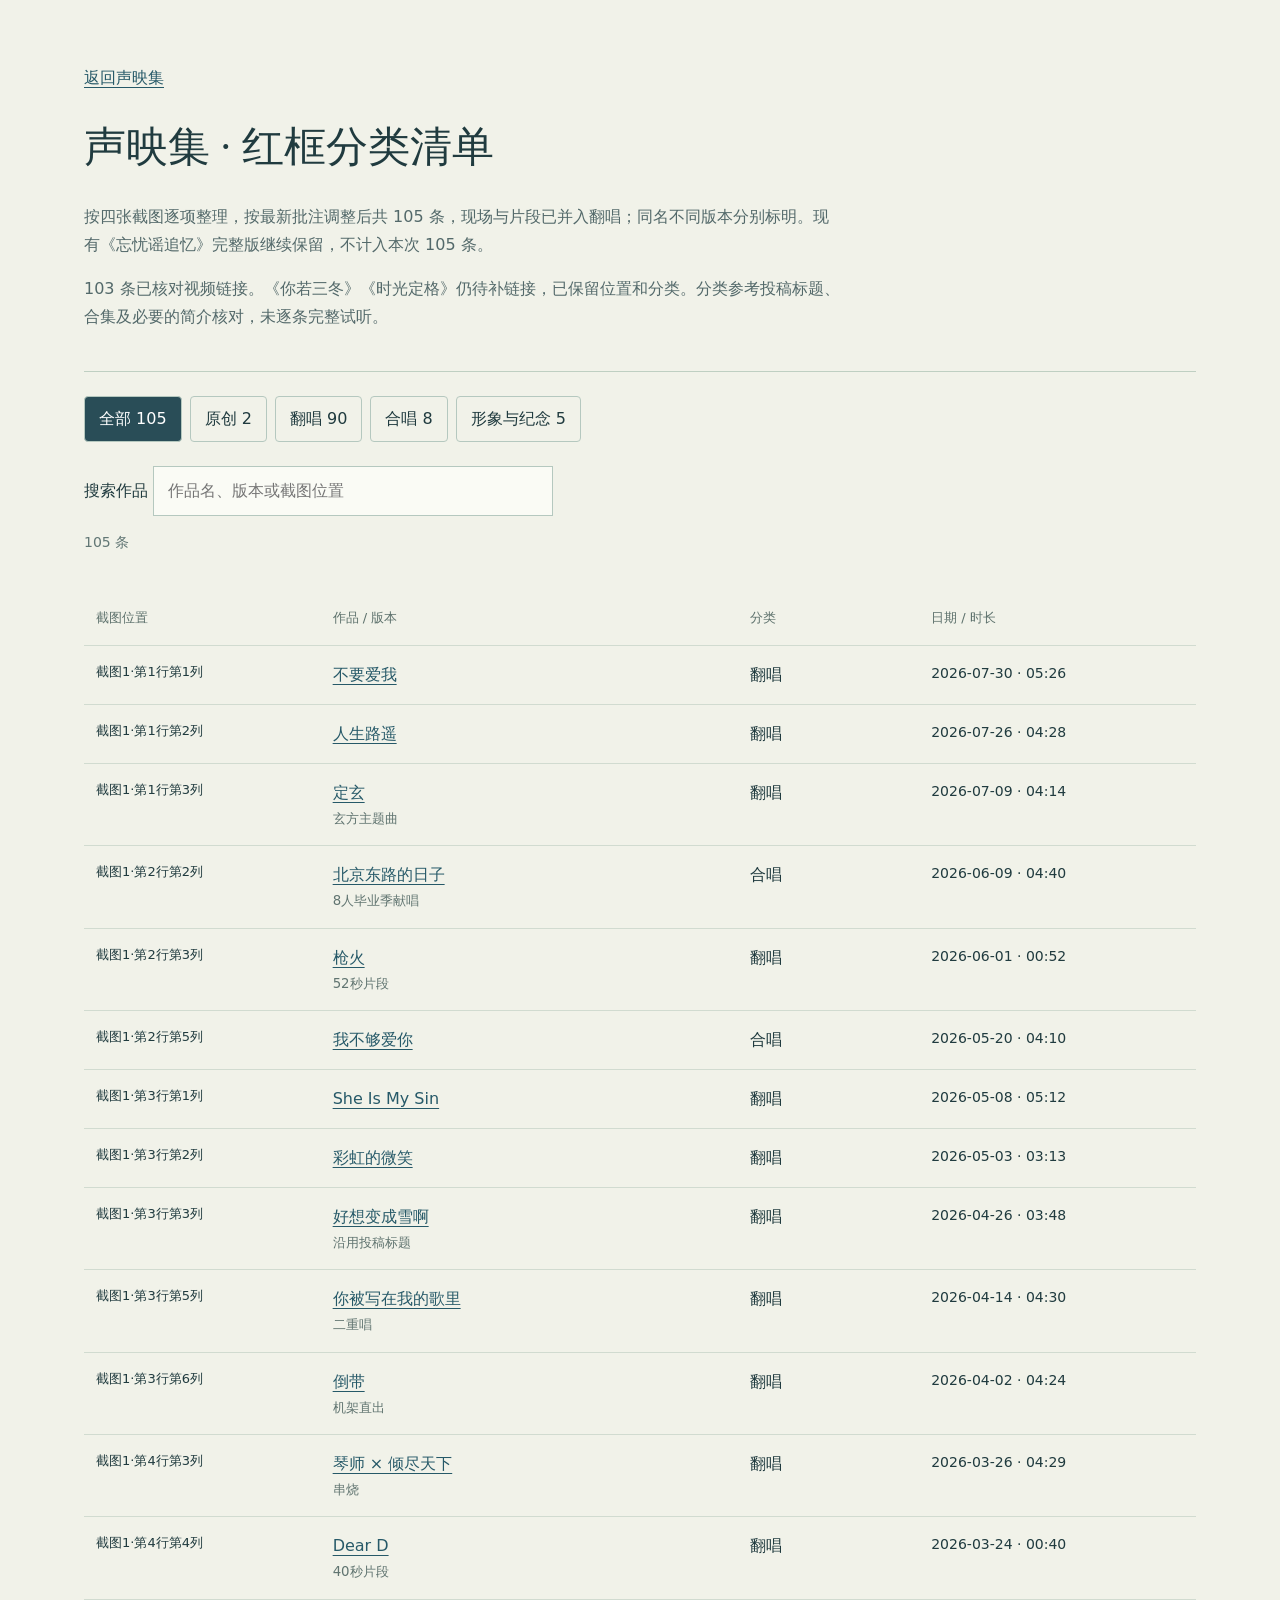
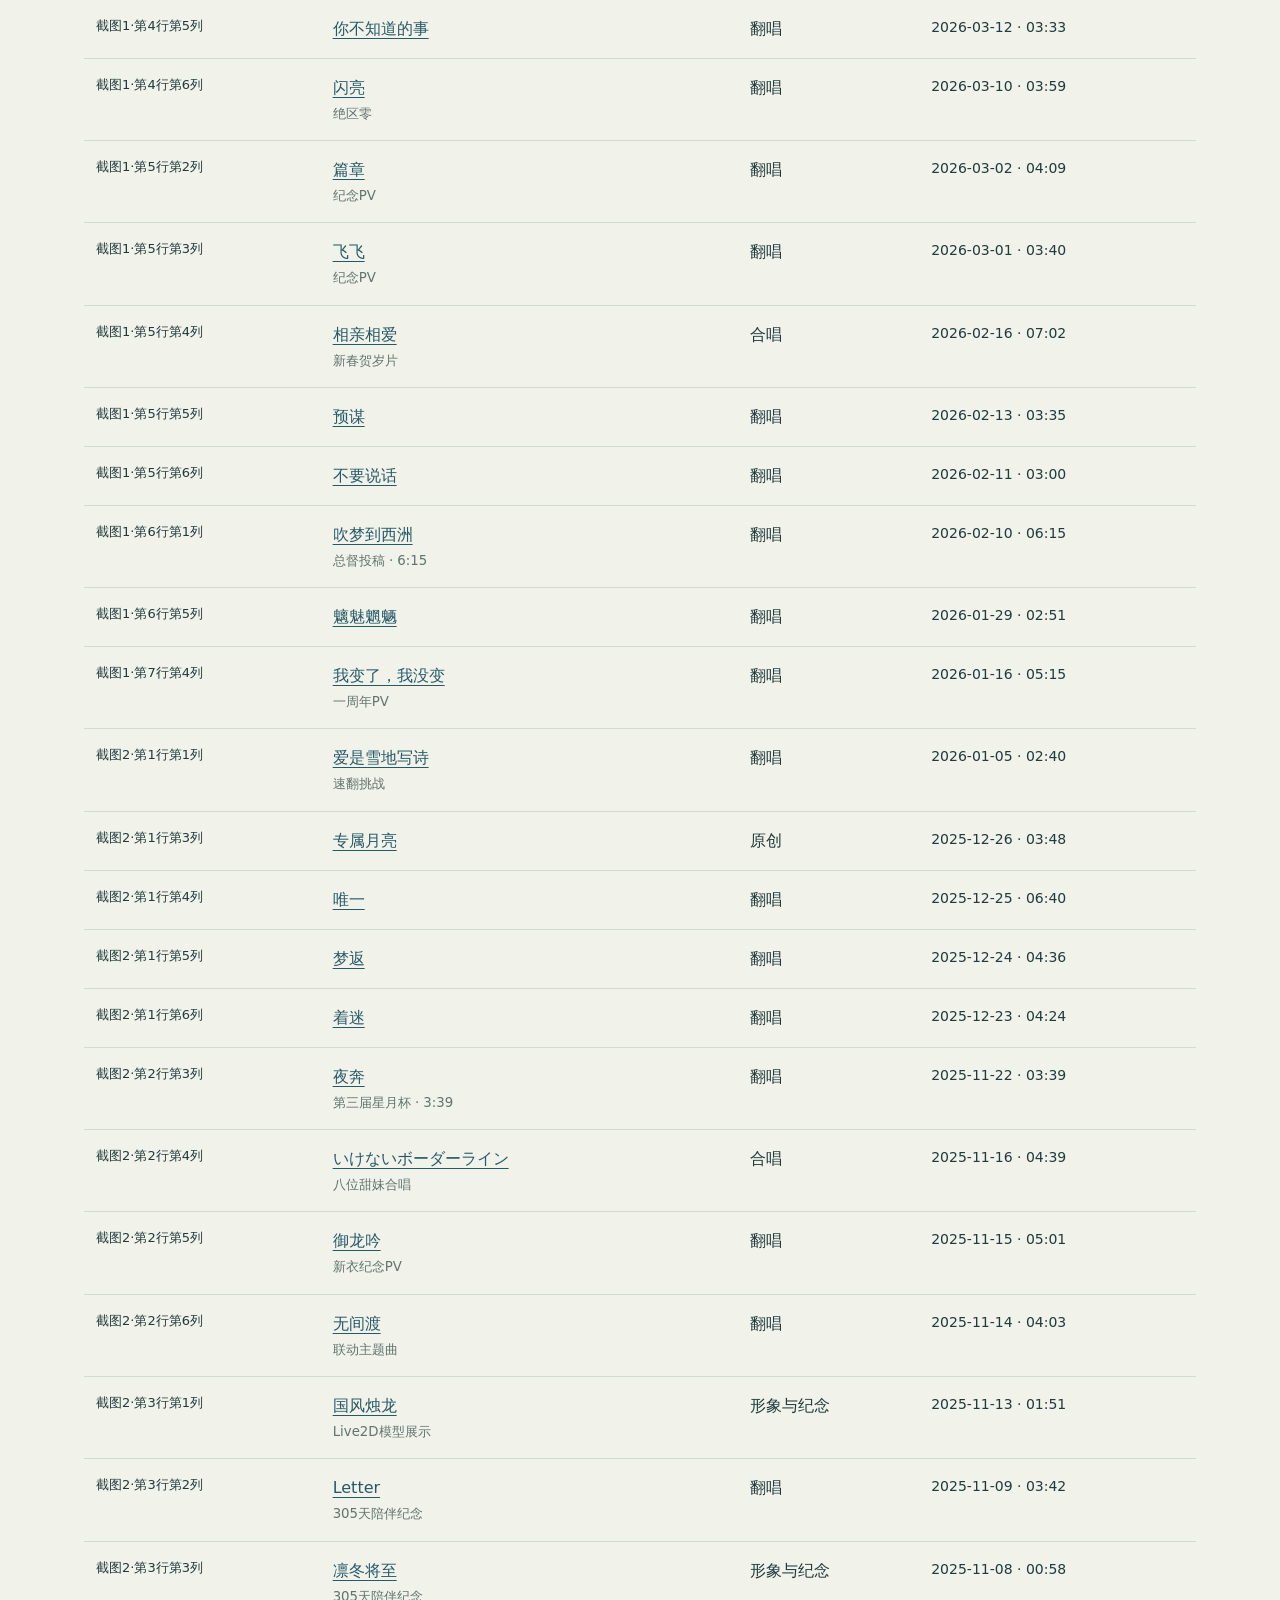
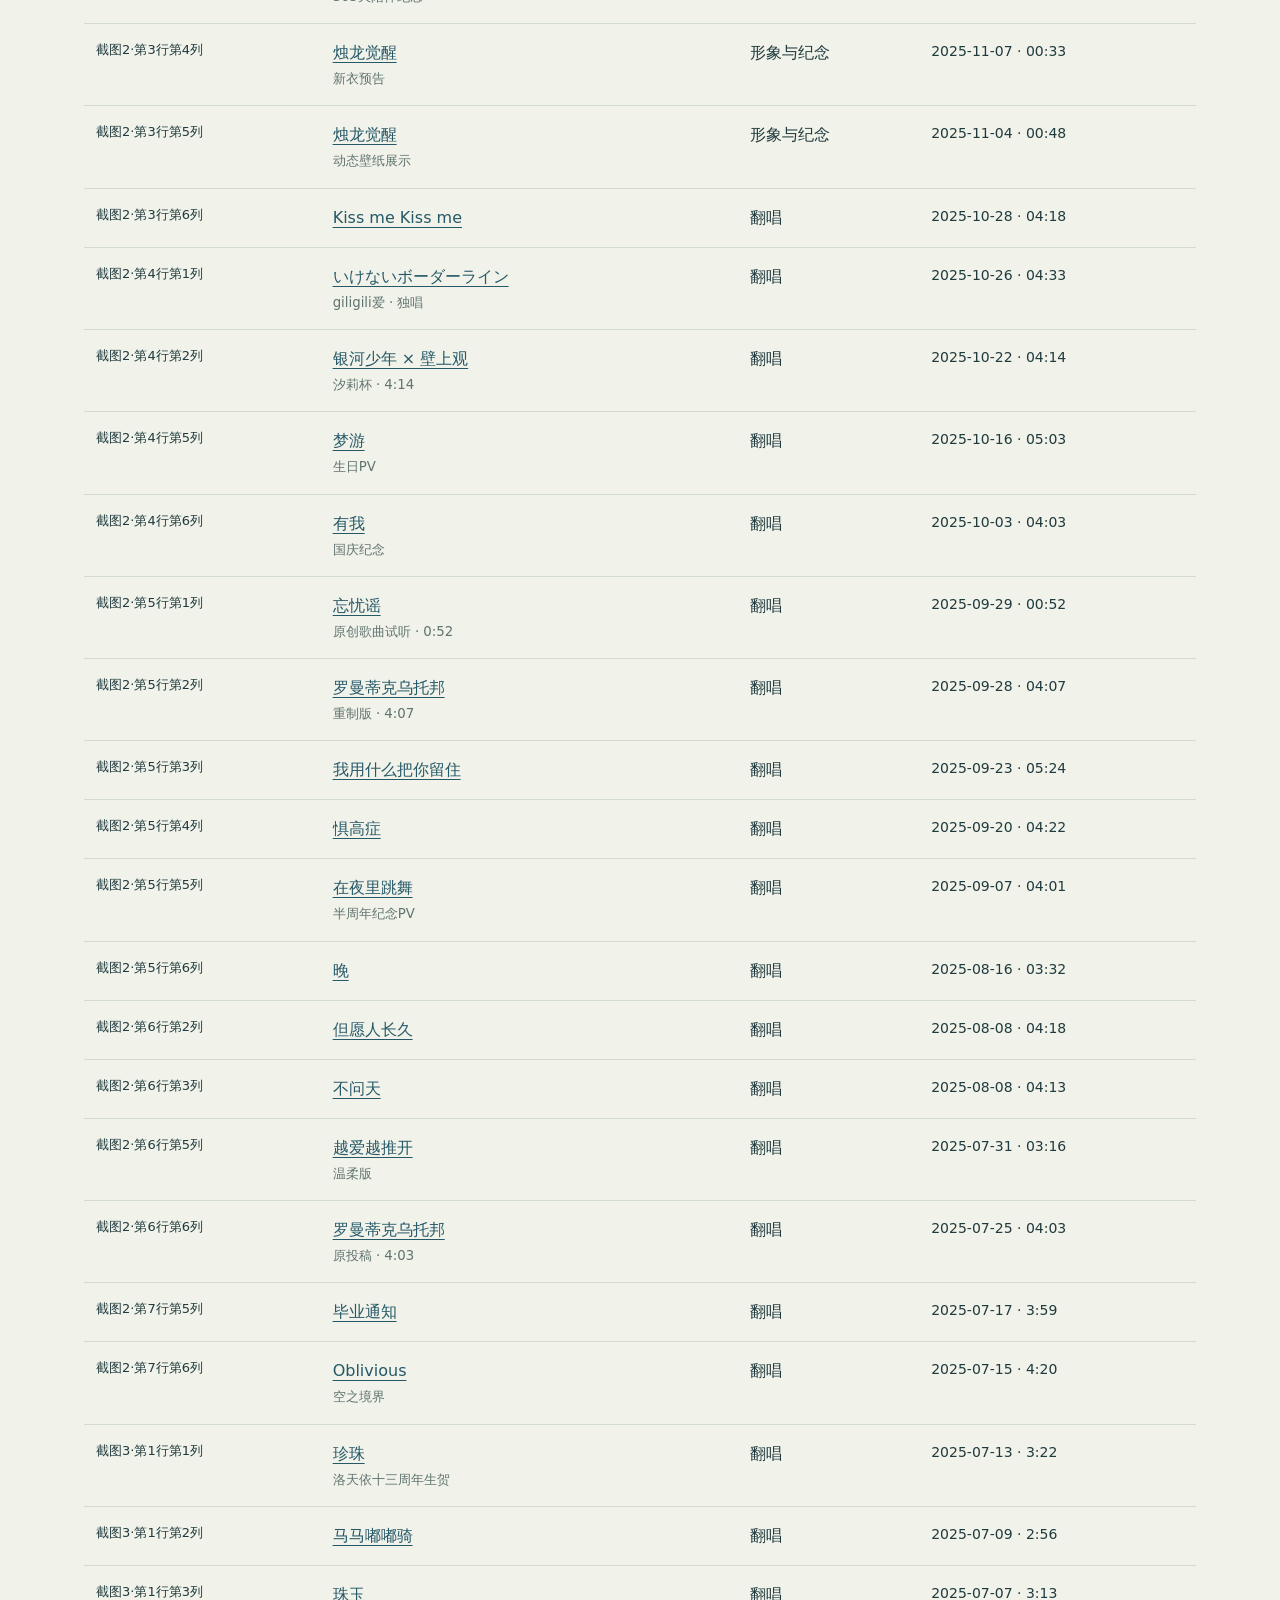
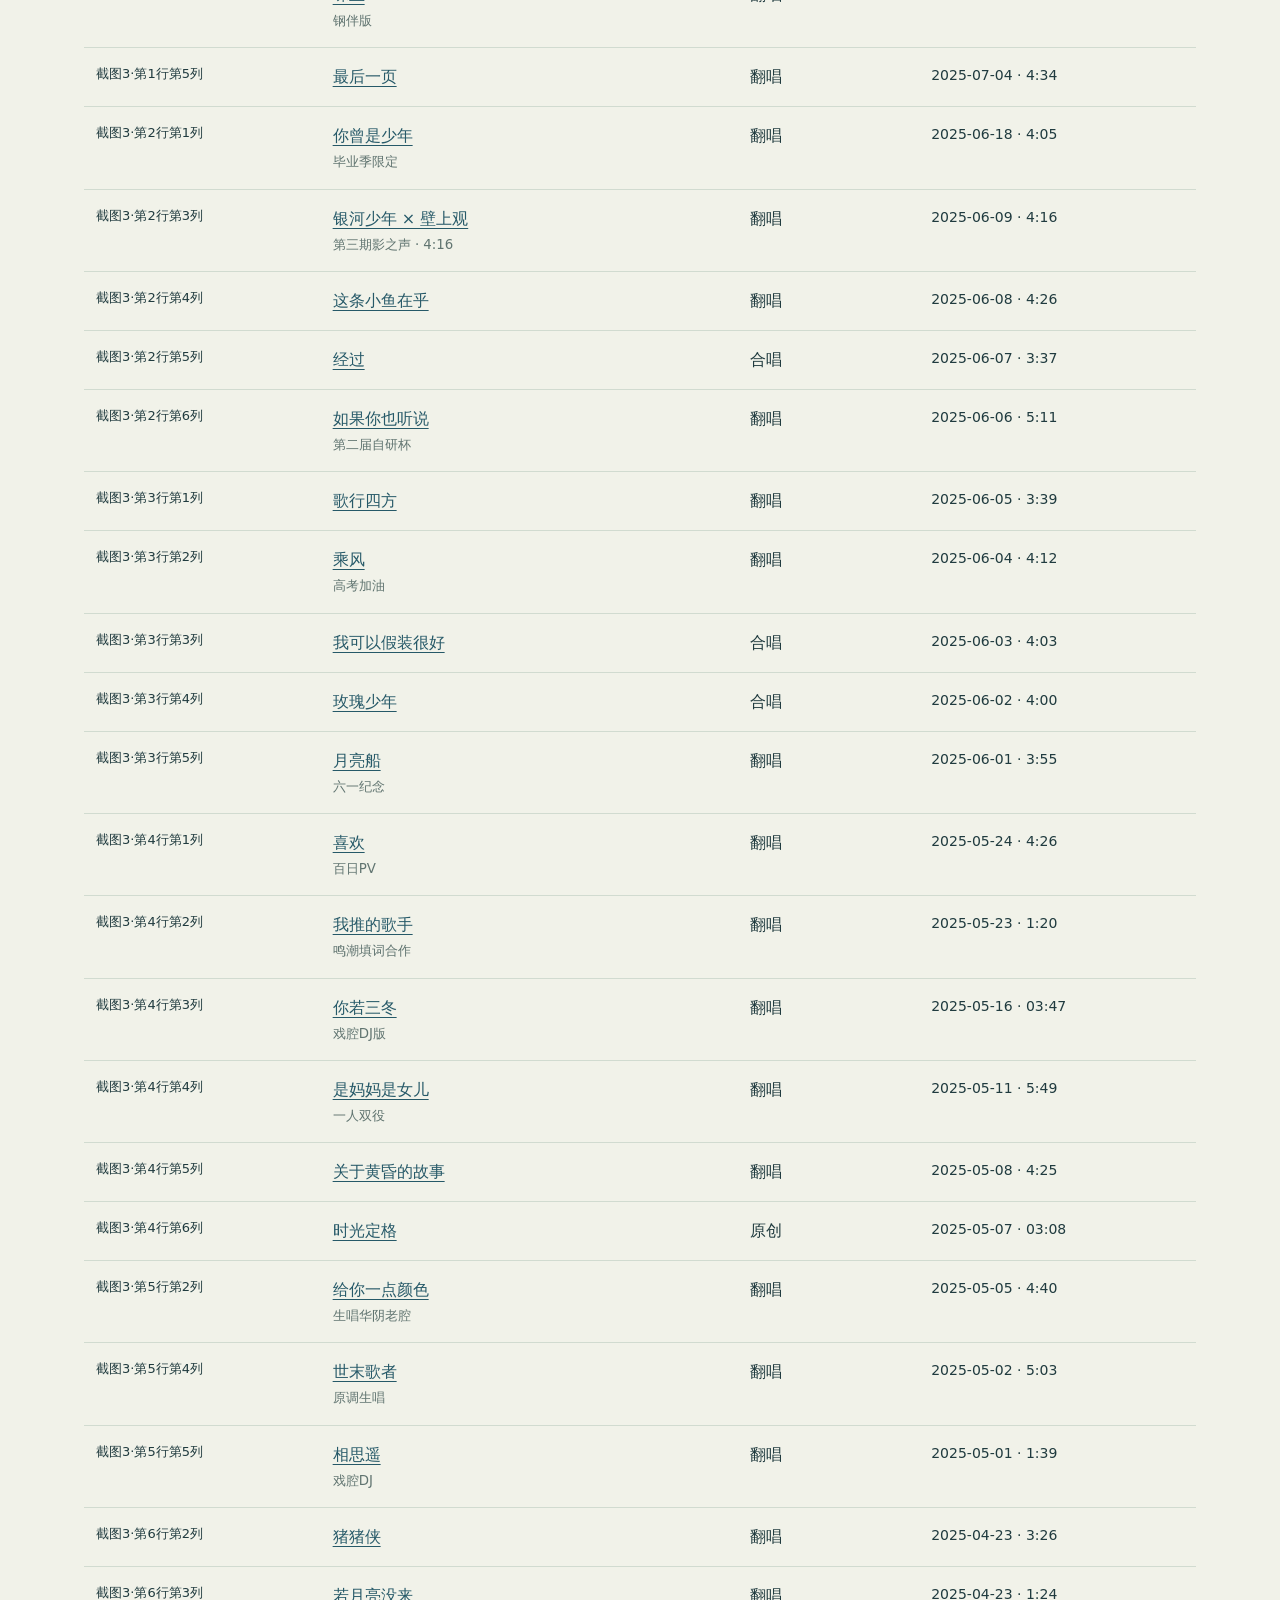
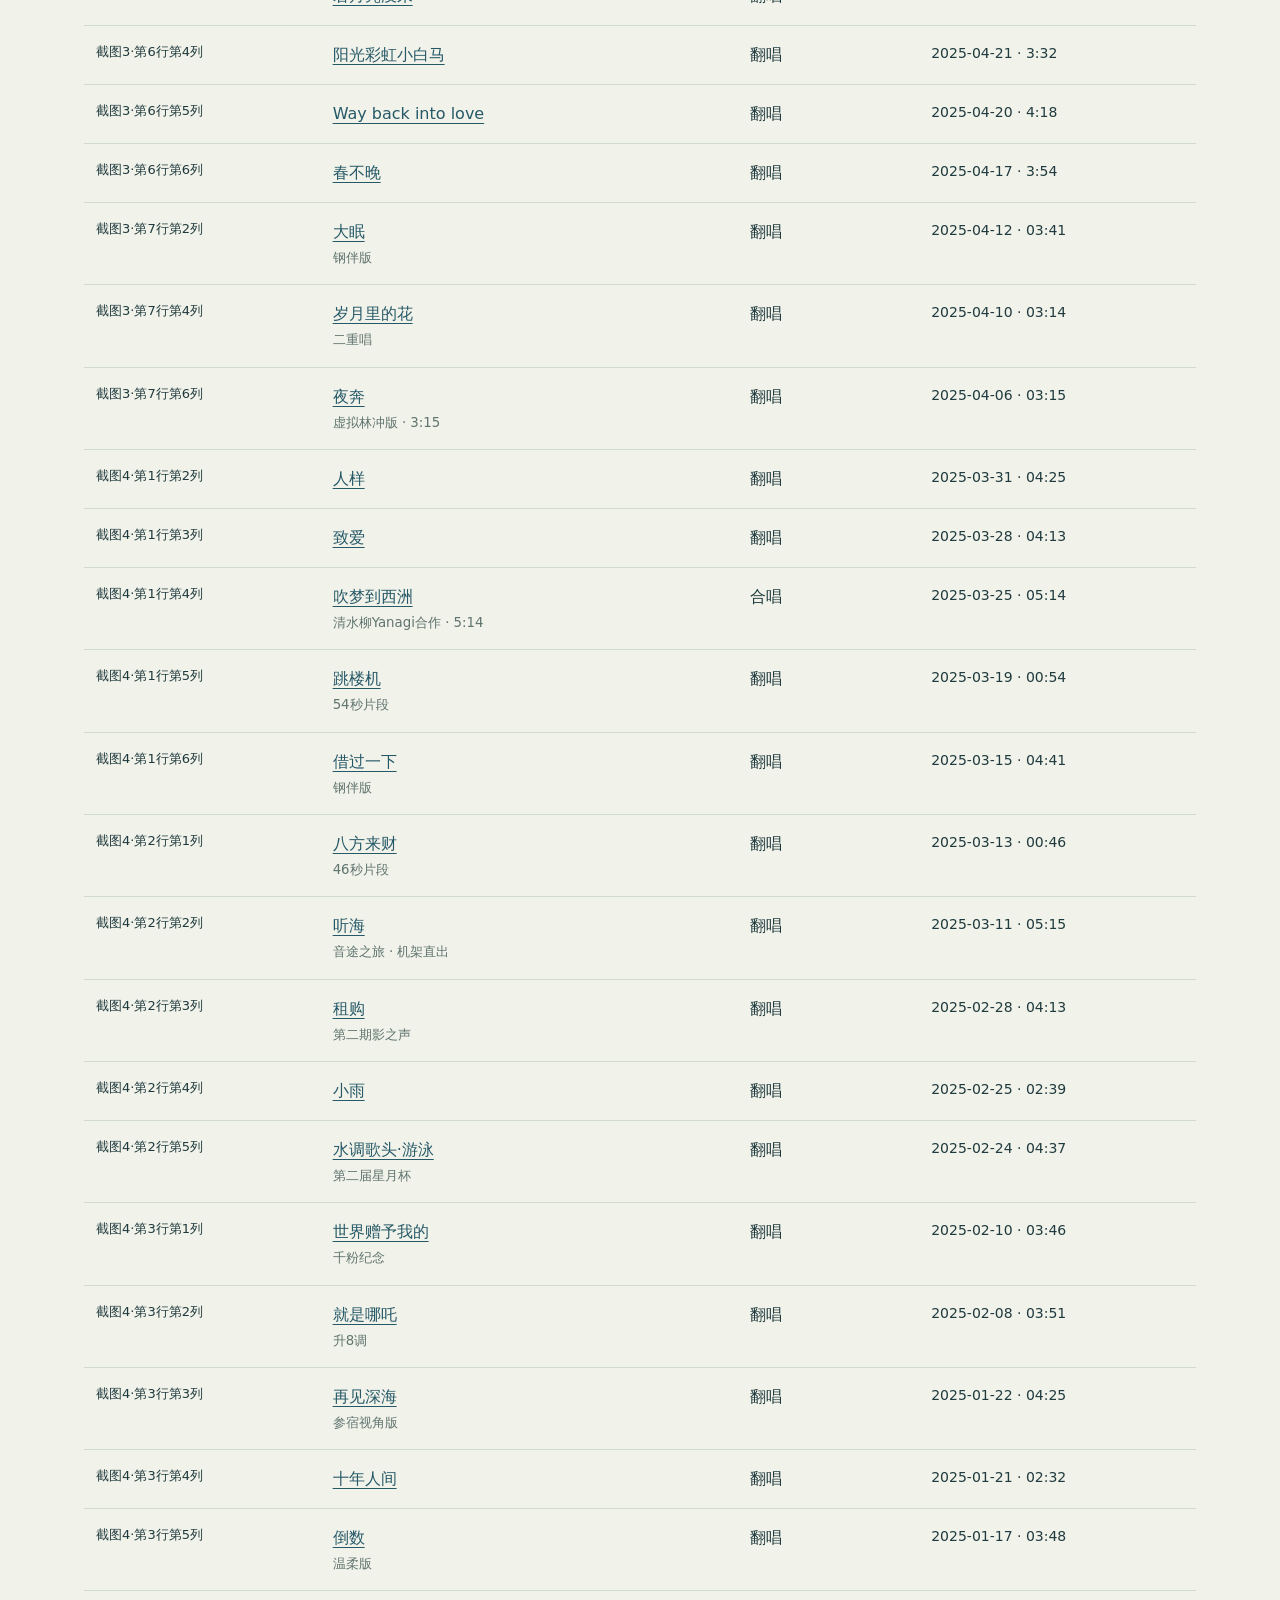
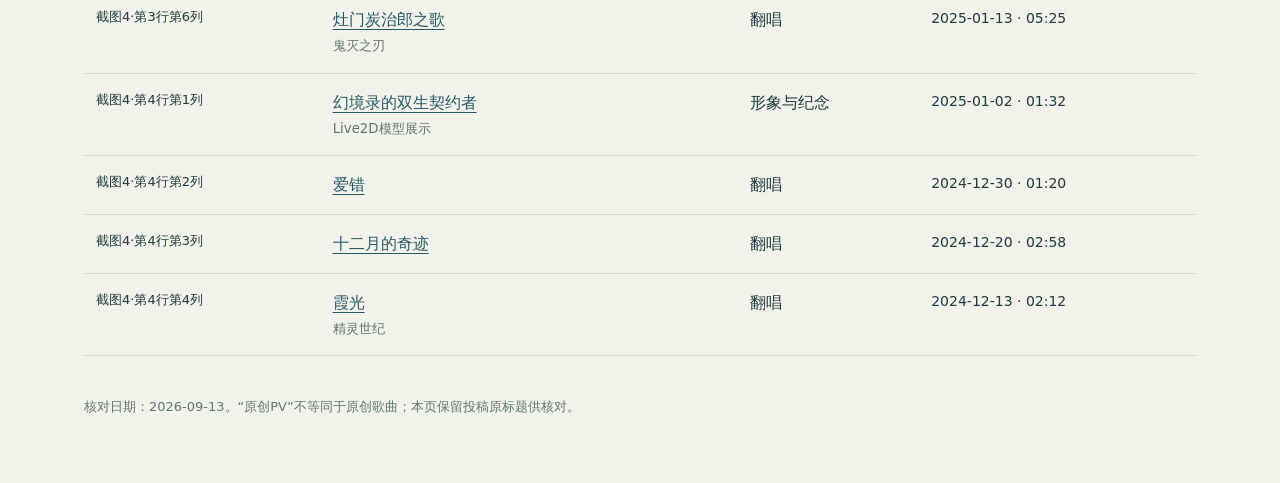
==== commit 99ae5722: "Add verified Ni Ruo San Dong and Shi Guang Ding Ge submissions" ====
--- a/submission-review.html
+++ b/submission-review.html
@@ -1,5 +1,5 @@
 <!doctype html><html lang="zh-CN"><meta charset="utf-8"><meta name="viewport" content="width=device-width,initial-scale=1"><title>声映集 · 红框分类清单</title><style>
 *{box-sizing:border-box}body{margin:0;background:#f1f2e9;color:#203b3f;font:16px/1.75 system-ui,sans-serif}main{max-width:1160px;margin:auto;padding:64px 24px}h1{font:42px/1.3 Georgia,'SimSun',serif}header{border-bottom:1px solid #bfcfc2;padding-bottom:24px}header p{max-width:760px;color:#53696a}a{color:#265968;text-underline-offset:4px}nav{display:flex;gap:8px;flex-wrap:wrap;margin:24px 0}button,input{font:inherit;color:inherit}button{border:1px solid #b5c8bf;background:transparent;border-radius:4px;padding:8px 14px;cursor:pointer}button[aria-pressed=true]{background:#294d57;color:white}input{padding:10px 14px;border:1px solid #b5c8bf;background:#fafbf5;width:min(100%,400px)}.table{overflow:auto}table{width:100%;border-collapse:collapse;margin-top:24px}th,td{text-align:left;padding:15px 12px;border-bottom:1px solid #d1dbd0;vertical-align:top}th{font-size:13px;color:#5d716c;font-weight:500}td small{display:block;color:#607470}td:first-child{min-width:136px;font-size:13px}td:nth-child(2){min-width:240px}td:last-child{white-space:nowrap;font-size:14px}.pending{color:#934b41}#count{font-size:14px;color:#627775}footer{margin-top:40px;font-size:13px;color:#627775}:focus-visible{outline:2px solid #496c81;outline-offset:3px}
 </style><main><header><a href="./#chapter-6">返回声映集</a><h1>声映集 · 红框分类清单</h1><p>按四张截图逐项整理，按最新批注调整后共 105 条，现场与片段已并入翻唱；同名不同版本分别标明。现有《忘忧谣追忆》完整版继续保留，不计入本次 105 条。</p><p>103 条已核对视频链接。《你若三冬》《时光定格》仍待补链接，已保留位置和分类。分类参考投稿标题、合集及必要的简介核对，未逐条完整试听。</p></header><nav aria-label="内容分类" id="categories"></nav><label>搜索作品 <input id="search" type="search" placeholder="作品名、版本或截图位置"></label><p id="count" role="status"></p><div class="table"><table><thead><tr><th>截图位置</th><th>作品 / 版本</th><th>分类</th><th>日期 / 时长</th></tr></thead><tbody id="rows"></tbody></table></div><footer>核对日期：2026-09-13。“原创PV”不等同于原创歌曲；本页保留投稿原标题供核对。</footer></main><script>
-const data=[{"id": "selection-001", "position": 1, "source": "截图1·第1行第1列", "bvid": "BV1ku3463EMy", "songName": "不要爱我", "category": "翻唱", "version": "", "title": "【提督投稿】请雪雪梓\u003c不要爱我>", "date": "2026-07-30", "duration": 326, "durationText": "05:26", "owner": "希尔薇Sylvie", "url": "https://www.bilibili.com/video/BV1ku3463EMy/", "cover_source": "https://i2.hdslb.com/bfs/archive/822215ea7733dc9bce847e48af3d874581987505.jpg", "cover": "art/video-BV1ku3463EMy.webp", "status": "已核对链接"}, {"id": "selection-002", "position": 2, "source": "截图1·第1行第2列", "bvid": "BV1bB3768EBR", "songName": "人生路遥", "category": "翻唱", "version": "", "title": "人生路遥", "date": "2026-07-26", "duration": 268, "durationText": "04:28", "owner": "希尔薇Sylvie", "url": "https://www.bilibili.com/video/BV1bB3768EBR/", "cover_source": "https://i2.hdslb.com/bfs/archive/6c113c71dbe52e267f8b761b64eacf47eaa9d6eb.jpg", "cover": "art/video-BV1bB3768EBR.webp", "status": "已核对链接"}, {"id": "selection-003", "position": 3, "source": "截图1·第1行第3列", "bvid": "BV19aMH6uEvq", "songName": "定玄", "category": "翻唱", "version": "玄方主题曲", "title": "《定玄》玄方主题曲 | 我唱的真帅吧", "date": "2026-07-09", "duration": 254, "durationText": "04:14", "owner": "希尔薇Sylvie", "url": "https://www.bilibili.com/video/BV19aMH6uEvq/", "cover_source": "https://i2.hdslb.com/bfs/archive/0744e1ffeaacdec17e24cb7a24b72d98c0180878.jpg", "cover": "art/video-BV19aMH6uEvq.webp", "status": "已核对链接"}, {"id": "selection-008", "position": 8, "source": "截图1·第2行第2列", "bvid": "BV1vsE76REke", "songName": "北京东路的日子", "category": "合唱", "version": "8人毕业季献唱", "title": "我们毕业啦！青春永不散场！8人毕业季献唱【北京东路的日子】", "date": "2026-06-09", "duration": 280, "durationText": "04:40", "owner": "希尔薇Sylvie", "url": "https://www.bilibili.com/video/BV1vsE76REke/", "cover_source": "https://i2.hdslb.com/bfs/archive/e54f67bdac0553d257c180f556b51156d4f537da.jpg", "cover": "art/video-BV1vsE76REke.webp", "status": "已核对链接"}, {"id": "selection-009", "position": 9, "source": "截图1·第2行第3列", "bvid": "BV1mJVQ6tEQQ", "songName": "枪火", "category": "翻唱", "version": "52秒片段", "title": "【枪火】B站，开门！你V姐回来了！！！", "date": "2026-06-01", "duration": 52, "durationText": "00:52", "owner": "希尔薇Sylvie", "url": "https://www.bilibili.com/video/BV1mJVQ6tEQQ/", "cover_source": "https://i2.hdslb.com/bfs/archive/256f2f674345969976e1d6abd88a03147496a5e9.jpg", "cover": "art/video-BV1mJVQ6tEQQ.webp", "status": "已核对链接"}, {"id": "selection-011", "position": 11, "source": "截图1·第2行第5列", "bvid": "BV1W6LB6WEkn", "songName": "我不够爱你", "category": "合唱", "version": "", "title": "我承认...我不够爱你💔", "date": "2026-05-20", "duration": 250, "durationText": "04:10", "owner": "希尔薇Sylvie", "url": "https://www.bilibili.com/video/BV1W6LB6WEkn/", "cover_source": "https://i2.hdslb.com/bfs/archive/8d7d65bde9d47f9aab47acccd91b9182e027d5d1.jpg", "cover": "art/video-BV1W6LB6WEkn.webp", "status": "已核对链接"}, {"id": "selection-013", "position": 13, "source": "截图1·第3行第1列", "bvid": "BV1VSdcBPEfT", "songName": "She Is My Sin", "category": "翻唱", "version": "", "title": "战歌起⚡《She Is My Sin》| 虽然我是唱民族的，但！战斗⚡", "date": "2026-05-08", "duration": 312, "durationText": "05:12", "owner": "希尔薇Sylvie", "url": "https://www.bilibili.com/video/BV1VSdcBPEfT/", "cover_source": "https://i2.hdslb.com/bfs/archive/8e389b138898ad76811f643390e3cce67d034292.jpg", "cover": "art/video-BV1VSdcBPEfT.webp", "status": "已核对链接"}, {"id": "selection-014", "position": 14, "source": "截图1·第3行第2列", "bvid": "BV1LTRKB5Egy", "songName": "彩虹的微笑", "category": "翻唱", "version": "", "title": "天空是绵绵的糖♥", "date": "2026-05-03", "duration": 193, "durationText": "03:13", "owner": "希尔薇Sylvie", "url": "https://www.bilibili.com/video/BV1LTRKB5Egy/", "cover_source": "https://i2.hdslb.com/bfs/archive/6c7f4b91bf4270cd32f52f888d49d2a6b673f506.jpg", "cover": "art/video-BV1LTRKB5Egy.webp", "status": "已核对链接"}, {"id": "selection-015", "position": 15, "source": "截图1·第3行第3列", "bvid": "BV1ihodBZEXU", "songName": "好想变成雪啊", "category": "翻唱", "version": "沿用投稿标题", "title": "好想变成雪啊...这样...就可以落在先生肩上了", "date": "2026-04-26", "duration": 228, "durationText": "03:48", "owner": "希尔薇Sylvie", "url": "https://www.bilibili.com/video/BV1ihodBZEXU/", "cover_source": "https://i2.hdslb.com/bfs/archive/5cb3f17c9fc01188f66081c8e06c0e2f98582633.jpg", "cover": "art/video-BV1ihodBZEXU.webp", "status": "已核对链接"}, {"id": "selection-017", "position": 17, "source": "截图1·第3行第5列", "bvid": "BV1RLQvBSEu9", "songName": "你被写在我的歌里", "category": "翻唱", "version": "二重唱", "title": "【翻唱】《你被写在我的歌里》|我们被写在彼此心里爱呀。", "date": "2026-04-14", "duration": 270, "durationText": "04:30", "owner": "希尔薇Sylvie", "url": "https://www.bilibili.com/video/BV1RLQvBSEu9/", "cover_source": "https://i2.hdslb.com/bfs/archive/5ffc14b8f94f28291c5ca411b505816798409936.jpg", "cover": "art/video-BV1RLQvBSEu9.webp", "status": "已核对链接"}, {"id": "selection-018", "position": 18, "source": "截图1·第3行第6列", "bvid": "BV1zZ9JBXEFQ", "songName": "倒带", "category": "翻唱", "version": "机架直出", "title": "【机架直出】《倒带》终于看开爱回不来", "date": "2026-04-02", "duration": 264, "durationText": "04:24", "owner": "希尔薇Sylvie", "url": "https://www.bilibili.com/video/BV1zZ9JBXEFQ/", "cover_source": "https://i2.hdslb.com/bfs/archive/16f7e899c4b257c3bbe00d566f35159686e2a270.jpg", "cover": "art/video-BV1zZ9JBXEFQ.webp", "status": "已核对链接"}, {"id": "selection-021", "position": 21, "source": "截图1·第4行第3列", "bvid": "BV1qMXEB5Eeh", "songName": "琴师 × 倾尽天下", "category": "翻唱", "version": "串烧", "title": "【古风翻唱】是谁2026了还在唱«琴师+倾尽天下»", "date": "2026-03-26", "duration": 269, "durationText": "04:29", "owner": "希尔薇Sylvie", "url": "https://www.bilibili.com/video/BV1qMXEB5Eeh/", "cover_source": "https://i2.hdslb.com/bfs/archive/fc3d0ac5c4ba90ee513e62512cba44768c6b0d07.jpg", "cover": "art/video-BV1qMXEB5Eeh.webp", "status": "已核对链接"}, {"id": "selection-022", "position": 22, "source": "截图1·第4行第4列", "bvid": "BV169QzBgEgQ", "songName": "Dear D", "category": "翻唱", "version": "40秒片段", "title": "妈妈级别 | 《Dear D》“亲爱滴没关系，永远永远在一起。”", "date": "2026-03-24", "duration": 40, "durationText": "00:40", "owner": "希尔薇Sylvie", "url": "https://www.bilibili.com/video/BV169QzBgEgQ/", "cover_source": "https://i2.hdslb.com/bfs/archive/f3c5bbaad0e191a88bb16373c0420d6f134eac3b.jpg", "cover": "art/video-BV169QzBgEgQ.webp", "status": "已核对链接"}, {"id": "selection-023", "position": 23, "source": "截图1·第4行第5列", "bvid": "BV1wMwAzaEKz", "songName": "你不知道的事", "category": "翻唱", "version": "", "title": "[希尔薇Sylvie]你不知道的事", "date": "2026-03-12", "duration": 213, "durationText": "03:33", "owner": "希尔薇Sylvie", "url": "https://www.bilibili.com/video/BV1wMwAzaEKz/", "cover_source": "https://i2.hdslb.com/bfs/archive/37f961678f79c5f352cec08f2fc4118f3056d159.jpg", "cover": "art/video-BV1wMwAzaEKz.webp", "status": "已核对链接"}, {"id": "selection-024", "position": 24, "source": "截图1·第4行第6列", "bvid": "BV1cEP9z1EKV", "songName": "闪亮", "category": "翻唱", "version": "绝区零", "title": "《绝区零》大胆翻唱耀嘉音 | 名为「闪亮」的奇迹to鱼甘猫猫", "date": "2026-03-10", "duration": 239, "durationText": "03:59", "owner": "希尔薇Sylvie", "url": "https://www.bilibili.com/video/BV1cEP9z1EKV/", "cover_source": "https://i2.hdslb.com/bfs/archive/8727f77b1a267113f3271e1a424637038f011a84.jpg", "cover": "art/video-BV1cEP9z1EKV.webp", "status": "已核对链接"}, {"id": "selection-026", "position": 26, "source": "截图1·第5行第2列", "bvid": "BV1LePGzpEiw", "songName": "篇章", "category": "翻唱", "version": "纪念PV", "title": "【提督投稿】《篇章》—谢谢你与我作伴。| 原创PV付", "date": "2026-03-02", "duration": 249, "durationText": "04:09", "owner": "希尔薇Sylvie", "url": "https://www.bilibili.com/video/BV1LePGzpEiw/", "cover_source": "https://i2.hdslb.com/bfs/archive/9dd91eb244654e5912671028c482edacefc81b5a.jpg", "cover": "art/video-BV1LePGzpEiw.webp", "status": "已核对链接"}, {"id": "selection-027", "position": 27, "source": "截图1·第5行第3列", "bvid": "BV186AizkEqq", "songName": "飞飞", "category": "翻唱", "version": "纪念PV", "title": "【提督投稿】《飞飞》就我们俩长不大。| 原创PV付", "date": "2026-03-01", "duration": 220, "durationText": "03:40", "owner": "希尔薇Sylvie", "url": "https://www.bilibili.com/video/BV186AizkEqq/", "cover_source": "https://i2.hdslb.com/bfs/archive/fb1d5a357f10f5bfb49bc8648af957f7adc9003f.jpg", "cover": "art/video-BV186AizkEqq.webp", "status": "已核对链接"}, {"id": "selection-028", "position": 28, "source": "截图1·第5行第4列", "bvid": "BV1UsZ4BPEhp", "songName": "相亲相爱", "category": "合唱", "version": "新春贺岁片", "title": "『相亲相爱』丨新春贺岁片", "date": "2026-02-16", "duration": 422, "durationText": "07:02", "owner": "希尔薇Sylvie", "url": "https://www.bilibili.com/video/BV1UsZ4BPEhp/", "cover_source": "https://i2.hdslb.com/bfs/archive/04c2ed80ab93da2e807e24adb0c5b1476bb70f44.jpg", "cover": "art/video-BV1UsZ4BPEhp.webp", "status": "已核对链接"}, {"id": "selection-029", "position": 29, "source": "截图1·第5行第5列", "bvid": "BV16ecnzCEvU", "songName": "预谋", "category": "翻唱", "version": "", "title": "情人节了，我有件事《预谋》很久了，我们............分手吧。", "date": "2026-02-13", "duration": 215, "durationText": "03:35", "owner": "希尔薇Sylvie", "url": "https://www.bilibili.com/video/BV16ecnzCEvU/", "cover_source": "https://i2.hdslb.com/bfs/archive/078376a7b1ca1a26ce70aa45c48ba6e1ab0a6111.jpg", "cover": "art/video-BV16ecnzCEvU.webp", "status": "已核对链接"}, {"id": "selection-030", "position": 30, "source": "截图1·第5行第6列", "bvid": "BV1Qpc4zLEP3", "songName": "不要说话", "category": "翻唱", "version": "", "title": "【翻唱】《不要说话》-开痛🌧to 是啊兮啊", "date": "2026-02-11", "duration": 180, "durationText": "03:00", "owner": "希尔薇Sylvie", "url": "https://www.bilibili.com/video/BV1Qpc4zLEP3/", "cover_source": "https://i2.hdslb.com/bfs/archive/33e797f0915c1bd9247bf9f82ea620b12e1a8c39.jpg", "cover": "art/video-BV1Qpc4zLEP3.webp", "status": "已核对链接"}, {"id": "selection-031", "position": 31, "source": "截图1·第6行第1列", "bvid": "BV1JJFSzXEpU", "songName": "吹梦到西洲", "category": "翻唱", "version": "总督投稿 · 6:15", "title": "【总督投稿】吹梦到西洲to百合子 | PV付", "date": "2026-02-10", "duration": 375, "durationText": "06:15", "owner": "希尔薇Sylvie", "url": "https://www.bilibili.com/video/BV1JJFSzXEpU/", "cover_source": "https://i2.hdslb.com/bfs/archive/cc78425ceb4da8099dce69613395ac86be2c6461.jpg", "cover": "art/video-BV1JJFSzXEpU.webp", "status": "已核对链接"}, {"id": "selection-035", "position": 35, "source": "截图1·第6行第5列", "bvid": "BV1YT6wBoEus", "songName": "魑魅魍魉", "category": "翻唱", "version": "", "title": "《魑魅魍魉》求神拜佛 I 红蓝切换【神性翻唱】to 喵喵小月", "date": "2026-01-29", "duration": 171, "durationText": "02:51", "owner": "希尔薇Sylvie", "url": "https://www.bilibili.com/video/BV1YT6wBoEus/", "cover_source": "https://i2.hdslb.com/bfs/archive/07b399344b5a52af8b8af2974e7e49cf619f6987.jpg", "cover": "art/video-BV1YT6wBoEus.webp", "status": "已核对链接"}, {"id": "selection-040", "position": 40, "source": "截图1·第7行第4列", "bvid": "BV1X3rkBgEAd", "songName": "我变了，我没变", "category": "翻唱", "version": "一周年PV", "title": "【一周年PV】《我变了，我没变》—当回忆久远初心始现。", "date": "2026-01-16", "duration": 315, "durationText": "05:15", "owner": "希尔薇Sylvie", "url": "https://www.bilibili.com/video/BV1X3rkBgEAd/", "cover_source": "https://i2.hdslb.com/bfs/archive/c767c9b9fd4f2ebde5ea15002349b0f01054c605.jpg", "cover": "art/video-BV1X3rkBgEAd.webp", "status": "已核对链接"}, {"id": "selection-043", "position": 43, "source": "截图2·第1行第1列", "bvid": "BV1xBibB2Ein", "songName": "爱是雪地写诗", "category": "翻唱", "version": "速翻挑战", "title": "【速翻挑战】《爱是雪地写诗》边写边消失to薛楽", "date": "2026-01-05", "duration": 160, "durationText": "02:40", "owner": "希尔薇Sylvie", "url": "https://www.bilibili.com/video/BV1xBibB2Ein/", "cover_source": "https://i2.hdslb.com/bfs/archive/fc9bd8fa30de64c4337bd11c81ef9fb4c5fc2c69.jpg", "cover": "art/video-BV1xBibB2Ein.webp", "status": "已核对链接"}, {"id": "selection-045", "position": 45, "source": "截图2·第1行第3列", "bvid": "BV1Y3BZByE8T", "songName": "专属月亮", "category": "原创", "version": "", "title": "【原创曲】专属月亮—致我的粉丝", "date": "2025-12-26", "duration": 228, "durationText": "03:48", "owner": "希尔薇Sylvie", "url": "https://www.bilibili.com/video/BV1Y3BZByE8T/", "cover_source": "https://i2.hdslb.com/bfs/archive/1c5f614aaf01b649d4c6371b7cb7785fe495dcb9.jpg", "cover": "art/video-BV1Y3BZByE8T.webp", "status": "已核对链接"}, {"id": "selection-046", "position": 46, "source": "截图2·第1行第4列", "bvid": "BV1xAB1BaEzN", "songName": "唯一", "category": "翻唱", "version": "", "title": "【翻唱《唯一》】这真的不是歌切嘛？最后有晚安kkm", "date": "2025-12-25", "duration": 400, "durationText": "06:40", "owner": "希尔薇Sylvie", "url": "https://www.bilibili.com/video/BV1xAB1BaEzN/", "cover_source": "https://i2.hdslb.com/bfs/archive/2acee662721007b6d795f7360848e81c372e0127.jpg", "cover": "art/video-BV1xAB1BaEzN.webp", "status": "已核对链接"}, {"id": "selection-047", "position": 47, "source": "截图2·第1行第5列", "bvid": "BV1yLB7BSEfB", "songName": "梦返", "category": "翻唱", "version": "", "title": "【翻唱】《梦返》你拥抱着我就挣脱。to顺雨", "date": "2025-12-24", "duration": 276, "durationText": "04:36", "owner": "希尔薇Sylvie", "url": "https://www.bilibili.com/video/BV1yLB7BSEfB/", "cover_source": "https://i2.hdslb.com/bfs/archive/1181d2e7a105b73486d49411b737860f5abe29e2.jpg", "cover": "art/video-BV1yLB7BSEfB.webp", "status": "已核对链接"}, {"id": "selection-048", "position": 48, "source": "截图2·第1行第6列", "bvid": "BV16tBMBSEaE", "songName": "着迷", "category": "翻唱", "version": "", "title": "你一定也在为我《着迷》吧！to 黑听老师", "date": "2025-12-23", "duration": 264, "durationText": "04:24", "owner": "希尔薇Sylvie", "url": "https://www.bilibili.com/video/BV16tBMBSEaE/", "cover_source": "https://i2.hdslb.com/bfs/archive/fbb3237bbd9437355de5d44d7c31904cf7f129b9.jpg", "cover": "art/video-BV16tBMBSEaE.webp", "status": "已核对链接"}, {"id": "selection-051", "position": 51, "source": "截图2·第2行第3列", "bvid": "BV1rBUWBsE2J", "songName": "夜奔", "category": "翻唱", "version": "第三届星月杯 · 3:39", "title": "【第三届星月杯】海选投稿《夜奔》—机架直出（魔法期战士+DDL大王）", "date": "2025-11-22", "duration": 219, "durationText": "03:39", "owner": "希尔薇Sylvie", "url": "https://www.bilibili.com/video/BV1rBUWBsE2J/", "cover_source": "https://i2.hdslb.com/bfs/archive/84f95e4cd595bcb5d3a0e8626deb09298822004f.jpg", "cover": "art/video-BV1rBUWBsE2J.webp", "status": "已核对链接"}, {"id": "selection-052", "position": 52, "source": "截图2·第2行第4列", "bvid": "BV1K1C2BnEe1", "songName": "いけないボーダーライン", "category": "合唱", "version": "八位甜妹合唱", "title": "是谁的青春DNA动了？八位甜妹合唱《いけないボーダーライン》，满满回忆杀～", "date": "2025-11-16", "duration": 279, "durationText": "04:39", "owner": "希尔薇Sylvie", "url": "https://www.bilibili.com/video/BV1K1C2BnEe1/", "cover_source": "https://i2.hdslb.com/bfs/archive/8a8c72d27fc8f297c30cfe082f66736442093d6d.jpg", "cover": "art/video-BV1K1C2BnEe1.webp", "status": "已核对链接"}, {"id": "selection-053", "position": 53, "source": "截图2·第2行第5列", "bvid": "BV19QCVBTEfs", "songName": "御龙吟", "category": "翻唱", "version": "新衣纪念PV", "title": "【原创PV】《御龙吟》--新衣纪念", "date": "2025-11-15", "duration": 301, "durationText": "05:01", "owner": "希尔薇Sylvie", "url": "https://www.bilibili.com/video/BV19QCVBTEfs/", "cover_source": "https://i2.hdslb.com/bfs/archive/2e287a427f14699c5755669d267e4073ffded500.jpg", "cover": "art/video-BV19QCVBTEfs.webp", "status": "已核对链接"}, {"id": "selection-054", "position": 54, "source": "截图2·第2行第6列", "bvid": "BV1nACKBoESW", "songName": "无间渡", "category": "翻唱", "version": "联动主题曲", "title": "《无间渡》｜《永劫无间》X《盗墓笔记》联动主题曲", "date": "2025-11-14", "duration": 243, "durationText": "04:03", "owner": "希尔薇Sylvie", "url": "https://www.bilibili.com/video/BV1nACKBoESW/", "cover_source": "https://i2.hdslb.com/bfs/archive/c7dca6a414ba985472026a035dec86e671cf8255.jpg", "cover": "art/video-BV1nACKBoESW.webp", "status": "已核对链接"}, {"id": "selection-055", "position": 55, "source": "截图2·第3行第1列", "bvid": "BV1rRCHBTEMd", "songName": "国风烛龙", "category": "形象与纪念", "version": "Live2D模型展示", "title": "【Live2D模型展示】国风烛龙—开眼为昼、闭眼为夜。", "date": "2025-11-13", "duration": 111, "durationText": "01:51", "owner": "希尔薇Sylvie", "url": "https://www.bilibili.com/video/BV1rRCHBTEMd/", "cover_source": "https://i2.hdslb.com/bfs/archive/65defaa6d8bc65d39fa9ece9f3f71cdf7c1802bb.jpg", "cover": "art/video-BV1rRCHBTEMd.webp", "status": "已核对链接"}, {"id": "selection-056", "position": 56, "source": "截图2·第3行第2列", "bvid": "BV1VV2FBqEd8", "songName": "Letter", "category": "翻唱", "version": "305天陪伴纪念", "title": "【Letter】305天的陪伴，西方龙任务圆满结束，接下来是东方龙为大家直播啦！", "date": "2025-11-09", "duration": 222, "durationText": "03:42", "owner": "希尔薇Sylvie", "url": "https://www.bilibili.com/video/BV1VV2FBqEd8/", "cover_source": "https://i2.hdslb.com/bfs/archive/bd316ae95e67f4c5d8e35bd976e246dfe4027fee.jpg", "cover": "art/video-BV1VV2FBqEd8.webp", "status": "已核对链接"}, {"id": "selection-057", "position": 57, "source": "截图2·第3行第3列", "bvid": "BV1ao1xBuE7A", "songName": "凛冬将至", "category": "形象与纪念", "version": "305天陪伴纪念", "title": "【凛冬将至】305天的陪伴，VCHAT永不遗忘。1.0快乐下班啦！！！", "date": "2025-11-08", "duration": 58, "durationText": "00:58", "owner": "希尔薇Sylvie", "url": "https://www.bilibili.com/video/BV1ao1xBuE7A/", "cover_source": "https://i2.hdslb.com/bfs/archive/9f5d530bff35db850e4441ec0865a908058d3e4f.jpg", "cover": "art/video-BV1ao1xBuE7A.webp", "status": "已核对链接"}, {"id": "selection-058", "position": 58, "source": "截图2·第3行第4列", "bvid": "BV1zt2AB9E79", "songName": "烛龙觉醒", "category": "形象与纪念", "version": "新衣预告", "title": "【新衣预告】新衣回-凛冬将至 烛龙觉醒", "date": "2025-11-07", "duration": 33, "durationText": "00:33", "owner": "希尔薇Sylvie", "url": "https://www.bilibili.com/video/BV1zt2AB9E79/", "cover_source": "https://i2.hdslb.com/bfs/archive/4540922e45c23ded624fa86820b889d0a3f98135.jpg", "cover": "art/video-BV1zt2AB9E79.webp", "status": "已核对链接"}, {"id": "selection-059", "position": 59, "source": "截图2·第3行第5列", "bvid": "BV1tv1CB7ESV", "songName": "烛龙觉醒", "category": "形象与纪念", "version": "动态壁纸展示", "title": "【动态壁纸展示】新衣回·烛龙觉醒倒计时3天", "date": "2025-11-04", "duration": 48, "durationText": "00:48", "owner": "希尔薇Sylvie", "url": "https://www.bilibili.com/video/BV1tv1CB7ESV/", "cover_source": "https://i2.hdslb.com/bfs/archive/058fa9460de59c99c3e46541fb9c1cd762128014.jpg", "cover": "art/video-BV1tv1CB7ESV.webp", "status": "已核对链接"}, {"id": "selection-060", "position": 60, "source": "截图2·第3行第6列", "bvid": "BV1CSyzBtEW2", "songName": "Kiss me Kiss me", "category": "翻唱", "version": "", "title": "💕快来亲嘴，嘴慢无 | Kiss me Kiss me💏别看它小众，但它好听啊", "date": "2025-10-28", "duration": 258, "durationText": "04:18", "owner": "希尔薇Sylvie", "url": "https://www.bilibili.com/video/BV1CSyzBtEW2/", "cover_source": "https://i2.hdslb.com/bfs/archive/466d0f7ac6ad9e1bc9a447609e5d876cb6d79168.jpg", "cover": "art/video-BV1CSyzBtEW2.webp", "status": "已核对链接"}, {"id": "selection-061", "position": 61, "source": "截图2·第4行第1列", "bvid": "BV1XXxFzTEvr", "songName": "いけないボーダーライン", "category": "翻唱", "version": "giligili爱 · 独唱", "title": "自带空耳のgiligili爱！听了以后根本停不下来！", "date": "2025-10-26", "duration": 273, "durationText": "04:33", "owner": "希尔薇Sylvie", "url": "https://www.bilibili.com/video/BV1XXxFzTEvr/", "cover_source": "https://i2.hdslb.com/bfs/archive/ab5bf819c4e28fc0336e9aa56599d8f6b1bb1c31.jpg", "cover": "art/video-BV1XXxFzTEvr.webp", "status": "已核对链接"}, {"id": "selection-062", "position": 62, "source": "截图2·第4行第2列", "bvid": "BV1jVsazcEQL", "songName": "银河少年 × 壁上观", "category": "翻唱", "version": "汐莉杯 · 4:14", "title": "【汐莉杯】《银河少年》和《壁上观》&右边的龙是谁呢？", "date": "2025-10-22", "duration": 254, "durationText": "04:14", "owner": "希尔薇Sylvie", "url": "https://www.bilibili.com/video/BV1jVsazcEQL/", "cover_source": "https://i2.hdslb.com/bfs/archive/20f6e1fcf8aa38ede1b1e3c8bc83fed29b5f977f.jpg", "cover": "art/video-BV1jVsazcEQL.webp", "status": "已核对链接"}, {"id": "selection-065", "position": 65, "source": "截图2·第4行第5列", "bvid": "BV18n46zLE3z", "songName": "梦游", "category": "翻唱", "version": "生日PV", "title": "【生日PV】想和VChat一起《梦游》", "date": "2025-10-16", "duration": 303, "durationText": "05:03", "owner": "希尔薇Sylvie", "url": "https://www.bilibili.com/video/BV18n46zLE3z/", "cover_source": "https://i2.hdslb.com/bfs/archive/f91b399699575bbc013a7b92ec56026d4ed931c1.jpg", "cover": "art/video-BV18n46zLE3z.webp", "status": "已核对链接"}, {"id": "selection-066", "position": 66, "source": "截图2·第4行第6列", "bvid": "BV1Z9HVzuEoF", "songName": "有我", "category": "翻唱", "version": "国庆纪念", "title": "龙是西方龙，心是中国心。请党放心，强国【有我】国庆快乐。", "date": "2025-10-03", "duration": 243, "durationText": "04:03", "owner": "希尔薇Sylvie", "url": "https://www.bilibili.com/video/BV1Z9HVzuEoF/", "cover_source": "https://i2.hdslb.com/bfs/archive/5da7d3956b014cccce7092074f6b9b280c3c58d7.jpg", "cover": "art/video-BV1Z9HVzuEoF.webp", "status": "已核对链接"}, {"id": "selection-067", "position": 67, "source": "截图2·第5行第1列", "bvid": "BV1ZmnqzqEj6", "songName": "忘忧谣", "category": "翻唱", "version": "原创歌曲试听 · 0:52", "title": "【忘忧谣】（东汉童谣）抒情版试听-完整版随歌曲发行上传", "date": "2025-09-29", "duration": 52, "durationText": "00:52", "owner": "希尔薇Sylvie", "url": "https://www.bilibili.com/video/BV1ZmnqzqEj6/", "cover_source": "https://i2.hdslb.com/bfs/archive/9946e4105fa1a70214f3e53312f53dfc35e0f986.jpg", "cover": "art/video-BV1ZmnqzqEj6.webp", "status": "已核对链接"}, {"id": "selection-068", "position": 68, "source": "截图2·第5行第2列", "bvid": "BV1YMn9zuE5X", "songName": "罗曼蒂克乌托邦", "category": "翻唱", "version": "重制版 · 4:07", "title": "【重制】罗曼蒂克乌托邦之一个视频开除一个剪辑，脸蛋天才视频怎么能难看呢？感恩新剪辑！！！", "date": "2025-09-28", "duration": 247, "durationText": "04:07", "owner": "希尔薇Sylvie", "url": "https://www.bilibili.com/video/BV1YMn9zuE5X/", "cover_source": "https://i2.hdslb.com/bfs/archive/b577dbe98eeab16d9cb3b91bfd49c405e23ed14e.jpg", "cover": "art/video-BV1YMn9zuE5X.webp", "status": "已核对链接"}, {"id": "selection-069", "position": 69, "source": "截图2·第5行第3列", "bvid": "BV115JCzhEWQ", "songName": "我用什么把你留住", "category": "翻唱", "version": "", "title": "“所以生命啊，它璀璨如歌”翻唱《我用什么把你留住》", "date": "2025-09-23", "duration": 324, "durationText": "05:24", "owner": "希尔薇Sylvie", "url": "https://www.bilibili.com/video/BV115JCzhEWQ/", "cover_source": "https://i2.hdslb.com/bfs/archive/f8a2cf7990a683d78476af8bbc2f2493a59f6b30.jpg", "cover": "art/video-BV115JCzhEWQ.webp", "status": "已核对链接"}, {"id": "selection-070", "position": 70, "source": "截图2·第5行第4列", "bvid": "BV1CJpXzfEdy", "songName": "惧高症", "category": "翻唱", "version": "", "title": "【提督投稿】我对感情有恐惧，是你治好了我的《惧高症》。to班班", "date": "2025-09-20", "duration": 262, "durationText": "04:22", "owner": "希尔薇Sylvie", "url": "https://www.bilibili.com/video/BV1CJpXzfEdy/", "cover_source": "https://i2.hdslb.com/bfs/archive/acbd3e874059ff3594c61bdb53e6ef1083de9857.jpg", "cover": "art/video-BV1CJpXzfEdy.webp", "status": "已核对链接"}, {"id": "selection-071", "position": 71, "source": "截图2·第5行第5列", "bvid": "BV1BVYMzHEBZ", "songName": "在夜里跳舞", "category": "翻唱", "version": "半周年纪念PV", "title": "【原创PV】《在夜里跳舞》|“我已做好了所有准备 “—半周年迟到的纪念视频", "date": "2025-09-07", "duration": 241, "durationText": "04:01", "owner": "希尔薇Sylvie", "url": "https://www.bilibili.com/video/BV1BVYMzHEBZ/", "cover_source": "https://i2.hdslb.com/bfs/archive/53dd3bdeab1a0e89f0caf14233dd7a9822077392.jpg", "cover": "art/video-BV1BVYMzHEBZ.webp", "status": "已核对链接"}, {"id": "selection-072", "position": 72, "source": "截图2·第5行第6列", "bvid": "BV1c2bszFEqy", "songName": "晚", "category": "翻唱", "version": "", "title": "【晚】一曲新词，欲说忧愁。", "date": "2025-08-16", "duration": 212, "durationText": "03:32", "owner": "希尔薇Sylvie", "url": "https://www.bilibili.com/video/BV1c2bszFEqy/", "cover_source": "https://i2.hdslb.com/bfs/archive/41bd0956fa12f074dee34f275a0fabdd04dfd9bc.jpg", "cover": "art/video-BV1c2bszFEqy.webp", "status": "已核对链接"}, {"id": "selection-074", "position": 74, "source": "截图2·第6行第2列", "bvid": "BV1qstmzUEW6", "songName": "但愿人长久", "category": "翻唱", "version": "", "title": "【翻唱】《但愿人长久》千里共婵娟。", "date": "2025-08-08", "duration": 258, "durationText": "04:18", "owner": "希尔薇Sylvie", "url": "https://www.bilibili.com/video/BV1qstmzUEW6/", "cover_source": "https://i2.hdslb.com/bfs/archive/6a2eb1d433260bd2df990d8fdac279e0514b886d.jpg", "cover": "art/video-BV1qstmzUEW6.webp", "status": "已核对链接"}, {"id": "selection-075", "position": 75, "source": "截图2·第6行第3列", "bvid": "BV1yNt1z9ED3", "songName": "不问天", "category": "翻唱", "version": "", "title": "【提督投稿】终于在2025翻唱了《不问天》。to柳柳老婆", "date": "2025-08-08", "duration": 253, "durationText": "04:13", "owner": "希尔薇Sylvie", "url": "https://www.bilibili.com/video/BV1yNt1z9ED3/", "cover_source": "https://i2.hdslb.com/bfs/archive/117d99bcf027104271047d4a26d07c78d793572a.jpg", "cover": "art/video-BV1yNt1z9ED3.webp", "status": "已核对链接"}, {"id": "selection-077", "position": 77, "source": "截图2·第6行第5列", "bvid": "BV1x38zzVE8j", "songName": "越爱越推开", "category": "翻唱", "version": "温柔版", "title": "【官方翻唱】越爱越推开（温柔版）", "date": "2025-07-31", "duration": 196, "durationText": "03:16", "owner": "希尔薇Sylvie", "url": "https://www.bilibili.com/video/BV1x38zzVE8j/", "cover_source": "https://i2.hdslb.com/bfs/archive/9ea1101e28a69005e1e788da61b15155fcb51924.jpg", "cover": "art/video-BV1x38zzVE8j.webp", "status": "已核对链接"}, {"id": "selection-078", "position": 78, "source": "截图2·第6行第6列", "bvid": "BV1zy8KzrE9F", "songName": "罗曼蒂克乌托邦", "category": "翻唱", "version": "原投稿 · 4:03", "title": "《罗曼蒂克乌托邦》翻唱 | 满足的感受也得献给魔鬼。", "date": "2025-07-25", "duration": 243, "durationText": "04:03", "owner": "希尔薇Sylvie", "url": "https://www.bilibili.com/video/BV1zy8KzrE9F/", "cover_source": "https://i2.hdslb.com/bfs/archive/76c8e5cc0938664534ed20156d80a08b1ed35c1d.jpg", "cover": "art/video-BV1zy8KzrE9F.webp", "status": "已核对链接"}, {"id": "selection-083", "position": 83, "source": "截图2·第7行第5列", "bvid": "BV1VKgczeEWX", "songName": "毕业通知", "category": "翻唱", "version": "", "title": "【毕业通知】翻唱！！！| 人生不过一场声势浩大重逢与离别。", "date": "2025-07-17", "duration": 239, "durationText": "3:59", "owner": "希尔薇Sylvie", "url": "https://www.bilibili.com/video/BV1VKgczeEWX/", "cover_source": "https://i1.hdslb.com/bfs/archive/2651b923588d859168d5dc73b5ae657c28632b6b.jpg", "cover": "art/video-BV1VKgczeEWX.webp", "status": "已核对链接"}, {"id": "selection-084", "position": 84, "source": "截图2·第7行第6列", "bvid": "BV1GBunznEtK", "songName": "Oblivious", "category": "翻唱", "version": "空之境界", "title": "【空之境界】《Oblivious》翻唱 | 夏(なつ)を 冬(ふゆ)を 时(とき)を 风(かぜ)をto伊卡", "date": "2025-07-15", "duration": 260, "durationText": "4:20", "owner": "希尔薇Sylvie", "url": "https://www.bilibili.com/video/BV1GBunznEtK/", "cover_source": "https://i1.hdslb.com/bfs/archive/b2cfb4369413632708547977eb0276e6893125ff.jpg", "cover": "art/video-BV1GBunznEtK.webp", "status": "已核对链接"}, {"id": "selection-085", "position": 85, "source": "截图3·第1行第1列", "bvid": "BV1tZuPzaELw", "songName": "珍珠", "category": "翻唱", "version": "洛天依十三周年生贺", "title": "【珍珠】洛天依十三周年生贺曲翻唱", "date": "2025-07-13", "duration": 202, "durationText": "3:22", "owner": "希尔薇Sylvie", "url": "https://www.bilibili.com/video/BV1tZuPzaELw/", "cover_source": "https://i0.hdslb.com/bfs/archive/44d87519a6d307d5fd6ad68781194860923f2eeb.jpg", "cover": "art/video-BV1tZuPzaELw.webp", "status": "已核对链接"}, {"id": "selection-086", "position": 86, "source": "截图3·第1行第2列", "bvid": "BV111GAzaEgT", "songName": "马马嘟嘟骑", "category": "翻唱", "version": "", "title": "治愈翻唱 |《马马嘟嘟骑》是下班曲，是听了会安心睡觉的歌。", "date": "2025-07-09", "duration": 176, "durationText": "2:56", "owner": "希尔薇Sylvie", "url": "https://www.bilibili.com/video/BV111GAzaEgT/", "cover_source": "https://i2.hdslb.com/bfs/archive/06a1714fd7d37a4b577edc364693350ea159098c.jpg", "cover": "art/video-BV111GAzaEgT.webp", "status": "已核对链接"}, {"id": "selection-087", "position": 87, "source": "截图3·第1行第3列", "bvid": "BV1An3qz9EXh", "songName": "珠玉", "category": "翻唱", "version": "钢伴版", "title": "【钢伴版】翻唱珠玉 | 滚烫的伤口会冷成月牙", "date": "2025-07-07", "duration": 193, "durationText": "3:13", "owner": "希尔薇Sylvie", "url": "https://www.bilibili.com/video/BV1An3qz9EXh/", "cover_source": "https://i0.hdslb.com/bfs/archive/e6cab24f8de101a1927118a82e02c6e3b20d3c22.jpg", "cover": "art/video-BV1An3qz9EXh.webp", "status": "已核对链接"}, {"id": "selection-089", "position": 89, "source": "截图3·第1行第5列", "bvid": "BV1DP35zKESF", "songName": "最后一页", "category": "翻唱", "version": "", "title": "⌈我们写到最后一页，却没能写完故事。⌋《最后一页》翻唱", "date": "2025-07-04", "duration": 274, "durationText": "4:34", "owner": "希尔薇Sylvie", "url": "https://www.bilibili.com/video/BV1DP35zKESF/", "cover_source": "https://i2.hdslb.com/bfs/archive/35f79b8e6ffc1b04e86f069c53ff465d4f09f884.jpg", "cover": "art/video-BV1DP35zKESF.webp", "status": "已核对链接"}, {"id": "selection-091", "position": 91, "source": "截图3·第2行第1列", "bvid": "BV15LNJzkE99", "songName": "你曾是少年", "category": "翻唱", "version": "毕业季限定", "title": "毕业季限定|《你曾是少年》我们终将长大，也终将告别。", "date": "2025-06-18", "duration": 245, "durationText": "4:05", "owner": "希尔薇Sylvie", "url": "https://www.bilibili.com/video/BV15LNJzkE99/", "cover_source": "https://i2.hdslb.com/bfs/archive/d8263385eee1f6dc542b754420fa3ed495df552a.jpg", "cover": "art/video-BV15LNJzkE99.webp", "status": "已核对链接"}, {"id": "selection-093", "position": 93, "source": "截图3·第2行第3列", "bvid": "BV1qvTdzHEpz", "songName": "银河少年 × 壁上观", "category": "翻唱", "version": "第三期影之声 · 4:16", "title": "【第三期影之声】《银河少年》但《壁上观》（升8是伴奏的极限不是VV的极限）", "date": "2025-06-09", "duration": 256, "durationText": "4:16", "owner": "希尔薇Sylvie", "url": "https://www.bilibili.com/video/BV1qvTdzHEpz/", "cover_source": "https://i0.hdslb.com/bfs/archive/0d810beb9b74a2a483b734ea4ee7fbdb659616ff.jpg", "cover": "art/video-BV1qvTdzHEpz.webp", "status": "已核对链接"}, {"id": "selection-094", "position": 94, "source": "截图3·第2行第4列", "bvid": "BV1R1TUzhEbH", "songName": "这条小鱼在乎", "category": "翻唱", "version": "", "title": "《这条小鱼在乎》| VChat也有自己的海洋。torua", "date": "2025-06-08", "duration": 266, "durationText": "4:26", "owner": "希尔薇Sylvie", "url": "https://www.bilibili.com/video/BV1R1TUzhEbH/", "cover_source": "https://i2.hdslb.com/bfs/archive/ed42f42bbfa734117ceabea20f6c6749fdf1ba9c.jpg", "cover": "art/video-BV1R1TUzhEbH.webp", "status": "已核对链接"}, {"id": "selection-095", "position": 95, "source": "截图3·第2行第5列", "bvid": "BV1D9TxzoEtX", "songName": "经过", "category": "合唱", "version": "", "title": "【合唱】《经过》|“如果生命如同一段旅程，总要走过后才完整。”", "date": "2025-06-07", "duration": 217, "durationText": "3:37", "owner": "希尔薇Sylvie", "url": "https://www.bilibili.com/video/BV1D9TxzoEtX/", "cover_source": "https://i2.hdslb.com/bfs/archive/19f9e1a4d389e47b97e895511cdc80fb4db3f2b9.jpg", "cover": "art/video-BV1D9TxzoEtX.webp", "status": "已核对链接"}, {"id": "selection-096", "position": 96, "source": "截图3·第2行第6列", "bvid": "BV1pVTbzQE2z", "songName": "如果你也听说", "category": "翻唱", "version": "第二届自研杯", "title": "【第二届自研杯】机架直出《如果你也听说》|“像普通旧朋友。”", "date": "2025-06-06", "duration": 311, "durationText": "5:11", "owner": "希尔薇Sylvie", "url": "https://www.bilibili.com/video/BV1pVTbzQE2z/", "cover_source": "https://i0.hdslb.com/bfs/archive/e32f301075e41f0489be77115566c13939a32d84.jpg", "cover": "art/video-BV1pVTbzQE2z.webp", "status": "已核对链接"}, {"id": "selection-097", "position": 97, "source": "截图3·第3行第1列", "bvid": "BV1gYTszpEaA", "songName": "歌行四方", "category": "翻唱", "version": "", "title": "【歌行四方】西方龙环游中国，唱响非遗音乐。tocity老师", "date": "2025-06-05", "duration": 219, "durationText": "3:39", "owner": "希尔薇Sylvie", "url": "https://www.bilibili.com/video/BV1gYTszpEaA/", "cover_source": "https://i0.hdslb.com/bfs/archive/e972599f7a6ad062e8a4070caeab6f83d021c5e3.jpg", "cover": "art/video-BV1gYTszpEaA.webp", "status": "已核对链接"}, {"id": "selection-098", "position": 98, "source": "截图3·第3行第2列", "bvid": "BV1FpTJzREhz", "songName": "乘风", "category": "翻唱", "version": "高考加油", "title": "《乘风》|“好风凭借力，送我上青云。”2025高考加油。", "date": "2025-06-04", "duration": 252, "durationText": "4:12", "owner": "希尔薇Sylvie", "url": "https://www.bilibili.com/video/BV1FpTJzREhz/", "cover_source": "https://i1.hdslb.com/bfs/archive/0bacbfe2d839e7b64814ba23285642d526a86d0e.jpg", "cover": "art/video-BV1FpTJzREhz.webp", "status": "已核对链接"}, {"id": "selection-099", "position": 99, "source": "截图3·第3行第3列", "bvid": "BV1EG7azjETk", "songName": "我可以假装很好", "category": "合唱", "version": "", "title": "【合唱】《我可以假装很好》|希望你过得好，又怕你把我忘掉。", "date": "2025-06-03", "duration": 243, "durationText": "4:03", "owner": "希尔薇Sylvie", "url": "https://www.bilibili.com/video/BV1EG7azjETk/", "cover_source": "https://i0.hdslb.com/bfs/archive/afa7017966dfb274011a6346df0f07bf20d83b13.jpg", "cover": "art/video-BV1EG7azjETk.webp", "status": "已核对链接"}, {"id": "selection-100", "position": 100, "source": "截图3·第3行第4列", "bvid": "BV1eJ7CzgEfA", "songName": "玫瑰少年", "category": "合唱", "version": "", "title": "【合唱】“会有人全心的爱你” |《玫瑰少年》惊艳高音双人翻唱", "date": "2025-06-02", "duration": 240, "durationText": "4:00", "owner": "希尔薇Sylvie", "url": "https://www.bilibili.com/video/BV1eJ7CzgEfA/", "cover_source": "https://i1.hdslb.com/bfs/archive/d3d4292957a3be15abbbdc7bd9079417c1cc0b0b.jpg", "cover": "art/video-BV1eJ7CzgEfA.webp", "status": "已核对链接"}, {"id": "selection-101", "position": 101, "source": "截图3·第3行第5列", "bvid": "BV1iE73zDEoh", "songName": "月亮船", "category": "翻唱", "version": "六一纪念", "title": "再见了妈妈今晚我就要远航⭐六一快乐", "date": "2025-06-01", "duration": 235, "durationText": "3:55", "owner": "希尔薇Sylvie", "url": "https://www.bilibili.com/video/BV1iE73zDEoh/", "cover_source": "https://i2.hdslb.com/bfs/archive/85d02257f44c87a1f6a670484bab8130494018f0.jpg", "cover": "art/video-BV1iE73zDEoh.webp", "status": "已核对链接"}, {"id": "selection-103", "position": 103, "source": "截图3·第4行第1列", "bvid": "BV19EjWzLEek", "songName": "喜欢", "category": "翻唱", "version": "百日PV", "title": "【百日PV】“如果你也刚好喜欢我，那就太好了。”|Cover《喜欢》", "date": "2025-05-24", "duration": 266, "durationText": "4:26", "owner": "希尔薇Sylvie", "url": "https://www.bilibili.com/video/BV19EjWzLEek/", "cover_source": "https://i0.hdslb.com/bfs/archive/634e3cb0add432487900073011281365e6481ad9.jpg", "cover": "art/video-BV19EjWzLEek.webp", "status": "已核对链接"}, {"id": "selection-104", "position": 104, "source": "截图3·第4行第2列", "bvid": "BV1sPjEznEpG", "songName": "我推的歌手", "category": "翻唱", "version": "鸣潮填词合作", "title": "【鸣潮/填词翻唱】《我推的歌手》—💗夏空💗", "date": "2025-05-23", "duration": 80, "durationText": "1:20", "owner": "呆蓝落 · 希尔薇演唱", "url": "https://www.bilibili.com/video/BV1sPjEznEpG/", "cover_source": "https://i2.hdslb.com/bfs/archive/7701189c6efe2dafab99812d6237cfbaacc226d5.jpg", "cover": "art/video-BV1sPjEznEpG.webp", "status": "已核对链接"}, {"id": "selection-105", "position": 105, "source": "截图3·第4行第3列", "bvid": "", "songName": "你若三冬", "category": "翻唱", "version": "", "title": "你若三冬", "date": "2025-05-16", "duration": 227, "durationText": "3:47", "owner": "希尔薇Sylvie", "url": "", "cover_source": "", "cover": "", "status": "待补视频链接"}, {"id": "selection-106", "position": 106, "source": "截图3·第4行第4列", "bvid": "BV1UyEGz1EB6", "songName": "是妈妈是女儿", "category": "翻唱", "version": "一人双役", "title": "给V妈的母亲节礼物《是妈妈是女儿》一人双役深情对唱", "date": "2025-05-11", "duration": 349, "durationText": "5:49", "owner": "希尔薇Sylvie", "url": "https://www.bilibili.com/video/BV1UyEGz1EB6/", "cover_source": "https://i1.hdslb.com/bfs/archive/a0a22e98a1570dfeb4c3c6dbd7e1f2465f40d173.jpg", "cover": "art/video-BV1UyEGz1EB6.webp", "status": "已核对链接"}, {"id": "selection-107", "position": 107, "source": "截图3·第4行第5列", "bvid": "BV1EZ5PzcEUm", "songName": "关于黄昏的故事", "category": "翻唱", "version": "", "title": "想给你讲一个《关于黄昏的故事》，治愈100分。", "date": "2025-05-08", "duration": 265, "durationText": "4:25", "owner": "希尔薇Sylvie", "url": "https://www.bilibili.com/video/BV1EZ5PzcEUm/", "cover_source": "https://i2.hdslb.com/bfs/archive/43d96ddb484ad8bc26e53c394502fb339bcb8032.jpg", "cover": "art/video-BV1EZ5PzcEUm.webp", "status": "已核对链接"}, {"id": "selection-108", "position": 108, "source": "截图3·第4行第6列", "bvid": "", "songName": "时光定格", "category": "原创", "version": "", "title": "时光定格", "date": "2025-05-07", "duration": 188, "durationText": "3:08", "owner": "希尔薇Sylvie", "url": "", "cover_source": "", "cover": "", "status": "待补视频链接"}, {"id": "selection-110", "position": 110, "source": "截图3·第5行第2列", "bvid": "BV12iVNzgEFH", "songName": "给你一点颜色", "category": "翻唱", "version": "生唱华阴老腔", "title": "生唱华阴老腔⚡VV扯嗓子《给你一点颜色》⚡", "date": "2025-05-05", "duration": 280, "durationText": "4:40", "owner": "希尔薇Sylvie", "url": "https://www.bilibili.com/video/BV12iVNzgEFH/", "cover_source": "https://i0.hdslb.com/bfs/archive/cf8ea296758232af41836f49bf8c22013cc9a19a.jpg", "cover": "art/video-BV12iVNzgEFH.webp", "status": "已核对链接"}, {"id": "selection-112", "position": 112, "source": "截图3·第5行第4列", "bvid": "BV1ExG8zcEWF", "songName": "世末歌者", "category": "翻唱", "version": "原调生唱", "title": "原调生唱《世末歌者》！—唱着卖不出去的歌曲。to希尔科", "date": "2025-05-02", "duration": 303, "durationText": "5:03", "owner": "希尔薇Sylvie", "url": "https://www.bilibili.com/video/BV1ExG8zcEWF/", "cover_source": "https://i0.hdslb.com/bfs/archive/ccf87bc19215f76465de2de2f8e4379f85173c76.jpg", "cover": "art/video-BV1ExG8zcEWF.webp", "status": "已核对链接"}, {"id": "selection-113", "position": 113, "source": "截图3·第5行第5列", "bvid": "BV178G8ztEAh", "songName": "相思遥", "category": "翻唱", "version": "戏腔DJ", "title": "【戏腔DJ相思遥】动次打次，VV最戏腔的一集", "date": "2025-05-01", "duration": 99, "durationText": "1:39", "owner": "希尔薇Sylvie", "url": "https://www.bilibili.com/video/BV178G8ztEAh/", "cover_source": "https://i2.hdslb.com/bfs/archive/790f2307d398cf9511f67771fa11d08f4def896b.jpg", "cover": "art/video-BV178G8ztEAh.webp", "status": "已核对链接"}, {"id": "selection-116", "position": 116, "source": "截图3·第6行第2列", "bvid": "BV1NgLxziE4i", "songName": "猪猪侠", "category": "翻唱", "version": "", "title": "原唱警告 猪猪侠原唱听了都愣住，这真是翻唱？βヾ(,,・∇・,,川", "date": "2025-04-23", "duration": 206, "durationText": "3:26", "owner": "希尔薇Sylvie", "url": "https://www.bilibili.com/video/BV1NgLxziE4i/", "cover_source": "https://i1.hdslb.com/bfs/archive/7d32ebfde23f435d78746434ebd1a8fafe8cdd97.jpg", "cover": "art/video-BV1NgLxziE4i.webp", "status": "已核对链接"}, {"id": "selection-117", "position": 117, "source": "截图3·第6行第3列", "bvid": "BV1oe5dzqEaE", "songName": "若月亮没来", "category": "翻唱", "version": "", "title": "【精分警告】甜美御姐无缝切换！翻唱《若月亮没来》，这是同一个龙？", "date": "2025-04-23", "duration": 84, "durationText": "1:24", "owner": "希尔薇Sylvie", "url": "https://www.bilibili.com/video/BV1oe5dzqEaE/", "cover_source": "https://i1.hdslb.com/bfs/archive/95266c29806f024477c95de48e339d140d0ca669.jpg", "cover": "art/video-BV1oe5dzqEaE.webp", "status": "已核对链接"}, {"id": "selection-118", "position": 118, "source": "截图3·第6行第4列", "bvid": "BV14ZLuzbEJ6", "songName": "阳光彩虹小白马", "category": "翻唱", "version": "", "title": "幼儿园汇演惊现『阳光彩虹小白马』滴滴答滴滴答～今天是幼师龙", "date": "2025-04-21", "duration": 212, "durationText": "3:32", "owner": "希尔薇Sylvie", "url": "https://www.bilibili.com/video/BV14ZLuzbEJ6/", "cover_source": "https://i1.hdslb.com/bfs/archive/04d3dab19a3c9685d1b591c715632bba0a597323.jpg", "cover": "art/video-BV14ZLuzbEJ6.webp", "status": "已核对链接"}, {"id": "selection-119", "position": 119, "source": "截图3·第6行第5列", "bvid": "BV1fL5fz7E7j", "songName": "Way back into love", "category": "翻唱", "version": "", "title": "《Way back into love》K歌情人主题曲 当耳机分你一半时，爱开始自动补帧to66", "date": "2025-04-20", "duration": 258, "durationText": "4:18", "owner": "希尔薇Sylvie", "url": "https://www.bilibili.com/video/BV1fL5fz7E7j/", "cover_source": "https://i1.hdslb.com/bfs/archive/ed616894252c0a1badb46a1370a4e708a296a4be.jpg", "cover": "art/video-BV1fL5fz7E7j.webp", "status": "已核对链接"}, {"id": "selection-120", "position": 120, "source": "截图3·第6行第6列", "bvid": "BV1yMouYmEdc", "songName": "春不晚", "category": "翻唱", "version": "", "title": "西方龙不蹦洋D⚡姑娘一句《春不晚》，痴儿连夜办贷款⚡", "date": "2025-04-17", "duration": 234, "durationText": "3:54", "owner": "希尔薇Sylvie", "url": "https://www.bilibili.com/video/BV1yMouYmEdc/", "cover_source": "https://i1.hdslb.com/bfs/archive/0acf5f7e3ab3aba2aee38600f8c33df1ab73304e.jpg", "cover": "art/video-BV1yMouYmEdc.webp", "status": "已核对链接"}, {"id": "selection-122", "position": 122, "source": "截图3·第7行第2列", "bvid": "BV1WNdyYCE4H", "songName": "大眠", "category": "翻唱", "version": "钢伴版", "title": "【钢伴版】海王唱《大眠》，竟然开始心疼她了。", "date": "2025-04-12", "duration": 221, "durationText": "03:41", "owner": "希尔薇Sylvie", "url": "https://www.bilibili.com/video/BV1WNdyYCE4H/", "cover_source": "https://i2.hdslb.com/bfs/archive/4b2bdbeb94defade68eb37419d16645f8aa87ede.jpg", "cover": "art/video-BV1WNdyYCE4H.webp", "status": "已核对链接"}, {"id": "selection-124", "position": 124, "source": "截图3·第7行第4列", "bvid": "BV1mVduYnEZL", "songName": "岁月里的花", "category": "翻唱", "version": "二重唱", "title": "VVの二重唱【岁月里的花】“愿三月有耕耘九月有惊讶”", "date": "2025-04-10", "duration": 194, "durationText": "03:14", "owner": "希尔薇Sylvie", "url": "https://www.bilibili.com/video/BV1mVduYnEZL/", "cover_source": "https://i2.hdslb.com/bfs/archive/7e4e416ba72a6b9bcb8674776ee92c0b979a3b72.jpg", "cover": "art/video-BV1mVduYnEZL.webp", "status": "已核对链接"}, {"id": "selection-126", "position": 126, "source": "截图3·第7行第6列", "bvid": "BV1wgRSYQEiD", "songName": "夜奔", "category": "翻唱", "version": "虚拟林冲版 · 3:15", "title": "做不了美娇娘那就做虚拟林冲吧【夜奔】‘此一去搏得个斗转天回 海沸山摇’", "date": "2025-04-06", "duration": 195, "durationText": "03:15", "owner": "希尔薇Sylvie", "url": "https://www.bilibili.com/video/BV1wgRSYQEiD/", "cover_source": "https://i2.hdslb.com/bfs/archive/33d118af7a84e2b9bf028fa86ff4ac1b23174d6a.jpg", "cover": "art/video-BV1wgRSYQEiD.webp", "status": "已核对链接"}, {"id": "selection-128", "position": 128, "source": "截图4·第1行第2列", "bvid": "BV14eZCYQEoa", "songName": "人样", "category": "翻唱", "version": "", "title": "【提督投稿】‘看着你看我的眼光’《人样》cover孙盛希to男德", "date": "2025-03-31", "duration": 265, "durationText": "04:25", "owner": "希尔薇Sylvie", "url": "https://www.bilibili.com/video/BV14eZCYQEoa/", "cover_source": "https://i2.hdslb.com/bfs/archive/f8bb4469733b47ecd968674a29751056fee4d792.jpg", "cover": "art/video-BV14eZCYQEoa.webp", "status": "已核对链接"}, {"id": "selection-129", "position": 129, "source": "截图4·第1行第3列", "bvid": "BV1QAomYvE3L", "songName": "致爱", "category": "翻唱", "version": "", "title": "【致爱】A song for beloved‘你来啦？等你好久了。’", "date": "2025-03-28", "duration": 253, "durationText": "04:13", "owner": "希尔薇Sylvie", "url": "https://www.bilibili.com/video/BV1QAomYvE3L/", "cover_source": "https://i2.hdslb.com/bfs/archive/e61b0da7d64dbefa02999aee8640827a67b25050.jpg", "cover": "art/video-BV1QAomYvE3L.webp", "status": "已核对链接"}, {"id": "selection-130", "position": 130, "source": "截图4·第1行第4列", "bvid": "BV1fQoUYDEGu", "songName": "吹梦到西洲", "category": "合唱", "version": "清水柳Yanagi合作 · 5:14", "title": "强强联合！温柔男女合唱《吹梦到西洲》【清水柳Yanagi×希尔薇_Sylvie】", "date": "2025-03-25", "duration": 314, "durationText": "05:14", "owner": "希尔薇Sylvie", "url": "https://www.bilibili.com/video/BV1fQoUYDEGu/", "cover_source": "https://i2.hdslb.com/bfs/archive/822f83f425fff03a55706bf9f76ac11f8ca8ea01.jpg", "cover": "art/video-BV1fQoUYDEGu.webp", "status": "已核对链接"}, {"id": "selection-131", "position": 131, "source": "截图4·第1行第5列", "bvid": "BV1ETXJYsE5x", "songName": "跳楼机", "category": "翻唱", "version": "54秒片段", "title": "【跳楼机】开口就痛|baby我们的感情好像跳楼机~", "date": "2025-03-19", "duration": 54, "durationText": "00:54", "owner": "希尔薇Sylvie", "url": "https://www.bilibili.com/video/BV1ETXJYsE5x/", "cover_source": "https://i2.hdslb.com/bfs/archive/5200a5472815de2a9b66af6bde0b2b7c47658344.jpg", "cover": "art/video-BV1ETXJYsE5x.webp", "status": "已核对链接"}, {"id": "selection-132", "position": 132, "source": "截图4·第1行第6列", "bvid": "BV1b7QrYPEuf", "songName": "借过一下", "category": "翻唱", "version": "钢伴版", "title": "你绝对没听过的钢伴版【借过一下】‘白衣过泥潭，世故里浪漫’", "date": "2025-03-15", "duration": 281, "durationText": "04:41", "owner": "希尔薇Sylvie", "url": "https://www.bilibili.com/video/BV1b7QrYPEuf/", "cover_source": "https://i2.hdslb.com/bfs/archive/09b0bfe99b75d167713ce84d79be419870367594.jpg", "cover": "art/video-BV1b7QrYPEuf.webp", "status": "已核对链接"}, {"id": "selection-133", "position": 133, "source": "截图4·第2行第1列", "bvid": "BV1KTQcYUEdP", "songName": "八方来财", "category": "翻唱", "version": "46秒片段", "title": "【八方来财】凑凑热闹唱来财~", "date": "2025-03-13", "duration": 46, "durationText": "00:46", "owner": "希尔薇Sylvie", "url": "https://www.bilibili.com/video/BV1KTQcYUEdP/", "cover_source": "https://i2.hdslb.com/bfs/archive/b8d66ad1e1f186c082f03fcc96a04aedc4ca72e3.jpg", "cover": "art/video-BV1KTQcYUEdP.webp", "status": "已核对链接"}, {"id": "selection-134", "position": 134, "source": "截图4·第2行第2列", "bvid": "BV1x5RHYLEja", "songName": "听海", "category": "翻唱", "version": "音途之旅 · 机架直出", "title": "【音途之旅】听海|机架直出", "date": "2025-03-11", "duration": 315, "durationText": "05:15", "owner": "希尔薇Sylvie", "url": "https://www.bilibili.com/video/BV1x5RHYLEja/", "cover_source": "https://i2.hdslb.com/bfs/archive/5d8f6eaaf038cf24ef4bf2506082327838b74520.jpg", "cover": "art/video-BV1x5RHYLEja.webp", "status": "已核对链接"}, {"id": "selection-135", "position": 135, "source": "截图4·第2行第3列", "bvid": "BV1Xs9TY7EPG", "songName": "租购", "category": "翻唱", "version": "第二期影之声", "title": "【二期影之声】租购（live）|再租不到能有她的家.", "date": "2025-02-28", "duration": 253, "durationText": "04:13", "owner": "希尔薇Sylvie", "url": "https://www.bilibili.com/video/BV1Xs9TY7EPG/", "cover_source": "https://i2.hdslb.com/bfs/archive/05b692283550a5764a8134222a7c434b3e48fcf5.jpg", "cover": "art/video-BV1Xs9TY7EPG.webp", "status": "已核对链接"}, {"id": "selection-136", "position": 136, "source": "截图4·第2行第4列", "bvid": "BV1cqPYeaE9y", "songName": "小雨", "category": "翻唱", "version": "", "title": "【小雨】年轮刻下的伏笔是我们的秘密|翻唱", "date": "2025-02-25", "duration": 159, "durationText": "02:39", "owner": "希尔薇Sylvie", "url": "https://www.bilibili.com/video/BV1cqPYeaE9y/", "cover_source": "https://i2.hdslb.com/bfs/archive/9281c2e97a12b6918a1c38f53fbc32f506934b08.jpg", "cover": "art/video-BV1cqPYeaE9y.webp", "status": "已核对链接"}, {"id": "selection-137", "position": 137, "source": "截图4·第2行第5列", "bvid": "BV1gsAQebE64", "songName": "水调歌头·游泳", "category": "翻唱", "version": "第二届星月杯", "title": "【第二届星月杯】水调歌头·游泳 机架直出投稿", "date": "2025-02-24", "duration": 277, "durationText": "04:37", "owner": "希尔薇Sylvie", "url": "https://www.bilibili.com/video/BV1gsAQebE64/", "cover_source": "https://i2.hdslb.com/bfs/archive/59250748ead154d48f798c4a2d78608729809980.jpg", "cover": "art/video-BV1gsAQebE64.webp", "status": "已核对链接"}, {"id": "selection-139", "position": 139, "source": "截图4·第3行第1列", "bvid": "BV1JENSekEDF", "songName": "世界赠予我的", "category": "翻唱", "version": "千粉纪念", "title": "【世界赠予我的】|千粉纪念-大家是B站赠予希尔薇的礼物♥", "date": "2025-02-10", "duration": 226, "durationText": "03:46", "owner": "希尔薇Sylvie", "url": "https://www.bilibili.com/video/BV1JENSekEDF/", "cover_source": "https://i2.hdslb.com/bfs/archive/6f93975c196efc8fa7f2f9d5c374fc971029083c.jpg", "cover": "art/video-BV1JENSekEDF.webp", "status": "已核对链接"}, {"id": "selection-140", "position": 140, "source": "截图4·第3行第2列", "bvid": "BV11BN3e5ED6", "songName": "就是哪吒", "category": "翻唱", "version": "升8调", "title": "西方龙应该不会被抽筋吧|【哪吒之魔童闹海】《就是哪吒》+8key翻唱", "date": "2025-02-08", "duration": 231, "durationText": "03:51", "owner": "希尔薇Sylvie", "url": "https://www.bilibili.com/video/BV11BN3e5ED6/", "cover_source": "https://i2.hdslb.com/bfs/archive/f2a6fb2f26f4570a78b8981c41dcb69642ae770e.jpg", "cover": "art/video-BV11BN3e5ED6.webp", "status": "已核对链接"}, {"id": "selection-141", "position": 141, "source": "截图4·第3行第3列", "bvid": "BV1jsfhYNEuu", "songName": "再见深海", "category": "翻唱", "version": "参宿视角版", "title": "【再见深海】纪念深海上映两周年|参宿视角版翻唱。‘献给走过长夜的你’", "date": "2025-01-22", "duration": 265, "durationText": "04:25", "owner": "希尔薇Sylvie", "url": "https://www.bilibili.com/video/BV1jsfhYNEuu/", "cover_source": "https://i2.hdslb.com/bfs/archive/6407b07ca2aabd4026e6a84143c65be03336d7af.jpg", "cover": "art/video-BV1jsfhYNEuu.webp", "status": "已核对链接"}, {"id": "selection-142", "position": 142, "source": "截图4·第3行第4列", "bvid": "BV1ECwaeDE69", "songName": "十年人间", "category": "翻唱", "version": "", "title": "⌜盗墓笔记·十年人间⌟女声翻唱|高燃戏腔|“世人惊羡的桥段不过寻常。”", "date": "2025-01-21", "duration": 152, "durationText": "02:32", "owner": "希尔薇Sylvie", "url": "https://www.bilibili.com/video/BV1ECwaeDE69/", "cover_source": "https://i2.hdslb.com/bfs/archive/def2a688cc95eb1d633cbc359ebfab632a17c983.jpg", "cover": "art/video-BV1ECwaeDE69.webp", "status": "已核对链接"}, {"id": "selection-143", "position": 143, "source": "截图4·第3行第5列", "bvid": "BV1QvcoeuEju", "songName": "倒数", "category": "翻唱", "version": "温柔版", "title": "『倒数』有你别无所求了.【温柔vv翻唱】", "date": "2025-01-17", "duration": 228, "durationText": "03:48", "owner": "希尔薇Sylvie", "url": "https://www.bilibili.com/video/BV1QvcoeuEju/", "cover_source": "https://i2.hdslb.com/bfs/archive/43fb07ce6119a0554c7f02b77baf1b4c64b72d0a.jpg", "cover": "art/video-BV1QvcoeuEju.webp", "status": "已核对链接"}, {"id": "selection-144", "position": 144, "source": "截图4·第3行第6列", "bvid": "BV1ytcyexE4d", "songName": "灶门炭治郎之歌", "category": "翻唱", "version": "鬼灭之刃", "title": "【鬼灭之刃】治愈女声翻唱《灶门炭治郎之歌》 竈門炭治郎のうた🔥火之神神乐", "date": "2025-01-13", "duration": 325, "durationText": "05:25", "owner": "希尔薇Sylvie", "url": "https://www.bilibili.com/video/BV1ytcyexE4d/", "cover_source": "https://i2.hdslb.com/bfs/archive/f25d131064e2466a3d7ca11475133c357b06bbc1.jpg", "cover": "art/video-BV1ytcyexE4d.webp", "status": "已核对链接"}, {"id": "selection-145", "position": 145, "source": "截图4·第4行第1列", "bvid": "BV1z56iY6EvE", "songName": "幻境录的双生契约者", "category": "形象与纪念", "version": "Live2D模型展示", "title": "【𝑳𝒊𝒗𝒆𝟐𝑫模型展示】幻境录的双生契约者｜希尔薇_𝓢𝔂𝓵𝓿𝓲𝓮🎇", "date": "2025-01-02", "duration": 92, "durationText": "01:32", "owner": "希尔薇Sylvie", "url": "https://www.bilibili.com/video/BV1z56iY6EvE/", "cover_source": "https://i2.hdslb.com/bfs/archive/9197726d4ca70cb1bea3625e01697ab87cdd95af.jpg", "cover": "art/video-BV1z56iY6EvE.webp", "status": "已核对链接"}, {"id": "selection-146", "position": 146, "source": "截图4·第4行第2列", "bvid": "BV1a16gYWEAm", "songName": "爱错", "category": "翻唱", "version": "", "title": "《爱错》“多少不能原谅的错  却不能重来过💔”||【破碎感翻唱】", "date": "2024-12-30", "duration": 80, "durationText": "01:20", "owner": "希尔薇Sylvie", "url": "https://www.bilibili.com/video/BV1a16gYWEAm/", "cover_source": "https://i2.hdslb.com/bfs/archive/d85af123f47cc5d75d54dec5fd5525374ba5d4a0.jpg", "cover": "art/video-BV1a16gYWEAm.webp", "status": "已核对链接"}, {"id": "selection-147", "position": 147, "source": "截图4·第4行第3列", "bvid": "BV12SkCY2EY9", "songName": "十二月的奇迹", "category": "翻唱", "version": "", "title": "无人看见的角落里，奇迹正在酝酿发生❄【十二月的奇迹】温柔翻唱", "date": "2024-12-20", "duration": 178, "durationText": "02:58", "owner": "希尔薇Sylvie", "url": "https://www.bilibili.com/video/BV12SkCY2EY9/", "cover_source": "https://i2.hdslb.com/bfs/archive/4d4a8dabf4504afaf8054f6d716d2ffd141c1ef5.jpg", "cover": "art/video-BV12SkCY2EY9.webp", "status": "已核对链接"}, {"id": "selection-148", "position": 148, "source": "截图4·第4行第4列", "bvid": "BV1YPqqYxECT", "songName": "霞光", "category": "翻唱", "version": "精灵世纪", "title": "【霞光】是谁的童年DNA动了！《精灵世纪》还有人记得吗～", "date": "2024-12-13", "duration": 132, "durationText": "02:12", "owner": "希尔薇Sylvie", "url": "https://www.bilibili.com/video/BV1YPqqYxECT/", "cover_source": "https://i2.hdslb.com/bfs/archive/66cb8ff4eab43e985b013c38c3358f96284bc5c4.jpg", "cover": "art/video-BV1YPqqYxECT.webp", "status": "已核对链接"}];let category='全部';const groups=['全部','原创','翻唱','合唱','形象与纪念'];const $=s=>document.querySelector(s);function render(){let q=$('#search').value.trim().toLowerCase();let rows=data.filter(r=>(category==='全部'||r.category===category)&&[r.songName,r.title,r.version,r.source].join(' ').toLowerCase().includes(q));$('#count').textContent=`${rows.length} 条`;$('#rows').replaceChildren();for(const r of rows){let tr=document.createElement('tr');let a=document.createElement(r.url?'a':'span');a.textContent=r.songName;if(r.url){a.href=r.url;a.target='_blank';a.rel='noreferrer'}else a.className='pending';for(const text of [r.source,'',r.category,`${r.date} · ${r.durationText}`]){let td=document.createElement('td');td.textContent=text;tr.append(td)}let td=tr.children[1];td.append(a);let v=document.createElement('small');v.textContent=[r.version,r.url?'':'待补视频链接'].filter(Boolean).join(' · ');td.append(v);td.title=r.title;$('#rows').append(tr)}document.querySelectorAll('[data-category]').forEach(b=>b.setAttribute('aria-pressed',b.dataset.category===category))}for(const g of groups){let b=document.createElement('button');b.textContent=g+' '+data.filter(r=>g==='全部'||r.category===g).length;b.dataset.category=g;b.onclick=()=>{category=g;render()};$('#categories').append(b)}$('#search').oninput=render;render();
+const data=[{"id": "selection-001", "position": 1, "source": "截图1·第1行第1列", "bvid": "BV1ku3463EMy", "songName": "不要爱我", "category": "翻唱", "version": "", "title": "【提督投稿】请雪雪梓\u003c不要爱我>", "date": "2026-07-30", "duration": 326, "durationText": "05:26", "owner": "希尔薇Sylvie", "url": "https://www.bilibili.com/video/BV1ku3463EMy/", "cover_source": "https://i2.hdslb.com/bfs/archive/822215ea7733dc9bce847e48af3d874581987505.jpg", "cover": "art/video-BV1ku3463EMy.webp", "status": "已核对链接"}, {"id": "selection-002", "position": 2, "source": "截图1·第1行第2列", "bvid": "BV1bB3768EBR", "songName": "人生路遥", "category": "翻唱", "version": "", "title": "人生路遥", "date": "2026-07-26", "duration": 268, "durationText": "04:28", "owner": "希尔薇Sylvie", "url": "https://www.bilibili.com/video/BV1bB3768EBR/", "cover_source": "https://i2.hdslb.com/bfs/archive/6c113c71dbe52e267f8b761b64eacf47eaa9d6eb.jpg", "cover": "art/video-BV1bB3768EBR.webp", "status": "已核对链接"}, {"id": "selection-003", "position": 3, "source": "截图1·第1行第3列", "bvid": "BV19aMH6uEvq", "songName": "定玄", "category": "翻唱", "version": "玄方主题曲", "title": "《定玄》玄方主题曲 | 我唱的真帅吧", "date": "2026-07-09", "duration": 254, "durationText": "04:14", "owner": "希尔薇Sylvie", "url": "https://www.bilibili.com/video/BV19aMH6uEvq/", "cover_source": "https://i2.hdslb.com/bfs/archive/0744e1ffeaacdec17e24cb7a24b72d98c0180878.jpg", "cover": "art/video-BV19aMH6uEvq.webp", "status": "已核对链接"}, {"id": "selection-008", "position": 8, "source": "截图1·第2行第2列", "bvid": "BV1vsE76REke", "songName": "北京东路的日子", "category": "合唱", "version": "8人毕业季献唱", "title": "我们毕业啦！青春永不散场！8人毕业季献唱【北京东路的日子】", "date": "2026-06-09", "duration": 280, "durationText": "04:40", "owner": "希尔薇Sylvie", "url": "https://www.bilibili.com/video/BV1vsE76REke/", "cover_source": "https://i2.hdslb.com/bfs/archive/e54f67bdac0553d257c180f556b51156d4f537da.jpg", "cover": "art/video-BV1vsE76REke.webp", "status": "已核对链接"}, {"id": "selection-009", "position": 9, "source": "截图1·第2行第3列", "bvid": "BV1mJVQ6tEQQ", "songName": "枪火", "category": "翻唱", "version": "52秒片段", "title": "【枪火】B站，开门！你V姐回来了！！！", "date": "2026-06-01", "duration": 52, "durationText": "00:52", "owner": "希尔薇Sylvie", "url": "https://www.bilibili.com/video/BV1mJVQ6tEQQ/", "cover_source": "https://i2.hdslb.com/bfs/archive/256f2f674345969976e1d6abd88a03147496a5e9.jpg", "cover": "art/video-BV1mJVQ6tEQQ.webp", "status": "已核对链接"}, {"id": "selection-011", "position": 11, "source": "截图1·第2行第5列", "bvid": "BV1W6LB6WEkn", "songName": "我不够爱你", "category": "合唱", "version": "", "title": "我承认...我不够爱你💔", "date": "2026-05-20", "duration": 250, "durationText": "04:10", "owner": "希尔薇Sylvie", "url": "https://www.bilibili.com/video/BV1W6LB6WEkn/", "cover_source": "https://i2.hdslb.com/bfs/archive/8d7d65bde9d47f9aab47acccd91b9182e027d5d1.jpg", "cover": "art/video-BV1W6LB6WEkn.webp", "status": "已核对链接"}, {"id": "selection-013", "position": 13, "source": "截图1·第3行第1列", "bvid": "BV1VSdcBPEfT", "songName": "She Is My Sin", "category": "翻唱", "version": "", "title": "战歌起⚡《She Is My Sin》| 虽然我是唱民族的，但！战斗⚡", "date": "2026-05-08", "duration": 312, "durationText": "05:12", "owner": "希尔薇Sylvie", "url": "https://www.bilibili.com/video/BV1VSdcBPEfT/", "cover_source": "https://i2.hdslb.com/bfs/archive/8e389b138898ad76811f643390e3cce67d034292.jpg", "cover": "art/video-BV1VSdcBPEfT.webp", "status": "已核对链接"}, {"id": "selection-014", "position": 14, "source": "截图1·第3行第2列", "bvid": "BV1LTRKB5Egy", "songName": "彩虹的微笑", "category": "翻唱", "version": "", "title": "天空是绵绵的糖♥", "date": "2026-05-03", "duration": 193, "durationText": "03:13", "owner": "希尔薇Sylvie", "url": "https://www.bilibili.com/video/BV1LTRKB5Egy/", "cover_source": "https://i2.hdslb.com/bfs/archive/6c7f4b91bf4270cd32f52f888d49d2a6b673f506.jpg", "cover": "art/video-BV1LTRKB5Egy.webp", "status": "已核对链接"}, {"id": "selection-015", "position": 15, "source": "截图1·第3行第3列", "bvid": "BV1ihodBZEXU", "songName": "好想变成雪啊", "category": "翻唱", "version": "沿用投稿标题", "title": "好想变成雪啊...这样...就可以落在先生肩上了", "date": "2026-04-26", "duration": 228, "durationText": "03:48", "owner": "希尔薇Sylvie", "url": "https://www.bilibili.com/video/BV1ihodBZEXU/", "cover_source": "https://i2.hdslb.com/bfs/archive/5cb3f17c9fc01188f66081c8e06c0e2f98582633.jpg", "cover": "art/video-BV1ihodBZEXU.webp", "status": "已核对链接"}, {"id": "selection-017", "position": 17, "source": "截图1·第3行第5列", "bvid": "BV1RLQvBSEu9", "songName": "你被写在我的歌里", "category": "翻唱", "version": "二重唱", "title": "【翻唱】《你被写在我的歌里》|我们被写在彼此心里爱呀。", "date": "2026-04-14", "duration": 270, "durationText": "04:30", "owner": "希尔薇Sylvie", "url": "https://www.bilibili.com/video/BV1RLQvBSEu9/", "cover_source": "https://i2.hdslb.com/bfs/archive/5ffc14b8f94f28291c5ca411b505816798409936.jpg", "cover": "art/video-BV1RLQvBSEu9.webp", "status": "已核对链接"}, {"id": "selection-018", "position": 18, "source": "截图1·第3行第6列", "bvid": "BV1zZ9JBXEFQ", "songName": "倒带", "category": "翻唱", "version": "机架直出", "title": "【机架直出】《倒带》终于看开爱回不来", "date": "2026-04-02", "duration": 264, "durationText": "04:24", "owner": "希尔薇Sylvie", "url": "https://www.bilibili.com/video/BV1zZ9JBXEFQ/", "cover_source": "https://i2.hdslb.com/bfs/archive/16f7e899c4b257c3bbe00d566f35159686e2a270.jpg", "cover": "art/video-BV1zZ9JBXEFQ.webp", "status": "已核对链接"}, {"id": "selection-021", "position": 21, "source": "截图1·第4行第3列", "bvid": "BV1qMXEB5Eeh", "songName": "琴师 × 倾尽天下", "category": "翻唱", "version": "串烧", "title": "【古风翻唱】是谁2026了还在唱«琴师+倾尽天下»", "date": "2026-03-26", "duration": 269, "durationText": "04:29", "owner": "希尔薇Sylvie", "url": "https://www.bilibili.com/video/BV1qMXEB5Eeh/", "cover_source": "https://i2.hdslb.com/bfs/archive/fc3d0ac5c4ba90ee513e62512cba44768c6b0d07.jpg", "cover": "art/video-BV1qMXEB5Eeh.webp", "status": "已核对链接"}, {"id": "selection-022", "position": 22, "source": "截图1·第4行第4列", "bvid": "BV169QzBgEgQ", "songName": "Dear D", "category": "翻唱", "version": "40秒片段", "title": "妈妈级别 | 《Dear D》“亲爱滴没关系，永远永远在一起。”", "date": "2026-03-24", "duration": 40, "durationText": "00:40", "owner": "希尔薇Sylvie", "url": "https://www.bilibili.com/video/BV169QzBgEgQ/", "cover_source": "https://i2.hdslb.com/bfs/archive/f3c5bbaad0e191a88bb16373c0420d6f134eac3b.jpg", "cover": "art/video-BV169QzBgEgQ.webp", "status": "已核对链接"}, {"id": "selection-023", "position": 23, "source": "截图1·第4行第5列", "bvid": "BV1wMwAzaEKz", "songName": "你不知道的事", "category": "翻唱", "version": "", "title": "[希尔薇Sylvie]你不知道的事", "date": "2026-03-12", "duration": 213, "durationText": "03:33", "owner": "希尔薇Sylvie", "url": "https://www.bilibili.com/video/BV1wMwAzaEKz/", "cover_source": "https://i2.hdslb.com/bfs/archive/37f961678f79c5f352cec08f2fc4118f3056d159.jpg", "cover": "art/video-BV1wMwAzaEKz.webp", "status": "已核对链接"}, {"id": "selection-024", "position": 24, "source": "截图1·第4行第6列", "bvid": "BV1cEP9z1EKV", "songName": "闪亮", "category": "翻唱", "version": "绝区零", "title": "《绝区零》大胆翻唱耀嘉音 | 名为「闪亮」的奇迹to鱼甘猫猫", "date": "2026-03-10", "duration": 239, "durationText": "03:59", "owner": "希尔薇Sylvie", "url": "https://www.bilibili.com/video/BV1cEP9z1EKV/", "cover_source": "https://i2.hdslb.com/bfs/archive/8727f77b1a267113f3271e1a424637038f011a84.jpg", "cover": "art/video-BV1cEP9z1EKV.webp", "status": "已核对链接"}, {"id": "selection-026", "position": 26, "source": "截图1·第5行第2列", "bvid": "BV1LePGzpEiw", "songName": "篇章", "category": "翻唱", "version": "纪念PV", "title": "【提督投稿】《篇章》—谢谢你与我作伴。| 原创PV付", "date": "2026-03-02", "duration": 249, "durationText": "04:09", "owner": "希尔薇Sylvie", "url": "https://www.bilibili.com/video/BV1LePGzpEiw/", "cover_source": "https://i2.hdslb.com/bfs/archive/9dd91eb244654e5912671028c482edacefc81b5a.jpg", "cover": "art/video-BV1LePGzpEiw.webp", "status": "已核对链接"}, {"id": "selection-027", "position": 27, "source": "截图1·第5行第3列", "bvid": "BV186AizkEqq", "songName": "飞飞", "category": "翻唱", "version": "纪念PV", "title": "【提督投稿】《飞飞》就我们俩长不大。| 原创PV付", "date": "2026-03-01", "duration": 220, "durationText": "03:40", "owner": "希尔薇Sylvie", "url": "https://www.bilibili.com/video/BV186AizkEqq/", "cover_source": "https://i2.hdslb.com/bfs/archive/fb1d5a357f10f5bfb49bc8648af957f7adc9003f.jpg", "cover": "art/video-BV186AizkEqq.webp", "status": "已核对链接"}, {"id": "selection-028", "position": 28, "source": "截图1·第5行第4列", "bvid": "BV1UsZ4BPEhp", "songName": "相亲相爱", "category": "合唱", "version": "新春贺岁片", "title": "『相亲相爱』丨新春贺岁片", "date": "2026-02-16", "duration": 422, "durationText": "07:02", "owner": "希尔薇Sylvie", "url": "https://www.bilibili.com/video/BV1UsZ4BPEhp/", "cover_source": "https://i2.hdslb.com/bfs/archive/04c2ed80ab93da2e807e24adb0c5b1476bb70f44.jpg", "cover": "art/video-BV1UsZ4BPEhp.webp", "status": "已核对链接"}, {"id": "selection-029", "position": 29, "source": "截图1·第5行第5列", "bvid": "BV16ecnzCEvU", "songName": "预谋", "category": "翻唱", "version": "", "title": "情人节了，我有件事《预谋》很久了，我们............分手吧。", "date": "2026-02-13", "duration": 215, "durationText": "03:35", "owner": "希尔薇Sylvie", "url": "https://www.bilibili.com/video/BV16ecnzCEvU/", "cover_source": "https://i2.hdslb.com/bfs/archive/078376a7b1ca1a26ce70aa45c48ba6e1ab0a6111.jpg", "cover": "art/video-BV16ecnzCEvU.webp", "status": "已核对链接"}, {"id": "selection-030", "position": 30, "source": "截图1·第5行第6列", "bvid": "BV1Qpc4zLEP3", "songName": "不要说话", "category": "翻唱", "version": "", "title": "【翻唱】《不要说话》-开痛🌧to 是啊兮啊", "date": "2026-02-11", "duration": 180, "durationText": "03:00", "owner": "希尔薇Sylvie", "url": "https://www.bilibili.com/video/BV1Qpc4zLEP3/", "cover_source": "https://i2.hdslb.com/bfs/archive/33e797f0915c1bd9247bf9f82ea620b12e1a8c39.jpg", "cover": "art/video-BV1Qpc4zLEP3.webp", "status": "已核对链接"}, {"id": "selection-031", "position": 31, "source": "截图1·第6行第1列", "bvid": "BV1JJFSzXEpU", "songName": "吹梦到西洲", "category": "翻唱", "version": "总督投稿 · 6:15", "title": "【总督投稿】吹梦到西洲to百合子 | PV付", "date": "2026-02-10", "duration": 375, "durationText": "06:15", "owner": "希尔薇Sylvie", "url": "https://www.bilibili.com/video/BV1JJFSzXEpU/", "cover_source": "https://i2.hdslb.com/bfs/archive/cc78425ceb4da8099dce69613395ac86be2c6461.jpg", "cover": "art/video-BV1JJFSzXEpU.webp", "status": "已核对链接"}, {"id": "selection-035", "position": 35, "source": "截图1·第6行第5列", "bvid": "BV1YT6wBoEus", "songName": "魑魅魍魉", "category": "翻唱", "version": "", "title": "《魑魅魍魉》求神拜佛 I 红蓝切换【神性翻唱】to 喵喵小月", "date": "2026-01-29", "duration": 171, "durationText": "02:51", "owner": "希尔薇Sylvie", "url": "https://www.bilibili.com/video/BV1YT6wBoEus/", "cover_source": "https://i2.hdslb.com/bfs/archive/07b399344b5a52af8b8af2974e7e49cf619f6987.jpg", "cover": "art/video-BV1YT6wBoEus.webp", "status": "已核对链接"}, {"id": "selection-040", "position": 40, "source": "截图1·第7行第4列", "bvid": "BV1X3rkBgEAd", "songName": "我变了，我没变", "category": "翻唱", "version": "一周年PV", "title": "【一周年PV】《我变了，我没变》—当回忆久远初心始现。", "date": "2026-01-16", "duration": 315, "durationText": "05:15", "owner": "希尔薇Sylvie", "url": "https://www.bilibili.com/video/BV1X3rkBgEAd/", "cover_source": "https://i2.hdslb.com/bfs/archive/c767c9b9fd4f2ebde5ea15002349b0f01054c605.jpg", "cover": "art/video-BV1X3rkBgEAd.webp", "status": "已核对链接"}, {"id": "selection-043", "position": 43, "source": "截图2·第1行第1列", "bvid": "BV1xBibB2Ein", "songName": "爱是雪地写诗", "category": "翻唱", "version": "速翻挑战", "title": "【速翻挑战】《爱是雪地写诗》边写边消失to薛楽", "date": "2026-01-05", "duration": 160, "durationText": "02:40", "owner": "希尔薇Sylvie", "url": "https://www.bilibili.com/video/BV1xBibB2Ein/", "cover_source": "https://i2.hdslb.com/bfs/archive/fc9bd8fa30de64c4337bd11c81ef9fb4c5fc2c69.jpg", "cover": "art/video-BV1xBibB2Ein.webp", "status": "已核对链接"}, {"id": "selection-045", "position": 45, "source": "截图2·第1行第3列", "bvid": "BV1Y3BZByE8T", "songName": "专属月亮", "category": "原创", "version": "", "title": "【原创曲】专属月亮—致我的粉丝", "date": "2025-12-26", "duration": 228, "durationText": "03:48", "owner": "希尔薇Sylvie", "url": "https://www.bilibili.com/video/BV1Y3BZByE8T/", "cover_source": "https://i2.hdslb.com/bfs/archive/1c5f614aaf01b649d4c6371b7cb7785fe495dcb9.jpg", "cover": "art/video-BV1Y3BZByE8T.webp", "status": "已核对链接"}, {"id": "selection-046", "position": 46, "source": "截图2·第1行第4列", "bvid": "BV1xAB1BaEzN", "songName": "唯一", "category": "翻唱", "version": "", "title": "【翻唱《唯一》】这真的不是歌切嘛？最后有晚安kkm", "date": "2025-12-25", "duration": 400, "durationText": "06:40", "owner": "希尔薇Sylvie", "url": "https://www.bilibili.com/video/BV1xAB1BaEzN/", "cover_source": "https://i2.hdslb.com/bfs/archive/2acee662721007b6d795f7360848e81c372e0127.jpg", "cover": "art/video-BV1xAB1BaEzN.webp", "status": "已核对链接"}, {"id": "selection-047", "position": 47, "source": "截图2·第1行第5列", "bvid": "BV1yLB7BSEfB", "songName": "梦返", "category": "翻唱", "version": "", "title": "【翻唱】《梦返》你拥抱着我就挣脱。to顺雨", "date": "2025-12-24", "duration": 276, "durationText": "04:36", "owner": "希尔薇Sylvie", "url": "https://www.bilibili.com/video/BV1yLB7BSEfB/", "cover_source": "https://i2.hdslb.com/bfs/archive/1181d2e7a105b73486d49411b737860f5abe29e2.jpg", "cover": "art/video-BV1yLB7BSEfB.webp", "status": "已核对链接"}, {"id": "selection-048", "position": 48, "source": "截图2·第1行第6列", "bvid": "BV16tBMBSEaE", "songName": "着迷", "category": "翻唱", "version": "", "title": "你一定也在为我《着迷》吧！to 黑听老师", "date": "2025-12-23", "duration": 264, "durationText": "04:24", "owner": "希尔薇Sylvie", "url": "https://www.bilibili.com/video/BV16tBMBSEaE/", "cover_source": "https://i2.hdslb.com/bfs/archive/fbb3237bbd9437355de5d44d7c31904cf7f129b9.jpg", "cover": "art/video-BV16tBMBSEaE.webp", "status": "已核对链接"}, {"id": "selection-051", "position": 51, "source": "截图2·第2行第3列", "bvid": "BV1rBUWBsE2J", "songName": "夜奔", "category": "翻唱", "version": "第三届星月杯 · 3:39", "title": "【第三届星月杯】海选投稿《夜奔》—机架直出（魔法期战士+DDL大王）", "date": "2025-11-22", "duration": 219, "durationText": "03:39", "owner": "希尔薇Sylvie", "url": "https://www.bilibili.com/video/BV1rBUWBsE2J/", "cover_source": "https://i2.hdslb.com/bfs/archive/84f95e4cd595bcb5d3a0e8626deb09298822004f.jpg", "cover": "art/video-BV1rBUWBsE2J.webp", "status": "已核对链接"}, {"id": "selection-052", "position": 52, "source": "截图2·第2行第4列", "bvid": "BV1K1C2BnEe1", "songName": "いけないボーダーライン", "category": "合唱", "version": "八位甜妹合唱", "title": "是谁的青春DNA动了？八位甜妹合唱《いけないボーダーライン》，满满回忆杀～", "date": "2025-11-16", "duration": 279, "durationText": "04:39", "owner": "希尔薇Sylvie", "url": "https://www.bilibili.com/video/BV1K1C2BnEe1/", "cover_source": "https://i2.hdslb.com/bfs/archive/8a8c72d27fc8f297c30cfe082f66736442093d6d.jpg", "cover": "art/video-BV1K1C2BnEe1.webp", "status": "已核对链接"}, {"id": "selection-053", "position": 53, "source": "截图2·第2行第5列", "bvid": "BV19QCVBTEfs", "songName": "御龙吟", "category": "翻唱", "version": "新衣纪念PV", "title": "【原创PV】《御龙吟》--新衣纪念", "date": "2025-11-15", "duration": 301, "durationText": "05:01", "owner": "希尔薇Sylvie", "url": "https://www.bilibili.com/video/BV19QCVBTEfs/", "cover_source": "https://i2.hdslb.com/bfs/archive/2e287a427f14699c5755669d267e4073ffded500.jpg", "cover": "art/video-BV19QCVBTEfs.webp", "status": "已核对链接"}, {"id": "selection-054", "position": 54, "source": "截图2·第2行第6列", "bvid": "BV1nACKBoESW", "songName": "无间渡", "category": "翻唱", "version": "联动主题曲", "title": "《无间渡》｜《永劫无间》X《盗墓笔记》联动主题曲", "date": "2025-11-14", "duration": 243, "durationText": "04:03", "owner": "希尔薇Sylvie", "url": "https://www.bilibili.com/video/BV1nACKBoESW/", "cover_source": "https://i2.hdslb.com/bfs/archive/c7dca6a414ba985472026a035dec86e671cf8255.jpg", "cover": "art/video-BV1nACKBoESW.webp", "status": "已核对链接"}, {"id": "selection-055", "position": 55, "source": "截图2·第3行第1列", "bvid": "BV1rRCHBTEMd", "songName": "国风烛龙", "category": "形象与纪念", "version": "Live2D模型展示", "title": "【Live2D模型展示】国风烛龙—开眼为昼、闭眼为夜。", "date": "2025-11-13", "duration": 111, "durationText": "01:51", "owner": "希尔薇Sylvie", "url": "https://www.bilibili.com/video/BV1rRCHBTEMd/", "cover_source": "https://i2.hdslb.com/bfs/archive/65defaa6d8bc65d39fa9ece9f3f71cdf7c1802bb.jpg", "cover": "art/video-BV1rRCHBTEMd.webp", "status": "已核对链接"}, {"id": "selection-056", "position": 56, "source": "截图2·第3行第2列", "bvid": "BV1VV2FBqEd8", "songName": "Letter", "category": "翻唱", "version": "305天陪伴纪念", "title": "【Letter】305天的陪伴，西方龙任务圆满结束，接下来是东方龙为大家直播啦！", "date": "2025-11-09", "duration": 222, "durationText": "03:42", "owner": "希尔薇Sylvie", "url": "https://www.bilibili.com/video/BV1VV2FBqEd8/", "cover_source": "https://i2.hdslb.com/bfs/archive/bd316ae95e67f4c5d8e35bd976e246dfe4027fee.jpg", "cover": "art/video-BV1VV2FBqEd8.webp", "status": "已核对链接"}, {"id": "selection-057", "position": 57, "source": "截图2·第3行第3列", "bvid": "BV1ao1xBuE7A", "songName": "凛冬将至", "category": "形象与纪念", "version": "305天陪伴纪念", "title": "【凛冬将至】305天的陪伴，VCHAT永不遗忘。1.0快乐下班啦！！！", "date": "2025-11-08", "duration": 58, "durationText": "00:58", "owner": "希尔薇Sylvie", "url": "https://www.bilibili.com/video/BV1ao1xBuE7A/", "cover_source": "https://i2.hdslb.com/bfs/archive/9f5d530bff35db850e4441ec0865a908058d3e4f.jpg", "cover": "art/video-BV1ao1xBuE7A.webp", "status": "已核对链接"}, {"id": "selection-058", "position": 58, "source": "截图2·第3行第4列", "bvid": "BV1zt2AB9E79", "songName": "烛龙觉醒", "category": "形象与纪念", "version": "新衣预告", "title": "【新衣预告】新衣回-凛冬将至 烛龙觉醒", "date": "2025-11-07", "duration": 33, "durationText": "00:33", "owner": "希尔薇Sylvie", "url": "https://www.bilibili.com/video/BV1zt2AB9E79/", "cover_source": "https://i2.hdslb.com/bfs/archive/4540922e45c23ded624fa86820b889d0a3f98135.jpg", "cover": "art/video-BV1zt2AB9E79.webp", "status": "已核对链接"}, {"id": "selection-059", "position": 59, "source": "截图2·第3行第5列", "bvid": "BV1tv1CB7ESV", "songName": "烛龙觉醒", "category": "形象与纪念", "version": "动态壁纸展示", "title": "【动态壁纸展示】新衣回·烛龙觉醒倒计时3天", "date": "2025-11-04", "duration": 48, "durationText": "00:48", "owner": "希尔薇Sylvie", "url": "https://www.bilibili.com/video/BV1tv1CB7ESV/", "cover_source": "https://i2.hdslb.com/bfs/archive/058fa9460de59c99c3e46541fb9c1cd762128014.jpg", "cover": "art/video-BV1tv1CB7ESV.webp", "status": "已核对链接"}, {"id": "selection-060", "position": 60, "source": "截图2·第3行第6列", "bvid": "BV1CSyzBtEW2", "songName": "Kiss me Kiss me", "category": "翻唱", "version": "", "title": "💕快来亲嘴，嘴慢无 | Kiss me Kiss me💏别看它小众，但它好听啊", "date": "2025-10-28", "duration": 258, "durationText": "04:18", "owner": "希尔薇Sylvie", "url": "https://www.bilibili.com/video/BV1CSyzBtEW2/", "cover_source": "https://i2.hdslb.com/bfs/archive/466d0f7ac6ad9e1bc9a447609e5d876cb6d79168.jpg", "cover": "art/video-BV1CSyzBtEW2.webp", "status": "已核对链接"}, {"id": "selection-061", "position": 61, "source": "截图2·第4行第1列", "bvid": "BV1XXxFzTEvr", "songName": "いけないボーダーライン", "category": "翻唱", "version": "giligili爱 · 独唱", "title": "自带空耳のgiligili爱！听了以后根本停不下来！", "date": "2025-10-26", "duration": 273, "durationText": "04:33", "owner": "希尔薇Sylvie", "url": "https://www.bilibili.com/video/BV1XXxFzTEvr/", "cover_source": "https://i2.hdslb.com/bfs/archive/ab5bf819c4e28fc0336e9aa56599d8f6b1bb1c31.jpg", "cover": "art/video-BV1XXxFzTEvr.webp", "status": "已核对链接"}, {"id": "selection-062", "position": 62, "source": "截图2·第4行第2列", "bvid": "BV1jVsazcEQL", "songName": "银河少年 × 壁上观", "category": "翻唱", "version": "汐莉杯 · 4:14", "title": "【汐莉杯】《银河少年》和《壁上观》&右边的龙是谁呢？", "date": "2025-10-22", "duration": 254, "durationText": "04:14", "owner": "希尔薇Sylvie", "url": "https://www.bilibili.com/video/BV1jVsazcEQL/", "cover_source": "https://i2.hdslb.com/bfs/archive/20f6e1fcf8aa38ede1b1e3c8bc83fed29b5f977f.jpg", "cover": "art/video-BV1jVsazcEQL.webp", "status": "已核对链接"}, {"id": "selection-065", "position": 65, "source": "截图2·第4行第5列", "bvid": "BV18n46zLE3z", "songName": "梦游", "category": "翻唱", "version": "生日PV", "title": "【生日PV】想和VChat一起《梦游》", "date": "2025-10-16", "duration": 303, "durationText": "05:03", "owner": "希尔薇Sylvie", "url": "https://www.bilibili.com/video/BV18n46zLE3z/", "cover_source": "https://i2.hdslb.com/bfs/archive/f91b399699575bbc013a7b92ec56026d4ed931c1.jpg", "cover": "art/video-BV18n46zLE3z.webp", "status": "已核对链接"}, {"id": "selection-066", "position": 66, "source": "截图2·第4行第6列", "bvid": "BV1Z9HVzuEoF", "songName": "有我", "category": "翻唱", "version": "国庆纪念", "title": "龙是西方龙，心是中国心。请党放心，强国【有我】国庆快乐。", "date": "2025-10-03", "duration": 243, "durationText": "04:03", "owner": "希尔薇Sylvie", "url": "https://www.bilibili.com/video/BV1Z9HVzuEoF/", "cover_source": "https://i2.hdslb.com/bfs/archive/5da7d3956b014cccce7092074f6b9b280c3c58d7.jpg", "cover": "art/video-BV1Z9HVzuEoF.webp", "status": "已核对链接"}, {"id": "selection-067", "position": 67, "source": "截图2·第5行第1列", "bvid": "BV1ZmnqzqEj6", "songName": "忘忧谣", "category": "翻唱", "version": "原创歌曲试听 · 0:52", "title": "【忘忧谣】（东汉童谣）抒情版试听-完整版随歌曲发行上传", "date": "2025-09-29", "duration": 52, "durationText": "00:52", "owner": "希尔薇Sylvie", "url": "https://www.bilibili.com/video/BV1ZmnqzqEj6/", "cover_source": "https://i2.hdslb.com/bfs/archive/9946e4105fa1a70214f3e53312f53dfc35e0f986.jpg", "cover": "art/video-BV1ZmnqzqEj6.webp", "status": "已核对链接"}, {"id": "selection-068", "position": 68, "source": "截图2·第5行第2列", "bvid": "BV1YMn9zuE5X", "songName": "罗曼蒂克乌托邦", "category": "翻唱", "version": "重制版 · 4:07", "title": "【重制】罗曼蒂克乌托邦之一个视频开除一个剪辑，脸蛋天才视频怎么能难看呢？感恩新剪辑！！！", "date": "2025-09-28", "duration": 247, "durationText": "04:07", "owner": "希尔薇Sylvie", "url": "https://www.bilibili.com/video/BV1YMn9zuE5X/", "cover_source": "https://i2.hdslb.com/bfs/archive/b577dbe98eeab16d9cb3b91bfd49c405e23ed14e.jpg", "cover": "art/video-BV1YMn9zuE5X.webp", "status": "已核对链接"}, {"id": "selection-069", "position": 69, "source": "截图2·第5行第3列", "bvid": "BV115JCzhEWQ", "songName": "我用什么把你留住", "category": "翻唱", "version": "", "title": "“所以生命啊，它璀璨如歌”翻唱《我用什么把你留住》", "date": "2025-09-23", "duration": 324, "durationText": "05:24", "owner": "希尔薇Sylvie", "url": "https://www.bilibili.com/video/BV115JCzhEWQ/", "cover_source": "https://i2.hdslb.com/bfs/archive/f8a2cf7990a683d78476af8bbc2f2493a59f6b30.jpg", "cover": "art/video-BV115JCzhEWQ.webp", "status": "已核对链接"}, {"id": "selection-070", "position": 70, "source": "截图2·第5行第4列", "bvid": "BV1CJpXzfEdy", "songName": "惧高症", "category": "翻唱", "version": "", "title": "【提督投稿】我对感情有恐惧，是你治好了我的《惧高症》。to班班", "date": "2025-09-20", "duration": 262, "durationText": "04:22", "owner": "希尔薇Sylvie", "url": "https://www.bilibili.com/video/BV1CJpXzfEdy/", "cover_source": "https://i2.hdslb.com/bfs/archive/acbd3e874059ff3594c61bdb53e6ef1083de9857.jpg", "cover": "art/video-BV1CJpXzfEdy.webp", "status": "已核对链接"}, {"id": "selection-071", "position": 71, "source": "截图2·第5行第5列", "bvid": "BV1BVYMzHEBZ", "songName": "在夜里跳舞", "category": "翻唱", "version": "半周年纪念PV", "title": "【原创PV】《在夜里跳舞》|“我已做好了所有准备 “—半周年迟到的纪念视频", "date": "2025-09-07", "duration": 241, "durationText": "04:01", "owner": "希尔薇Sylvie", "url": "https://www.bilibili.com/video/BV1BVYMzHEBZ/", "cover_source": "https://i2.hdslb.com/bfs/archive/53dd3bdeab1a0e89f0caf14233dd7a9822077392.jpg", "cover": "art/video-BV1BVYMzHEBZ.webp", "status": "已核对链接"}, {"id": "selection-072", "position": 72, "source": "截图2·第5行第6列", "bvid": "BV1c2bszFEqy", "songName": "晚", "category": "翻唱", "version": "", "title": "【晚】一曲新词，欲说忧愁。", "date": "2025-08-16", "duration": 212, "durationText": "03:32", "owner": "希尔薇Sylvie", "url": "https://www.bilibili.com/video/BV1c2bszFEqy/", "cover_source": "https://i2.hdslb.com/bfs/archive/41bd0956fa12f074dee34f275a0fabdd04dfd9bc.jpg", "cover": "art/video-BV1c2bszFEqy.webp", "status": "已核对链接"}, {"id": "selection-074", "position": 74, "source": "截图2·第6行第2列", "bvid": "BV1qstmzUEW6", "songName": "但愿人长久", "category": "翻唱", "version": "", "title": "【翻唱】《但愿人长久》千里共婵娟。", "date": "2025-08-08", "duration": 258, "durationText": "04:18", "owner": "希尔薇Sylvie", "url": "https://www.bilibili.com/video/BV1qstmzUEW6/", "cover_source": "https://i2.hdslb.com/bfs/archive/6a2eb1d433260bd2df990d8fdac279e0514b886d.jpg", "cover": "art/video-BV1qstmzUEW6.webp", "status": "已核对链接"}, {"id": "selection-075", "position": 75, "source": "截图2·第6行第3列", "bvid": "BV1yNt1z9ED3", "songName": "不问天", "category": "翻唱", "version": "", "title": "【提督投稿】终于在2025翻唱了《不问天》。to柳柳老婆", "date": "2025-08-08", "duration": 253, "durationText": "04:13", "owner": "希尔薇Sylvie", "url": "https://www.bilibili.com/video/BV1yNt1z9ED3/", "cover_source": "https://i2.hdslb.com/bfs/archive/117d99bcf027104271047d4a26d07c78d793572a.jpg", "cover": "art/video-BV1yNt1z9ED3.webp", "status": "已核对链接"}, {"id": "selection-077", "position": 77, "source": "截图2·第6行第5列", "bvid": "BV1x38zzVE8j", "songName": "越爱越推开", "category": "翻唱", "version": "温柔版", "title": "【官方翻唱】越爱越推开（温柔版）", "date": "2025-07-31", "duration": 196, "durationText": "03:16", "owner": "希尔薇Sylvie", "url": "https://www.bilibili.com/video/BV1x38zzVE8j/", "cover_source": "https://i2.hdslb.com/bfs/archive/9ea1101e28a69005e1e788da61b15155fcb51924.jpg", "cover": "art/video-BV1x38zzVE8j.webp", "status": "已核对链接"}, {"id": "selection-078", "position": 78, "source": "截图2·第6行第6列", "bvid": "BV1zy8KzrE9F", "songName": "罗曼蒂克乌托邦", "category": "翻唱", "version": "原投稿 · 4:03", "title": "《罗曼蒂克乌托邦》翻唱 | 满足的感受也得献给魔鬼。", "date": "2025-07-25", "duration": 243, "durationText": "04:03", "owner": "希尔薇Sylvie", "url": "https://www.bilibili.com/video/BV1zy8KzrE9F/", "cover_source": "https://i2.hdslb.com/bfs/archive/76c8e5cc0938664534ed20156d80a08b1ed35c1d.jpg", "cover": "art/video-BV1zy8KzrE9F.webp", "status": "已核对链接"}, {"id": "selection-083", "position": 83, "source": "截图2·第7行第5列", "bvid": "BV1VKgczeEWX", "songName": "毕业通知", "category": "翻唱", "version": "", "title": "【毕业通知】翻唱！！！| 人生不过一场声势浩大重逢与离别。", "date": "2025-07-17", "duration": 239, "durationText": "3:59", "owner": "希尔薇Sylvie", "url": "https://www.bilibili.com/video/BV1VKgczeEWX/", "cover_source": "https://i1.hdslb.com/bfs/archive/2651b923588d859168d5dc73b5ae657c28632b6b.jpg", "cover": "art/video-BV1VKgczeEWX.webp", "status": "已核对链接"}, {"id": "selection-084", "position": 84, "source": "截图2·第7行第6列", "bvid": "BV1GBunznEtK", "songName": "Oblivious", "category": "翻唱", "version": "空之境界", "title": "【空之境界】《Oblivious》翻唱 | 夏(なつ)を 冬(ふゆ)を 时(とき)を 风(かぜ)をto伊卡", "date": "2025-07-15", "duration": 260, "durationText": "4:20", "owner": "希尔薇Sylvie", "url": "https://www.bilibili.com/video/BV1GBunznEtK/", "cover_source": "https://i1.hdslb.com/bfs/archive/b2cfb4369413632708547977eb0276e6893125ff.jpg", "cover": "art/video-BV1GBunznEtK.webp", "status": "已核对链接"}, {"id": "selection-085", "position": 85, "source": "截图3·第1行第1列", "bvid": "BV1tZuPzaELw", "songName": "珍珠", "category": "翻唱", "version": "洛天依十三周年生贺", "title": "【珍珠】洛天依十三周年生贺曲翻唱", "date": "2025-07-13", "duration": 202, "durationText": "3:22", "owner": "希尔薇Sylvie", "url": "https://www.bilibili.com/video/BV1tZuPzaELw/", "cover_source": "https://i0.hdslb.com/bfs/archive/44d87519a6d307d5fd6ad68781194860923f2eeb.jpg", "cover": "art/video-BV1tZuPzaELw.webp", "status": "已核对链接"}, {"id": "selection-086", "position": 86, "source": "截图3·第1行第2列", "bvid": "BV111GAzaEgT", "songName": "马马嘟嘟骑", "category": "翻唱", "version": "", "title": "治愈翻唱 |《马马嘟嘟骑》是下班曲，是听了会安心睡觉的歌。", "date": "2025-07-09", "duration": 176, "durationText": "2:56", "owner": "希尔薇Sylvie", "url": "https://www.bilibili.com/video/BV111GAzaEgT/", "cover_source": "https://i2.hdslb.com/bfs/archive/06a1714fd7d37a4b577edc364693350ea159098c.jpg", "cover": "art/video-BV111GAzaEgT.webp", "status": "已核对链接"}, {"id": "selection-087", "position": 87, "source": "截图3·第1行第3列", "bvid": "BV1An3qz9EXh", "songName": "珠玉", "category": "翻唱", "version": "钢伴版", "title": "【钢伴版】翻唱珠玉 | 滚烫的伤口会冷成月牙", "date": "2025-07-07", "duration": 193, "durationText": "3:13", "owner": "希尔薇Sylvie", "url": "https://www.bilibili.com/video/BV1An3qz9EXh/", "cover_source": "https://i0.hdslb.com/bfs/archive/e6cab24f8de101a1927118a82e02c6e3b20d3c22.jpg", "cover": "art/video-BV1An3qz9EXh.webp", "status": "已核对链接"}, {"id": "selection-089", "position": 89, "source": "截图3·第1行第5列", "bvid": "BV1DP35zKESF", "songName": "最后一页", "category": "翻唱", "version": "", "title": "⌈我们写到最后一页，却没能写完故事。⌋《最后一页》翻唱", "date": "2025-07-04", "duration": 274, "durationText": "4:34", "owner": "希尔薇Sylvie", "url": "https://www.bilibili.com/video/BV1DP35zKESF/", "cover_source": "https://i2.hdslb.com/bfs/archive/35f79b8e6ffc1b04e86f069c53ff465d4f09f884.jpg", "cover": "art/video-BV1DP35zKESF.webp", "status": "已核对链接"}, {"id": "selection-091", "position": 91, "source": "截图3·第2行第1列", "bvid": "BV15LNJzkE99", "songName": "你曾是少年", "category": "翻唱", "version": "毕业季限定", "title": "毕业季限定|《你曾是少年》我们终将长大，也终将告别。", "date": "2025-06-18", "duration": 245, "durationText": "4:05", "owner": "希尔薇Sylvie", "url": "https://www.bilibili.com/video/BV15LNJzkE99/", "cover_source": "https://i2.hdslb.com/bfs/archive/d8263385eee1f6dc542b754420fa3ed495df552a.jpg", "cover": "art/video-BV15LNJzkE99.webp", "status": "已核对链接"}, {"id": "selection-093", "position": 93, "source": "截图3·第2行第3列", "bvid": "BV1qvTdzHEpz", "songName": "银河少年 × 壁上观", "category": "翻唱", "version": "第三期影之声 · 4:16", "title": "【第三期影之声】《银河少年》但《壁上观》（升8是伴奏的极限不是VV的极限）", "date": "2025-06-09", "duration": 256, "durationText": "4:16", "owner": "希尔薇Sylvie", "url": "https://www.bilibili.com/video/BV1qvTdzHEpz/", "cover_source": "https://i0.hdslb.com/bfs/archive/0d810beb9b74a2a483b734ea4ee7fbdb659616ff.jpg", "cover": "art/video-BV1qvTdzHEpz.webp", "status": "已核对链接"}, {"id": "selection-094", "position": 94, "source": "截图3·第2行第4列", "bvid": "BV1R1TUzhEbH", "songName": "这条小鱼在乎", "category": "翻唱", "version": "", "title": "《这条小鱼在乎》| VChat也有自己的海洋。torua", "date": "2025-06-08", "duration": 266, "durationText": "4:26", "owner": "希尔薇Sylvie", "url": "https://www.bilibili.com/video/BV1R1TUzhEbH/", "cover_source": "https://i2.hdslb.com/bfs/archive/ed42f42bbfa734117ceabea20f6c6749fdf1ba9c.jpg", "cover": "art/video-BV1R1TUzhEbH.webp", "status": "已核对链接"}, {"id": "selection-095", "position": 95, "source": "截图3·第2行第5列", "bvid": "BV1D9TxzoEtX", "songName": "经过", "category": "合唱", "version": "", "title": "【合唱】《经过》|“如果生命如同一段旅程，总要走过后才完整。”", "date": "2025-06-07", "duration": 217, "durationText": "3:37", "owner": "希尔薇Sylvie", "url": "https://www.bilibili.com/video/BV1D9TxzoEtX/", "cover_source": "https://i2.hdslb.com/bfs/archive/19f9e1a4d389e47b97e895511cdc80fb4db3f2b9.jpg", "cover": "art/video-BV1D9TxzoEtX.webp", "status": "已核对链接"}, {"id": "selection-096", "position": 96, "source": "截图3·第2行第6列", "bvid": "BV1pVTbzQE2z", "songName": "如果你也听说", "category": "翻唱", "version": "第二届自研杯", "title": "【第二届自研杯】机架直出《如果你也听说》|“像普通旧朋友。”", "date": "2025-06-06", "duration": 311, "durationText": "5:11", "owner": "希尔薇Sylvie", "url": "https://www.bilibili.com/video/BV1pVTbzQE2z/", "cover_source": "https://i0.hdslb.com/bfs/archive/e32f301075e41f0489be77115566c13939a32d84.jpg", "cover": "art/video-BV1pVTbzQE2z.webp", "status": "已核对链接"}, {"id": "selection-097", "position": 97, "source": "截图3·第3行第1列", "bvid": "BV1gYTszpEaA", "songName": "歌行四方", "category": "翻唱", "version": "", "title": "【歌行四方】西方龙环游中国，唱响非遗音乐。tocity老师", "date": "2025-06-05", "duration": 219, "durationText": "3:39", "owner": "希尔薇Sylvie", "url": "https://www.bilibili.com/video/BV1gYTszpEaA/", "cover_source": "https://i0.hdslb.com/bfs/archive/e972599f7a6ad062e8a4070caeab6f83d021c5e3.jpg", "cover": "art/video-BV1gYTszpEaA.webp", "status": "已核对链接"}, {"id": "selection-098", "position": 98, "source": "截图3·第3行第2列", "bvid": "BV1FpTJzREhz", "songName": "乘风", "category": "翻唱", "version": "高考加油", "title": "《乘风》|“好风凭借力，送我上青云。”2025高考加油。", "date": "2025-06-04", "duration": 252, "durationText": "4:12", "owner": "希尔薇Sylvie", "url": "https://www.bilibili.com/video/BV1FpTJzREhz/", "cover_source": "https://i1.hdslb.com/bfs/archive/0bacbfe2d839e7b64814ba23285642d526a86d0e.jpg", "cover": "art/video-BV1FpTJzREhz.webp", "status": "已核对链接"}, {"id": "selection-099", "position": 99, "source": "截图3·第3行第3列", "bvid": "BV1EG7azjETk", "songName": "我可以假装很好", "category": "合唱", "version": "", "title": "【合唱】《我可以假装很好》|希望你过得好，又怕你把我忘掉。", "date": "2025-06-03", "duration": 243, "durationText": "4:03", "owner": "希尔薇Sylvie", "url": "https://www.bilibili.com/video/BV1EG7azjETk/", "cover_source": "https://i0.hdslb.com/bfs/archive/afa7017966dfb274011a6346df0f07bf20d83b13.jpg", "cover": "art/video-BV1EG7azjETk.webp", "status": "已核对链接"}, {"id": "selection-100", "position": 100, "source": "截图3·第3行第4列", "bvid": "BV1eJ7CzgEfA", "songName": "玫瑰少年", "category": "合唱", "version": "", "title": "【合唱】“会有人全心的爱你” |《玫瑰少年》惊艳高音双人翻唱", "date": "2025-06-02", "duration": 240, "durationText": "4:00", "owner": "希尔薇Sylvie", "url": "https://www.bilibili.com/video/BV1eJ7CzgEfA/", "cover_source": "https://i1.hdslb.com/bfs/archive/d3d4292957a3be15abbbdc7bd9079417c1cc0b0b.jpg", "cover": "art/video-BV1eJ7CzgEfA.webp", "status": "已核对链接"}, {"id": "selection-101", "position": 101, "source": "截图3·第3行第5列", "bvid": "BV1iE73zDEoh", "songName": "月亮船", "category": "翻唱", "version": "六一纪念", "title": "再见了妈妈今晚我就要远航⭐六一快乐", "date": "2025-06-01", "duration": 235, "durationText": "3:55", "owner": "希尔薇Sylvie", "url": "https://www.bilibili.com/video/BV1iE73zDEoh/", "cover_source": "https://i2.hdslb.com/bfs/archive/85d02257f44c87a1f6a670484bab8130494018f0.jpg", "cover": "art/video-BV1iE73zDEoh.webp", "status": "已核对链接"}, {"id": "selection-103", "position": 103, "source": "截图3·第4行第1列", "bvid": "BV19EjWzLEek", "songName": "喜欢", "category": "翻唱", "version": "百日PV", "title": "【百日PV】“如果你也刚好喜欢我，那就太好了。”|Cover《喜欢》", "date": "2025-05-24", "duration": 266, "durationText": "4:26", "owner": "希尔薇Sylvie", "url": "https://www.bilibili.com/video/BV19EjWzLEek/", "cover_source": "https://i0.hdslb.com/bfs/archive/634e3cb0add432487900073011281365e6481ad9.jpg", "cover": "art/video-BV19EjWzLEek.webp", "status": "已核对链接"}, {"id": "selection-104", "position": 104, "source": "截图3·第4行第2列", "bvid": "BV1sPjEznEpG", "songName": "我推的歌手", "category": "翻唱", "version": "鸣潮填词合作", "title": "【鸣潮/填词翻唱】《我推的歌手》—💗夏空💗", "date": "2025-05-23", "duration": 80, "durationText": "1:20", "owner": "呆蓝落 · 希尔薇演唱", "url": "https://www.bilibili.com/video/BV1sPjEznEpG/", "cover_source": "https://i2.hdslb.com/bfs/archive/7701189c6efe2dafab99812d6237cfbaacc226d5.jpg", "cover": "art/video-BV1sPjEznEpG.webp", "status": "已核对链接"}, {"id": "selection-105", "position": 105, "source": "截图3·第4行第3列", "bvid": "BV117EtzJErs", "songName": "你若三冬", "category": "翻唱", "version": "戏腔DJ版", "title": "⚡戏腔DJ抖腿⚡《你若三冬》", "date": "2025-05-16", "duration": 227, "durationText": "03:47", "owner": "希尔薇Sylvie", "url": "https://www.bilibili.com/video/BV117EtzJErs/", "cover_source": "https://i1.hdslb.com/bfs/archive/76ea08c2d6ae0d66c56383a3d3af384072df6aff.jpg", "cover": "art/video-BV117EtzJErs.webp", "status": "已核对链接"}, {"id": "selection-106", "position": 106, "source": "截图3·第4行第4列", "bvid": "BV1UyEGz1EB6", "songName": "是妈妈是女儿", "category": "翻唱", "version": "一人双役", "title": "给V妈的母亲节礼物《是妈妈是女儿》一人双役深情对唱", "date": "2025-05-11", "duration": 349, "durationText": "5:49", "owner": "希尔薇Sylvie", "url": "https://www.bilibili.com/video/BV1UyEGz1EB6/", "cover_source": "https://i1.hdslb.com/bfs/archive/a0a22e98a1570dfeb4c3c6dbd7e1f2465f40d173.jpg", "cover": "art/video-BV1UyEGz1EB6.webp", "status": "已核对链接"}, {"id": "selection-107", "position": 107, "source": "截图3·第4行第5列", "bvid": "BV1EZ5PzcEUm", "songName": "关于黄昏的故事", "category": "翻唱", "version": "", "title": "想给你讲一个《关于黄昏的故事》，治愈100分。", "date": "2025-05-08", "duration": 265, "durationText": "4:25", "owner": "希尔薇Sylvie", "url": "https://www.bilibili.com/video/BV1EZ5PzcEUm/", "cover_source": "https://i2.hdslb.com/bfs/archive/43d96ddb484ad8bc26e53c394502fb339bcb8032.jpg", "cover": "art/video-BV1EZ5PzcEUm.webp", "status": "已核对链接"}, {"id": "selection-108", "position": 108, "source": "截图3·第4行第6列", "bvid": "BV1rWV4zZEp4", "songName": "时光定格", "category": "原创", "version": "", "title": "【原创曲】《时光定格》“后来那一首情歌，是谁为你而唱呢”", "date": "2025-05-07", "duration": 188, "durationText": "03:08", "owner": "希尔薇Sylvie", "url": "https://www.bilibili.com/video/BV1rWV4zZEp4/", "cover_source": "https://i0.hdslb.com/bfs/archive/803b44edd3477b61fe102cf219a7eaa0dc847834.jpg", "cover": "art/video-BV1rWV4zZEp4.webp", "status": "已核对链接"}, {"id": "selection-110", "position": 110, "source": "截图3·第5行第2列", "bvid": "BV12iVNzgEFH", "songName": "给你一点颜色", "category": "翻唱", "version": "生唱华阴老腔", "title": "生唱华阴老腔⚡VV扯嗓子《给你一点颜色》⚡", "date": "2025-05-05", "duration": 280, "durationText": "4:40", "owner": "希尔薇Sylvie", "url": "https://www.bilibili.com/video/BV12iVNzgEFH/", "cover_source": "https://i0.hdslb.com/bfs/archive/cf8ea296758232af41836f49bf8c22013cc9a19a.jpg", "cover": "art/video-BV12iVNzgEFH.webp", "status": "已核对链接"}, {"id": "selection-112", "position": 112, "source": "截图3·第5行第4列", "bvid": "BV1ExG8zcEWF", "songName": "世末歌者", "category": "翻唱", "version": "原调生唱", "title": "原调生唱《世末歌者》！—唱着卖不出去的歌曲。to希尔科", "date": "2025-05-02", "duration": 303, "durationText": "5:03", "owner": "希尔薇Sylvie", "url": "https://www.bilibili.com/video/BV1ExG8zcEWF/", "cover_source": "https://i0.hdslb.com/bfs/archive/ccf87bc19215f76465de2de2f8e4379f85173c76.jpg", "cover": "art/video-BV1ExG8zcEWF.webp", "status": "已核对链接"}, {"id": "selection-113", "position": 113, "source": "截图3·第5行第5列", "bvid": "BV178G8ztEAh", "songName": "相思遥", "category": "翻唱", "version": "戏腔DJ", "title": "【戏腔DJ相思遥】动次打次，VV最戏腔的一集", "date": "2025-05-01", "duration": 99, "durationText": "1:39", "owner": "希尔薇Sylvie", "url": "https://www.bilibili.com/video/BV178G8ztEAh/", "cover_source": "https://i2.hdslb.com/bfs/archive/790f2307d398cf9511f67771fa11d08f4def896b.jpg", "cover": "art/video-BV178G8ztEAh.webp", "status": "已核对链接"}, {"id": "selection-116", "position": 116, "source": "截图3·第6行第2列", "bvid": "BV1NgLxziE4i", "songName": "猪猪侠", "category": "翻唱", "version": "", "title": "原唱警告 猪猪侠原唱听了都愣住，这真是翻唱？βヾ(,,・∇・,,川", "date": "2025-04-23", "duration": 206, "durationText": "3:26", "owner": "希尔薇Sylvie", "url": "https://www.bilibili.com/video/BV1NgLxziE4i/", "cover_source": "https://i1.hdslb.com/bfs/archive/7d32ebfde23f435d78746434ebd1a8fafe8cdd97.jpg", "cover": "art/video-BV1NgLxziE4i.webp", "status": "已核对链接"}, {"id": "selection-117", "position": 117, "source": "截图3·第6行第3列", "bvid": "BV1oe5dzqEaE", "songName": "若月亮没来", "category": "翻唱", "version": "", "title": "【精分警告】甜美御姐无缝切换！翻唱《若月亮没来》，这是同一个龙？", "date": "2025-04-23", "duration": 84, "durationText": "1:24", "owner": "希尔薇Sylvie", "url": "https://www.bilibili.com/video/BV1oe5dzqEaE/", "cover_source": "https://i1.hdslb.com/bfs/archive/95266c29806f024477c95de48e339d140d0ca669.jpg", "cover": "art/video-BV1oe5dzqEaE.webp", "status": "已核对链接"}, {"id": "selection-118", "position": 118, "source": "截图3·第6行第4列", "bvid": "BV14ZLuzbEJ6", "songName": "阳光彩虹小白马", "category": "翻唱", "version": "", "title": "幼儿园汇演惊现『阳光彩虹小白马』滴滴答滴滴答～今天是幼师龙", "date": "2025-04-21", "duration": 212, "durationText": "3:32", "owner": "希尔薇Sylvie", "url": "https://www.bilibili.com/video/BV14ZLuzbEJ6/", "cover_source": "https://i1.hdslb.com/bfs/archive/04d3dab19a3c9685d1b591c715632bba0a597323.jpg", "cover": "art/video-BV14ZLuzbEJ6.webp", "status": "已核对链接"}, {"id": "selection-119", "position": 119, "source": "截图3·第6行第5列", "bvid": "BV1fL5fz7E7j", "songName": "Way back into love", "category": "翻唱", "version": "", "title": "《Way back into love》K歌情人主题曲 当耳机分你一半时，爱开始自动补帧to66", "date": "2025-04-20", "duration": 258, "durationText": "4:18", "owner": "希尔薇Sylvie", "url": "https://www.bilibili.com/video/BV1fL5fz7E7j/", "cover_source": "https://i1.hdslb.com/bfs/archive/ed616894252c0a1badb46a1370a4e708a296a4be.jpg", "cover": "art/video-BV1fL5fz7E7j.webp", "status": "已核对链接"}, {"id": "selection-120", "position": 120, "source": "截图3·第6行第6列", "bvid": "BV1yMouYmEdc", "songName": "春不晚", "category": "翻唱", "version": "", "title": "西方龙不蹦洋D⚡姑娘一句《春不晚》，痴儿连夜办贷款⚡", "date": "2025-04-17", "duration": 234, "durationText": "3:54", "owner": "希尔薇Sylvie", "url": "https://www.bilibili.com/video/BV1yMouYmEdc/", "cover_source": "https://i1.hdslb.com/bfs/archive/0acf5f7e3ab3aba2aee38600f8c33df1ab73304e.jpg", "cover": "art/video-BV1yMouYmEdc.webp", "status": "已核对链接"}, {"id": "selection-122", "position": 122, "source": "截图3·第7行第2列", "bvid": "BV1WNdyYCE4H", "songName": "大眠", "category": "翻唱", "version": "钢伴版", "title": "【钢伴版】海王唱《大眠》，竟然开始心疼她了。", "date": "2025-04-12", "duration": 221, "durationText": "03:41", "owner": "希尔薇Sylvie", "url": "https://www.bilibili.com/video/BV1WNdyYCE4H/", "cover_source": "https://i2.hdslb.com/bfs/archive/4b2bdbeb94defade68eb37419d16645f8aa87ede.jpg", "cover": "art/video-BV1WNdyYCE4H.webp", "status": "已核对链接"}, {"id": "selection-124", "position": 124, "source": "截图3·第7行第4列", "bvid": "BV1mVduYnEZL", "songName": "岁月里的花", "category": "翻唱", "version": "二重唱", "title": "VVの二重唱【岁月里的花】“愿三月有耕耘九月有惊讶”", "date": "2025-04-10", "duration": 194, "durationText": "03:14", "owner": "希尔薇Sylvie", "url": "https://www.bilibili.com/video/BV1mVduYnEZL/", "cover_source": "https://i2.hdslb.com/bfs/archive/7e4e416ba72a6b9bcb8674776ee92c0b979a3b72.jpg", "cover": "art/video-BV1mVduYnEZL.webp", "status": "已核对链接"}, {"id": "selection-126", "position": 126, "source": "截图3·第7行第6列", "bvid": "BV1wgRSYQEiD", "songName": "夜奔", "category": "翻唱", "version": "虚拟林冲版 · 3:15", "title": "做不了美娇娘那就做虚拟林冲吧【夜奔】‘此一去搏得个斗转天回 海沸山摇’", "date": "2025-04-06", "duration": 195, "durationText": "03:15", "owner": "希尔薇Sylvie", "url": "https://www.bilibili.com/video/BV1wgRSYQEiD/", "cover_source": "https://i2.hdslb.com/bfs/archive/33d118af7a84e2b9bf028fa86ff4ac1b23174d6a.jpg", "cover": "art/video-BV1wgRSYQEiD.webp", "status": "已核对链接"}, {"id": "selection-128", "position": 128, "source": "截图4·第1行第2列", "bvid": "BV14eZCYQEoa", "songName": "人样", "category": "翻唱", "version": "", "title": "【提督投稿】‘看着你看我的眼光’《人样》cover孙盛希to男德", "date": "2025-03-31", "duration": 265, "durationText": "04:25", "owner": "希尔薇Sylvie", "url": "https://www.bilibili.com/video/BV14eZCYQEoa/", "cover_source": "https://i2.hdslb.com/bfs/archive/f8bb4469733b47ecd968674a29751056fee4d792.jpg", "cover": "art/video-BV14eZCYQEoa.webp", "status": "已核对链接"}, {"id": "selection-129", "position": 129, "source": "截图4·第1行第3列", "bvid": "BV1QAomYvE3L", "songName": "致爱", "category": "翻唱", "version": "", "title": "【致爱】A song for beloved‘你来啦？等你好久了。’", "date": "2025-03-28", "duration": 253, "durationText": "04:13", "owner": "希尔薇Sylvie", "url": "https://www.bilibili.com/video/BV1QAomYvE3L/", "cover_source": "https://i2.hdslb.com/bfs/archive/e61b0da7d64dbefa02999aee8640827a67b25050.jpg", "cover": "art/video-BV1QAomYvE3L.webp", "status": "已核对链接"}, {"id": "selection-130", "position": 130, "source": "截图4·第1行第4列", "bvid": "BV1fQoUYDEGu", "songName": "吹梦到西洲", "category": "合唱", "version": "清水柳Yanagi合作 · 5:14", "title": "强强联合！温柔男女合唱《吹梦到西洲》【清水柳Yanagi×希尔薇_Sylvie】", "date": "2025-03-25", "duration": 314, "durationText": "05:14", "owner": "希尔薇Sylvie", "url": "https://www.bilibili.com/video/BV1fQoUYDEGu/", "cover_source": "https://i2.hdslb.com/bfs/archive/822f83f425fff03a55706bf9f76ac11f8ca8ea01.jpg", "cover": "art/video-BV1fQoUYDEGu.webp", "status": "已核对链接"}, {"id": "selection-131", "position": 131, "source": "截图4·第1行第5列", "bvid": "BV1ETXJYsE5x", "songName": "跳楼机", "category": "翻唱", "version": "54秒片段", "title": "【跳楼机】开口就痛|baby我们的感情好像跳楼机~", "date": "2025-03-19", "duration": 54, "durationText": "00:54", "owner": "希尔薇Sylvie", "url": "https://www.bilibili.com/video/BV1ETXJYsE5x/", "cover_source": "https://i2.hdslb.com/bfs/archive/5200a5472815de2a9b66af6bde0b2b7c47658344.jpg", "cover": "art/video-BV1ETXJYsE5x.webp", "status": "已核对链接"}, {"id": "selection-132", "position": 132, "source": "截图4·第1行第6列", "bvid": "BV1b7QrYPEuf", "songName": "借过一下", "category": "翻唱", "version": "钢伴版", "title": "你绝对没听过的钢伴版【借过一下】‘白衣过泥潭，世故里浪漫’", "date": "2025-03-15", "duration": 281, "durationText": "04:41", "owner": "希尔薇Sylvie", "url": "https://www.bilibili.com/video/BV1b7QrYPEuf/", "cover_source": "https://i2.hdslb.com/bfs/archive/09b0bfe99b75d167713ce84d79be419870367594.jpg", "cover": "art/video-BV1b7QrYPEuf.webp", "status": "已核对链接"}, {"id": "selection-133", "position": 133, "source": "截图4·第2行第1列", "bvid": "BV1KTQcYUEdP", "songName": "八方来财", "category": "翻唱", "version": "46秒片段", "title": "【八方来财】凑凑热闹唱来财~", "date": "2025-03-13", "duration": 46, "durationText": "00:46", "owner": "希尔薇Sylvie", "url": "https://www.bilibili.com/video/BV1KTQcYUEdP/", "cover_source": "https://i2.hdslb.com/bfs/archive/b8d66ad1e1f186c082f03fcc96a04aedc4ca72e3.jpg", "cover": "art/video-BV1KTQcYUEdP.webp", "status": "已核对链接"}, {"id": "selection-134", "position": 134, "source": "截图4·第2行第2列", "bvid": "BV1x5RHYLEja", "songName": "听海", "category": "翻唱", "version": "音途之旅 · 机架直出", "title": "【音途之旅】听海|机架直出", "date": "2025-03-11", "duration": 315, "durationText": "05:15", "owner": "希尔薇Sylvie", "url": "https://www.bilibili.com/video/BV1x5RHYLEja/", "cover_source": "https://i2.hdslb.com/bfs/archive/5d8f6eaaf038cf24ef4bf2506082327838b74520.jpg", "cover": "art/video-BV1x5RHYLEja.webp", "status": "已核对链接"}, {"id": "selection-135", "position": 135, "source": "截图4·第2行第3列", "bvid": "BV1Xs9TY7EPG", "songName": "租购", "category": "翻唱", "version": "第二期影之声", "title": "【二期影之声】租购（live）|再租不到能有她的家.", "date": "2025-02-28", "duration": 253, "durationText": "04:13", "owner": "希尔薇Sylvie", "url": "https://www.bilibili.com/video/BV1Xs9TY7EPG/", "cover_source": "https://i2.hdslb.com/bfs/archive/05b692283550a5764a8134222a7c434b3e48fcf5.jpg", "cover": "art/video-BV1Xs9TY7EPG.webp", "status": "已核对链接"}, {"id": "selection-136", "position": 136, "source": "截图4·第2行第4列", "bvid": "BV1cqPYeaE9y", "songName": "小雨", "category": "翻唱", "version": "", "title": "【小雨】年轮刻下的伏笔是我们的秘密|翻唱", "date": "2025-02-25", "duration": 159, "durationText": "02:39", "owner": "希尔薇Sylvie", "url": "https://www.bilibili.com/video/BV1cqPYeaE9y/", "cover_source": "https://i2.hdslb.com/bfs/archive/9281c2e97a12b6918a1c38f53fbc32f506934b08.jpg", "cover": "art/video-BV1cqPYeaE9y.webp", "status": "已核对链接"}, {"id": "selection-137", "position": 137, "source": "截图4·第2行第5列", "bvid": "BV1gsAQebE64", "songName": "水调歌头·游泳", "category": "翻唱", "version": "第二届星月杯", "title": "【第二届星月杯】水调歌头·游泳 机架直出投稿", "date": "2025-02-24", "duration": 277, "durationText": "04:37", "owner": "希尔薇Sylvie", "url": "https://www.bilibili.com/video/BV1gsAQebE64/", "cover_source": "https://i2.hdslb.com/bfs/archive/59250748ead154d48f798c4a2d78608729809980.jpg", "cover": "art/video-BV1gsAQebE64.webp", "status": "已核对链接"}, {"id": "selection-139", "position": 139, "source": "截图4·第3行第1列", "bvid": "BV1JENSekEDF", "songName": "世界赠予我的", "category": "翻唱", "version": "千粉纪念", "title": "【世界赠予我的】|千粉纪念-大家是B站赠予希尔薇的礼物♥", "date": "2025-02-10", "duration": 226, "durationText": "03:46", "owner": "希尔薇Sylvie", "url": "https://www.bilibili.com/video/BV1JENSekEDF/", "cover_source": "https://i2.hdslb.com/bfs/archive/6f93975c196efc8fa7f2f9d5c374fc971029083c.jpg", "cover": "art/video-BV1JENSekEDF.webp", "status": "已核对链接"}, {"id": "selection-140", "position": 140, "source": "截图4·第3行第2列", "bvid": "BV11BN3e5ED6", "songName": "就是哪吒", "category": "翻唱", "version": "升8调", "title": "西方龙应该不会被抽筋吧|【哪吒之魔童闹海】《就是哪吒》+8key翻唱", "date": "2025-02-08", "duration": 231, "durationText": "03:51", "owner": "希尔薇Sylvie", "url": "https://www.bilibili.com/video/BV11BN3e5ED6/", "cover_source": "https://i2.hdslb.com/bfs/archive/f2a6fb2f26f4570a78b8981c41dcb69642ae770e.jpg", "cover": "art/video-BV11BN3e5ED6.webp", "status": "已核对链接"}, {"id": "selection-141", "position": 141, "source": "截图4·第3行第3列", "bvid": "BV1jsfhYNEuu", "songName": "再见深海", "category": "翻唱", "version": "参宿视角版", "title": "【再见深海】纪念深海上映两周年|参宿视角版翻唱。‘献给走过长夜的你’", "date": "2025-01-22", "duration": 265, "durationText": "04:25", "owner": "希尔薇Sylvie", "url": "https://www.bilibili.com/video/BV1jsfhYNEuu/", "cover_source": "https://i2.hdslb.com/bfs/archive/6407b07ca2aabd4026e6a84143c65be03336d7af.jpg", "cover": "art/video-BV1jsfhYNEuu.webp", "status": "已核对链接"}, {"id": "selection-142", "position": 142, "source": "截图4·第3行第4列", "bvid": "BV1ECwaeDE69", "songName": "十年人间", "category": "翻唱", "version": "", "title": "⌜盗墓笔记·十年人间⌟女声翻唱|高燃戏腔|“世人惊羡的桥段不过寻常。”", "date": "2025-01-21", "duration": 152, "durationText": "02:32", "owner": "希尔薇Sylvie", "url": "https://www.bilibili.com/video/BV1ECwaeDE69/", "cover_source": "https://i2.hdslb.com/bfs/archive/def2a688cc95eb1d633cbc359ebfab632a17c983.jpg", "cover": "art/video-BV1ECwaeDE69.webp", "status": "已核对链接"}, {"id": "selection-143", "position": 143, "source": "截图4·第3行第5列", "bvid": "BV1QvcoeuEju", "songName": "倒数", "category": "翻唱", "version": "温柔版", "title": "『倒数』有你别无所求了.【温柔vv翻唱】", "date": "2025-01-17", "duration": 228, "durationText": "03:48", "owner": "希尔薇Sylvie", "url": "https://www.bilibili.com/video/BV1QvcoeuEju/", "cover_source": "https://i2.hdslb.com/bfs/archive/43fb07ce6119a0554c7f02b77baf1b4c64b72d0a.jpg", "cover": "art/video-BV1QvcoeuEju.webp", "status": "已核对链接"}, {"id": "selection-144", "position": 144, "source": "截图4·第3行第6列", "bvid": "BV1ytcyexE4d", "songName": "灶门炭治郎之歌", "category": "翻唱", "version": "鬼灭之刃", "title": "【鬼灭之刃】治愈女声翻唱《灶门炭治郎之歌》 竈門炭治郎のうた🔥火之神神乐", "date": "2025-01-13", "duration": 325, "durationText": "05:25", "owner": "希尔薇Sylvie", "url": "https://www.bilibili.com/video/BV1ytcyexE4d/", "cover_source": "https://i2.hdslb.com/bfs/archive/f25d131064e2466a3d7ca11475133c357b06bbc1.jpg", "cover": "art/video-BV1ytcyexE4d.webp", "status": "已核对链接"}, {"id": "selection-145", "position": 145, "source": "截图4·第4行第1列", "bvid": "BV1z56iY6EvE", "songName": "幻境录的双生契约者", "category": "形象与纪念", "version": "Live2D模型展示", "title": "【𝑳𝒊𝒗𝒆𝟐𝑫模型展示】幻境录的双生契约者｜希尔薇_𝓢𝔂𝓵𝓿𝓲𝓮🎇", "date": "2025-01-02", "duration": 92, "durationText": "01:32", "owner": "希尔薇Sylvie", "url": "https://www.bilibili.com/video/BV1z56iY6EvE/", "cover_source": "https://i2.hdslb.com/bfs/archive/9197726d4ca70cb1bea3625e01697ab87cdd95af.jpg", "cover": "art/video-BV1z56iY6EvE.webp", "status": "已核对链接"}, {"id": "selection-146", "position": 146, "source": "截图4·第4行第2列", "bvid": "BV1a16gYWEAm", "songName": "爱错", "category": "翻唱", "version": "", "title": "《爱错》“多少不能原谅的错  却不能重来过💔”||【破碎感翻唱】", "date": "2024-12-30", "duration": 80, "durationText": "01:20", "owner": "希尔薇Sylvie", "url": "https://www.bilibili.com/video/BV1a16gYWEAm/", "cover_source": "https://i2.hdslb.com/bfs/archive/d85af123f47cc5d75d54dec5fd5525374ba5d4a0.jpg", "cover": "art/video-BV1a16gYWEAm.webp", "status": "已核对链接"}, {"id": "selection-147", "position": 147, "source": "截图4·第4行第3列", "bvid": "BV12SkCY2EY9", "songName": "十二月的奇迹", "category": "翻唱", "version": "", "title": "无人看见的角落里，奇迹正在酝酿发生❄【十二月的奇迹】温柔翻唱", "date": "2024-12-20", "duration": 178, "durationText": "02:58", "owner": "希尔薇Sylvie", "url": "https://www.bilibili.com/video/BV12SkCY2EY9/", "cover_source": "https://i2.hdslb.com/bfs/archive/4d4a8dabf4504afaf8054f6d716d2ffd141c1ef5.jpg", "cover": "art/video-BV12SkCY2EY9.webp", "status": "已核对链接"}, {"id": "selection-148", "position": 148, "source": "截图4·第4行第4列", "bvid": "BV1YPqqYxECT", "songName": "霞光", "category": "翻唱", "version": "精灵世纪", "title": "【霞光】是谁的童年DNA动了！《精灵世纪》还有人记得吗～", "date": "2024-12-13", "duration": 132, "durationText": "02:12", "owner": "希尔薇Sylvie", "url": "https://www.bilibili.com/video/BV1YPqqYxECT/", "cover_source": "https://i2.hdslb.com/bfs/archive/66cb8ff4eab43e985b013c38c3358f96284bc5c4.jpg", "cover": "art/video-BV1YPqqYxECT.webp", "status": "已核对链接"}];let category='全部';const groups=['全部','原创','翻唱','合唱','形象与纪念'];const $=s=>document.querySelector(s);function render(){let q=$('#search').value.trim().toLowerCase();let rows=data.filter(r=>(category==='全部'||r.category===category)&&[r.songName,r.title,r.version,r.source].join(' ').toLowerCase().includes(q));$('#count').textContent=`${rows.length} 条`;$('#rows').replaceChildren();for(const r of rows){let tr=document.createElement('tr');let a=document.createElement(r.url?'a':'span');a.textContent=r.songName;if(r.url){a.href=r.url;a.target='_blank';a.rel='noreferrer'}else a.className='pending';for(const text of [r.source,'',r.category,`${r.date} · ${r.durationText}`]){let td=document.createElement('td');td.textContent=text;tr.append(td)}let td=tr.children[1];td.append(a);let v=document.createElement('small');v.textContent=[r.version,r.url?'':'待补视频链接'].filter(Boolean).join(' · ');td.append(v);td.title=r.title;$('#rows').append(tr)}document.querySelectorAll('[data-category]').forEach(b=>b.setAttribute('aria-pressed',b.dataset.category===category))}for(const g of groups){let b=document.createElement('button');b.textContent=g+' '+data.filter(r=>g==='全部'||r.category===g).length;b.dataset.category=g;b.onclick=()=>{category=g;render()};$('#categories').append(b)}$('#search').oninput=render;render();
 </script></html>
